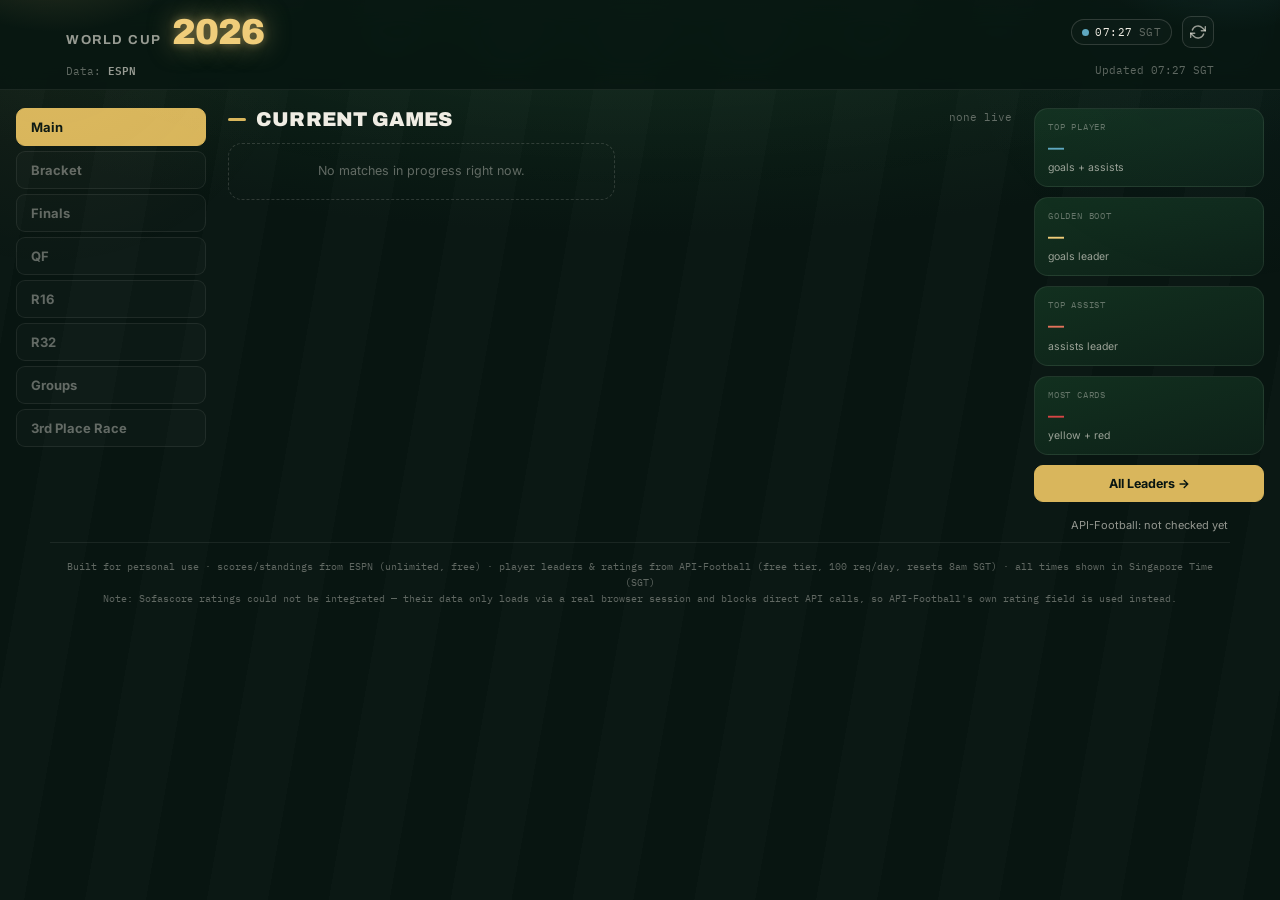
==== index.html @ 513092a1 "Add files via upload" ====
<!DOCTYPE html>
<html lang="en">
<head>
<meta charset="UTF-8">
<meta name="viewport" content="width=device-width, initial-scale=1.0, maximum-scale=1, viewport-fit=cover">
<title>World Cup 2026 — Live</title>
<meta name="mobile-web-app-capable" content="yes">
<meta name="apple-mobile-web-app-capable" content="yes">
<link rel="icon" href="data:image/svg+xml,%3Csvg xmlns='http://www.w3.org/2000/svg' viewBox='0 0 100 100'%3E%3Crect width='100' height='100' rx='18' fill='%230A1F16'/%3E%3Ctext x='50' y='62' font-size='44' text-anchor='middle' fill='%23D9B65C' font-family='Arial' font-weight='bold'%3E⚽%3C/text%3E%3C/svg%3E">
<meta name="apple-mobile-web-app-status-bar-style" content="black-translucent">
<meta name="apple-mobile-web-app-title" content="WC26">
<meta name="theme-color" content="#0A1F16">
<link rel="preconnect" href="https://fonts.googleapis.com">
<link rel="preconnect" href="https://fonts.gstatic.com" crossorigin>
<link href="https://fonts.googleapis.com/css2?family=Archivo:wght@600;700;800;900&family=Inter:wght@400;500;600;700&family=IBM+Plex+Mono:wght@400;500;600&display=swap" rel="stylesheet">
<style>
  :root{
    --pitch-0:#081511;
    --pitch-1:#0D2118;
    --pitch-2:#12301F;
    --pitch-3:#1B4029;
    --line: rgba(240,237,228,0.08);
    --line-strong: rgba(240,237,228,0.16);
    --paper:#F0EDE4;
    --paper-dim: rgba(240,237,228,0.62);
    --paper-faint: rgba(240,237,228,0.38);
    --gold:#D9B65C;
    --gold-bright:#F0CD7A;
    --gold-dim: rgba(217,182,92,0.16);
    --azure:#5FA8C0;
    --azure-dim: rgba(95,168,192,0.16);
    --coral:#E2725B;
    --coral-dim: rgba(226,114,91,0.16);
    --red-card:#D64545;
    --red-card-dim: rgba(214,69,69,0.16);
    --radius:14px;
    --radius-sm:9px;
    --mono: 'IBM Plex Mono', 'SF Mono', ui-monospace, Menlo, monospace;
    --disp: 'Archivo', 'Helvetica Neue', Arial, sans-serif;
    --body: 'Inter', -apple-system, 'SF Pro Text', Arial, sans-serif;
  }

  *{box-sizing:border-box;}
  html,body{margin:0;padding:0;}
  body{
    background: radial-gradient(ellipse 120% 60% at 50% -10%, var(--pitch-2), var(--pitch-0) 60%);
    color: var(--paper);
    font-family: var(--body);
    -webkit-font-smoothing: antialiased;
    padding-bottom: 48px;
    min-height: 100vh;
  }

  body::before{
    content:"";
    position:fixed; inset:0;
    background: repeating-linear-gradient(
      100deg,
      rgba(255,255,255,0.015) 0px,
      rgba(255,255,255,0.015) 60px,
      transparent 60px,
      transparent 120px
    );
    pointer-events:none;
    z-index:0;
  }

  /* Quiet echo of the header's floodlight signature — barely-there glow at
     the top corners, as if the whole page sits under the same stadium lights. */
  body::after{
    content:"";
    position:fixed; inset:0;
    background:
      radial-gradient(circle 360px at 4% 2%, rgba(240,205,122,0.05), transparent 70%),
      radial-gradient(circle 400px at 96% 1%, rgba(95,168,192,0.045), transparent 70%),
      radial-gradient(ellipse 900px 260px at 50% 0%, rgba(255,246,224,0.03), transparent 75%);
    pointer-events:none;
    z-index:0;
  }

  a{color:inherit; text-decoration:none;}

  /* ---------- Header ---------- */
  header{
    position: sticky; top:0; z-index:50;
    background: rgba(8,21,17,0.86);
    backdrop-filter: blur(14px) saturate(140%);
    -webkit-backdrop-filter: blur(14px) saturate(140%);
    border-bottom: 1px solid var(--line);
    overflow: hidden;
  }
  /* Signature moment: floodlights switching on behind the wordmark — three
     soft beams (warm gold, hot white, cool azure) breathing slowly, like a
     stadium lighting rig humming to life before kickoff. */
  header::before{
    content:"";
    position:absolute; inset:-70px -10% auto -10%;
    height:230px;
    background:
      radial-gradient(ellipse 220px 150px at 12% 0%, rgba(240,205,122,0.20), transparent 68%),
      radial-gradient(ellipse 280px 170px at 50% -15%, rgba(255,246,224,0.16), transparent 62%),
      radial-gradient(ellipse 220px 150px at 88% 0%, rgba(95,168,192,0.16), transparent 68%);
    pointer-events:none;
    z-index:0;
    animation: floodlightPulse 7s ease-in-out infinite;
  }
  @keyframes floodlightPulse{
    0%, 100%{ opacity:0.8; }
    50%{ opacity:1; }
  }
  @media (prefers-reduced-motion: reduce){
    header::before{ animation:none; }
  }
  .hdr-top{
    display:flex; align-items:center; justify-content:space-between;
    padding: 14px 16px 10px;
    max-width: 1180px; margin:0 auto;
    position:relative; z-index:1;
  }
  .brand{display:flex; align-items:baseline; gap:10px;}
  .brand .wc{
    font-family: var(--disp); font-weight:700; letter-spacing:1.5px;
    font-size:13px; color:var(--paper-dim); text-transform:uppercase;
  }
  .brand .yr{
    font-family: var(--disp); font-weight:900; font-size:36px;
    color: var(--gold-bright);
    letter-spacing: -1px;
    line-height:1;
    text-shadow: 0 0 26px rgba(240,205,122,0.5), 0 0 8px rgba(240,205,122,0.35);
  }
  @media (max-width:520px){
    .brand .yr{ font-size:28px; }
    .brand .wc{ font-size:11px; letter-spacing:1.2px; }
  }
  .hdr-right{display:flex; align-items:center; gap:10px;}
  .live-chip{
    display:flex; align-items:center; gap:6px;
    font-family: var(--mono); font-size:11px; letter-spacing:0.5px;
    color: var(--paper-dim);
    padding:5px 10px;
    border:1px solid var(--line-strong);
    border-radius:100px;
    background: rgba(255,255,255,0.02);
  }
  .pulse{
    width:7px; height:7px; border-radius:50%;
    background: var(--coral);
    box-shadow: 0 0 0 0 rgba(226,114,91,0.6);
    animation: pulse 2s infinite;
  }
  .pulse.idle{background: var(--azure); animation:none; box-shadow:none;}
  @keyframes pulse{
    0%{box-shadow:0 0 0 0 rgba(226,114,91,0.55);}
    70%{box-shadow:0 0 0 7px rgba(226,114,91,0);}
    100%{box-shadow:0 0 0 0 rgba(226,114,91,0);}
  }
  #clockTxt{color:var(--paper);}
  .iconbtn{
    width:32px; height:32px; border-radius:9px;
    border:1px solid var(--line-strong);
    background: rgba(255,255,255,0.02);
    display:flex; align-items:center; justify-content:center;
    cursor:pointer; color:var(--paper-dim);
    transition: background .15s, transform .15s, color .15s;
  }
  .iconbtn:hover{background: rgba(255,255,255,0.06); color:var(--paper);}
  .iconbtn:active{transform: scale(0.92);}
  .iconbtn svg{width:16px; height:16px;}
  .iconbtn.spinning svg{animation: spin 0.7s linear infinite;}
  @keyframes spin{ to{ transform: rotate(360deg);} }

  .hamburger-btn{ display:none; }

  nav.left-nav{
    display:none;
    flex-direction: column;
    gap: 5px;
    padding: 4px 16px 14px;
    max-width: 1180px; margin:0 auto;
  }
  nav.left-nav button{
    width:100%;
    text-align:left;
    font-family: var(--body); font-weight:700; font-size:13.5px;
    color: var(--paper-dim);
    background: rgba(255,255,255,0.02);
    border:1px solid var(--line);
    padding:11px 14px;
    border-radius: var(--radius-sm);
    cursor:pointer;
    transition: all .15s;
  }
  nav.left-nav button.active{
    color: var(--pitch-0);
    background: var(--gold);
    border-color: var(--gold);
  }
  nav.left-nav button:not(.active):hover{
    color:var(--paper); border-color: var(--line-strong); background: rgba(255,255,255,0.05);
  }
  @media (max-width: 900px){
    .hamburger-btn{ display:flex; }
    nav.left-nav.open{ display:flex; }
  }

  .updated-row{
    max-width:1180px; margin:0 auto;
    padding: 0 16px 10px;
    display:flex; justify-content:space-between; align-items:center;
    font-family: var(--mono); font-size:10.5px; color: var(--paper-faint);
    flex-wrap: wrap; gap:4px;
  }
  .updated-row .src-tag{
    color: var(--paper-faint);
  }
  .updated-row .src-tag b{ color: var(--paper-dim); font-weight:600; }

  .app-shell{
    display:grid;
    grid-template-columns: 190px 1fr 230px;
    gap: 22px;
    max-width: 1500px;
    margin: 0 auto;
    padding: 18px 16px 0;
    align-items: start;
  }
  .left-nav-desktop{
    grid-column: 1; grid-row: 1;
    position: sticky; top: 16px;
    display: flex; flex-direction: column; gap: 5px;
  }
  .left-nav-desktop button{
    text-align:left;
    font-family: var(--body); font-weight:700; font-size:13px;
    color: var(--paper-faint);
    background: rgba(255,255,255,0.02);
    border:1px solid var(--line);
    padding:10px 14px;
    border-radius: var(--radius-sm);
    cursor:pointer;
    transition: all .15s;
  }
  .left-nav-desktop button.active{
    color: var(--pitch-0);
    background: var(--gold);
    border-color: var(--gold);
  }
  .left-nav-desktop button:not(.active):hover{
    color:var(--paper); border-color: var(--line-strong); background: rgba(255,255,255,0.05);
  }
  .left-nav-desktop button:active{ transform: scale(0.97); }

  .right-sidebar{
    grid-column: 3; grid-row: 1;
    position: sticky; top: 16px;
    display: flex; flex-direction: column; gap: 10px;
  }
  .rs-card{
    background: linear-gradient(165deg, var(--pitch-2), var(--pitch-1));
    border:1px solid var(--line);
    border-radius: var(--radius);
    padding: 12px 13px;
    position:relative; overflow:hidden;
  }
  .rs-card .eyebrow{
    font-family: var(--mono); font-size:9px; letter-spacing:0.8px;
    color: var(--paper-faint); text-transform:uppercase;
    margin-bottom:6px; display:flex; align-items:center; justify-content:space-between;
  }
  .rs-card .big{
    font-family: var(--disp); font-weight:800; font-size:16px;
    line-height:1.2; letter-spacing:-0.2px;
    color: var(--paper);
    display:flex; align-items:center; gap:7px;
  }
  .rs-card .big img{ width:22px; height:22px; border-radius:50%; object-fit:cover; background:var(--pitch-3); flex:0 0 auto;}
  .rs-card .sub{ font-size:10.5px; color:var(--paper-dim); margin-top:4px; }
  .rs-card.accent-gold .big{color: var(--gold-bright);}
  .rs-card.accent-azure .big{color: var(--azure);}
  .rs-card.accent-coral .big{color: var(--coral);}
  .rs-card.accent-red .big{color: var(--red-card);}
  .rs-card.rs-countdown{
    background: linear-gradient(120deg, var(--gold-dim), rgba(217,182,92,0.04));
    border-color: rgba(217,182,92,0.35);
  }
  .rs-card.rs-countdown .eyebrow{ color: var(--gold-bright); }
  .rs-label{
    font-family: var(--disp); font-weight:700; font-size:13px;
    color: var(--paper); white-space:nowrap; overflow:hidden; text-overflow:ellipsis;
  }
  .rs-value{
    font-family: var(--mono); font-weight:600; font-size:14px;
    color: var(--gold-bright); margin-top:4px;
  }
  .rs-all-leaders-btn{
    font-family: var(--body); font-weight:700; font-size:12.5px;
    color: var(--pitch-0); background: var(--gold);
    border:1px solid var(--gold); border-radius: var(--radius-sm);
    padding:10px 13px; cursor:pointer; transition: all .15s;
  }
  .rs-all-leaders-btn:hover{ background: var(--gold-bright); }
  .rs-all-leaders-btn:active{ transform: scale(0.97); }

  .finals-group-label{
    font-family: var(--mono); font-size:10px; letter-spacing:0.8px;
    color: var(--paper-faint); text-transform:uppercase;
    margin: 16px 0 8px;
    grid-column: 1 / -1;
  }
  .finals-group-label:first-child{ margin-top:0; }

  main{
    grid-column: 2; grid-row: 1;
    position:relative; z-index:1;
    min-width: 0;
  }

  @media (max-width: 900px){
    .app-shell{
      grid-template-columns: 1fr;
      padding: 12px 14px 0;
      gap: 14px;
    }
    .left-nav-desktop{ display:none; }
    .right-sidebar{
      display: none; /* shown only on the Main page via the rule below */
      grid-column:1; grid-row:1;
      position: static;
      grid-template-columns: repeat(2, 1fr);
      gap: 10px;
    }
    body[data-active-page="current"] .right-sidebar{
      display: grid;
    }
    .rs-card.rs-countdown{ grid-column: 1 / -1; } /* countdown spans full width when present */
    .rs-all-leaders-btn{ grid-column: 1 / -1; }
    main{ grid-column:1; grid-row:2; }
  }



  /* ---------- Section heading ---------- */
  .section{ display:none; margin-bottom: 26px; }
  .section.active-section{ display:block; }

  /* ---------- Next Up (waiting-room) panel on the Main page ---------- */
  .nextup-panel{
    margin-top:20px; padding-top:18px; border-top:1px solid var(--line);
  }
  .nextup-head{
    font-family: var(--mono); font-size:10px; letter-spacing:0.8px;
    color: var(--paper-faint); text-transform:uppercase; margin-bottom:10px;
  }
  .nextup-teams{
    display:flex; align-items:center; justify-content:center; gap:18px;
    margin-bottom:16px; flex-wrap:wrap;
  }
  .nextup-team{ display:flex; align-items:center; gap:8px; }
  .nextup-team img{ width:32px; height:32px; object-fit:contain; }
  .nextup-team .nm{ font-family: var(--disp); font-weight:800; font-size:18px; color:var(--paper); }
  .nextup-vs{ font-family: var(--mono); color:var(--paper-faint); font-size:12px; }
  .nextup-when{ text-align:center; font-family: var(--mono); font-size:11.5px; color:var(--gold-bright); margin-bottom:16px; }
  .nextup-grid{ display:grid; grid-template-columns: repeat(2,1fr); gap:14px; }
  @media (max-width:640px){ .nextup-grid{ grid-template-columns:1fr; } }
  .nextup-col{
    background: linear-gradient(165deg, var(--pitch-2), var(--pitch-1));
    border:1px solid var(--line); border-radius: var(--radius);
    padding:14px 15px;
  }
  .nextup-col .col-title{ font-family: var(--disp); font-weight:800; font-size:14px; color:var(--paper); margin-bottom:8px; }
  .nextup-row{ display:flex; justify-content:space-between; gap:8px; font-size:12px; padding:4px 0; border-top:1px solid var(--line); }
  .nextup-row:first-of-type{ border-top:none; }
  .nextup-row .lbl{ color:var(--paper-faint); }
  .nextup-row .val{ color:var(--paper); font-weight:600; text-align:right; }
  .section-head{
    display:flex; align-items:baseline; justify-content:space-between;
    margin-bottom:13px; gap:10px;
  }
  .section-head h2{
    font-family: var(--disp); font-weight:900; font-size:20px;
    letter-spacing:0.2px; text-transform:uppercase;
    color:var(--paper); margin:0;
    display:flex; align-items:center; gap:10px;
  }
  .section-head h2 .dash{width:18px; height:3px; background:var(--gold); display:inline-block; border-radius:2px;}
  .section-head .meta{
    font-family: var(--mono); font-size:10.5px; color:var(--paper-faint);
    white-space:nowrap;
  }
  .proxy-note{
    font-family: var(--mono); font-size:9.5px; color: var(--paper-faint);
    margin: -4px 0 11px; font-style: italic;
  }

  .af-control-bar{
    display:flex; align-items:center; justify-content:space-between;
    gap:10px; flex-wrap:wrap;
    margin-bottom:8px;
  }
  .af-load-btn{
    display:flex; align-items:center; gap:7px;
    font-family: var(--body); font-weight:700; font-size:13px;
    color: var(--pitch-0);
    background: var(--gold);
    border: none;
    padding: 9px 16px;
    border-radius: 100px;
    cursor:pointer;
    transition: transform .15s, background .15s;
  }
  .af-load-btn:hover{ background: var(--gold-bright); }
  .af-load-btn:active{ transform: scale(0.96); }
  .af-load-btn:disabled{
    background: var(--pitch-3); color: var(--paper-faint); cursor: progress;
  }
  .af-load-btn.spinning svg{ animation: spin 0.8s linear infinite; }
  .af-quota{
    font-family: var(--mono); font-size:11px; color: var(--paper-dim);
    padding: 6px 12px;
    border: 1px solid var(--line-strong);
    border-radius: 100px;
    background: rgba(255,255,255,0.02);
  }
  .af-quota.low{ color: var(--coral); border-color: rgba(226,114,91,0.4); }
  .af-quota.ok{ color: var(--azure); }


  /* ---------- Match cards ---------- */
  .match-grid{
    display:grid; grid-template-columns: repeat(2,1fr);
    gap:10px;
  }
  .match-card{
    background: linear-gradient(165deg, var(--pitch-2), var(--pitch-1));
    border:1px solid var(--line);
    border-radius: var(--radius);
    padding: 12px 14px 11px;
    position:relative;
  }
  .match-card.is-live{
    border-color: rgba(226,114,91,0.45);
    box-shadow: 0 0 0 1px rgba(226,114,91,0.08), 0 8px 24px -12px rgba(226,114,91,0.25);
  }
  .match-top{
    display:flex; justify-content:space-between; align-items:center;
    margin-bottom:10px;
  }
  .match-tag{
    font-family: var(--mono); font-size:10px; letter-spacing:0.4px;
    color: var(--paper-faint);
  }
  .match-tag.live{
    color: var(--coral); font-weight:700;
    display:flex; align-items:center; gap:5px;
  }
  .match-tag.live::before{
    content:""; width:5px; height:5px; border-radius:50%; background:var(--coral);
    animation: pulse 1.6s infinite;
  }
  .match-group{ font-family:var(--mono); font-size:10px; color:var(--paper-faint); text-align:right;}

  /* ---------- Live match tabs: Lineups / Stats / Ratings ---------- */
  .live-tabs{
    margin-top:12px; padding-top:11px; border-top:1px solid var(--line);
  }
  .lt-tabbar{ display:flex; gap:6px; margin-bottom:10px; }
  .lt-tab{
    font-family: var(--body); font-weight:700; font-size:11.5px;
    color: var(--paper-faint);
    background: rgba(255,255,255,0.02);
    border:1px solid var(--line);
    padding:5px 12px;
    border-radius:100px;
    cursor:pointer;
    transition: all .15s;
  }
  .lt-tab.active{ color:var(--pitch-0); background:var(--gold); border-color:var(--gold); }
  .lt-tab:not(.active):hover{ color:var(--paper); border-color:var(--line-strong); }
  .lt-panel{ display:none; }
  .lt-panel.active{ display:block; }
  .lt-empty{ font-size:11px; color:var(--paper-faint); font-style:italic; padding:4px 0; }

  .lt-stat-row{ margin-bottom:9px; }
  .lt-stat-row .lt-stat-val{ font-family:var(--mono); font-weight:700; font-size:12px; color:var(--paper); }
  .lt-stat-row{ display:grid; grid-template-columns: 46px 1fr 46px; align-items:center; gap:8px; }
  .lt-stat-val.left{ text-align:right; }
  .lt-stat-val.right{ text-align:left; }
  .lt-stat-label{
    font-family: var(--mono); font-size:9.5px; letter-spacing:0.3px;
    color: var(--paper-faint); text-align:center; text-transform:uppercase;
    grid-column: 2; grid-row: 1;
  }
  .lt-stat-bar{
    grid-column: 1 / -1; grid-row: 2;
    height:4px; border-radius:2px; background: rgba(255,255,255,0.06);
    overflow:hidden; margin-top:4px;
  }
  .lt-stat-bar-fill{ height:100%; background: var(--gold); border-radius:2px; }

  .lt-lineups-grid{ display:grid; grid-template-columns: repeat(2,1fr); gap:14px; }
  @media (max-width:400px){ .lt-lineups-grid{ grid-template-columns:1fr; } }
  .lt-lineup-col{}
  .lt-formation{
    font-family: var(--mono); font-size:10px; color:var(--gold-bright);
    letter-spacing:0.4px; margin-bottom:6px;
  }
  .lt-player-row{
    display:flex; align-items:center; justify-content:space-between; gap:8px;
    font-size:11.5px; color:var(--paper-dim);
    padding:3px 0; border-top:1px solid var(--line);
  }
  .lt-player-row:first-of-type{ border-top:none; }
  .lt-num{ font-family:var(--mono); color:var(--paper-faint); flex:0 0 auto; margin-right:6px; }
  .lt-rating{ font-family:var(--mono); font-weight:700; color:var(--gold-bright); }

  .team-row{
    display:flex; align-items:center; justify-content:space-between;
    padding:4px 0;
  }
  .team-id{ display:flex; align-items:center; gap:8px; min-width:0;}
  .team-id img{ width:22px; height:22px; object-fit:contain; flex:0 0 auto;}
  .team-id .flag-fallback{
    width:22px; height:22px; border-radius:4px; flex:0 0 auto;
    background: var(--pitch-3);
    display:flex; align-items:center; justify-content:center;
    font-family:var(--mono); font-size:9px; color:var(--paper-faint);
  }
  .team-id .name{
    font-size:13.5px; font-weight:600; color:var(--paper);
    white-space:nowrap; overflow:hidden; text-overflow:ellipsis;
  }
  .team-row.winner .name{ color: var(--gold-bright); }
  .team-row.loser .name{ color: var(--paper-dim); }
  .score{
    font-family: var(--disp); font-weight:800; font-size:18px;
    color: var(--paper); min-width:22px; text-align:right;
  }
  .team-row.loser .score{ color:var(--paper-dim); }

  .pk-note{
    font-family: var(--mono); font-size: 10.5px; color: var(--gold-bright);
    margin-top: 4px; font-weight: 600;
  }

  .events-timeline{
    margin-top: 9px; padding-top: 8px;
    border-top: 1px solid var(--line);
    display: flex; flex-direction: column; gap: 5px;
  }
  .event-row{
    display: grid; grid-template-columns: 32px 18px 1fr;
    align-items: baseline; gap: 6px;
    font-size: 11.5px; color: var(--paper-dim);
  }
  .event-min{ font-family: var(--mono); font-size: 10.5px; color: var(--paper-faint); }
  .event-icon{ font-size: 12px; }
  .event-team{ display: none; } /* team name implied by player; kept in DOM for potential future grouping */
  .event-detail{ color: var(--paper); }
  .event-detail strong{ font-weight: 700; }
  .event-row.event-missed .event-detail strong{ color: var(--paper-dim); font-weight: 600; }
  .event-row.event-missed .event-detail{ font-style: italic; }

  .match-bottom{
    display:flex; justify-content:space-between; align-items:center;
    margin-top:9px; padding-top:8px;
    border-top:1px solid var(--line);
    font-family:var(--mono); font-size:10px; color:var(--paper-faint);
  }

  .empty-note{
    font-size:12.5px; color:var(--paper-faint);
    padding: 18px 14px; text-align:center;
    border:1px dashed var(--line-strong); border-radius:var(--radius);
    line-height:1.5;
  }
  .empty-note a{ color: var(--gold-bright); text-decoration: underline; }

  /* ---------- Group tables ---------- */
  .groups-grid{
    display:grid; grid-template-columns: repeat(3,1fr);
    gap:10px;
  }
  .group-card{
    background: linear-gradient(165deg, var(--pitch-2), var(--pitch-1));
    border:1px solid var(--line);
    border-radius: var(--radius);
    padding: 12px 13px;
  }
  .group-card .gname{
    font-family:var(--disp); font-weight:800; font-size:12px;
    letter-spacing:0.6px; color:var(--gold-bright);
    margin-bottom:8px; text-transform:uppercase;
  }
  table.gtable{ width:100%; border-collapse:collapse; font-size:11.5px;}
  table.gtable th{
    font-family:var(--mono); font-size:9px; color:var(--paper-faint);
    text-align:center; font-weight:500; padding-bottom:5px;
    text-transform:uppercase;
  }
  table.gtable th.team-h{ text-align:left;}
  table.gtable td{ padding:4px 2px; text-align:center; color:var(--paper-dim);}
  table.gtable td.team-c{
    text-align:left; color:var(--paper); font-weight:600;
    display:flex; align-items:center; gap:6px;
  }
  table.gtable td.team-c img{width:15px; height:15px; object-fit:contain;}
  table.gtable td.pts{ color:var(--paper); font-weight:700;}
  table.gtable tr.adv td.team-c{ box-shadow: inset 3px 0 0 var(--gold);}
  table.gtable tr.adv td.team-c{ padding-left:6px;}
  table.gtable tr.elim td.team-c .name-txt{ color:var(--paper-faint);}

  /* ---------- 3rd place race ---------- */
  .third-list{
    background: linear-gradient(165deg, var(--pitch-2), var(--pitch-1));
    border:1px solid var(--line); border-radius: var(--radius);
    overflow:hidden;
  }
  .third-row{
    display:grid; grid-template-columns: 26px 1fr 34px 28px 36px 40px 46px;
    align-items:center; gap:6px;
    padding:9px 14px;
    border-bottom:1px solid var(--line);
    font-size:12px;
  }
  .third-row:last-child{border-bottom:none;}
  .third-row.head{
    font-family:var(--mono); font-size:9.5px; color:var(--paper-faint);
    text-transform:uppercase; padding:8px 14px;
  }
  .third-row .rk{ font-family:var(--mono); color:var(--paper-faint); font-size:11px;}
  .third-row.qualify{ box-shadow: inset 3px 0 0 var(--gold); }
  .third-row .tname{ display:flex; align-items:center; gap:8px; color:var(--paper); font-weight:600; min-width:0;}
  .third-row .tname img{ width:18px; height:18px; object-fit:contain; flex:0 0 auto;}
  .third-row .num{ text-align:center; color:var(--paper-dim); font-family:var(--mono); font-size:11.5px;}
  .third-row .pts-c{ text-align:center; font-weight:800; color:var(--gold-bright); font-family:var(--disp);}

  /* ---------- R32 matchup grid ---------- */
  .r32-grid{ display:grid; grid-template-columns: repeat(2,1fr); gap:10px;}
  .r32-card{
    background: linear-gradient(165deg, var(--pitch-2), var(--pitch-1));
    border:1px solid var(--line);
    border-radius: var(--radius);
    padding: 12px 14px 11px;
  }
  .r32-card .r32-top{
    display:flex; justify-content:space-between; align-items:baseline;
    margin-bottom:9px;
  }
  .r32-card .match-no{ font-family:var(--mono); font-size:9.5px; color:var(--paper-faint); }
  .r32-card .r32-when{ font-family:var(--mono); font-size:10px; color:var(--paper-faint); text-align:right;}
  .r32-slot{
    display:flex; align-items:center; justify-content:space-between;
    padding:5px 0;
  }
  .r32-slot .team-id{ display:flex; align-items:center; gap:8px; min-width:0;}
  .r32-slot .team-id img{ width:20px; height:20px; object-fit:contain; flex:0 0 auto;}
  .r32-slot .name{
    font-size:13px; font-weight:600; color:var(--paper);
    white-space:nowrap; overflow:hidden; text-overflow:ellipsis;
  }
  .r32-slot .name.tbd{ color: var(--paper-faint); font-weight:500; font-style:italic; font-size:12px;}
  .r32-slot .score{ font-family:var(--disp); font-weight:800; font-size:16px; color:var(--paper);}
  .r32-vs{
    font-family:var(--mono); font-size:9px; color:var(--paper-faint);
    text-align:center; padding:2px 0;
  }
  .r32-card .r32-venue{
    margin-top:8px; padding-top:7px; border-top:1px solid var(--line);
    font-family:var(--mono); font-size:9.5px; color:var(--paper-faint);
  }
  .r32-card.is-live{ border-color: rgba(226,114,91,0.45); }
  .r32-card.is-done .name{ color: var(--paper-dim); }
  .r32-card.is-done .winner-row .name{ color: var(--gold-bright); }

  /* ---------- Click-to-expand (completed / upcoming fixtures) ---------- */
  .r32-card.has-details{ cursor:pointer; transition: border-color .15s; }
  .r32-card.has-details:hover{ border-color: var(--line-strong); }
  .expand-toggle-hint{
    margin-top:8px; padding-top:7px; border-top:1px solid var(--line);
    font-family: var(--mono); font-size:9.5px; color: var(--paper-faint);
    display:flex; align-items:center; justify-content:space-between;
  }
  .expand-toggle-hint .chevron{ transition: transform .2s; display:inline-block;}
  .r32-card.expanded .expand-toggle-hint .chevron{ transform: rotate(180deg);}
  .expand-panel{
    display:none;
    max-height:0; overflow:hidden;
  }
  .r32-card.expanded .expand-panel{ display:block; max-height:none;}

  /* ---------- Head-to-head ---------- */
  .h2h-panel{
    margin-top:12px; padding:12px 14px;
    background: linear-gradient(165deg, var(--pitch-2), var(--pitch-1));
    border:1px solid var(--line); border-radius: var(--radius-sm);
  }
  .h2h-title{
    font-family: var(--mono); font-size:9.5px; letter-spacing:0.8px;
    color: var(--gold-bright); text-transform:uppercase;
    margin-bottom:8px;
  }
  .h2h-summary{
    font-family: var(--mono); font-size:11.5px; color: var(--paper);
    margin-bottom:8px;
  }
  .h2h-summary .h2h-note{ color: var(--paper-faint); }
  .h2h-rows{ display:flex; flex-direction:column; gap:5px;}
  .h2h-row{
    display:flex; align-items:baseline; gap:14px;
    font-size:11.5px; color: var(--paper-dim);
  }
  .h2h-date{ font-family: var(--mono); color: var(--paper-faint); flex:0 0 auto;}
  .h2h-score{ color: var(--paper); }
  .h2h-empty{ font-size:11px; color: var(--paper-faint); font-style:italic;}

  /* ---------- Bracket tree ---------- */
  .bracket-scroll{
    display:flex; gap:22px; overflow-x:auto; padding-bottom:8px;
    scroll-snap-type: x proximity;
  }
  .bracket-col{
    flex: 0 0 200px; display:flex; flex-direction:column;
    justify-content: space-around; gap:14px;
    scroll-snap-align:start;
  }
  .bracket-col-final{ justify-content:center; }
  .bracket-col-label{
    font-family: var(--mono); font-size:9.5px; letter-spacing:0.6px;
    color: var(--paper-faint); text-transform:uppercase;
    text-align:center; margin-bottom:4px;
  }
  .bracket-match{
    background: linear-gradient(165deg, var(--pitch-2), var(--pitch-1));
    border:1px solid var(--line); border-radius: var(--radius-sm);
    padding:8px 10px;
  }
  .bracket-match.is-live{ border-color: rgba(226,114,91,0.45); }
  .bracket-match.is-done .bm-name{ color: var(--paper-dim); }
  .bm-meta{
    display:flex; justify-content:space-between;
    font-family: var(--mono); font-size:9px; color: var(--paper-faint);
    margin-bottom:5px;
  }
  .bm-slot{
    display:flex; align-items:center; gap:6px;
    padding:3px 0; min-width:0;
  }
  .bm-slot img{ width:16px; height:16px; object-fit:contain; flex:0 0 auto;}
  .bm-slot .flag-fallback{ width:16px; height:16px; font-size:8px;}
  .bm-name{
    font-size:12px; font-weight:600; color:var(--paper);
    white-space:nowrap; overflow:hidden; text-overflow:ellipsis; flex:1 1 auto; min-width:0;
  }
  .bm-slot.tbd .bm-name{ color:var(--paper-faint); font-style:italic; font-weight:500;}
  .bm-score{ font-family:var(--disp); font-weight:800; font-size:13px; color:var(--paper); flex:0 0 auto;}
  .bm-slot.bm-win .bm-name{ color: var(--gold-bright); }

  /* ---------- Bottom stat-leader lists (shared for boot/assists/etc) ---------- */
  .lead-list{
    background: linear-gradient(165deg, var(--pitch-2), var(--pitch-1));
    border:1px solid var(--line); border-radius: var(--radius);
    overflow:hidden;
  }
  .lead-row{
    display:grid; grid-template-columns: 28px 1fr 44px;
    align-items:center; gap:10px;
    padding:10px 14px;
    border-bottom:1px solid var(--line);
  }
  .lead-row:last-child{ border-bottom:none;}
  .lead-row.head{
    font-family:var(--mono); font-size:9.5px; color:var(--paper-faint);
    text-transform:uppercase; padding:8px 14px;
  }
  .lead-row .rk{ font-family:var(--mono); font-size:11px; color:var(--paper-faint);}
  .lead-row .pname{ display:flex; align-items:center; gap:9px; min-width:0;}
  .lead-row .pname img{ width:24px; height:24px; border-radius:50%; object-fit:cover; background:var(--pitch-3); flex:0 0 auto;}
  .lead-row .pinfo{ min-width:0;}
  .lead-row .pinfo .nm{ font-size:13px; font-weight:700; color:var(--paper); white-space:nowrap; overflow:hidden; text-overflow:ellipsis;}
  .lead-row .pinfo .ct{ font-size:10.5px; color:var(--paper-faint);}
  .lead-row .val{ text-align:center; font-family:var(--disp); font-weight:800; font-size:17px; color:var(--paper);}
  .lead-row.rank1 .val{ color:var(--gold-bright); font-size:19px;}

  /* spotlight card for single "Top Player"/"Best X" picks */
  .spotlight-card{
    background: linear-gradient(165deg, var(--pitch-2), var(--pitch-1));
    border:1px solid var(--line); border-radius: var(--radius);
    padding: 16px 18px;
    display:flex; align-items:center; gap:14px;
  }
  .spotlight-card img.avatar{
    width:48px; height:48px; border-radius:50%; object-fit:cover;
    background:var(--pitch-3); flex:0 0 auto; border:2px solid var(--gold);
  }
  .spotlight-card .info{ flex:1; min-width:0;}
  .spotlight-card .info .nm{ font-family:var(--disp); font-weight:800; font-size:16px; color:var(--paper);}
  .spotlight-card .info .ct{ font-size:11.5px; color:var(--paper-dim); margin-top:2px;}
  .spotlight-card .metric{ text-align:right; flex:0 0 auto;}
  .spotlight-card .metric .v{ font-family:var(--disp); font-weight:800; font-size:24px; color:var(--gold-bright); line-height:1;}
  .spotlight-card .metric .l{ font-family:var(--mono); font-size:9px; color:var(--paper-faint); text-transform:uppercase; margin-top:3px;}

  .bottom-grid{
    display:grid; grid-template-columns: repeat(2,1fr);
    gap:14px;
  }
  .bottom-grid .col-card h3{
    font-family:var(--disp); font-weight:800; font-size:12px;
    letter-spacing:0.6px; text-transform:uppercase; color:var(--paper-dim);
    margin:0 0 8px;
  }

  footer{
    max-width:1180px; margin: 10px auto 0; padding: 16px 16px 24px;
    text-align:center; font-family:var(--mono); font-size:10px; color: var(--paper-faint);
    border-top:1px solid var(--line);
    line-height: 1.6;
  }

  .skel{
    background: linear-gradient(90deg, var(--pitch-2) 25%, var(--pitch-3) 37%, var(--pitch-2) 63%);
    background-size: 400% 100%;
    animation: shimmer 1.6s infinite linear;
    border-radius:6px;
  }
  @keyframes shimmer{ 0%{background-position:100% 0;} 100%{background-position:0 0;} }

  /* ---------- Responsive ---------- */
  @media (max-width: 860px){
    .groups-grid{ grid-template-columns: repeat(2,1fr); }
  }
  @media (max-width: 680px){
    .stat-strip{ grid-template-columns: 1fr; }
    .match-grid{ grid-template-columns: 1fr; }
    .groups-grid{ grid-template-columns: 1fr 1fr; }
    .r32-grid{ grid-template-columns: 1fr; }
    .bottom-grid{ grid-template-columns: 1fr; }
    .third-row{ grid-template-columns: 20px 1fr 26px 22px 30px 32px 38px; font-size:10.5px; padding:8px 8px; gap:4px;}
    .lead-row{ padding:9px 10px; }
    .brand .wc{font-size:12px;}
    .brand .yr{font-size:18px;}
  }
  @media (max-width: 420px){
    .groups-grid{ grid-template-columns: 1fr; }
  }

  @media (prefers-reduced-motion: reduce){
    .pulse, .iconbtn.spinning svg, .skel{ animation: none !important;}
  }
</style>
</head>
<body>
<header>
  <div class="hdr-top">
    <div class="brand">
      <span class="wc">World Cup</span>
      <span class="yr">2026</span>
    </div>
    <div class="hdr-right">
      <div class="live-chip">
        <span class="pulse idle" id="livePulse"></span>
        <span id="clockTxt">--:--</span>
        <span style="color:var(--paper-faint)">SGT</span>
      </div>
      <button class="iconbtn" id="refreshBtn" title="Refresh now">
        <svg viewBox="0 0 24 24" fill="none" stroke="currentColor" stroke-width="2.2" stroke-linecap="round" stroke-linejoin="round"><polyline points="23 4 23 10 17 10"></polyline><polyline points="1 20 1 14 7 14"></polyline><path d="M3.51 9a9 9 0 0 1 14.85-3.36L23 10M1 14l4.64 4.36A9 9 0 0 0 20.49 15"></path></svg>
      </button>
      <button class="iconbtn hamburger-btn" id="hamburgerBtn" title="Menu" aria-label="Menu" aria-expanded="false">
        <svg viewBox="0 0 24 24" fill="none" stroke="currentColor" stroke-width="2.2" stroke-linecap="round" stroke-linejoin="round"><line x1="3" y1="6" x2="21" y2="6"></line><line x1="3" y1="12" x2="21" y2="12"></line><line x1="3" y1="18" x2="21" y2="18"></line></svg>
      </button>
    </div>
  </div>
  <nav class="left-nav" id="leftNav">
    <button data-target="current" class="active">Main</button>
    <button data-target="bracket">Bracket</button>
    <button data-target="finals">Finals</button>
    <button data-target="qf">QF</button>
    <button data-target="r16">R16</button>
    <button data-target="r32">R32</button>
    <button data-target="groups">Groups</button>
    <button data-target="third">3rd Place Race</button>
  </nav>
  <div class="updated-row">
    <span class="src-tag">Data: <b id="sourceTag">ESPN</b></span>
    <span id="updatedTxt">Updated — SGT</span>
  </div>
</header>

<div class="app-shell">
  <nav class="left-nav-desktop" id="leftNavDesktop">
    <button data-target="current" class="active">Main</button>
    <button data-target="bracket">Bracket</button>
    <button data-target="finals">Finals</button>
    <button data-target="qf">QF</button>
    <button data-target="r16">R16</button>
    <button data-target="r32">R32</button>
    <button data-target="groups">Groups</button>
    <button data-target="third">3rd Place Race</button>
  </nav>

  <aside class="right-sidebar" id="rightSidebar">
    <div class="rs-card rs-countdown" id="rsNextKickoff" style="display:none;">
      <span class="eyebrow">Next Kickoff</span>
      <div class="rs-label" id="countdownLabel">—</div>
      <div class="rs-value" id="countdownValue">—</div>
    </div>
    <div class="rs-card accent-azure">
      <span class="eyebrow">Top Player</span>
      <div class="big" id="statTopPlayer">—</div>
      <div class="sub" id="statTopPlayerSub">goals + assists</div>
    </div>
    <div class="rs-card accent-gold">
      <span class="eyebrow">Golden Boot</span>
      <div class="big" id="statGoldenBoot">—</div>
      <div class="sub" id="statGoldenBootSub">goals leader</div>
    </div>
    <div class="rs-card accent-coral">
      <span class="eyebrow">Top Assist</span>
      <div class="big" id="statTopAssist">—</div>
      <div class="sub" id="statTopAssistSub">assists leader</div>
    </div>
    <div class="rs-card accent-red">
      <span class="eyebrow">Most Cards</span>
      <div class="big" id="statMostCards">—</div>
      <div class="sub" id="statMostCardsSub">yellow + red</div>
    </div>
    <button class="rs-all-leaders-btn" data-target="leaders">All Leaders →</button>
    <div class="rs-quota-mini" id="afQuotaMini" style="text-align:center; font-size:11px; opacity:0.6; margin-top:6px;">—</div>
  </aside>

<main>

  <section class="section active-section" id="current">
    <div class="section-head">
      <h2><span class="dash"></span>Current Games</h2>
      <span class="meta" id="currentMeta">live now</span>
    </div>
    <div class="match-grid" id="currentGrid">
      <div class="skel" style="height:96px;"></div>
      <div class="skel" style="height:96px;"></div>
    </div>

    <div id="nextUpPanel"></div>
  </section>

  <section class="section" id="bracket">
    <div class="section-head">
      <h2><span class="dash"></span>Bracket</h2>
      <span class="meta">R16 → Final</span>
    </div>
    <p class="proxy-note">Round of 32 results feed the bracket below — scroll sideways on mobile.</p>
    <div class="bracket-scroll" id="bracketGrid">
      <div class="skel" style="height:220px;"></div>
    </div>
  </section>

  <section class="section" id="finals">
    <div class="section-head">
      <h2><span class="dash"></span>Finals</h2>
      <span class="meta">Semis · 3rd Place · Final</span>
    </div>
    <p class="proxy-note">Appears once teams have actually qualified — tap a finished match for details and head-to-head history.</p>
    <div class="r32-grid" id="finalsGrid">
      <div class="skel" style="height:108px;"></div>
    </div>
  </section>

  <section class="section" id="qf">
    <div class="section-head">
      <h2><span class="dash"></span>Quarterfinals</h2>
      <span class="meta">Jul 9 – Jul 11 · SGT</span>
    </div>
    <p class="proxy-note">Tap a finished match for the goal/card timeline and head-to-head history.</p>
    <div class="r32-grid" id="qfGrid">
      <div class="skel" style="height:108px;"></div>
      <div class="skel" style="height:108px;"></div>
      <div class="skel" style="height:108px;"></div>
      <div class="skel" style="height:108px;"></div>
    </div>
  </section>

  <section class="section" id="r16">
    <div class="section-head">
      <h2><span class="dash"></span>Round of 16</h2>
      <span class="meta">Jul 4 – Jul 7 · SGT</span>
    </div>
    <p class="proxy-note">Tap a finished match for the goal/card timeline and head-to-head history.</p>
    <div class="r32-grid" id="r16Grid">
      <div class="skel" style="height:108px;"></div>
      <div class="skel" style="height:108px;"></div>
      <div class="skel" style="height:108px;"></div>
      <div class="skel" style="height:108px;"></div>
    </div>
  </section>

  <section class="section" id="r32">
    <div class="section-head">
      <h2><span class="dash"></span>Round of 32</h2>
      <span class="meta" id="r32Meta">Jun 28 – Jul 4 · SGT</span>
    </div>
    <p class="proxy-note">Tap a finished match for the goal/card timeline and head-to-head history.</p>
    <div class="r32-grid" id="r32Grid">
      <div class="skel" style="height:108px;"></div>
      <div class="skel" style="height:108px;"></div>
      <div class="skel" style="height:108px;"></div>
      <div class="skel" style="height:108px;"></div>
    </div>
  </section>

  <section class="section" id="groups">
    <div class="section-head">
      <h2><span class="dash"></span>Group Tables</h2>
      <span class="meta">final · all 12 groups</span>
    </div>
    <p class="proxy-note">Group stage concluded June 28 — these tables are now final and won't change. Kept here for reference.</p>
    <div class="groups-grid" id="groupsGrid">
      <div class="skel" style="height:160px;"></div>
      <div class="skel" style="height:160px;"></div>
      <div class="skel" style="height:160px;"></div>
    </div>
  </section>

  <section class="section" id="third">
    <div class="section-head">
      <h2><span class="dash"></span>3rd Place Race</h2>
      <span class="meta">final · 8 qualified</span>
    </div>
    <p class="proxy-note">Final standings — the 8 qualifying third-place teams are now locked in and reflected in the Round of 32 matchups above.</p>
    <div class="third-list" id="thirdList">
      <div class="skel" style="height:240px;"></div>
    </div>
  </section>

  <section class="section" id="leaders">
    <div class="section-head">
      <h2><span class="dash"></span>Tournament Leaders</h2>
      <span class="meta">API-Football · goals · assists · ratings</span>
    </div>

    <div class="af-control-bar" id="afControlBar">
      <div class="af-quota" id="afQuota">
        <span id="afQuotaText">Loading...</span>
      </div>
    </div>
    <p class="proxy-note" id="afStatusNote">Auto-refreshing from API-Football (Pro plan).</p>

    <div class="bottom-grid" style="margin-bottom:14px; margin-top:14px;">
      <div class="col-card">
        <h3>Golden Boot Race <span style="color:var(--paper-faint); font-weight:500;">(top 5)</span></h3>
        <div class="lead-list" id="bootRaceList"><div class="skel" style="height:140px;"></div></div>
      </div>
      <div class="col-card">
        <h3>Assists <span style="color:var(--paper-faint); font-weight:500;">(top 5)</span></h3>
        <div class="lead-list" id="assistsList"><div class="skel" style="height:140px;"></div></div>
      </div>
    </div>

    <h3 style="font-family:var(--disp); font-weight:800; font-size:13px; letter-spacing:0.6px; text-transform:uppercase; color:var(--paper); margin: 18px 0 10px;">Team Stats <span style="color:var(--paper-faint); font-weight:500; text-transform:none; letter-spacing:0;">— from every completed match this tournament, group stage + knockouts</span></h3>
    <div class="bottom-grid" style="margin-bottom:14px;">
      <div class="col-card">
        <h3>Most Goals <span style="color:var(--paper-faint); font-weight:500;">(top 5)</span></h3>
        <div class="lead-list" id="teamGoalsList"><div class="skel" style="height:140px;"></div></div>
      </div>
      <div class="col-card">
        <h3>Most Clean Sheets <span style="color:var(--paper-faint); font-weight:500;">(top 5)</span></h3>
        <div class="lead-list" id="teamCleanSheetsList"><div class="skel" style="height:140px;"></div></div>
      </div>
    </div>
    <div class="bottom-grid" style="margin-bottom:14px;">
      <div class="col-card">
        <h3>Most Conceded <span style="color:var(--paper-faint); font-weight:500;">(top 5)</span></h3>
        <div class="lead-list" id="teamConcededList"><div class="skel" style="height:140px;"></div></div>
      </div>
      <div class="col-card">
        <h3>Most Cards <span style="color:var(--paper-faint); font-weight:500;">(top 5, team total)</span></h3>
        <div class="lead-list" id="teamCardsList"><div class="skel" style="height:140px;"></div></div>
      </div>
    </div>

    <div class="bottom-grid" style="margin-bottom:14px;">
      <div class="col-card">
        <h3>Most Cards (Player) <span style="color:var(--paper-faint); font-weight:500;">(top 5, yellow + red)</span></h3>
        <div class="lead-list" id="cardsRaceList"><div class="skel" style="height:140px;"></div></div>
      </div>
      <div class="col-card">
        <h3>Top Player <span style="color:var(--paper-faint); font-weight:500;">(G+A combined)</span></h3>
        <div class="spotlight-card" id="topPlayerSpotlight"><div class="skel" style="height:140px;"></div></div>
      </div>
    </div>

    <h3 style="font-family:var(--disp); font-weight:800; font-size:13px; letter-spacing:0.6px; text-transform:uppercase; color:var(--paper); margin: 18px 0 10px;">By Position <span style="color:var(--paper-faint); font-weight:500; text-transform:none; letter-spacing:0;">— ranked by API-Football rating, top 10 each</span></h3>
    <div class="bottom-grid" style="margin-bottom:14px;">
      <div class="col-card">
        <h3>Best Striker</h3>
        <div class="lead-list" id="bestStrikerList"><div class="skel" style="height:140px;"></div></div>
      </div>
      <div class="col-card">
        <h3>Best Midfielder</h3>
        <div class="lead-list" id="bestMidList"><div class="skel" style="height:140px;"></div></div>
      </div>
    </div>
    <div class="bottom-grid">
      <div class="col-card">
        <h3>Best Defender</h3>
        <div class="lead-list" id="bestDefList"><div class="skel" style="height:140px;"></div></div>
      </div>
      <div class="col-card">
        <h3>Best Goalkeeper</h3>
        <div class="lead-list" id="bestGkList"><div class="skel" style="height:140px;"></div></div>
      </div>
    </div>
    <p class="proxy-note">"Rating" is API-Football's own per-match performance rating, averaged across appearances — a different methodology from Sofascore's ratings (which can't be pulled into a live static dashboard; see note below). Not an official FIFA award.</p>
  </section>

</main>
</div>

<footer>
  Built for personal use · scores/standings from ESPN (unlimited, free) · player leaders &amp; ratings from API-Football (free tier, 100 req/day, resets 8am SGT) · all times shown in Singapore Time (SGT)<br>
  Note: Sofascore ratings could not be integrated — their data only loads via a real browser session and blocks direct API calls, so API-Football's own rating field is used instead.
</footer>

<script>
(function(){
  "use strict";

  // ---------------- Config ----------------
  const SGT_TZ = "Asia/Singapore";
  // No explicit dates= means ESPN defaults to a narrow "today" window, which hides
  // completed matches from earlier in the tournament. We instead request the full
  // range from tournament start through ~10 days ahead (covers R32) every time.
  function buildScoreboardUrl(){
    const start = "20260611"; // tournament opening match
    const end = "20260721";   // covers the Final (Jul 19) with a couple days' buffer
    return `https://site.api.espn.com/apis/site/v2/sports/soccer/fifa.world/scoreboard?dates=${start}-${end}&limit=500`;
  }
  const SCOREBOARD_URL = buildScoreboardUrl();
  const STANDINGS_URLS = [
    "https://site.web.api.espn.com/apis/v2/sports/soccer/fifa.world/standings",
    "https://site.api.espn.com/apis/v2/sports/soccer/fifa.world/standings"
  ];
  // Backup, free, no-key fixture/standings source (manually updated ~daily by maintainer,
  // used only if ESPN is unreachable). Not used for "live" minute-by-minute data.
  const BACKUP_GAMES_URL = "https://raw.githubusercontent.com/openfootball/worldcup.json/master/2026/worldcup.json";

  const REFRESH_MS = 30000;

  function $(id){ return document.getElementById(id); }

  // ---------------- Singapore time helpers ----------------
  function fmtClockSGT(d){
    return d.toLocaleTimeString("en-GB", {hour:'2-digit', minute:'2-digit', timeZone: SGT_TZ});
  }
  function fmtMatchTimeSGT(iso){
    const d = new Date(iso);
    return d.toLocaleString("en-GB", {
      weekday:'short', day:'numeric', month:'short',
      hour:'2-digit', minute:'2-digit', timeZone: SGT_TZ
    });
  }
  function fmtDateShortSGT(iso){
    const d = new Date(iso);
    return d.toLocaleDateString("en-GB", {month:'short', day:'numeric', timeZone: SGT_TZ});
  }
  function sgtDateKey(iso){
    // returns YYYY-MM-DD string in SGT, for "today" comparisons independent of device tz
    const d = new Date(iso);
    return d.toLocaleDateString("en-CA", {timeZone: SGT_TZ}); // en-CA gives YYYY-MM-DD
  }
  function todaySGTKey(){
    return new Date().toLocaleDateString("en-CA", {timeZone: SGT_TZ});
  }

  function escapeHtml(s){
    return String(s == null ? "" : s).replace(/[&<>"']/g, c => ({"&":"&amp;","<":"&lt;",">":"&gt;",'"':"&quot;","'":"&#39;"}[c]));
  }

  // ESPN and API-Football sometimes format the same country differently
  // (e.g. "South Korea" vs "Korea Republic", "USA" vs "United States").
  // Lowercasing + stripping common variants gives a reasonably reliable match key.
  function normalizeTeamName(name){
    if(!name) return "";
    let n = name.toLowerCase().trim();
    const aliasMap = {
      "korea republic": "south korea",
      "ivory coast": "cote d'ivoire",
      "usa": "united states",
      "bosnia and herzegovina": "bosnia-herzegovina",
    };
    return aliasMap[n] || n;
  }

  function teamLogo(team){
    if(!team) return null;
    return (team.logo) || (team.logos && team.logos[0] && team.logos[0].href) || null;
  }

  function teamImgHtml(team, size){
    const logo = teamLogo(team);
    const abbr = (team && (team.abbreviation || team.shortDisplayName || team.displayName || "")).slice(0,3).toUpperCase();
    if(logo){
      return `<img src="${logo}" alt="${escapeHtml(abbr)}" loading="lazy" onerror="this.style.display='none'; this.nextElementSibling && (this.nextElementSibling.style.display='flex')">`+
             `<span class="flag-fallback" style="display:none; width:${size}px; height:${size}px;">${escapeHtml(abbr)}</span>`;
    }
    return `<span class="flag-fallback" style="width:${size}px; height:${size}px;">${escapeHtml(abbr)}</span>`;
  }

  async function fetchJsonAny(urls){
    let lastErr;
    for(const u of urls){
      try{
        const res = await fetch(u, {cache:"no-store"});
        if(!res.ok) throw new Error("HTTP "+res.status);
        const json = await res.json();
        return {data: json, sourceUrl: u};
      }catch(e){ lastErr = e; }
    }
    throw lastErr || new Error("all endpoints failed");
  }

  // ============================================================
  // ROUND OF 32 — fixed FIFA slot map (Annex C structure), per
  // official schedule. group: A-L. slot: 1st | 2nd | 3rd-from-set.
  // 3rd-from-set is an array of candidate groups; the actual team
  // is resolved live from the 3rd-place race table once known.
  // Source: FIFA official knockout schedule + corroborated reporting.
  // ============================================================
  // ============================================================
  // ROUND OF 32 — fixed FIFA slot map (official knockout schedule).
  // group: A-L. slot: 1st | 2nd | 3rd-from-set (candidate groups whose
  // 3rd-place team could fill this slot, resolved once 8 qualifiers known).
  // Dates/venues verified against FIFA.com official fixture list.
  // ============================================================
  // ============================================================
  // ROUND OF 32 — fully verified against Wikipedia, Yahoo Sports,
  // CBS Sports, and ESPN (July 1 2026). Group slots confirmed against
  // FIFA's Annex C third-place combination table.
  // Third-place qualifiers: Groups B, D, E, F, I, J, K, L.
  // ============================================================
  const R32_FIXTURES = [
    { match: 73, dateSGT: "2026-06-29", venue: "Los Angeles, USA",      home: {group:"A", slot:"2nd"}, away: {group:"B", slot:"2nd"} },  // South Africa vs Canada
    { match: 74, dateSGT: "2026-06-30", venue: "Boston, USA",           home: {group:"E", slot:"1st"}, away: {group:"3rd", from:["D"]} }, // Germany vs Paraguay
    { match: 75, dateSGT: "2026-06-30", venue: "Monterrey, Mexico",     home: {group:"F", slot:"1st"}, away: {group:"C", slot:"2nd"} },  // Netherlands vs Morocco
    { match: 76, dateSGT: "2026-06-30", venue: "Houston, USA",          home: {group:"C", slot:"1st"}, away: {group:"F", slot:"2nd"} },  // Brazil vs Japan
    { match: 77, dateSGT: "2026-07-01", venue: "East Rutherford, USA",  home: {group:"I", slot:"1st"}, away: {group:"3rd", from:["F"]} }, // France vs Sweden
    { match: 78, dateSGT: "2026-07-01", venue: "Dallas, USA",           home: {group:"E", slot:"2nd"}, away: {group:"I", slot:"2nd"} },  // Ivory Coast vs Norway
    { match: 79, dateSGT: "2026-07-01", venue: "Mexico City, Mexico",   home: {group:"A", slot:"1st"}, away: {group:"3rd", from:["E"]} }, // Mexico vs Ecuador
    { match: 80, dateSGT: "2026-07-02", venue: "Atlanta, USA",          home: {group:"L", slot:"1st"}, away: {group:"3rd", from:["K"]} }, // England vs DR Congo
    { match: 81, dateSGT: "2026-07-02", venue: "Seattle, USA",          home: {group:"G", slot:"1st"}, away: {group:"3rd", from:["I"]} }, // Belgium vs Senegal
    { match: 82, dateSGT: "2026-07-02", venue: "Santa Clara, USA",      home: {group:"D", slot:"1st"}, away: {group:"3rd", from:["B"]} }, // USA vs Bosnia-Herzegovina
    { match: 83, dateSGT: "2026-07-03", venue: "Los Angeles, USA",      home: {group:"H", slot:"1st"}, away: {group:"J", slot:"2nd"} },  // Spain vs Austria
    { match: 84, dateSGT: "2026-07-03", venue: "Toronto, Canada",       home: {group:"K", slot:"2nd"}, away: {group:"L", slot:"2nd"} },  // Portugal vs Croatia
    { match: 85, dateSGT: "2026-07-04", venue: "Vancouver, Canada",     home: {group:"B", slot:"1st"}, away: {group:"3rd", from:["J"]} }, // Switzerland vs Algeria
    { match: 86, dateSGT: "2026-07-04", venue: "Dallas, USA",           home: {group:"D", slot:"2nd"}, away: {group:"G", slot:"2nd"} },  // Australia vs Egypt
    { match: 87, dateSGT: "2026-07-04", venue: "Miami Gardens, USA",    home: {group:"J", slot:"1st"}, away: {group:"H", slot:"2nd"} },  // Argentina vs Cabo Verde
    { match: 88, dateSGT: "2026-07-04", venue: "Kansas City, USA",      home: {group:"K", slot:"1st"}, away: {group:"3rd", from:["L"]} }, // Colombia vs Ghana
  ];

  // ============================================================
  // ROUND OF 16 — verified against Yahoo Sports/CBS Sports/Wikipedia.
  // Each slot resolved from winner of R32 feeder match.
  // Confirmed completed results: Canada (M73), Paraguay (M74),
  // Morocco (M75), Brazil (M76), France (M77), Norway (M78), Mexico (M79).
  // ============================================================
  const R16_FIXTURES = [
    { match: 89, dateSGT: "2026-07-05", venue: "Philadelphia, USA",     home: {r32: 74}, away: {r32: 77} }, // Paraguay vs France
    { match: 90, dateSGT: "2026-07-05", venue: "Houston, USA",          home: {r32: 73}, away: {r32: 75} }, // Canada vs Morocco
    { match: 91, dateSGT: "2026-07-06", venue: "East Rutherford, USA",  home: {r32: 76}, away: {r32: 78} }, // Brazil vs Norway
    { match: 92, dateSGT: "2026-07-06", venue: "Mexico City, Mexico",   home: {r32: 79}, away: {r32: 80} }, // Mexico vs England/Congo
    { match: 93, dateSGT: "2026-07-07", venue: "Dallas, USA",           home: {r32: 83}, away: {r32: 84} }, // Spain/Austria vs Portugal/Croatia
    { match: 94, dateSGT: "2026-07-07", venue: "Seattle, USA",          home: {r32: 81}, away: {r32: 82} }, // Belgium/Senegal vs USA/Bosnia
    { match: 95, dateSGT: "2026-07-08", venue: "Atlanta, USA",          home: {r32: 86}, away: {r32: 87} }, // Australia/Egypt vs Argentina/CaboVerde
    { match: 96, dateSGT: "2026-07-08", venue: "Vancouver, Canada",     home: {r32: 85}, away: {r32: 88} }, // Switzerland/Algeria vs Colombia/Ghana
  ];

  // ============================================================
  // QUARTERFINALS / SEMIFINALS / FINAL — official FIFA match
  // numbering (97-104), source: FIFA.com knockout schedule.
  // ============================================================
  const QF_FIXTURES = [
    { match: 97,  dateSGT: "2026-07-09", venue: "Boston, USA",        home: {r16: 89}, away: {r16: 90} },
    { match: 98,  dateSGT: "2026-07-10", venue: "Los Angeles, USA",   home: {r16: 93}, away: {r16: 94} },
    { match: 99,  dateSGT: "2026-07-11", venue: "Miami Gardens, USA", home: {r16: 91}, away: {r16: 92} },
    { match: 100, dateSGT: "2026-07-11", venue: "Kansas City, USA",   home: {r16: 95}, away: {r16: 96} },
  ];
  const SF_FIXTURES = [
    { match: 101, dateSGT: "2026-07-14", venue: "Dallas, USA",  home: {qf: 97}, away: {qf: 98} },
    { match: 102, dateSGT: "2026-07-15", venue: "Atlanta, USA", home: {qf: 99}, away: {qf: 100} },
  ];
  const THIRD_PLACE_FIXTURE = { match: 103, dateSGT: "2026-07-18", venue: "Miami Gardens, USA", homeLoserOf: {sf: 101}, awayLoserOf: {sf: 102} };
  const FINAL_FIXTURE = { match: 104, dateSGT: "2026-07-19", venue: "East Rutherford, USA", home: {sf: 101}, away: {sf: 102} };


  // Reads ESPN's own "details" array (already included in every scoreboard
  // response, no extra API call needed) to detect a penalty shootout and
  // tally the score per team. Returns {homeScore, awayScore} or null if
  // this match did not go to a shootout.
  function getShootoutScore(comp, homeTeamId, awayTeamId){
    const details = comp.details || [];
    const shootoutGoals = details.filter(d => d.shootout === true && d.scoringPlay);
    if(!shootoutGoals.length) return null;
    let homeScore = 0, awayScore = 0;
    shootoutGoals.forEach(g => {
      const teamId = g.team && g.team.id;
      if(teamId === homeTeamId) homeScore++;
      else if(teamId === awayTeamId) awayScore++;
    });
    return {homeScore, awayScore};
  }

  function renderEventsTimelineHtml(events){
    if(!events || !events.length) return "";
    // Sort chronologically, goals and cards only (skip subs to keep it focused on scoring)
    const relevant = events
      .filter(e => e.type === "Goal" || e.type === "Card")
      .sort((a,b)=> (a.time.elapsed - b.time.elapsed));
    if(!relevant.length) return "";

    const rows = relevant.map(e => {
      const minute = e.time.elapsed + (e.time.extra ? "+" + e.time.extra : "") + "'";
      const detail = e.detail || "";
      const isCard = e.type === "Card";
      const isMissedPenalty = e.type === "Goal" && detail === "Missed Penalty";
      const isOwnGoal = e.type === "Goal" && detail === "Own Goal";
      const isScoredGoal = e.type === "Goal" && !isMissedPenalty;
      const icon = isMissedPenalty ? "🚫" : isScoredGoal ? "⚽" : (detail.includes("Red") ? "🟥" : "🟨");
      const playerName = (e.player && e.player.name) || "Unknown";
      const assistName = (e.assist && e.assist.name) || null;
      let line = `<strong>${escapeHtml(playerName)}</strong>`;
      if(isMissedPenalty){
        line += ` <span style="color:var(--paper-faint);">missed penalty</span>`;
      } else if(isOwnGoal){
        line += ` <span style="color:var(--paper-faint);">(own goal)</span>`;
      } else if(isScoredGoal && detail === "Penalty"){
        line += ` <span style="color:var(--paper-faint);">(penalty)${assistName ? ", assist: " + escapeHtml(assistName) : ""}</span>`;
      } else if(isScoredGoal && assistName){
        line += ` <span style="color:var(--paper-faint);">(assist: ${escapeHtml(assistName)})</span>`;
      }
      if(isCard) line += ` <span style="color:var(--paper-faint);">${escapeHtml(detail)}</span>`;
      return `<div class="event-row${isMissedPenalty ? ' event-missed' : ''}">
        <span class="event-min">${escapeHtml(minute)}</span>
        <span class="event-icon">${icon}</span>
        <span class="event-team">${escapeHtml((e.team && e.team.name) || "")}</span>
        <span class="event-detail">${line}</span>
      </div>`;
    }).join("");

    return `<div class="events-timeline">${rows}</div>`;
  }

  function renderMatchCard(ev, eventsTimeline){
    const comp = ev.competitions && ev.competitions[0];
    if(!comp) return "";
    const state = comp.status && comp.status.type && comp.status.type.state; // pre | in | post
    const completed = comp.status && comp.status.type && comp.status.type.completed;
    const clock = (comp.status && comp.status.displayClock) || "";

    let home = (comp.competitors || []).find(c => c.homeAway === "home") || comp.competitors[0];
    let away = (comp.competitors || []).find(c => c.homeAway === "away") || comp.competitors[1];

    const homeScore = home ? (home.score ?? "0") : "0";
    const awayScore = away ? (away.score ?? "0") : "0";
    const homeWin = home && home.winner;
    const awayWin = away && away.winner;

    const groupNote = (comp.altGameNote || "").replace("FIFA World Cup, ", "").replace("FIFA World Cup", "Group Stage");
    const venue = (comp.venue && comp.venue.fullName) || "";

    let tagHtml = "";
    if(state === "in"){
      tagHtml = `<span class="match-tag live">LIVE · ${escapeHtml(clock)}</span>`;
    } else if(state === "post" || completed){
      tagHtml = `<span class="match-tag">FT</span>`;
    } else {
      tagHtml = `<span class="match-tag">${escapeHtml(fmtMatchTimeSGT(comp.date))} SGT</span>`;
    }

    const showScores = state === "in" || state === "post" || completed;

    // Penalty shootout detection: only relevant for completed knockout matches
    const shootout = (state === "post" || completed) && home && away
      ? getShootoutScore(comp, home.team.id, away.team.id)
      : null;
    let pkNote = "";
    if(shootout){
      const winnerName = shootout.homeScore > shootout.awayScore
        ? (home.team.shortDisplayName || home.team.displayName)
        : (away.team.shortDisplayName || away.team.displayName);
      const pkScoreStr = shootout.homeScore > shootout.awayScore
        ? `${shootout.homeScore}-${shootout.awayScore}`
        : `${shootout.awayScore}-${shootout.homeScore}`;
      pkNote = `<div class="pk-note">${escapeHtml(winnerName)} won ${pkScoreStr} on penalties</div>`;
    }

    function row(team, score, isWin, otherIsWin){
      const cls = "team-row" + (showScores && isWin ? " winner" : "") + (showScores && otherIsWin && !isWin ? " loser" : "");
      return `<div class="${cls}">
        <div class="team-id">${teamImgHtml(team && team.team, 22)}<span class="name">${escapeHtml(team && team.team && (team.team.shortDisplayName || team.team.displayName) || "TBD")}</span></div>
        <div class="score">${showScores ? escapeHtml(String(score)) : ""}</div>
      </div>`;
    }

    const liveClass = state === "in" ? " is-live" : "";
    const timelineHtml = (state === "in" || state === "post") ? renderEventsTimelineHtml(eventsTimeline) : "";

    const liveTabsHtml = state === "in" ? `
      <div class="live-tabs" data-espn-id="${escapeHtml(String(ev.id))}">
        <div class="lt-tabbar">
          <button class="lt-tab active" data-tab="stats">Stats</button>
          <button class="lt-tab" data-tab="lineups">Lineups</button>
          <button class="lt-tab" data-tab="ratings">Ratings</button>
        </div>
        <div class="lt-panel active" data-panel="stats"><div class="lt-empty">Loading stats…</div></div>
        <div class="lt-panel" data-panel="lineups"><div class="lt-empty">Loading lineups…</div></div>
        <div class="lt-panel" data-panel="ratings"><div class="lt-empty">Loading ratings…</div></div>
      </div>` : "";

    return `<div class="match-card${liveClass}">
      <div class="match-top">
        ${tagHtml}
        <span class="match-group">${escapeHtml(groupNote)}</span>
      </div>
      ${row(home, homeScore, homeWin, awayWin)}
      ${row(away, awayScore, awayWin, homeWin)}
      ${pkNote}
      ${timelineHtml}
      ${liveTabsHtml}
      <div class="match-bottom">
        <span>${escapeHtml(venue)}</span>
        <span>${state === "pre" ? escapeHtml(fmtDateShortSGT(comp.date)) : ""}</span>
      </div>
    </div>`;
  }

  function emptyNote(html){
    return `<div class="empty-note">${html}</div>`;
  }

  // ---------------- Render: groups ----------------
  function statVal(entry, name){
    const s = (entry.stats || []).find(x => x.name === name);
    return s ? s.displayValue : "0";
  }
  function statNum(entry, name){
    const s = (entry.stats || []).find(x => x.name === name);
    return s ? Number(s.value) : 0;
  }

  function renderGroupCard(group){
    const entries = (group.standings && group.standings.entries) || [];
    const rows = entries
      .slice()
      .sort((a,b) => statNum(a,'rank') - statNum(b,'rank'))
      .map(e => {
        const desc = (e.note && e.note.description) || "";
        const advancing = /advance/i.test(desc);
        const eliminated = /eliminat/i.test(desc);
        const rowCls = advancing ? "adv" : (eliminated ? "elim" : "");
        const team = e.team || {};
        const logo = (team.logos && team.logos[0] && team.logos[0].href) || team.logo;
        const abbr = team.abbreviation || (team.shortDisplayName||"").slice(0,3).toUpperCase();
        const imgHtml = logo
          ? `<img src="${logo}" alt="${escapeHtml(abbr)}" loading="lazy" onerror="this.style.display='none'">`
          : "";
        return `<tr class="${rowCls}">
          <td class="team-c">${imgHtml}<span class="name-txt">${escapeHtml(team.shortDisplayName || team.displayName || "—")}</span></td>
          <td>${statVal(e,'gamesPlayed')}</td>
          <td>${statVal(e,'wins')}</td>
          <td>${statVal(e,'ties')}</td>
          <td>${statVal(e,'losses')}</td>
          <td>${statVal(e,'pointDifferential')}</td>
          <td class="pts">${statVal(e,'points')}</td>
        </tr>`;
      }).join("");

    return `<div class="group-card">
      <div class="gname">${escapeHtml(group.name || group.abbreviation || "Group")}</div>
      <table class="gtable">
        <thead><tr>
          <th class="team-h">Team</th><th>P</th><th>W</th><th>D</th><th>L</th><th>GD</th><th>Pts</th>
        </tr></thead>
        <tbody>${rows || ""}</tbody>
      </table>
    </div>`;
  }

  // groupKeyToLetter: ESPN's group.name is like "Group A" -> "A"
  function groupLetter(group){
    const m = (group.name || group.abbreviation || "").match(/Group\s+([A-L])/i);
    return m ? m[1].toUpperCase() : null;
  }

  // Build a lookup: letter -> {first, second, third, complete, entries}
  // IMPORTANT: first/second/third are only returned once the group has actually
  // finished (every team has played all 3 group matches). Before that, standings
  // are provisional and showing them as "confirmed" R32 opponents would be wrong —
  // so we deliberately return nulls (rendered as TBD) until the group is done.
  function buildGroupLookup(groups){
    const lookup = {};
    groups.forEach(g => {
      const letter = groupLetter(g);
      if(!letter) return;
      const entries = ((g.standings && g.standings.entries) || []).slice().sort((a,b)=> statNum(a,'rank') - statNum(b,'rank'));
      // A group of 4 is complete once every team has played 3 matches.
      const complete = entries.length === 4 && entries.every(e => statNum(e,'gamesPlayed') >= 3);
      lookup[letter] = {
        first: complete ? (entries[0] || null) : null,
        second: complete ? (entries[1] || null) : null,
        third: complete ? (entries[2] || null) : null,
        complete,
        entries
      };
    });
    return lookup;
  }

  // ---------------- Render: 3rd place race ----------------
  function compute3rdPlaceRanking(groups){
    const thirds = [];
    groups.forEach(g => {
      const letter = groupLetter(g);
      const entries = (g.standings && g.standings.entries) || [];
      const sorted = entries.slice().sort((a,b)=> statNum(a,'rank') - statNum(b,'rank'));
      const third = sorted[2];
      const complete = entries.length === 4 && entries.every(e => statNum(e,'gamesPlayed') >= 3);
      if(third){
        thirds.push({
          groupLetter: letter,
          group: g.abbreviation || g.name,
          team: third.team,
          pts: statNum(third,'points'),
          gd: statNum(third,'pointDifferential'),
          gf: statNum(third,'pointsFor'),
          gp: statNum(third,'gamesPlayed'),
          groupComplete: complete
        });
      }
    });
    thirds.sort((a,b)=> (b.pts - a.pts) || (b.gd - a.gd) || (b.gf - a.gf));
    return thirds;
  }

  function render3rdPlaceRace(thirds){
    const head = `<div class="third-row head">
      <span>#</span><span>Team</span><span>Grp</span><span>P</span><span>Pts</span><span>GD</span><span>GF</span>
    </div>`;

    const rows = thirds.map((t, i) => {
      const qualify = (i < 8 && t.groupComplete) ? " qualify" : "";
      const team = t.team || {};
      const logo = (team.logos && team.logos[0] && team.logos[0].href) || team.logo;
      const abbr = team.abbreviation || (team.shortDisplayName||"").slice(0,3).toUpperCase();
      const imgHtml = logo ? `<img src="${logo}" alt="" loading="lazy" onerror="this.style.display='none'">` : "";
      return `<div class="third-row${qualify}">
        <span class="rk">${i+1}</span>
        <span class="tname">${imgHtml}<span>${escapeHtml(team.shortDisplayName || team.displayName || "—")}</span></span>
        <span class="num">${escapeHtml(t.group)}</span>
        <span class="num">${t.gp}</span>
        <span class="pts-c">${t.pts}</span>
        <span class="num">${t.gd > 0 ? "+"+t.gd : t.gd}</span>
        <span class="num">${t.gf}</span>
      </div>`;
    }).join("");

    return head + (rows || emptyNote("No standings data yet."));
  }

  // ---------------- Render: Round of 32 ----------------
  function resolveSlotTeam(slotSpec, groupLookup, qualifiedThirdLetters){
    if(!slotSpec) return null;
    if(slotSpec.slot === "1st") return groupLookup[slotSpec.group] && groupLookup[slotSpec.group].first;
    if(slotSpec.slot === "2nd") return groupLookup[slotSpec.group] && groupLookup[slotSpec.group].second;
    if(slotSpec.group === "3rd"){
      // find which of the candidate groups' 3rd-place team is in the qualified top-8 thirds list
      const candidate = slotSpec.from.find(letter => qualifiedThirdLetters.has(letter));
      if(candidate) return groupLookup[candidate] && groupLookup[candidate].third;
      return null; // not yet determined
    }
    return null;
  }

  // ============================================================
  // Click-to-expand (completed / upcoming fixtures) + Head-to-Head
  // ============================================================
  const expandedMatches = new Set(); // persists across 30s re-renders
  let r32TeamsByMatch = {};          // match number -> {home, away} team objects, for click-expand
  let r16TeamsByMatch = {};
  let qfTeamsByMatch = {};
  let finalsTeamsByMatch = {};
  const afTeamIdCache = {};          // normalized team name -> API-Football team id
  const h2hCache = {};               // "id1-id2" (sorted) -> {homeWins, awayWins, draws, rows}

  async function resolveAfTeamId(teamName){
    if(!teamName) return null;
    const key = normalizeTeamName(teamName);
    if(afTeamIdCache[key] !== undefined) return afTeamIdCache[key];
    try{
      const resp = await afFetch(`/teams?search=${encodeURIComponent(teamName)}`);
      updateQuotaDisplay();
      const match = (resp.response || [])[0];
      const id = (match && match.team && match.team.id) || null;
      afTeamIdCache[key] = id;
      return id;
    }catch(e){
      console.error("team id lookup failed for", teamName, e);
      afTeamIdCache[key] = null;
      return null;
    }
  }

  async function loadHeadToHead(homeTeam, awayTeam){
    const homeName = homeTeam.shortDisplayName || homeTeam.displayName;
    const awayName = awayTeam.shortDisplayName || awayTeam.displayName;
    const [homeId, awayId] = await Promise.all([resolveAfTeamId(homeName), resolveAfTeamId(awayName)]);
    if(!homeId || !awayId) return null;
    const cacheKey = [homeId, awayId].sort((a,b)=>a-b).join("-");
    if(h2hCache[cacheKey]) return h2hCache[cacheKey];
    try{
      const resp = await afFetch(`/fixtures/headtohead?h2h=${homeId}-${awayId}&last=5`);
      updateQuotaDisplay();
      const fixtures = resp.response || [];
      let homeWins = 0, awayWins = 0, draws = 0;
      const rows = fixtures.map(fx => {
        const h = fx.teams.home, a = fx.teams.away;
        const hs = fx.goals.home, as = fx.goals.away;
        if(hs == null || as == null){ /* no-op, unplayed edge case */ }
        else if(hs === as){ draws++; }
        else{
          const homeTeamWon = (h.id === homeId && hs > as) || (a.id === homeId && as > hs);
          if(homeTeamWon) homeWins++; else awayWins++;
        }
        return {date: fx.fixture.date, homeName: h.name, awayName: a.name, hs, as};
      });
      const result = {homeWins, awayWins, draws, rows};
      h2hCache[cacheKey] = result;
      return result;
    }catch(e){
      console.error("h2h fetch failed", e);
      return null;
    }
  }

  function renderH2HHtml(h2h, homeName, awayName){
    if(!h2h) return `<div class="h2h-panel"><div class="h2h-title">Head-to-Head</div><span class="h2h-empty">Data unavailable.</span></div>`;
    if(!h2h.rows.length) return `<div class="h2h-panel"><div class="h2h-title">Head-to-Head</div><span class="h2h-empty">No previous meetings on record.</span></div>`;
    const rowsHtml = h2h.rows.map(r => {
      const d = new Date(r.date).toLocaleDateString("en-GB",{day:'numeric',month:'short',year:'numeric'});
      return `<div class="h2h-row"><span class="h2h-date">${escapeHtml(d)}</span><span class="h2h-score">${escapeHtml(r.homeName)} ${escapeHtml(String(r.hs))}-${escapeHtml(String(r.as))} ${escapeHtml(r.awayName)}</span></div>`;
    }).join("");
    return `<div class="h2h-panel">
      <div class="h2h-title">Head-to-Head</div>
      <div class="h2h-summary">${escapeHtml(homeName)} ${h2h.homeWins}W &middot; ${h2h.draws}D &middot; ${h2h.awayWins}W ${escapeHtml(awayName)} <span class="h2h-note">(last ${h2h.rows.length} meetings)</span></div>
      <div class="h2h-rows">${rowsHtml}</div>
    </div>`;
  }

  async function toggleExpandCard(card, matchKey, homeTeam, awayTeam){
    card.classList.toggle("expanded");
    if(!card.classList.contains("expanded")){
      expandedMatches.delete(matchKey);
      return;
    }
    expandedMatches.add(matchKey);
    const slot = card.querySelector(".h2h-slot");
    if(slot && !slot.dataset.loaded && homeTeam && awayTeam){
      slot.dataset.loaded = "loading";
      slot.innerHTML = `<div class="h2h-panel"><span class="h2h-empty">Loading head-to-head…</span></div>`;
      const result = await loadHeadToHead(homeTeam, awayTeam);
      slot.dataset.loaded = "yes";
      slot.innerHTML = renderH2HHtml(result, homeTeam.shortDisplayName || homeTeam.displayName, awayTeam.shortDisplayName || awayTeam.displayName);
    }
  }

  // Wires a single delegated click listener per grid (idempotent) and re-applies
  // the "expanded" class to any card the user previously opened, since grids are
  // fully re-rendered (innerHTML replaced) on every 30s refresh.
  function wireExpandableCards(gridEl, getTeamsByMatch){
    if(!gridEl) return;
    gridEl.querySelectorAll(".r32-card.has-details[data-match]").forEach(card => {
      if(expandedMatches.has(card.dataset.match)) card.classList.add("expanded");
    });
    if(gridEl._expandWired) return;
    gridEl._expandWired = true;
    gridEl.addEventListener("click", (e) => {
      if(e.target.closest("a")) return;
      const card = e.target.closest(".r32-card.has-details[data-match]");
      if(!card || !gridEl.contains(card)) return;
      const teams = getTeamsByMatch()[card.dataset.match] || {};
      toggleExpandCard(card, card.dataset.match, teams.home, teams.away);
    });
  }

  // renderR32Card now receives the already-resolved real teams (from ESPN data
  // or group standings), plus the ESPN event if available. Much simpler.
  function renderR32Card(fix, homeTeam, awayTeam, espnEvent, espnR32ByPair, liveEventsByPair){
    const dateStr = new Date(fix.dateSGT+"T00:00:00+08:00")
      .toLocaleDateString("en-GB",{day:'numeric',month:'short',timeZone:SGT_TZ});

    let stateClass = "";
    let whenHtml = `<span class="r32-when">${escapeHtml(dateStr)} SGT</span>`;
    let homeScoreHtml = "", awayScoreHtml = "";
    let homeRowCls = "", awayRowCls = "";
    let timelineHtml = "";
    let pkNote = "";
    let matchState = null;

    if(espnEvent){
      const comp = espnEvent.competitions[0];
      const state = comp.status.type.state;
      matchState = state;
      // Match competitors to home/away by team ID if we have real teams, otherwise positionally
      const homeC = homeTeam
        ? ((comp.competitors||[]).find(c=>c.team.id===homeTeam.id) || (comp.competitors||[])[0])
        : (comp.competitors||[])[0];
      const awayC = awayTeam
        ? ((comp.competitors||[]).find(c=>c.team.id===awayTeam.id) || (comp.competitors||[])[1])
        : (comp.competitors||[])[1];

      if(state === "in"){
        stateClass = " is-live";
        whenHtml = `<span class="r32-when" style="color:var(--coral);font-weight:700;">LIVE · ${escapeHtml(comp.status.displayClock||"")}</span>`;
        homeScoreHtml = `<span class="score">${escapeHtml(homeC?homeC.score:"0")}</span>`;
        awayScoreHtml = `<span class="score">${escapeHtml(awayC?awayC.score:"0")}</span>`;
      } else if(state === "post"){
        stateClass = " is-done";
        whenHtml = `<span class="r32-when">FT</span>`;
        homeScoreHtml = `<span class="score">${escapeHtml(homeC?homeC.score:"0")}</span>`;
        awayScoreHtml = `<span class="score">${escapeHtml(awayC?awayC.score:"0")}</span>`;
        if(homeC&&homeC.winner) homeRowCls = " winner-row";
        if(awayC&&awayC.winner) awayRowCls = " winner-row";

        if(homeC && awayC && homeTeam && awayTeam){
          const shootout = getShootoutScore(comp, homeC.team.id, awayC.team.id);
          if(shootout){
            const winnerName = shootout.homeScore > shootout.awayScore
              ? (homeTeam.shortDisplayName || homeTeam.displayName)
              : (awayTeam.shortDisplayName || awayTeam.displayName);
            const pkScoreStr = shootout.homeScore > shootout.awayScore
              ? `${shootout.homeScore}-${shootout.awayScore}`
              : `${shootout.awayScore}-${shootout.homeScore}`;
            pkNote = `<div class="pk-note">${escapeHtml(winnerName)} won ${pkScoreStr} on penalties</div>`;
          }
        }
      } else {
        whenHtml = `<span class="r32-when">${escapeHtml(fmtMatchTimeSGT(comp.date))} SGT</span>`;
      }

      if((state==="in"||state==="post") && liveEventsByPair && homeTeam && awayTeam){
        const n1 = normalizeTeamName(homeTeam.shortDisplayName||homeTeam.displayName);
        const n2 = normalizeTeamName(awayTeam.shortDisplayName||awayTeam.displayName);
        timelineHtml = renderEventsTimelineHtml(
          liveEventsByPair[n1+"|"+n2] || liveEventsByPair[n2+"|"+n1] || null
        );
      }
    }

    function teamSlotHtml(team, scoreHtml, rowCls){
      if(team) return `<div class="r32-slot${rowCls}">
        <div class="team-id">${teamImgHtml(team,20)}<span class="name">${escapeHtml(team.shortDisplayName||team.displayName)}</span></div>
        ${scoreHtml}
      </div>`;
      return `<div class="r32-slot">
        <div class="team-id"><span class="flag-fallback" style="width:20px;height:20px;">?</span><span class="name tbd">TBD</span></div>
      </div>`;
    }

    // Completed or upcoming (with both teams known) fixtures get a tap-to-expand
    // panel: scorer/card timeline (if any) + head-to-head, fetched lazily on first tap.
    const hasDetails = Boolean(homeTeam && awayTeam) && (matchState === "post" || matchState === "pre");
    let expandBlock = "";
    if(hasDetails){
      const innerTimeline = matchState === "post"
        ? (pkNote + (timelineHtml || `<div class="h2h-empty" style="margin-top:6px;">No goal/card detail available for this match.</div>`))
        : "";
      expandBlock = `
        <div class="expand-toggle-hint"><span>${matchState === "post" ? "Tap for match details" : "Tap for head-to-head"}</span><span class="chevron">▾</span></div>
        <div class="expand-panel">
          ${innerTimeline}
          <div class="h2h-slot"></div>
        </div>`;
    }

    return `<div class="r32-card${stateClass}${hasDetails ? " has-details" : ""}"${hasDetails ? ` data-match="${fix.match}"` : ""}>
      <div class="r32-top">
        <span class="match-no">Match ${fix.match}</span>
        ${whenHtml}
      </div>
      ${teamSlotHtml(homeTeam, homeScoreHtml, homeRowCls)}
      <div class="r32-vs">vs</div>
      ${teamSlotHtml(awayTeam, awayScoreHtml, awayRowCls)}
      ${matchState === "in" ? (pkNote + timelineHtml) : ""}
      ${expandBlock}
      <div class="r32-venue">${escapeHtml(fix.venue)}</div>
    </div>`;
  }

  function renderR32Section(groups, scoreboardEvents, liveEventsByPair){
    const groupLookup = buildGroupLookup(groups);
    const thirds = compute3rdPlaceRanking(groups);
    const allGroupsComplete = groups.length === 12 && Object.values(groupLookup).every(g => g.complete);
    const qualifiedThirdLetters = allGroupsComplete
      ? new Set(thirds.slice(0,8).map(t => t.groupLetter))
      : new Set();

    // PRIMARY: Build lookup of ALL R32 events from ESPN (completed, live, or scheduled)
    // keyed by normalised team-name pair. This is the most reliable source for who
    // actually played whom — far better than our group-standings projection.
    const espnR32ByPair = {};
    const espnR32ByDate = {}; // backup: keyed by date string (YYYY-MM-DD in SGT)
    (scoreboardEvents||[]).forEach(ev => {
      const comp = ev.competitions && ev.competitions[0];
      if(!comp) return;
      const note = comp.altGameNote || "";
      if(!/round of 32/i.test(note)) return;
      const comps = comp.competitors || [];
      if(comps.length !== 2) return;
      const n1 = normalizeTeamName(comps[0].team.shortDisplayName || comps[0].team.displayName);
      const n2 = normalizeTeamName(comps[1].team.shortDisplayName || comps[1].team.displayName);
      espnR32ByPair[n1+"|"+n2] = ev;
      espnR32ByPair[n2+"|"+n1] = ev;
      // also index by date for fallback matching
      const dateSGT = sgtDateKey(comp.date);
      if(!espnR32ByDate[dateSGT]) espnR32ByDate[dateSGT] = [];
      espnR32ByDate[dateSGT].push(ev);
    });

    if(!groups.length && Object.keys(espnR32ByPair).length === 0){
      return emptyNote("Round of 32 data loading...");
    }

    return R32_FIXTURES.map(fix => {
      // Try ESPN data first for any match that ESPN has published
      // (completed, live, or even just scheduled with real teams)
      const homeEntry = resolveSlotTeam(fix.home, groupLookup, qualifiedThirdLetters);
      const awayEntry = resolveSlotTeam(fix.away, groupLookup, qualifiedThirdLetters);
      const homeTeam = homeEntry ? homeEntry.team : null;
      const awayTeam = awayEntry ? awayEntry.team : null;

      // Look up by resolved team names if we have them
      let espnEvent = null;
      if(homeTeam && awayTeam){
        const n1 = normalizeTeamName(homeTeam.shortDisplayName || homeTeam.displayName);
        const n2 = normalizeTeamName(awayTeam.shortDisplayName || awayTeam.displayName);
        espnEvent = espnR32ByPair[n1+"|"+n2] || null;
      }
      // Fallback: find by date — if only one R32 match on this date, use it
      if(!espnEvent){
        const dateBucket = espnR32ByDate[fix.dateSGT] || [];
        if(dateBucket.length === 1) espnEvent = dateBucket[0];
      }

      // If ESPN has this event (with real teams), extract the real competitors from it
      let realHomeTeam = homeTeam, realAwayTeam = awayTeam;
      if(espnEvent){
        const comp = espnEvent.competitions[0];
        const comps = comp.competitors || [];
        if(comps.length === 2){
          // Use ESPN's actual teams (overrides group-standings projection)
          const h = comps.find(c => c.homeAway === "home") || comps[0];
          const a = comps.find(c => c.homeAway === "away") || comps[1];
          realHomeTeam = h.team;
          realAwayTeam = a.team;
        }
      }

      r32TeamsByMatch[fix.match] = {home: realHomeTeam, away: realAwayTeam};
      return renderR32Card(fix, realHomeTeam, realAwayTeam, espnEvent, espnR32ByPair, liveEventsByPair);
    }).join("");
  }


  // ---------------- Leaders: goals / assists ----------------
  function parseLeadersList(leadersRoot, categoryRegex){
    let list = [];
    try{
      if(leadersRoot && Array.isArray(leadersRoot.leaders)){
        const cat = leadersRoot.leaders.find(c => categoryRegex.test(c.name || c.displayName || c.shortDisplayName || ""));
        if(cat && Array.isArray(cat.leaders)){
          list = cat.leaders.map(l => ({
            name: (l.athlete && (l.athlete.displayName || l.athlete.shortName)) || l.displayName || "Unknown",
            team: l.team && (l.team.shortDisplayName || l.team.displayName),
            value: Number(l.value ?? l.displayValue ?? 0),
            headshot: l.athlete && l.athlete.headshot && l.athlete.headshot.href
          }));
        }
      }
      if(!list.length && leadersRoot && Array.isArray(leadersRoot.categories)){
        const cat = leadersRoot.categories.find(c => categoryRegex.test(c.name || c.displayName || ""));
        if(cat && Array.isArray(cat.leaders)){
          list = cat.leaders.map(l => ({
            name: (l.athlete && (l.athlete.displayName || l.athlete.shortName)) || "Unknown",
            team: l.team && (l.team.shortDisplayName || l.team.displayName),
            value: Number(l.value ?? l.displayValue ?? 0),
            headshot: l.athlete && l.athlete.headshot && l.athlete.headshot.href
          }));
        }
      }
    }catch(e){ console.error("leaders parse failed", e); }
    return list;
  }

  function renderLeadList(list, emptyHtml){
    if(!list || !list.length) return emptyNote(emptyHtml);
    const head = `<div class="lead-row head"><span>#</span><span>Player</span><span>Val</span></div>`;
    const rows = list.slice(0,5).map((p,i)=>{
      const rankCls = i===0 ? " rank1" : "";
      return `<div class="lead-row${rankCls}">
        <span class="rk">${i+1}</span>
        <span class="pname">
          <img src="${p.headshot || ''}" alt="" loading="lazy" onerror="this.style.opacity=0">
          <span class="pinfo"><div class="nm">${escapeHtml(p.name)}</div><div class="ct">${escapeHtml(p.team || "")}</div></span>
        </span>
        <span class="val">${p.value}</span>
      </div>`;
    }).join("");
    return head + rows;
  }

  function renderSpotlight(player, metricLabel, emptyHtml){
    if(!player){
      return emptyNote(emptyHtml);
    }
    return `
      <img class="avatar" src="${player.headshot || ''}" alt="" onerror="this.style.opacity=0">
      <div class="info">
        <div class="nm">${escapeHtml(player.name)}</div>
        <div class="ct">${escapeHtml(player.team || "")}</div>
      </div>
      <div class="metric">
        <div class="v">${player.value}</div>
        <div class="l">${escapeHtml(metricLabel)}</div>
      </div>
    `;
  }

  function renderTeamSpotlight(teamInfo, metricLabel, emptyHtml){
    if(!teamInfo){
      return emptyNote(emptyHtml);
    }
    const logo = teamLogo(teamInfo.team);
    return `
      <img class="avatar" src="${logo || ''}" alt="" onerror="this.style.opacity=0" style="border-color:var(--azure); object-fit:contain; padding:6px; background:var(--pitch-3);">
      <div class="info">
        <div class="nm">${escapeHtml(teamInfo.team.shortDisplayName || teamInfo.team.displayName)}</div>
        <div class="ct">Team defensive record</div>
      </div>
      <div class="metric">
        <div class="v">${teamInfo.value}</div>
        <div class="l">${escapeHtml(metricLabel)}</div>
      </div>
    `;
  }

  // ---------------- Main loader ----------------
  let isLoading = false;

  async function loadAll(){
    if(isLoading) return;
    isLoading = true;
    const btn = $("refreshBtn");
    btn.classList.add("spinning");

    try{
      let scoreboard = null, standings = null, sourceLabel = "ESPN";
      try{
        const sb = await fetchJsonAny([SCOREBOARD_URL]);
        scoreboard = sb.data;
      }catch(e){ console.error("scoreboard failed", e); }

      try{
        const st = await fetchJsonAny(STANDINGS_URLS);
        standings = st.data;
      }catch(e){ console.error("standings failed", e); }

      // Backup path: if BOTH primary calls failed, try the openfootball backup
      // (static daily snapshot — clearly relabeled in the UI when used).
      if(!scoreboard && !standings){
        try{
          const bk = await fetchJsonAny([BACKUP_GAMES_URL]);
          sourceLabel = "openfootball (backup)";
          // openfootball shape differs entirely; we don't attempt full remapping here,
          // we simply surface that we're in backup mode so the person isn't misled.
        }catch(e){ console.error("backup also failed", e); }
      }

      // Fetch API-Football fixture events for both live matches and recently
      // finished ones (so completed Round of 16/32 cards keep their scorer/card
      // timeline). Finished-match events are cached, so this stays cheap on
      // every 30s refresh — only genuinely new fixtures cost a call.
      await loadLiveEvents();

      renderScoreboardSections(scoreboard, liveEventsByTeamPair);
      renderNextUpPanel(scoreboard);
      renderTeamGoalStats(scoreboard);
      const groups = renderStandingsSections(standings);
      renderR32(groups, scoreboard, liveEventsByTeamPair);
      const r32WinnerLookup = renderR16(scoreboard, groups, liveEventsByTeamPair);
      const r16WinnerLookup = computeR16WinnerLookup(scoreboard, r32WinnerLookup);
      renderQF(scoreboard, r16WinnerLookup, liveEventsByTeamPair);
      renderFinals(scoreboard, r16WinnerLookup, liveEventsByTeamPair);
      renderBracket(scoreboard, r32WinnerLookup);
      updateNextMatch(scoreboard);

      $("sourceTag").textContent = sourceLabel;
      const nowSGT = new Date();
      $("updatedTxt").textContent = "Updated " + fmtClockSGT(nowSGT) + " SGT";
      $("clockTxt").textContent = fmtClockSGT(nowSGT);
      $("livePulse").classList.toggle("idle", !hasLiveGame(scoreboard));
    } catch(err){
      console.error(err);
    } finally {
      isLoading = false;
      setTimeout(()=> btn.classList.remove("spinning"), 400);
    }
  }

  // Team-level goals/clean-sheets, computed entirely from the ESPN scoreboard
  // data we already fetch (group stage + every knockout round) — no extra
  // API-Football calls needed.
  function computeTeamGoalStats(scoreboard){
    const events = (scoreboard && scoreboard.events) || [];
    const tally = {};
    events.forEach(ev => {
      const comp = ev.competitions && ev.competitions[0];
      if(!comp) return;
      const state = comp.status && comp.status.type && comp.status.type.state;
      if(state !== "post") return;
      const comps = comp.competitors || [];
      if(comps.length !== 2) return;
      const [c1, c2] = comps;
      [[c1,c2],[c2,c1]].forEach(([me, opp]) => {
        const team = me.team;
        if(!team) return;
        const id = team.id;
        if(!tally[id]){
          const logo = (team.logos && team.logos[0] && team.logos[0].href) || team.logo;
          tally[id] = {name: team.shortDisplayName || team.displayName, logo, gf:0, ga:0, played:0, cleanSheets:0};
        }
        const gf = Number(me.score) || 0;
        const ga = Number(opp.score) || 0;
        tally[id].gf += gf;
        tally[id].ga += ga;
        tally[id].played += 1;
        if(ga === 0) tally[id].cleanSheets += 1;
      });
    });
    return Object.values(tally);
  }

  function renderTeamGoalStats(scoreboard){
    const teams = computeTeamGoalStats(scoreboard);

    const byGoals = teams.slice().sort((a,b) => b.gf - a.gf);
    $("teamGoalsList").innerHTML = renderAfTeamLeadList(
      byGoals.map(t => ({name: t.name, photo: t.logo, value: `${t.gf} (${t.played} pl)`})),
      "Goals",
      "No completed matches yet."
    );

    const byCleanSheets = teams.slice().sort((a,b) => b.cleanSheets - a.cleanSheets);
    $("teamCleanSheetsList").innerHTML = renderAfTeamLeadList(
      byCleanSheets.map(t => ({name: t.name, photo: t.logo, value: `${t.cleanSheets} (${t.played} pl)`})),
      "Clean Sheets",
      "No completed matches yet."
    );

    const byConceded = teams.slice().sort((a,b) => b.ga - a.ga);
    $("teamConcededList").innerHTML = renderAfTeamLeadList(
      byConceded.map(t => ({name: t.name, photo: t.logo, value: `${t.ga} (${t.played} pl)`})),
      "Conceded",
      "No completed matches yet."
    );
  }

  function hasLiveGame(scoreboard){
    if(!scoreboard || !scoreboard.events) return false;
    return scoreboard.events.some(ev => {
      const comp = ev.competitions && ev.competitions[0];
      return comp && comp.status && comp.status.type && comp.status.type.state === "in";
    });
  }

  function renderScoreboardSections(scoreboard, liveEventsByTeamPair){
    const events = (scoreboard && scoreboard.events) || [];
    const withComp = events.filter(e => e.competitions && e.competitions[0]);

    const live = withComp.filter(e => e.competitions[0].status.type.state === "in");

    function eventsForMatch(ev){
      if(!liveEventsByTeamPair) return null;
      const comp = ev.competitions[0];
      const names = (comp.competitors||[]).map(c => normalizeTeamName(c.team.shortDisplayName || c.team.displayName));
      if(names.length !== 2) return null;
      return liveEventsByTeamPair[names[0]+"|"+names[1]] || liveEventsByTeamPair[names[1]+"|"+names[0]] || null;
    }

    $("currentGrid").innerHTML = live.length
      ? live.map(ev => renderMatchCard(ev, eventsForMatch(ev))).join("")
      : emptyNote("No matches in progress right now.");
    $("currentMeta").textContent = live.length ? live.length + " live" : "none live";

    wireLiveTabs();
    live.forEach(ev => {
      const comp = ev.competitions[0];
      const home = (comp.competitors||[]).find(c => c.homeAway === "home");
      const away = (comp.competitors||[]).find(c => c.homeAway === "away");
      if(!home || !away) return;
      const n1 = normalizeTeamName(home.team.shortDisplayName || home.team.displayName);
      const n2 = normalizeTeamName(away.team.shortDisplayName || away.team.displayName);
      const fixtureId = liveFixtureIdByPair[n1+"|"+n2] || liveFixtureIdByPair[n2+"|"+n1] || null;
      if(fixtureId){
        populateLiveTabs(ev.id, fixtureId, home.team, away.team);
      } else {
        // No fixture match found — either API-Football data hasn't come through
        // yet this refresh, or the underlying fetch failed. Either way, don't
        // leave the tabs stuck on their initial "Loading..." placeholder;
        // say so plainly and let the next 30s refresh retry.
        showLiveTabsUnavailable(ev.id);
      }
    });
  }

  function showLiveTabsUnavailable(espnId){
    const container = document.querySelector(`.live-tabs[data-espn-id="${espnId}"]`);
    if(!container) return;
    const msg = `<div class="lt-empty">Live stats unavailable right now — retrying on next refresh.</div>`;
    container.querySelectorAll(".lt-panel").forEach(p => { p.innerHTML = msg; });
  }

  // Tab-switching is wired fresh each render since currentGrid.innerHTML is
  // fully replaced every 30s refresh (cheap — just click handlers, no data).
  function wireLiveTabs(){
    document.querySelectorAll(".live-tabs").forEach(container => {
      container.querySelectorAll(".lt-tab").forEach(btn => {
        btn.addEventListener("click", () => {
          container.querySelectorAll(".lt-tab").forEach(b => b.classList.toggle("active", b === btn));
          const tab = btn.dataset.tab;
          container.querySelectorAll(".lt-panel").forEach(p => p.classList.toggle("active", p.dataset.panel === tab));
        });
      });
    });
  }

  async function populateLiveTabs(espnId, fixtureId, homeTeam, awayTeam){
    const container = document.querySelector(`.live-tabs[data-espn-id="${espnId}"]`);
    if(!container) return;

    const homeAfId = await resolveAfTeamId(homeTeam.shortDisplayName || homeTeam.displayName);
    const awayAfId = await resolveAfTeamId(awayTeam.shortDisplayName || awayTeam.displayName);

    const setPanel = (name, html) => {
      const panel = container.querySelector(`[data-panel="${name}"]`);
      if(panel) panel.innerHTML = html;
    };

    try{
      const resp = await afFetch(`/fixtures/statistics?fixture=${fixtureId}`);
      updateQuotaDisplay();
      setPanel("stats", renderStatsHtml(resp.response || [], homeAfId, awayAfId));
    }catch(e){
      console.error("stats fetch failed", e);
      setPanel("stats", `<div class="lt-empty">Stats unavailable right now.</div>`);
    }

    try{
      const resp = await afFetch(`/fixtures/lineups?fixture=${fixtureId}`);
      updateQuotaDisplay();
      setPanel("lineups", renderLineupsHtml(resp.response || [], homeAfId, awayAfId));
    }catch(e){
      console.error("lineups fetch failed", e);
      setPanel("lineups", `<div class="lt-empty">Lineups unavailable right now.</div>`);
    }

    try{
      const resp = await afFetch(`/fixtures/players?fixture=${fixtureId}`);
      updateQuotaDisplay();
      setPanel("ratings", renderRatingsHtml(resp.response || [], homeAfId, awayAfId));
    }catch(e){
      console.error("ratings fetch failed", e);
      setPanel("ratings", `<div class="lt-empty">Ratings unavailable right now.</div>`);
    }
  }

  function renderStatsHtml(statsArr, homeAfId, awayAfId){
    if(!statsArr || statsArr.length < 2) return `<div class="lt-empty">Stats not published yet.</div>`;
    const homeStats = statsArr.find(s => s.team && s.team.id === homeAfId) || statsArr[0];
    const awayStats = statsArr.find(s => s.team && s.team.id === awayAfId) || statsArr[1];
    function getVal(block, type){
      const found = (block.statistics || []).find(s => s.type === type);
      return found ? found.value : null;
    }
    const wanted = ["Ball Possession", "Total Shots", "Shots on Goal", "Corner Kicks", "Fouls", "Passes %"];
    const rows = wanted.map(type => {
      let hv = getVal(homeStats, type);
      let av = getVal(awayStats, type);
      if(hv == null && av == null) return "";
      hv = hv == null ? 0 : hv;
      av = av == null ? 0 : av;
      const hNum = parseFloat(String(hv).replace("%","")) || 0;
      const aNum = parseFloat(String(av).replace("%","")) || 0;
      const total = (hNum + aNum) || 1;
      const hPct = Math.round(hNum / total * 100);
      return `<div class="lt-stat-row">
        <span class="lt-stat-val left">${escapeHtml(String(hv))}</span>
        <span class="lt-stat-label">${escapeHtml(type)}</span>
        <span class="lt-stat-val right">${escapeHtml(String(av))}</span>
        <div class="lt-stat-bar"><div class="lt-stat-bar-fill" style="width:${hPct}%;"></div></div>
      </div>`;
    }).filter(Boolean).join("");
    return rows || `<div class="lt-empty">Stats not published yet.</div>`;
  }

  function renderLineupsHtml(lineupsArr, homeAfId, awayAfId){
    if(!lineupsArr || lineupsArr.length < 2){
      return `<div class="lt-empty">Lineups not published yet — usually posted 20-40 min before kickoff.</div>`;
    }
    const homeL = lineupsArr.find(l => l.team && l.team.id === homeAfId) || lineupsArr[0];
    const awayL = lineupsArr.find(l => l.team && l.team.id === awayAfId) || lineupsArr[1];
    function col(lineup){
      if(!lineup) return "";
      const xi = (lineup.startXI || []).map(p => p.player).filter(Boolean);
      const rows = xi.map(p => `<div class="lt-player-row"><span class="lt-num">${escapeHtml(String(p.number || ""))}</span><span>${escapeHtml(p.name || "")}</span></div>`).join("");
      return `<div class="lt-lineup-col">
        <div class="lt-formation">${escapeHtml(lineup.formation || "—")}</div>
        ${rows || '<div class="lt-empty">No XI listed.</div>'}
      </div>`;
    }
    return `<div class="lt-lineups-grid">${col(homeL)}${col(awayL)}</div>`;
  }

  function renderRatingsHtml(playersArr, homeAfId, awayAfId){
    if(!playersArr || playersArr.length < 2) return `<div class="lt-empty">Ratings not available yet.</div>`;
    function col(block){
      if(!block) return `<div class="lt-lineup-col"><div class="lt-empty">No ratings yet.</div></div>`;
      const list = (block.players || [])
        .map(p => {
          const stat = p.statistics && p.statistics[0];
          const rating = stat && stat.games && stat.games.rating ? parseFloat(stat.games.rating) : null;
          const minutes = stat && stat.games && stat.games.minutes;
          return {name: p.player.name, rating, minutes};
        })
        .filter(p => p.rating && p.minutes)
        .sort((a,b) => b.rating - a.rating);
      const rows = list.slice(0,6).map(p => `<div class="lt-player-row"><span>${escapeHtml(p.name)}</span><span class="lt-rating">${p.rating.toFixed(1)}</span></div>`).join("");
      return `<div class="lt-lineup-col">${rows || '<div class="lt-empty">No ratings yet.</div>'}</div>`;
    }
    const homeBlock = playersArr.find(b => b.team && b.team.id === homeAfId) || playersArr[0];
    const awayBlock = playersArr.find(b => b.team && b.team.id === awayAfId) || playersArr[1];
    return `<div class="lt-lineups-grid">${col(homeBlock)}${col(awayBlock)}</div>`;
  }

  function renderStandingsSections(standingsRoot){
    const groups = (standingsRoot && standingsRoot.children) || [];
    if(!groups.length){
      $("groupsGrid").innerHTML = emptyNote("Group standings aren't available yet.");
      $("thirdList").innerHTML = emptyNote("Standings will populate once group matches are played.");
      return [];
    }
    $("groupsGrid").innerHTML = groups.map(renderGroupCard).join("");
    const thirds = compute3rdPlaceRanking(groups);
    $("thirdList").innerHTML = render3rdPlaceRace(thirds);
    return groups;
  }

  function renderR32(groups, scoreboard, liveEventsByPair){
    const events = (scoreboard && scoreboard.events) || [];
    r32TeamsByMatch = {};
    $("r32Grid").innerHTML = renderR32Section(groups, events, liveEventsByPair);
    wireExpandableCards($("r32Grid"), () => r32TeamsByMatch);
  }

  // ---------------- Render: Round of 16 ----------------
  // Build a lookup: R32 match number -> winning team (null if not yet played)
  function buildR32WinnerLookup(scoreboardEvents, groups){
    const lookup = {}; // matchNumber -> {team, id}

    // First try to read winners from ESPN's scoreboard events tagged Round of 32
    (scoreboardEvents||[]).forEach(ev => {
      const comp = ev.competitions && ev.competitions[0];
      if(!comp) return;
      const note = comp.altGameNote || "";
      if(!/round of 32/i.test(note)) return;
      const state = comp.status && comp.status.type && comp.status.type.state;
      if(state !== "post") return; // only completed matches have a winner
      const winner = (comp.competitors||[]).find(c => c.winner);
      if(!winner) return;
      // Match number is sometimes in the altGameNote or name; we match by team names
      // against our R32_FIXTURES to find which match number this corresponds to
      const teams = (comp.competitors||[]).map(c => (c.team.shortDisplayName || c.team.displayName || "").toLowerCase());
      R32_FIXTURES.forEach(fix => {
        if(lookup[fix.match]) return; // already resolved
        // Resolve the expected home/away team names from group standings
        const groupLookup = buildGroupLookup(groups);
        const thirds = compute3rdPlaceRanking(groups);
        const allComplete = groups.length === 12 && Object.values(groupLookup).every(g => g.complete);
        const qualifiedThirds = allComplete ? new Set(thirds.slice(0,8).map(t=>t.groupLetter)) : new Set();
        const homeEntry = resolveSlotTeam(fix.home, groupLookup, qualifiedThirds);
        const awayEntry = resolveSlotTeam(fix.away, groupLookup, qualifiedThirds);
        const homeName = homeEntry ? (homeEntry.team.shortDisplayName || homeEntry.team.displayName || "").toLowerCase() : null;
        const awayName = awayEntry ? (awayEntry.team.shortDisplayName || awayEntry.team.displayName || "").toLowerCase() : null;
        if(homeName && awayName &&
           teams.some(t => t.includes(homeName.slice(0,5)) || homeName.includes(t.slice(0,5))) &&
           teams.some(t => t.includes(awayName.slice(0,5)) || awayName.includes(t.slice(0,5)))){
          lookup[fix.match] = winner.team;
        }
      });
    });
    return lookup;
  }

  // ---------------- Bracket: winner chains for QF / SF / Final ----------------
  // Once we have R32 winners, resolving R16/QF/SF winners is just matching ESPN's
  // team IDs directly — no more fuzzy name matching needed.
  function buildWinnerLookupByIds(scoreboardEvents, roundRegex, feederFixtures, feederLookup, feederKey){
    const lookup = {};
    (scoreboardEvents||[]).forEach(ev => {
      const comp = ev.competitions && ev.competitions[0];
      if(!comp) return;
      const note = comp.altGameNote || "";
      if(!roundRegex.test(note)) return;
      const state = comp.status && comp.status.type && comp.status.type.state;
      if(state !== "post") return;
      const winner = (comp.competitors||[]).find(c => c.winner);
      if(!winner) return;
      const compTeamIds = (comp.competitors||[]).map(c => c.team.id);
      feederFixtures.forEach(fix => {
        if(lookup[fix.match]) return;
        const homeTeam = feederLookup[fix.home[feederKey]];
        const awayTeam = feederLookup[fix.away[feederKey]];
        if(!homeTeam || !awayTeam) return;
        if(compTeamIds.includes(homeTeam.id) && compTeamIds.includes(awayTeam.id)){
          lookup[fix.match] = winner.team;
        }
      });
    });
    return lookup;
  }

  // Same matching logic as buildWinnerLookupByIds, but returns the losing team —
  // used to resolve the 3rd place playoff (fed by the two SF losers).
  function buildLoserLookupByIds(scoreboardEvents, roundRegex, feederFixtures, feederLookup, feederKey){
    const lookup = {};
    (scoreboardEvents||[]).forEach(ev => {
      const comp = ev.competitions && ev.competitions[0];
      if(!comp) return;
      const note = comp.altGameNote || "";
      if(!roundRegex.test(note)) return;
      const state = comp.status && comp.status.type && comp.status.type.state;
      if(state !== "post") return;
      const loser = (comp.competitors||[]).find(c => c.winner === false);
      if(!loser) return;
      const compTeamIds = (comp.competitors||[]).map(c => c.team.id);
      feederFixtures.forEach(fix => {
        if(lookup[fix.match]) return;
        const homeTeam = feederLookup[fix.home[feederKey]];
        const awayTeam = feederLookup[fix.away[feederKey]];
        if(!homeTeam || !awayTeam) return;
        if(compTeamIds.includes(homeTeam.id) && compTeamIds.includes(awayTeam.id)){
          lookup[fix.match] = loser.team;
        }
      });
    });
    return lookup;
  }

  function findEspnEventForTeams(scoreboardEvents, homeTeam, awayTeam, roundRegex){
    if(!homeTeam || !awayTeam) return null;
    return (scoreboardEvents||[]).find(ev => {
      const comp = ev.competitions && ev.competitions[0];
      if(!comp) return false;
      if(roundRegex && !roundRegex.test(comp.altGameNote || "")) return false;
      const ids = (comp.competitors||[]).map(c => c.team.id);
      return ids.includes(homeTeam.id) && ids.includes(awayTeam.id);
    }) || null;
  }

  function renderBracketNode(fix, homeTeam, awayTeam, espnEvent, feederHomeLabel, feederAwayLabel){
    let stateClass = "", scoreHome = "", scoreAway = "";
    let homeWin = false, awayWin = false;
    let whenTxt = new Date(fix.dateSGT+"T00:00:00+08:00").toLocaleDateString("en-GB",{day:'numeric',month:'short',timeZone:SGT_TZ});

    if(espnEvent){
      const comp = espnEvent.competitions[0];
      const state = comp.status.type.state;
      const homeC = (comp.competitors||[]).find(c=>c.team.id===homeTeam.id);
      const awayC = (comp.competitors||[]).find(c=>c.team.id===awayTeam.id);
      if(state === "in"){
        stateClass = " is-live";
        whenTxt = "LIVE " + (comp.status.displayClock || "");
        scoreHome = homeC ? homeC.score : "0";
        scoreAway = awayC ? awayC.score : "0";
      } else if(state === "post"){
        stateClass = " is-done";
        whenTxt = "FT";
        scoreHome = homeC ? homeC.score : "0";
        scoreAway = awayC ? awayC.score : "0";
        homeWin = Boolean(homeC && homeC.winner);
        awayWin = Boolean(awayC && awayC.winner);
      } else {
        whenTxt = fmtMatchTimeSGT(comp.date);
      }
    }

    function bmSlot(team, score, isWin, feederLabel){
      if(!team) return `<div class="bm-slot tbd"><span class="flag-fallback" style="width:16px;height:16px;">?</span><span class="bm-name">${escapeHtml(feederLabel || "TBD")}</span></div>`;
      return `<div class="bm-slot${isWin ? " bm-win" : ""}">${teamImgHtml(team,16)}<span class="bm-name">${escapeHtml(team.shortDisplayName||team.displayName)}</span>${score !== "" ? `<span class="bm-score">${escapeHtml(String(score))}</span>` : ""}</div>`;
    }

    return `<div class="bracket-match${stateClass}">
      <div class="bm-meta"><span>M${fix.match}</span><span>${escapeHtml(whenTxt)}</span></div>
      ${bmSlot(homeTeam, scoreHome, homeWin, feederHomeLabel)}
      ${bmSlot(awayTeam, scoreAway, awayWin, feederAwayLabel)}
    </div>`;
  }

  function renderBracketSection(scoreboard, r32WinnerLookup){
    const events = (scoreboard && scoreboard.events) || [];
    const r16WinnerLookup = buildWinnerLookupByIds(events, /round of 16/i, R16_FIXTURES, r32WinnerLookup, "r32");
    const qfWinnerLookup = buildWinnerLookupByIds(events, /quarter-?final/i, QF_FIXTURES, r16WinnerLookup, "r16");
    const sfWinnerLookup = buildWinnerLookupByIds(events, /\bsemi-?final\b/i, SF_FIXTURES, qfWinnerLookup, "qf");

    const r16Col = R16_FIXTURES.map(fix => {
      const homeTeam = r32WinnerLookup[fix.home.r32] || null;
      const awayTeam = r32WinnerLookup[fix.away.r32] || null;
      const espnEvent = findEspnEventForTeams(events, homeTeam, awayTeam, /round of 16/i);
      return renderBracketNode(fix, homeTeam, awayTeam, espnEvent, `Winner M${fix.home.r32}`, `Winner M${fix.away.r32}`);
    }).join("");

    const qfCol = QF_FIXTURES.map(fix => {
      const homeTeam = r16WinnerLookup[fix.home.r16] || null;
      const awayTeam = r16WinnerLookup[fix.away.r16] || null;
      const espnEvent = findEspnEventForTeams(events, homeTeam, awayTeam, /quarter-?final/i);
      return renderBracketNode(fix, homeTeam, awayTeam, espnEvent, `Winner M${fix.home.r16}`, `Winner M${fix.away.r16}`);
    }).join("");

    const sfCol = SF_FIXTURES.map(fix => {
      const homeTeam = qfWinnerLookup[fix.home.qf] || null;
      const awayTeam = qfWinnerLookup[fix.away.qf] || null;
      const espnEvent = findEspnEventForTeams(events, homeTeam, awayTeam, /\bsemi-?final\b/i);
      return renderBracketNode(fix, homeTeam, awayTeam, espnEvent, `Winner M${fix.home.qf}`, `Winner M${fix.away.qf}`);
    }).join("");

    const finalHome = sfWinnerLookup[FINAL_FIXTURE.home.sf] || null;
    const finalAway = sfWinnerLookup[FINAL_FIXTURE.away.sf] || null;
    const finalEspnEvent = findEspnEventForTeams(events, finalHome, finalAway, /\bfinal\b/i);
    const finalCol = renderBracketNode(FINAL_FIXTURE, finalHome, finalAway, finalEspnEvent, `Winner M${FINAL_FIXTURE.home.sf}`, `Winner M${FINAL_FIXTURE.away.sf}`);

    return `
      <div class="bracket-col"><div class="bracket-col-label">Round of 16</div>${r16Col}</div>
      <div class="bracket-col"><div class="bracket-col-label">Quarterfinals</div>${qfCol}</div>
      <div class="bracket-col"><div class="bracket-col-label">Semifinals</div>${sfCol}</div>
      <div class="bracket-col bracket-col-final"><div class="bracket-col-label">Final</div>${finalCol}</div>`;
  }

  function renderBracket(scoreboard, r32WinnerLookup){
    $("bracketGrid").innerHTML = renderBracketSection(scoreboard, r32WinnerLookup);
  }

  // Finals section: Semifinals + 3rd Place Playoff + Final, using the same
  // knockout card component as QF/R16. Only shows a fixture once both teams
  // are actually known (per Amir's request — no TBD clutter here).
  function renderFinalsSection(scoreboard, r16WinnerLookup, liveEventsByPair){
    const events = (scoreboard && scoreboard.events) || [];
    const qfWinnerLookup = buildWinnerLookupByIds(events, /quarter-?final/i, QF_FIXTURES, r16WinnerLookup, "r16");
    const sfWinnerLookup = buildWinnerLookupByIds(events, /\bsemi-?final\b/i, SF_FIXTURES, qfWinnerLookup, "qf");
    const sfLoserLookup  = buildLoserLookupByIds(events, /\bsemi-?final\b/i, SF_FIXTURES, qfWinnerLookup, "qf");

    finalsTeamsByMatch = {};
    const blocks = [];

    const sfCards = SF_FIXTURES.map(fix => {
      const homeTeam = qfWinnerLookup[fix.home.qf] || null;
      const awayTeam = qfWinnerLookup[fix.away.qf] || null;
      if(!homeTeam || !awayTeam) return null;
      finalsTeamsByMatch[fix.match] = {home: homeTeam, away: awayTeam};
      const espnEvent = findEspnEventForTeams(events, homeTeam, awayTeam, /\bsemi-?final\b/i);
      return renderKnockoutCard(fix, homeTeam, awayTeam, espnEvent, liveEventsByPair, "TBD", "TBD");
    }).filter(Boolean);
    if(sfCards.length){
      blocks.push(`<div class="finals-group-label">Semifinals</div>${sfCards.join("")}`);
    }

    const thirdHome = sfLoserLookup[THIRD_PLACE_FIXTURE.homeLoserOf.sf] || null;
    const thirdAway = sfLoserLookup[THIRD_PLACE_FIXTURE.awayLoserOf.sf] || null;
    if(thirdHome && thirdAway){
      finalsTeamsByMatch[THIRD_PLACE_FIXTURE.match] = {home: thirdHome, away: thirdAway};
      const espnEvent = findEspnEventForTeams(events, thirdHome, thirdAway, /third.place|3rd.place|bronze/i);
      blocks.push(`<div class="finals-group-label">3rd Place Playoff</div>${renderKnockoutCard(THIRD_PLACE_FIXTURE, thirdHome, thirdAway, espnEvent, liveEventsByPair, "TBD", "TBD")}`);
    }

    const finalHome = sfWinnerLookup[FINAL_FIXTURE.home.sf] || null;
    const finalAway = sfWinnerLookup[FINAL_FIXTURE.away.sf] || null;
    if(finalHome && finalAway){
      finalsTeamsByMatch[FINAL_FIXTURE.match] = {home: finalHome, away: finalAway};
      const espnEvent = findEspnEventForTeams(events, finalHome, finalAway, /\bfinal\b/i);
      blocks.push(`<div class="finals-group-label">Final</div>${renderKnockoutCard(FINAL_FIXTURE, finalHome, finalAway, espnEvent, liveEventsByPair, "TBD", "TBD")}`);
    }

    if(!blocks.length){
      return `<p class="proxy-note">Semifinalists aren't confirmed yet — this section fills in automatically once the Quarterfinals conclude.</p>`;
    }
    return blocks.join("");
  }

  function renderFinals(scoreboard, r16WinnerLookup, liveEventsByPair){
    $("finalsGrid").innerHTML = renderFinalsSection(scoreboard, r16WinnerLookup, liveEventsByPair);
    wireExpandableCards($("finalsGrid"), () => finalsTeamsByMatch);
  }

  // Generic knockout-stage card renderer — used by both Round of 16 and
  // Quarterfinals (and could extend to Semis later). Takes already-resolved
  // home/away teams (or null if not yet decided) plus feeder labels for TBD slots.
  function renderKnockoutCard(fix, homeTeam, awayTeam, liveEvent, liveEventsByPair, homeFeederLabel, awayFeederLabel){
    const dateStr = new Date(fix.dateSGT+"T00:00:00+08:00")
      .toLocaleDateString("en-GB",{day:"numeric",month:"short",timeZone:SGT_TZ});

    let stateClass = "", whenHtml = `<span class="r32-when">${escapeHtml(dateStr)} SGT</span>`;
    let homeScoreHtml = "", awayScoreHtml = "", homeRowCls = "", awayRowCls = "", timelineHtml = "", pkNote = "";
    let matchState = null;

    if(liveEvent){
      const comp = liveEvent.competitions[0];
      const state = comp.status.type.state;
      matchState = state;
      const homeC = (comp.competitors||[]).find(c=>c.team.id===homeTeam.id);
      const awayC = (comp.competitors||[]).find(c=>c.team.id===awayTeam.id);
      if(state === "in"){
        stateClass = " is-live";
        whenHtml = `<span class="r32-when" style="color:var(--coral);font-weight:700;">LIVE · ${escapeHtml(comp.status.displayClock||"")}</span>`;
        homeScoreHtml = `<span class="score">${escapeHtml(homeC?homeC.score:"0")}</span>`;
        awayScoreHtml = `<span class="score">${escapeHtml(awayC?awayC.score:"0")}</span>`;
      } else if(state === "post"){
        stateClass = " is-done";
        whenHtml = `<span class="r32-when">FT</span>`;
        homeScoreHtml = `<span class="score">${escapeHtml(homeC?homeC.score:"0")}</span>`;
        awayScoreHtml = `<span class="score">${escapeHtml(awayC?awayC.score:"0")}</span>`;
        if(homeC&&homeC.winner) homeRowCls = " winner-row";
        if(awayC&&awayC.winner) awayRowCls = " winner-row";

        if(homeC && awayC){
          const shootout = getShootoutScore(comp, homeC.team.id, awayC.team.id);
          if(shootout){
            const winnerName = shootout.homeScore > shootout.awayScore
              ? (homeTeam.shortDisplayName || homeTeam.displayName)
              : (awayTeam.shortDisplayName || awayTeam.displayName);
            const pkScoreStr = shootout.homeScore > shootout.awayScore
              ? `${shootout.homeScore}-${shootout.awayScore}`
              : `${shootout.awayScore}-${shootout.homeScore}`;
            pkNote = `<div class="pk-note">${escapeHtml(winnerName)} won ${pkScoreStr} on penalties</div>`;
          }
        }
      } else {
        whenHtml = `<span class="r32-when">${escapeHtml(fmtMatchTimeSGT(comp.date))} SGT</span>`;
      }
      if((state==="in"||state==="post") && liveEventsByPair && homeTeam && awayTeam){
        const n1 = normalizeTeamName(homeTeam.shortDisplayName||homeTeam.displayName);
        const n2 = normalizeTeamName(awayTeam.shortDisplayName||awayTeam.displayName);
        const evList = liveEventsByPair[n1+"|"+n2] || liveEventsByPair[n2+"|"+n1] || null;
        timelineHtml = renderEventsTimelineHtml(evList);
      }
    }

    function slot(team, scoreHtml, rowCls){
      return `<div class="r32-slot${rowCls}">
        <div class="team-id">${teamImgHtml(team,20)}<span class="name">${escapeHtml(team.shortDisplayName||team.displayName)}</span></div>
        ${scoreHtml}
      </div>`;
    }
    function slotTBD(feederLabel){
      return `<div class="r32-slot">
        <div class="team-id"><span class="flag-fallback" style="width:20px;height:20px;">?</span><span class="name tbd">${escapeHtml(feederLabel)}</span></div>
      </div>`;
    }

    const homeHtml = homeTeam ? slot(homeTeam, homeScoreHtml, homeRowCls) : slotTBD(homeFeederLabel);
    const awayHtml = awayTeam ? slot(awayTeam, awayScoreHtml, awayRowCls) : slotTBD(awayFeederLabel);

    const hasDetails = Boolean(homeTeam && awayTeam) && (matchState === "post" || matchState === "pre");
    let expandBlock = "";
    if(hasDetails){
      const innerTimeline = matchState === "post"
        ? (pkNote + (timelineHtml || `<div class="h2h-empty" style="margin-top:6px;">No goal/card detail available for this match.</div>`))
        : "";
      expandBlock = `
        <div class="expand-toggle-hint"><span>${matchState === "post" ? "Tap for match details" : "Tap for head-to-head"}</span><span class="chevron">▾</span></div>
        <div class="expand-panel">
          ${innerTimeline}
          <div class="h2h-slot"></div>
        </div>`;
    }

    return `<div class="r32-card${stateClass}${hasDetails ? " has-details" : ""}"${hasDetails ? ` data-match="${fix.match}"` : ""}>
      <div class="r32-top">
        <span class="match-no">Match ${fix.match}</span>
        ${whenHtml}
      </div>
      ${homeHtml}
      <div class="r32-vs">vs</div>
      ${awayHtml}
      ${matchState === "in" ? (pkNote + timelineHtml) : ""}
      ${expandBlock}
      <div class="r32-venue">${escapeHtml(fix.venue)}</div>
    </div>`;
  }

  function renderR16Card(fix, r32WinnerLookup, espnR16Events, liveEventsByPair){
    const homeTeam = r32WinnerLookup[fix.home.r32] || null;
    const awayTeam = r32WinnerLookup[fix.away.r32] || null;

    let liveEvent = null;
    if(homeTeam && awayTeam && espnR16Events){
      const key1 = homeTeam.id+"_"+awayTeam.id;
      const key2 = awayTeam.id+"_"+homeTeam.id;
      liveEvent = espnR16Events[key1] || espnR16Events[key2] || null;
    }

    return renderKnockoutCard(fix, homeTeam, awayTeam, liveEvent, liveEventsByPair, `Winner M${fix.home.r32}`, `Winner M${fix.away.r32}`);
  }

  function renderQFCard(fix, r16WinnerLookup, espnQFEvents, liveEventsByPair){
    const homeTeam = r16WinnerLookup[fix.home.r16] || null;
    const awayTeam = r16WinnerLookup[fix.away.r16] || null;

    let liveEvent = null;
    if(homeTeam && awayTeam && espnQFEvents){
      const key1 = homeTeam.id+"_"+awayTeam.id;
      const key2 = awayTeam.id+"_"+homeTeam.id;
      liveEvent = espnQFEvents[key1] || espnQFEvents[key2] || null;
    }

    return renderKnockoutCard(fix, homeTeam, awayTeam, liveEvent, liveEventsByPair, `Winner M${fix.home.r16}`, `Winner M${fix.away.r16}`);
  }

  function renderR16Section(scoreboardEvents, r32WinnerLookup, liveEventsByPair){
    // Build ESPN R16 events lookup by team ID pair
    const espnR16Events = {};
    (scoreboardEvents||[]).forEach(ev => {
      const comp = ev.competitions && ev.competitions[0];
      if(!comp) return;
      const note = comp.altGameNote || "";
      if(!/round of 16/i.test(note)) return;
      const teams = (comp.competitors||[]).map(c=>c.team.id);
      if(teams.length===2){
        espnR16Events[teams[0]+"_"+teams[1]] = ev;
        espnR16Events[teams[1]+"_"+teams[0]] = ev;
      }
    });
    return R16_FIXTURES.map(fix => {
      r16TeamsByMatch[fix.match] = {home: r32WinnerLookup[fix.home.r32] || null, away: r32WinnerLookup[fix.away.r32] || null};
      return renderR16Card(fix, r32WinnerLookup, espnR16Events, liveEventsByPair);
    }).join("");
  }

  function renderQFSection(scoreboardEvents, r16WinnerLookup, liveEventsByPair){
    const espnQFEvents = {};
    (scoreboardEvents||[]).forEach(ev => {
      const comp = ev.competitions && ev.competitions[0];
      if(!comp) return;
      const note = comp.altGameNote || "";
      if(!/quarter-?final/i.test(note)) return;
      const teams = (comp.competitors||[]).map(c=>c.team.id);
      if(teams.length===2){
        espnQFEvents[teams[0]+"_"+teams[1]] = ev;
        espnQFEvents[teams[1]+"_"+teams[0]] = ev;
      }
    });
    return QF_FIXTURES.map(fix => {
      qfTeamsByMatch[fix.match] = {home: r16WinnerLookup[fix.home.r16] || null, away: r16WinnerLookup[fix.away.r16] || null};
      return renderQFCard(fix, r16WinnerLookup, espnQFEvents, liveEventsByPair);
    }).join("");
  }

  function renderR16(scoreboard, groups, liveEventsByPair){
    const events = (scoreboard && scoreboard.events) || [];
    const r32WinnerLookup = buildR32WinnerLookup(events, groups);
    r16TeamsByMatch = {};
    $("r16Grid").innerHTML = renderR16Section(events, r32WinnerLookup, liveEventsByPair);
    wireExpandableCards($("r16Grid"), () => r16TeamsByMatch);
    return r32WinnerLookup;
  }

  function computeR16WinnerLookup(scoreboard, r32WinnerLookup){
    const events = (scoreboard && scoreboard.events) || [];
    return buildWinnerLookupByIds(events, /round of 16/i, R16_FIXTURES, r32WinnerLookup, "r32");
  }

  function renderQF(scoreboard, r16WinnerLookup, liveEventsByPair){
    const events = (scoreboard && scoreboard.events) || [];
    qfTeamsByMatch = {};
    $("qfGrid").innerHTML = renderQFSection(events, r16WinnerLookup, liveEventsByPair);
    wireExpandableCards($("qfGrid"), () => qfTeamsByMatch);
  }



  // resets 00:00 UTC = 08:00 SGT). Manual-trigger only; never auto-polled.
  // SECURITY: the API-Football key lives server-side in a Cloudflare Worker,
  // never in this file. Set AF_PROXY_URL to your deployed Worker's URL below.
  // ============================================================
  const AF_PROXY_URL = "https://wc2026-proxy.ahmadaliviper.workers.dev";
  const WC_LEAGUE_ID = 1;

  // Simple World Cup history blurbs — kept intentionally brief, only for
  // teams that have actually reached the Quarterfinals (per Amir's request:
  // no need for all 48, just the last 8, kept simple not elaborate).
  // Key = normalizeTeamName() output.
  const TEAM_RECORDS = {
    "france": "2× World Cup champions (1998, 2018) · 2022: Runner-up",
    "morocco": "2022: 4th place — first African nation to reach the semifinals",
    "spain": "1× champion (2010) · 2022: Round of 16",
    "belgium": "Best finish: 3rd place (2018) · 2022: Group stage",
    "argentina": "3× champions (1978, 1986, 2022) · 2022: Champions (defending)",
    "norway": "Returning after missing since 1998 · 1998: Round of 16",
    "england": "1× champion (1966) · 2022: Quarterfinals",
    "switzerland": "Regular knockout side, best: QF 1954 (as hosts) · 2022: Round of 16",
  };
  const WC_SEASON = 2026;

  let afQuotaRemaining = null; // updated from response headers after each call

  async function afFetch(path){
    const res = await fetch(AF_PROXY_URL + "?path=" + encodeURIComponent(path), {
      cache: "no-store"
    });
    // Worker forwards API-Football's rate-limit header through unchanged
    const remaining = res.headers.get("x-ratelimit-requests-remaining");
    if(remaining){ afQuotaRemaining = Number(remaining); }
    if(!res.ok){
      if(res.status === 429) throw new Error("Daily quota exceeded (429). Resets 8am SGT.");
      if(res.status === 403) throw new Error("Proxy rejected request — check AF_PROXY_URL / Worker CORS origin.");
      throw new Error("API-Football HTTP " + res.status);
    }
    const json = await res.json();
    if(json.errors && Object.keys(json.errors).length){
      throw new Error("API-Football error: " + JSON.stringify(json.errors));
    }
    return json;
  }

  function updateQuotaDisplay(){
    const el = $("afQuota");
    const txt = $("afQuotaText");
    const mini = $("afQuotaMini");
    if(afQuotaRemaining == null){
      txt.textContent = "Quota not checked yet";
      el.className = "af-quota";
      if(mini) mini.textContent = "API-Football: not checked yet";
    } else {
      txt.textContent = afQuotaRemaining + " / 100 requests left today";
      el.className = "af-quota" + (afQuotaRemaining < 20 ? " low" : afQuotaRemaining < 50 ? " ok" : "");
      if(mini) mini.textContent = "API-Football: " + afQuotaRemaining + "/100 left today" + (afQuotaRemaining === 0 ? " ⚠️" : "");
    }
  }

  function afPlayerCountryFlag(player){
    // API-Football doesn't give a flag URL directly on /players for international
    // duty, but team.logo on the statistics block is the national team crest.
    return null;
  }

  function renderAfTeamLeadList(list, valueLabel, emptyHtml){
    if(!list || !list.length) return emptyNote(emptyHtml);
    const head = `<div class="lead-row head"><span>#</span><span>Team</span><span>${escapeHtml(valueLabel)}</span></div>`;
    const rows = list.slice(0,5).map((t,i)=>{
      const rankCls = i===0 ? " rank1" : "";
      return `<div class="lead-row${rankCls}">
        <span class="rk">${i+1}</span>
        <span class="pname">
          <img src="${t.photo || ''}" alt="" loading="lazy" onerror="this.style.opacity=0">
          <span class="pinfo"><div class="nm">${escapeHtml(t.name)}</div></span>
        </span>
        <span class="val">${t.value}</span>
      </div>`;
    }).join("");
    return head + rows;
  }

  function renderAfLeadList(list, valueLabel, emptyHtml){
    if(!list || !list.length) return emptyNote(emptyHtml);
    const head = `<div class="lead-row head"><span>#</span><span>Player</span><span>${escapeHtml(valueLabel)}</span></div>`;
    const rows = list.slice(0,5).map((p,i)=>{
      const rankCls = i===0 ? " rank1" : "";
      return `<div class="lead-row${rankCls}">
        <span class="rk">${i+1}</span>
        <span class="pname">
          <img src="${p.photo || ''}" alt="" loading="lazy" onerror="this.style.opacity=0">
          <span class="pinfo"><div class="nm">${escapeHtml(p.name)}</div><div class="ct">${escapeHtml(p.team || "")}</div></span>
        </span>
        <span class="val">${p.value}</span>
      </div>`;
    }).join("");
    return head + rows;
  }

  function renderAfPositionList(list, emptyHtml){
    if(!list || !list.length) return emptyNote(emptyHtml);
    const head = `<div class="lead-row head"><span>#</span><span>Player</span><span>Rtg</span></div>`;
    const rows = list.slice(0,10).map((p,i)=>{
      const rankCls = i===0 ? " rank1" : "";
      return `<div class="lead-row${rankCls}">
        <span class="rk">${i+1}</span>
        <span class="pname">
          <img src="${p.photo || ''}" alt="" loading="lazy" onerror="this.style.opacity=0">
          <span class="pinfo"><div class="nm">${escapeHtml(p.name)}</div><div class="ct">${escapeHtml(p.country || "")}</div></span>
        </span>
        <span class="val">${p.rating.toFixed(2)}</span>
      </div>`;
    }).join("");
    return head + rows;
  }

  // ============================================================
  // LIVE EVENTS (goals/cards) for Current Games cards.
  // Fetches live World Cup fixtures from API-Football, then events for
  // each, keyed by normalized team-name pair so ESPN's match cards (which
  // use a different ID system) can look up the right timeline.
  // Cheap: 1 call for live fixtures + 1 call per live match for events —
  // at most a handful of calls even when several games are live at once.
  // ============================================================
  let liveEventsByTeamPair = {};
  // Fixture IDs for currently-live matches, keyed by team-pair — reused by the
  // Lineups/Stats/Ratings tabs so they don't need a separate "which fixture"
  // lookup call.
  let liveFixtureIdByPair = {};
  // Finished-match events never change once the final whistle blows, so we cache
  // them by team-pair across refreshes instead of re-fetching every 30s.
  const finishedEventsCache = {};

  async function loadLiveEvents(){
    try{
      const liveResp = await afFetch(`/fixtures?league=${WC_LEAGUE_ID}&season=${WC_SEASON}&status=1H-HT-2H-ET-P-BT-LIVE`);
      updateQuotaDisplay();
      const liveFixtures = liveResp.response || [];

      const newFixtureIdLookup = {};
      liveFixtures.forEach(fx => {
        const homeName = normalizeTeamName(fx.teams && fx.teams.home && fx.teams.home.name);
        const awayName = normalizeTeamName(fx.teams && fx.teams.away && fx.teams.away.name);
        const fixtureId = fx.fixture && fx.fixture.id;
        if(!homeName || !awayName || !fixtureId) return;
        newFixtureIdLookup[homeName+"|"+awayName] = fixtureId;
      });
      liveFixtureIdByPair = newFixtureIdLookup;

      // Also pull recently finished matches (last 4 days) so completed R16/R32
      // cards keep their scorer/card timeline after full time.
      let finishedFixtures = [];
      try{
        const toD = new Date();
        const fromD = new Date(); fromD.setDate(fromD.getDate() - 4);
        const fmt = d => d.toISOString().slice(0,10);
        const finResp = await afFetch(`/fixtures?league=${WC_LEAGUE_ID}&season=${WC_SEASON}&status=FT-AET-PEN&from=${fmt(fromD)}&to=${fmt(toD)}`);
        updateQuotaDisplay();
        finishedFixtures = finResp.response || [];
      }catch(e){
        console.error("Failed to fetch recently finished fixtures", e);
      }

      const newLookup = {...finishedEventsCache};

      // Fetch events for each live fixture every time (score/minute changes).
      // For finished fixtures, only fetch if not already cached.
      const toFetch = [...liveFixtures];
      finishedFixtures.forEach(fx => {
        const homeName = normalizeTeamName(fx.teams && fx.teams.home && fx.teams.home.name);
        const awayName = normalizeTeamName(fx.teams && fx.teams.away && fx.teams.away.name);
        if(!homeName || !awayName) return;
        if(!finishedEventsCache[homeName+"|"+awayName]) toFetch.push(fx);
      });

      for(const fx of toFetch){
        const fixtureId = fx.fixture && fx.fixture.id;
        if(!fixtureId) continue;
        const homeName = normalizeTeamName(fx.teams && fx.teams.home && fx.teams.home.name);
        const awayName = normalizeTeamName(fx.teams && fx.teams.away && fx.teams.away.name);
        if(!homeName || !awayName) continue;

        try{
          const evResp = await afFetch(`/fixtures/events?fixture=${fixtureId}`);
          updateQuotaDisplay();
          const key = homeName+"|"+awayName;
          const eventsList = evResp.response || [];
          newLookup[key] = eventsList;
          const isFinished = fx.fixture && fx.fixture.status && ["FT","AET","PEN"].includes(fx.fixture.status.short);
          if(isFinished) finishedEventsCache[key] = eventsList;
        }catch(e){
          console.error("Failed to fetch events for fixture", fixtureId, e);
        }
      }
      liveEventsByTeamPair = newLookup;
    }catch(err){
      console.error("loadLiveEvents failed", err);
      // Leave liveEventsByTeamPair as-is (likely empty) — match cards simply
      // won't show a timeline, which is a safe, non-breaking fallback.
    }
  }



  let isAfLoading = false;

  async function loadApiFootballRankings(){
    if(isAfLoading) return; // avoid overlapping auto-refresh calls
    isAfLoading = true;
    const statusNote = $("afStatusNote");
    statusNote.textContent = "Fetching top scorers and assists...";

    try{
      // ---- Cheap calls first: top scorers, assists, and cards (1 request each) ----
      const [scorersResp, assistsResp, yellowResp, redResp] = await Promise.all([
        afFetch(`/players/topscorers?league=${WC_LEAGUE_ID}&season=${WC_SEASON}`),
        afFetch(`/players/topassists?league=${WC_LEAGUE_ID}&season=${WC_SEASON}`),
        afFetch(`/players/topyellowcards?league=${WC_LEAGUE_ID}&season=${WC_SEASON}`),
        afFetch(`/players/topredcards?league=${WC_LEAGUE_ID}&season=${WC_SEASON}`)
      ]);
      updateQuotaDisplay();

      const goalsList = (scorersResp.response || []).map(p => ({
        name: p.player.name,
        team: p.statistics && p.statistics[0] && p.statistics[0].team && p.statistics[0].team.name,
        photo: p.player.photo,
        value: (p.statistics && p.statistics[0] && p.statistics[0].goals && p.statistics[0].goals.total) || 0
      }));
      const assistsList = (assistsResp.response || []).map(p => ({
        name: p.player.name,
        team: p.statistics && p.statistics[0] && p.statistics[0].team && p.statistics[0].team.name,
        photo: p.player.photo,
        value: (p.statistics && p.statistics[0] && p.statistics[0].goals && p.statistics[0].goals.assists) || 0
      }));

      $("bootRaceList").innerHTML = renderAfLeadList(goalsList, "Goals", `No scorer data returned yet. <a href="https://www.espn.com/soccer/stats/_/league/fifa.world" target="_blank" rel="noopener">Check ESPN →</a>`);
      $("assistsList").innerHTML = renderAfLeadList(assistsList, "Assists", `No assist data returned yet. <a href="https://www.espn.com/soccer/stats/_/league/fifa.world" target="_blank" rel="noopener">Check ESPN →</a>`);

      // Top stat-strip cards (Golden Boot, Top Player, Top Assist)
      const bootLeader = goalsList[0] || null;
      if(bootLeader){
        $("statGoldenBoot").innerHTML = `<img src="${bootLeader.photo||''}" onerror="this.style.display='none'">${escapeHtml(bootLeader.name)}`;
        $("statGoldenBootSub").textContent = `${bootLeader.value} goals — ${bootLeader.team||""}`;
      }

      const assistLeaderTop = assistsList[0] || null;
      if(assistLeaderTop){
        $("statTopAssist").innerHTML = `<img src="${assistLeaderTop.photo||''}" onerror="this.style.display='none'">${escapeHtml(assistLeaderTop.name)}`;
        $("statTopAssistSub").textContent = `${assistLeaderTop.value} assists — ${assistLeaderTop.team||""}`;
      }

      // Most Cards = yellow + red combined, weighting a red card as 2 (roughly
      // matches how disciplinary records are usually read: a red is "worse"
      // than a yellow, not just a different tally).
      const cardTotals = {};
      (yellowResp.response || []).forEach(p => {
        const key = p.player.id;
        cardTotals[key] = cardTotals[key] || {name: p.player.name, team: p.statistics && p.statistics[0] && p.statistics[0].team && p.statistics[0].team.name, photo: p.player.photo, yellow: 0, red: 0};
        cardTotals[key].yellow = (p.statistics && p.statistics[0] && p.statistics[0].cards && p.statistics[0].cards.yellow) || 0;
      });
      (redResp.response || []).forEach(p => {
        const key = p.player.id;
        cardTotals[key] = cardTotals[key] || {name: p.player.name, team: p.statistics && p.statistics[0] && p.statistics[0].team && p.statistics[0].team.name, photo: p.player.photo, yellow: 0, red: 0};
        cardTotals[key].red = (p.statistics && p.statistics[0] && p.statistics[0].cards && p.statistics[0].cards.red) || 0;
      });
      const cardsRanked = Object.values(cardTotals)
        .map(p => ({...p, value: p.yellow + p.red * 2, label: `${p.yellow}🟨${p.red ? " " + p.red + "🟥" : ""}`}))
        .sort((a,b) => b.value - a.value);

      $("cardsRaceList").innerHTML = renderAfLeadList(
        cardsRanked.map(p => ({name: p.name, team: p.team, photo: p.photo, value: p.label})),
        "Cards",
        `No card data returned yet.`
      );

      // Sidebar widget shows the TEAM with the most cards, not an individual
      // player — aggregate the same yellow/red responses by team instead.
      const teamCardTotals = {};
      (yellowResp.response || []).forEach(p => {
        const team = p.statistics && p.statistics[0] && p.statistics[0].team;
        if(!team) return;
        const key = team.id;
        teamCardTotals[key] = teamCardTotals[key] || {name: team.name, logo: team.logo, yellow: 0, red: 0};
        teamCardTotals[key].yellow += (p.statistics[0].cards && p.statistics[0].cards.yellow) || 0;
      });
      (redResp.response || []).forEach(p => {
        const team = p.statistics && p.statistics[0] && p.statistics[0].team;
        if(!team) return;
        const key = team.id;
        teamCardTotals[key] = teamCardTotals[key] || {name: team.name, logo: team.logo, yellow: 0, red: 0};
        teamCardTotals[key].red += (p.statistics[0].cards && p.statistics[0].cards.red) || 0;
      });
      const teamCardsRanked = Object.values(teamCardTotals)
        .map(t => ({...t, value: t.yellow + t.red * 2}))
        .sort((a,b) => b.value - a.value);
      $("teamCardsList").innerHTML = renderAfTeamLeadList(
        teamCardsRanked.map(t => ({name: t.name, photo: t.logo, value: `${t.yellow}🟨${t.red ? " " + t.red + "🟥" : ""}`})),
        "Cards",
        "No card data returned yet."
      );
      const teamCardsLeader = teamCardsRanked[0] || null;
      if(teamCardsLeader){
        $("statMostCards").innerHTML = `<img src="${teamCardsLeader.logo||''}" onerror="this.style.display='none'">${escapeHtml(teamCardsLeader.name)}`;
        $("statMostCardsSub").textContent = `${teamCardsLeader.yellow}🟨 ${teamCardsLeader.red}🟥 combined`;
      }

      // Top Player = combined G+A across the two lists we already have
      const combined = {};
      goalsList.forEach(p => { combined[p.name] = combined[p.name] || {name:p.name, team:p.team, photo:p.photo, g:0, a:0}; combined[p.name].g = p.value; });
      assistsList.forEach(p => { combined[p.name] = combined[p.name] || {name:p.name, team:p.team, photo:p.photo, g:0, a:0}; combined[p.name].a = p.value; });
      const topPlayerRanked = Object.values(combined).map(p => ({...p, value: p.g + p.a})).sort((a,b)=> b.value - a.value);
      const topPlayer = topPlayerRanked[0] || null;

      $("topPlayerSpotlight").innerHTML = renderSpotlight(
        topPlayer ? {name: topPlayer.name, team: topPlayer.team, headshot: topPlayer.photo, value: `${topPlayer.g}G ${topPlayer.a}A`} : null,
        "Goals + Assists",
        `Not enough combined data yet.`
      );
      if(topPlayer){
        $("statTopPlayer").innerHTML = `<img src="${topPlayer.photo||''}" onerror="this.style.display='none'">${escapeHtml(topPlayer.name)}`;
        $("statTopPlayerSub").textContent = `${topPlayer.g}G + ${topPlayer.a}A — ${topPlayer.team||""}`;
      }

      // ---- Expensive part: page through /players to build position rankings ----
      statusNote.textContent = "Paging through player stats for position rankings (this is the expensive part)...";
      const byPosition = { Attacker: [], Midfielder: [], Defender: [], Goalkeeper: [] };

      let page = 1, totalPages = 1;
      do {
        const resp = await afFetch(`/players?league=${WC_LEAGUE_ID}&season=${WC_SEASON}&page=${page}`);
        updateQuotaDisplay();
        totalPages = (resp.paging && resp.paging.total) || 1;

        (resp.response || []).forEach(entry => {
          const stats = entry.statistics && entry.statistics[0];
          if(!stats || !stats.games) return;
          const pos = stats.games.position;
          const rating = stats.games.rating ? Number(stats.games.rating) : null;
          if(!pos || rating == null || !byPosition[pos]) return;
          byPosition[pos].push({
            name: entry.player.name,
            country: stats.team && stats.team.name,
            photo: entry.player.photo,
            rating: rating
          });
        });

        page++;
        // Safety valve: never exceed remaining quota mid-loop
        if(afQuotaRemaining != null && afQuotaRemaining < 5){
          statusNote.textContent = "Stopped early — quota running low. Rankings may be incomplete.";
          break;
        }
      } while(page <= totalPages);

      function topNByRating(arr, n){
        return arr.slice().sort((a,b)=> b.rating - a.rating).slice(0,n);
      }

      $("bestStrikerList").innerHTML = renderAfPositionList(topNByRating(byPosition.Attacker, 10), "No attacker rating data found in the players returned so far.");
      $("bestMidList").innerHTML = renderAfPositionList(topNByRating(byPosition.Midfielder, 10), "No midfielder rating data found in the players returned so far.");
      $("bestDefList").innerHTML = renderAfPositionList(topNByRating(byPosition.Defender, 10), "No defender rating data found in the players returned so far.");
      $("bestGkList").innerHTML = renderAfPositionList(topNByRating(byPosition.Goalkeeper, 10), "No goalkeeper rating data found in the players returned so far.");

      statusNote.textContent = `Loaded. Checked ${page-1} page(s) of players. ` + (afQuotaRemaining != null ? `${afQuotaRemaining} requests left today.` : "");

    } catch(err){
      console.error("API-Football load failed", err);
      statusNote.textContent = "Couldn't load rankings: " + err.message;
    } finally {
      isAfLoading = false;
      updateQuotaDisplay();
    }
  }

  // Auto-load on page open, then refresh on a slower timer (Pro plan has 7,500
  // req/day headroom, but position-rating pagination is still the priciest call
  // here, so we don't refresh as aggressively as the ESPN-powered sections).
  const AF_REFRESH_MS = 5 * 60 * 1000; // every 5 minutes
  loadApiFootballRankings();
  setInterval(loadApiFootballRankings, AF_REFRESH_MS);


  // ---------------- Nav / page switching ----------------
  // Only one .section is ever visible at a time (true page-switch, not a long
  // scrolling page). Two duplicate nav-button sets exist (mobile pill bar
  // #leftNav, desktop sidebar #leftNavDesktop) sharing the same ordered list
  // of data-targets — matched by data-target string, not array index, so both
  // sets stay in sync regardless of which one the person tapped.
  const navBtns = Array.from(document.querySelectorAll("#leftNav button, #leftNavDesktop button"));
  const allSections = Array.from(document.querySelectorAll("main .section"));

  function showSection(id){
    allSections.forEach(sec => sec.classList.toggle("active-section", sec.id === id));
    navBtns.forEach(b => b.classList.toggle("active", b.dataset.target === id));
    document.body.dataset.activePage = id;
    closeMobileMenu();
    window.scrollTo({top: 0, behavior: "instant"});
  }

  function closeMobileMenu(){
    $("leftNav").classList.remove("open");
    $("hamburgerBtn").setAttribute("aria-expanded", "false");
  }

  $("hamburgerBtn").addEventListener("click", ()=>{
    const isOpen = $("leftNav").classList.toggle("open");
    $("hamburgerBtn").setAttribute("aria-expanded", isOpen ? "true" : "false");
  });

  navBtns.forEach(btn=>{
    btn.addEventListener("click", ()=> showSection(btn.dataset.target));
  });

  // "All Leaders" shortcut in the right sidebar — same page-switch, just not
  // part of the left nav's own highlighted set.
  document.querySelectorAll(".rs-all-leaders-btn").forEach(btn=>{
    btn.addEventListener("click", ()=> showSection(btn.dataset.target));
  });

  showSection("current"); // Main is the default landing page

  // ---------------- Countdown to next kickoff ----------------
  let nextMatchTargetMs = null;

  function findNextMatch(scoreboard){
    const events = (scoreboard && scoreboard.events) || [];
    const now = Date.now();
    const upcoming = events
      .map(ev => ev.competitions && ev.competitions[0])
      .filter(comp => comp && comp.status && comp.status.type && comp.status.type.state === "pre")
      .map(comp => ({comp, ms: new Date(comp.date).getTime()}))
      .filter(x => x.ms > now)
      .sort((a,b) => a.ms - b.ms);
    return upcoming[0] || null;
  }

  function updateNextMatch(scoreboard){
    const next = findNextMatch(scoreboard);
    if(!next){
      nextMatchTargetMs = null;
      $("rsNextKickoff").style.display = "none";
      return;
    }
    const comps = next.comp.competitors || [];
    const h = comps.find(c => c.homeAway === "home");
    const a = comps.find(c => c.homeAway === "away");
    const homeName = (h && h.team && (h.team.shortDisplayName || h.team.displayName)) || "TBD";
    const awayName = (a && a.team && (a.team.shortDisplayName || a.team.displayName)) || "TBD";
    nextMatchTargetMs = next.ms;
    $("rsNextKickoff").style.display = "";
    $("countdownLabel").textContent = `${homeName} vs ${awayName}`;
    tickCountdown();
  }

  // "Waiting room" panel shown on the Main page when no match is currently
  // live — gives something to read (teams, kickoff time, manager, H2H) while
  // anticipating the next game. Expected formation / tournament top player /
  // historical record are flagged as coming in a follow-up pass.
  const managerCache = {}; // API-Football team id -> coach name (persists across refreshes)
  const formationCache = {}; // API-Football team id -> formation string (or null)
  const teamTopPlayerCache = {}; // API-Football team id -> {name, photo, rating} (or null)

  // Expected Formation: looks at the team's most recent completed fixture and
  // reads the formation actually used. Kept to 1 fixture (not an average of
  // several) to stay light on API calls — labelled "most recent match" rather
  // than a multi-match prediction.
  async function loadExpectedFormation(afTeamId){
    if(formationCache[afTeamId] !== undefined) return formationCache[afTeamId];
    try{
      const fixturesResp = await afFetch(`/fixtures?team=${afTeamId}&league=${WC_LEAGUE_ID}&season=${WC_SEASON}&status=FT-AET-PEN&last=1`);
      updateQuotaDisplay();
      const fx = (fixturesResp.response || [])[0];
      const fixtureId = fx && fx.fixture && fx.fixture.id;
      if(!fixtureId){ formationCache[afTeamId] = null; return null; }

      const lineupResp = await afFetch(`/fixtures/lineups?fixture=${fixtureId}`);
      updateQuotaDisplay();
      const teamLineup = (lineupResp.response || []).find(l => l.team && l.team.id === afTeamId);
      const formation = (teamLineup && teamLineup.formation) || null;
      formationCache[afTeamId] = formation;
      return formation;
    }catch(e){
      console.error("formation lookup failed for team", afTeamId, e);
      formationCache[afTeamId] = null;
      return null;
    }
  }

  // Tournament Top Player (WC26 only): pages through the team's WC26 squad
  // stats and picks the highest-rated player (min. 1 appearance with a rating).
  async function loadTeamTopPlayer(afTeamId){
    if(teamTopPlayerCache[afTeamId] !== undefined) return teamTopPlayerCache[afTeamId];
    try{
      let page = 1, totalPages = 1;
      const candidates = [];
      do{
        const resp = await afFetch(`/players?league=${WC_LEAGUE_ID}&season=${WC_SEASON}&team=${afTeamId}&page=${page}`);
        updateQuotaDisplay();
        (resp.response || []).forEach(p => {
          const stat = p.statistics && p.statistics[0];
          const rating = stat && stat.games && parseFloat(stat.games.rating);
          const apps = stat && stat.games && stat.games.appearences;
          if(rating && apps >= 1){
            candidates.push({name: p.player.name, photo: p.player.photo, rating});
          }
        });
        totalPages = (resp.paging && resp.paging.total) || 1;
        page++;
      } while(page <= totalPages && page <= 3); // hard cap at 3 pages to bound API cost

      candidates.sort((a,b) => b.rating - a.rating);
      const top = candidates[0] || null;
      teamTopPlayerCache[afTeamId] = top;
      return top;
    }catch(e){
      console.error("team top player lookup failed for team", afTeamId, e);
      teamTopPlayerCache[afTeamId] = null;
      return null;
    }
  }

  async function renderNextUpPanel(scoreboard){
    const panel = $("nextUpPanel");
    const next = findNextMatch(scoreboard);
    if(!next){ panel.innerHTML = ""; return; }

    const comp = next.comp;
    const comps = comp.competitors || [];
    const h = comps.find(c => c.homeAway === "home");
    const a = comps.find(c => c.homeAway === "away");
    const homeTeam = h && h.team;
    const awayTeam = a && a.team;
    if(!homeTeam || !awayTeam){ panel.innerHTML = ""; return; }

    const whenStr = `${new Date(comp.date).toLocaleDateString("en-GB",{day:"numeric",month:"short",timeZone:SGT_TZ})}, ${fmtMatchTimeSGT(comp.date)} SGT`;
    const homeName = homeTeam.shortDisplayName || homeTeam.displayName;
    const awayName = awayTeam.shortDisplayName || awayTeam.displayName;

    function colHtml(name){
      const recordText = TEAM_RECORDS[normalizeTeamName(name)] || "Not added yet";
      return `
        <div class="col-title">${escapeHtml(name)}</div>
        <div class="nextup-row" data-row="manager"><span class="lbl">Manager</span><span class="val">Loading…</span></div>
        <div class="nextup-row" data-row="formation"><span class="lbl">Exp. Formation</span><span class="val">Loading…</span></div>
        <div class="nextup-row" data-row="topplayer"><span class="lbl">Top Player (WC26)</span><span class="val">Loading…</span></div>
        <div class="nextup-row" data-row="record"><span class="lbl">Record</span><span class="val">${escapeHtml(recordText)}</span></div>`;
    }

    panel.innerHTML = `
      <div class="nextup-panel">
        <div class="nextup-head">Next Up</div>
        <div class="nextup-teams">
          <div class="nextup-team">${teamImgHtml(homeTeam,32)}<span class="nm">${escapeHtml(homeName)}</span></div>
          <span class="nextup-vs">vs</span>
          <div class="nextup-team">${teamImgHtml(awayTeam,32)}<span class="nm">${escapeHtml(awayName)}</span></div>
        </div>
        <div class="nextup-when">${escapeHtml(whenStr)}</div>
        <div class="nextup-grid">
          <div class="nextup-col" id="nextUpHomeCol">${colHtml(homeName)}</div>
          <div class="nextup-col" id="nextUpAwayCol">${colHtml(awayName)}</div>
        </div>
        <div id="nextUpH2H" style="margin-top:14px;"></div>
        <p class="proxy-note" style="margin-top:12px;">Expected Formation is based on the team's most recent completed match. Record is a simple summary, not exhaustive — only covers teams currently in the Quarterfinals.</p>
      </div>`;

    // Manager, Formation, and Top Player — cheap, cached per API-Football team
    // id, so this only costs real API calls the first time each team appears.
    [{team: homeTeam, colId: "nextUpHomeCol"}, {team: awayTeam, colId: "nextUpAwayCol"}].forEach(async ({team, colId}) => {
      const col = document.getElementById(colId);
      const setVal = (row, text) => {
        const el = col && col.querySelector(`[data-row="${row}"] .val`);
        if(el) el.textContent = text;
      };
      let afId = null;
      try{
        afId = await resolveAfTeamId(team.shortDisplayName || team.displayName);
        if(!afId) throw new Error("no API-Football team id resolved");
      }catch(e){
        console.error("team id resolve failed for", team && team.displayName, e);
        setVal("manager", "Unavailable");
        setVal("formation", "Unavailable");
        setVal("topplayer", "Unavailable");
        return;
      }

      // Manager
      try{
        if(managerCache[afId] !== undefined){
          setVal("manager", managerCache[afId] || "Unavailable");
        } else {
          const resp = await afFetch(`/coachs?team=${afId}`);
          updateQuotaDisplay();
          const coach = (resp.response || [])[0];
          const name = (coach && coach.name) || null;
          managerCache[afId] = name;
          setVal("manager", name || "Unavailable");
        }
      }catch(e){
        console.error("manager lookup failed for", team && team.displayName, e);
        setVal("manager", "Unavailable");
      }

      // Expected Formation
      try{
        const formation = await loadExpectedFormation(afId);
        setVal("formation", formation ? `${formation} (last match)` : "Not available yet");
      }catch(e){
        setVal("formation", "Unavailable");
      }

      // Top Player (WC26)
      try{
        const top = await loadTeamTopPlayer(afId);
        setVal("topplayer", top ? `${top.name} (${top.rating.toFixed(1)} rtg)` : "Not enough data yet");
      }catch(e){
        setVal("topplayer", "Unavailable");
      }
    });

    // Head-to-head — reuses the same cache/renderer as the match-card expand panels.
    const h2hSlot = $("nextUpH2H");
    h2hSlot.innerHTML = `<div class="h2h-panel"><span class="h2h-empty">Loading head-to-head…</span></div>`;
    const h2hResult = await loadHeadToHead(homeTeam, awayTeam);
    h2hSlot.innerHTML = renderH2HHtml(h2hResult, homeName, awayName);
  }

  function tickCountdown(){
    if(nextMatchTargetMs == null) return;
    const diff = nextMatchTargetMs - Date.now();
    if(diff <= 0){
      $("countdownValue").textContent = "Kicking off…";
      return;
    }
    const totalSec = Math.floor(diff/1000);
    const days = Math.floor(totalSec/86400);
    const hrs = Math.floor((totalSec%86400)/3600);
    const mins = Math.floor((totalSec%3600)/60);
    const secs = totalSec%60;
    const parts = [];
    if(days > 0) parts.push(days+"d");
    parts.push(String(hrs).padStart(2,"0")+"h", String(mins).padStart(2,"0")+"m", String(secs).padStart(2,"0")+"s");
    $("countdownValue").textContent = parts.join(" ");
  }
  setInterval(tickCountdown, 1000);

  // ---------------- Clock (SGT) ----------------
  function tickClock(){
    $("clockTxt").textContent = fmtClockSGT(new Date());
  }
  setInterval(tickClock, 1000);
  tickClock();

  // ---------------- Refresh wiring ----------------
  $("refreshBtn").addEventListener("click", loadAll);
  loadAll();
  setInterval(loadAll, REFRESH_MS);

  document.addEventListener("visibilitychange", ()=>{
    if(document.visibilityState === "visible") loadAll();
  });

})();

</script>

</body>
</html>
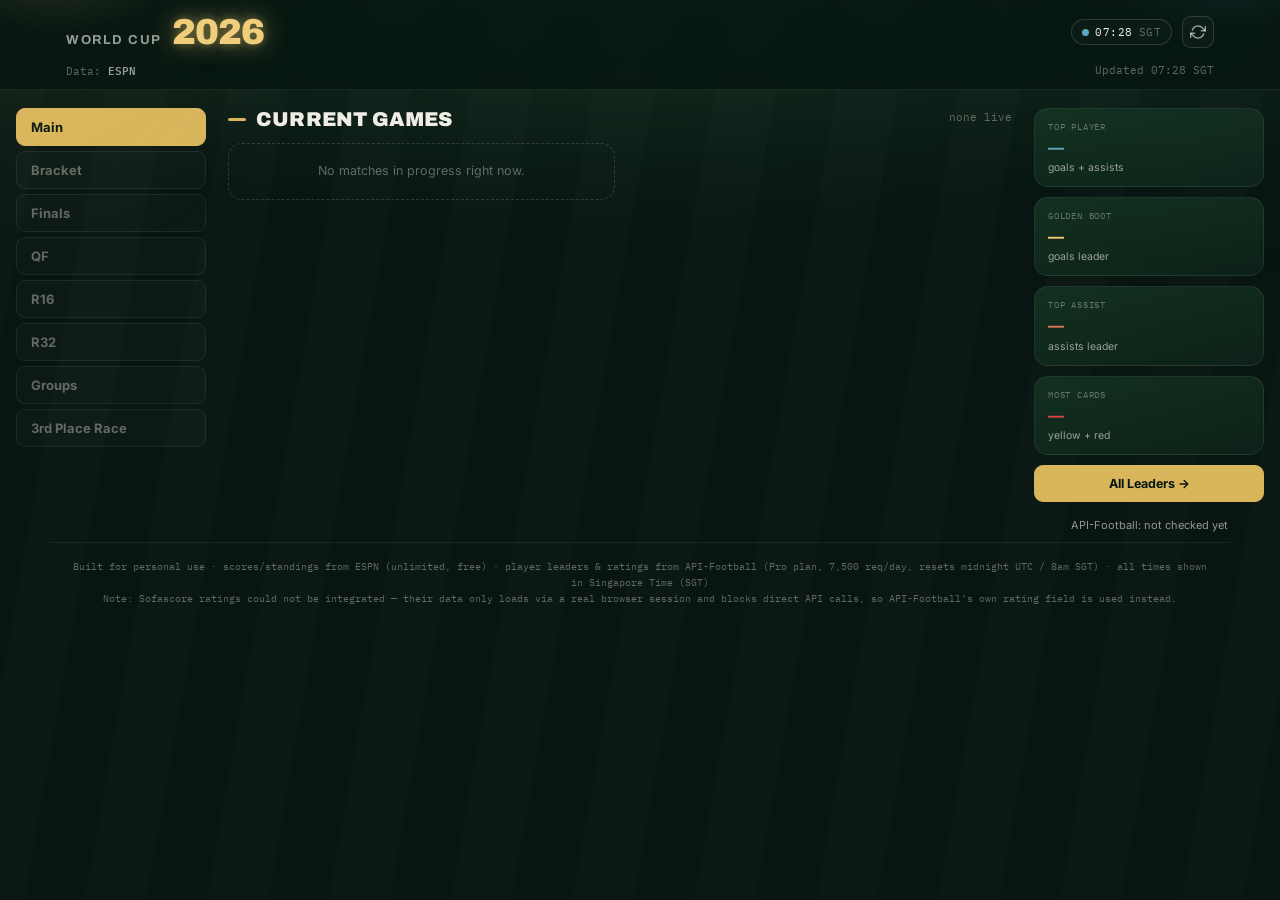
==== commit d21c6dac: "Add files via upload" ====
--- a/index.html
+++ b/index.html
@@ -1116,7 +1116,7 @@
 </div>
 
 <footer>
-  Built for personal use · scores/standings from ESPN (unlimited, free) · player leaders &amp; ratings from API-Football (free tier, 100 req/day, resets 8am SGT) · all times shown in Singapore Time (SGT)<br>
+  Built for personal use · scores/standings from ESPN (unlimited, free) · player leaders &amp; ratings from API-Football (Pro plan, 7,500 req/day, resets midnight UTC / 8am SGT) · all times shown in Singapore Time (SGT)<br>
   Note: Sofascore ratings could not be integrated — their data only loads via a real browser session and blocks direct API calls, so API-Football's own rating field is used instead.
 </footer>
 
@@ -2717,16 +2717,19 @@
   const WC_SEASON = 2026;
 
   let afQuotaRemaining = null; // updated from response headers after each call
+  let afQuotaLimit = null;     // real daily cap for your plan (was wrongly hardcoded to 100)
 
   async function afFetch(path){
     const res = await fetch(AF_PROXY_URL + "?path=" + encodeURIComponent(path), {
       cache: "no-store"
     });
-    // Worker forwards API-Football's rate-limit header through unchanged
+    // Worker forwards API-Football's rate-limit headers through unchanged
     const remaining = res.headers.get("x-ratelimit-requests-remaining");
+    const limit = res.headers.get("x-ratelimit-requests-limit");
     if(remaining){ afQuotaRemaining = Number(remaining); }
+    if(limit){ afQuotaLimit = Number(limit); }
     if(!res.ok){
-      if(res.status === 429) throw new Error("Daily quota exceeded (429). Resets 8am SGT.");
+      if(res.status === 429) throw new Error("Daily quota exceeded (429). Resets midnight UTC / 8am SGT.");
       if(res.status === 403) throw new Error("Proxy rejected request — check AF_PROXY_URL / Worker CORS origin.");
       throw new Error("API-Football HTTP " + res.status);
     }
@@ -2746,9 +2749,12 @@
       el.className = "af-quota";
       if(mini) mini.textContent = "API-Football: not checked yet";
     } else {
-      txt.textContent = afQuotaRemaining + " / 100 requests left today";
-      el.className = "af-quota" + (afQuotaRemaining < 20 ? " low" : afQuotaRemaining < 50 ? " ok" : "");
-      if(mini) mini.textContent = "API-Football: " + afQuotaRemaining + "/100 left today" + (afQuotaRemaining === 0 ? " ⚠️" : "");
+      const limitLabel = afQuotaLimit != null ? afQuotaLimit : "?";
+      const pctLeft = afQuotaLimit ? (afQuotaRemaining / afQuotaLimit) : 1;
+      const level = pctLeft < 0.05 ? " low" : pctLeft < 0.15 ? " ok" : "";
+      txt.textContent = afQuotaRemaining + " / " + limitLabel + " requests left today";
+      el.className = "af-quota" + level;
+      if(mini) mini.textContent = "API-Football: " + afQuotaRemaining + "/" + limitLabel + " left today" + (afQuotaRemaining === 0 ? " ⚠️" : "");
     }
   }
 
@@ -3041,8 +3047,9 @@
         });
 
         page++;
-        // Safety valve: never exceed remaining quota mid-loop
-        if(afQuotaRemaining != null && afQuotaRemaining < 5){
+        // Safety valve: never exceed remaining quota mid-loop (stop with a
+        // buffer once under 2% of the daily cap remains — scales with plan size)
+        if(afQuotaRemaining != null && afQuotaLimit != null && afQuotaRemaining < afQuotaLimit * 0.02){
           statusNote.textContent = "Stopped early — quota running low. Rankings may be incomplete.";
           break;
         }
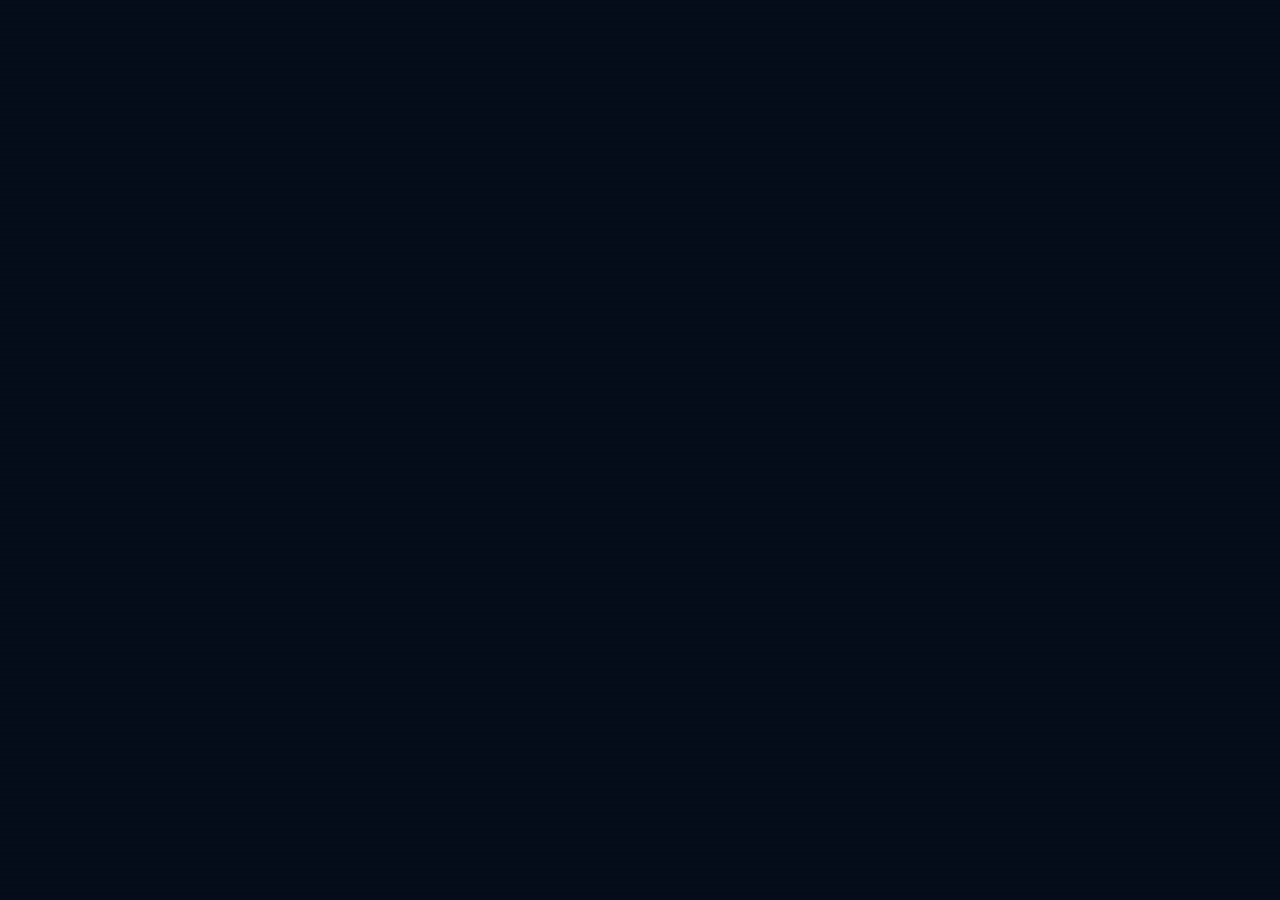
==== commit 918080f4: "Add files via upload" ====
--- a/index.html
+++ b/index.html
@@ -1,3370 +1,64 @@
 <!DOCTYPE html>
 <html lang="en">
 <head>
-<meta charset="UTF-8">
-<meta name="viewport" content="width=device-width, initial-scale=1.0, maximum-scale=1, viewport-fit=cover">
-<title>World Cup 2026 — Live</title>
-<meta name="mobile-web-app-capable" content="yes">
-<meta name="apple-mobile-web-app-capable" content="yes">
-<link rel="icon" href="data:image/svg+xml,%3Csvg xmlns='http://www.w3.org/2000/svg' viewBox='0 0 100 100'%3E%3Crect width='100' height='100' rx='18' fill='%230A1F16'/%3E%3Ctext x='50' y='62' font-size='44' text-anchor='middle' fill='%23D9B65C' font-family='Arial' font-weight='bold'%3E⚽%3C/text%3E%3C/svg%3E">
-<meta name="apple-mobile-web-app-status-bar-style" content="black-translucent">
-<meta name="apple-mobile-web-app-title" content="WC26">
-<meta name="theme-color" content="#0A1F16">
-<link rel="preconnect" href="https://fonts.googleapis.com">
-<link rel="preconnect" href="https://fonts.gstatic.com" crossorigin>
-<link href="https://fonts.googleapis.com/css2?family=Archivo:wght@600;700;800;900&family=Inter:wght@400;500;600;700&family=IBM+Plex+Mono:wght@400;500;600&display=swap" rel="stylesheet">
+<meta charset="UTF-8"/>
+<meta name="viewport" content="width=device-width, initial-scale=1.0"/>
+<title>THFC Dashboard</title>
+<meta name="description" content="Tottenham Hotspur fan dashboard — live squad, injuries, fixtures, transfers and news."/>
+<meta name="theme-color" content="#050D1A"/>
+<link rel="manifest" href="manifest.json"/>
+<link rel="icon" href="data:image/svg+xml,%3Csvg xmlns='http://www.w3.org/2000/svg' viewBox='0 0 100 100'%3E%3Crect width='100' height='100' rx='18' fill='%23132257'/%3E%3Ctext x='50' y='68' font-size='60' text-anchor='middle' fill='%23CAAB4A' font-family='sans-serif' font-weight='900'%3ES%3C/text%3E%3C/svg%3E"/>
+<link rel="apple-touch-icon" href="data:image/svg+xml,%3Csvg xmlns='http://www.w3.org/2000/svg' viewBox='0 0 100 100'%3E%3Crect width='100' height='100' rx='18' fill='%23132257'/%3E%3Ctext x='50' y='68' font-size='60' text-anchor='middle' fill='%23CAAB4A' font-family='sans-serif' font-weight='900'%3ES%3C/text%3E%3C/svg%3E"/>
+<meta name="apple-mobile-web-app-capable" content="yes"/>
+<meta name="apple-mobile-web-app-status-bar-style" content="black-translucent"/>
+<meta name="apple-mobile-web-app-title" content="THFC"/>
+<!-- React/ReactDOM loaded as UMD builds from CDN. The app bundle itself
+     (below) is precompiled ahead of time by build.js via esbuild — no
+     Babel-in-browser, no runtime JSX parsing, minified. -->
+<script src="https://cdnjs.cloudflare.com/ajax/libs/react/18.2.0/umd/react.production.min.js"></script>
+<script src="https://cdnjs.cloudflare.com/ajax/libs/react-dom/18.2.0/umd/react-dom.production.min.js"></script>
 <style>
-  :root{
-    --pitch-0:#081511;
-    --pitch-1:#0D2118;
-    --pitch-2:#12301F;
-    --pitch-3:#1B4029;
-    --line: rgba(240,237,228,0.08);
-    --line-strong: rgba(240,237,228,0.16);
-    --paper:#F0EDE4;
-    --paper-dim: rgba(240,237,228,0.62);
-    --paper-faint: rgba(240,237,228,0.38);
-    --gold:#D9B65C;
-    --gold-bright:#F0CD7A;
-    --gold-dim: rgba(217,182,92,0.16);
-    --azure:#5FA8C0;
-    --azure-dim: rgba(95,168,192,0.16);
-    --coral:#E2725B;
-    --coral-dim: rgba(226,114,91,0.16);
-    --red-card:#D64545;
-    --red-card-dim: rgba(214,69,69,0.16);
-    --radius:14px;
-    --radius-sm:9px;
-    --mono: 'IBM Plex Mono', 'SF Mono', ui-monospace, Menlo, monospace;
-    --disp: 'Archivo', 'Helvetica Neue', Arial, sans-serif;
-    --body: 'Inter', -apple-system, 'SF Pro Text', Arial, sans-serif;
-  }
-
-  *{box-sizing:border-box;}
-  html,body{margin:0;padding:0;}
-  body{
-    background: radial-gradient(ellipse 120% 60% at 50% -10%, var(--pitch-2), var(--pitch-0) 60%);
-    color: var(--paper);
-    font-family: var(--body);
-    -webkit-font-smoothing: antialiased;
-    padding-bottom: 48px;
-    min-height: 100vh;
-  }
-
-  body::before{
-    content:"";
-    position:fixed; inset:0;
-    background: repeating-linear-gradient(
-      100deg,
-      rgba(255,255,255,0.015) 0px,
-      rgba(255,255,255,0.015) 60px,
-      transparent 60px,
-      transparent 120px
-    );
-    pointer-events:none;
-    z-index:0;
-  }
-
-  /* Quiet echo of the header's floodlight signature — barely-there glow at
-     the top corners, as if the whole page sits under the same stadium lights. */
-  body::after{
-    content:"";
-    position:fixed; inset:0;
-    background:
-      radial-gradient(circle 360px at 4% 2%, rgba(240,205,122,0.05), transparent 70%),
-      radial-gradient(circle 400px at 96% 1%, rgba(95,168,192,0.045), transparent 70%),
-      radial-gradient(ellipse 900px 260px at 50% 0%, rgba(255,246,224,0.03), transparent 75%);
-    pointer-events:none;
-    z-index:0;
-  }
-
-  a{color:inherit; text-decoration:none;}
-
-  /* ---------- Header ---------- */
-  header{
-    position: sticky; top:0; z-index:50;
-    background: rgba(8,21,17,0.86);
-    backdrop-filter: blur(14px) saturate(140%);
-    -webkit-backdrop-filter: blur(14px) saturate(140%);
-    border-bottom: 1px solid var(--line);
-    overflow: hidden;
-  }
-  /* Signature moment: floodlights switching on behind the wordmark — three
-     soft beams (warm gold, hot white, cool azure) breathing slowly, like a
-     stadium lighting rig humming to life before kickoff. */
-  header::before{
-    content:"";
-    position:absolute; inset:-70px -10% auto -10%;
-    height:230px;
-    background:
-      radial-gradient(ellipse 220px 150px at 12% 0%, rgba(240,205,122,0.20), transparent 68%),
-      radial-gradient(ellipse 280px 170px at 50% -15%, rgba(255,246,224,0.16), transparent 62%),
-      radial-gradient(ellipse 220px 150px at 88% 0%, rgba(95,168,192,0.16), transparent 68%);
-    pointer-events:none;
-    z-index:0;
-    animation: floodlightPulse 7s ease-in-out infinite;
-  }
-  @keyframes floodlightPulse{
-    0%, 100%{ opacity:0.8; }
-    50%{ opacity:1; }
-  }
-  @media (prefers-reduced-motion: reduce){
-    header::before{ animation:none; }
-  }
-  .hdr-top{
-    display:flex; align-items:center; justify-content:space-between;
-    padding: 14px 16px 10px;
-    max-width: 1180px; margin:0 auto;
-    position:relative; z-index:1;
-  }
-  .brand{display:flex; align-items:baseline; gap:10px;}
-  .brand .wc{
-    font-family: var(--disp); font-weight:700; letter-spacing:1.5px;
-    font-size:13px; color:var(--paper-dim); text-transform:uppercase;
-  }
-  .brand .yr{
-    font-family: var(--disp); font-weight:900; font-size:36px;
-    color: var(--gold-bright);
-    letter-spacing: -1px;
-    line-height:1;
-    text-shadow: 0 0 26px rgba(240,205,122,0.5), 0 0 8px rgba(240,205,122,0.35);
-  }
-  @media (max-width:520px){
-    .brand .yr{ font-size:28px; }
-    .brand .wc{ font-size:11px; letter-spacing:1.2px; }
-  }
-  .hdr-right{display:flex; align-items:center; gap:10px;}
-  .live-chip{
-    display:flex; align-items:center; gap:6px;
-    font-family: var(--mono); font-size:11px; letter-spacing:0.5px;
-    color: var(--paper-dim);
-    padding:5px 10px;
-    border:1px solid var(--line-strong);
-    border-radius:100px;
-    background: rgba(255,255,255,0.02);
-  }
-  .pulse{
-    width:7px; height:7px; border-radius:50%;
-    background: var(--coral);
-    box-shadow: 0 0 0 0 rgba(226,114,91,0.6);
-    animation: pulse 2s infinite;
-  }
-  .pulse.idle{background: var(--azure); animation:none; box-shadow:none;}
-  @keyframes pulse{
-    0%{box-shadow:0 0 0 0 rgba(226,114,91,0.55);}
-    70%{box-shadow:0 0 0 7px rgba(226,114,91,0);}
-    100%{box-shadow:0 0 0 0 rgba(226,114,91,0);}
-  }
-  #clockTxt{color:var(--paper);}
-  .iconbtn{
-    width:32px; height:32px; border-radius:9px;
-    border:1px solid var(--line-strong);
-    background: rgba(255,255,255,0.02);
-    display:flex; align-items:center; justify-content:center;
-    cursor:pointer; color:var(--paper-dim);
-    transition: background .15s, transform .15s, color .15s;
-  }
-  .iconbtn:hover{background: rgba(255,255,255,0.06); color:var(--paper);}
-  .iconbtn:active{transform: scale(0.92);}
-  .iconbtn svg{width:16px; height:16px;}
-  .iconbtn.spinning svg{animation: spin 0.7s linear infinite;}
-  @keyframes spin{ to{ transform: rotate(360deg);} }
-
-  .hamburger-btn{ display:none; }
-
-  nav.left-nav{
-    display:none;
-    flex-direction: column;
-    gap: 5px;
-    padding: 4px 16px 14px;
-    max-width: 1180px; margin:0 auto;
-  }
-  nav.left-nav button{
-    width:100%;
-    text-align:left;
-    font-family: var(--body); font-weight:700; font-size:13.5px;
-    color: var(--paper-dim);
-    background: rgba(255,255,255,0.02);
-    border:1px solid var(--line);
-    padding:11px 14px;
-    border-radius: var(--radius-sm);
-    cursor:pointer;
-    transition: all .15s;
-  }
-  nav.left-nav button.active{
-    color: var(--pitch-0);
-    background: var(--gold);
-    border-color: var(--gold);
-  }
-  nav.left-nav button:not(.active):hover{
-    color:var(--paper); border-color: var(--line-strong); background: rgba(255,255,255,0.05);
-  }
-  @media (max-width: 900px){
-    .hamburger-btn{ display:flex; }
-    nav.left-nav.open{ display:flex; }
-  }
-
-  .updated-row{
-    max-width:1180px; margin:0 auto;
-    padding: 0 16px 10px;
-    display:flex; justify-content:space-between; align-items:center;
-    font-family: var(--mono); font-size:10.5px; color: var(--paper-faint);
-    flex-wrap: wrap; gap:4px;
-  }
-  .updated-row .src-tag{
-    color: var(--paper-faint);
-  }
-  .updated-row .src-tag b{ color: var(--paper-dim); font-weight:600; }
-
-  .app-shell{
-    display:grid;
-    grid-template-columns: 190px 1fr 230px;
-    gap: 22px;
-    max-width: 1500px;
-    margin: 0 auto;
-    padding: 18px 16px 0;
-    align-items: start;
-  }
-  .left-nav-desktop{
-    grid-column: 1; grid-row: 1;
-    position: sticky; top: 16px;
-    display: flex; flex-direction: column; gap: 5px;
-  }
-  .left-nav-desktop button{
-    text-align:left;
-    font-family: var(--body); font-weight:700; font-size:13px;
-    color: var(--paper-faint);
-    background: rgba(255,255,255,0.02);
-    border:1px solid var(--line);
-    padding:10px 14px;
-    border-radius: var(--radius-sm);
-    cursor:pointer;
-    transition: all .15s;
-  }
-  .left-nav-desktop button.active{
-    color: var(--pitch-0);
-    background: var(--gold);
-    border-color: var(--gold);
-  }
-  .left-nav-desktop button:not(.active):hover{
-    color:var(--paper); border-color: var(--line-strong); background: rgba(255,255,255,0.05);
-  }
-  .left-nav-desktop button:active{ transform: scale(0.97); }
-
-  .right-sidebar{
-    grid-column: 3; grid-row: 1;
-    position: sticky; top: 16px;
-    display: flex; flex-direction: column; gap: 10px;
-  }
-  .rs-card{
-    background: linear-gradient(165deg, var(--pitch-2), var(--pitch-1));
-    border:1px solid var(--line);
-    border-radius: var(--radius);
-    padding: 12px 13px;
-    position:relative; overflow:hidden;
-  }
-  .rs-card .eyebrow{
-    font-family: var(--mono); font-size:9px; letter-spacing:0.8px;
-    color: var(--paper-faint); text-transform:uppercase;
-    margin-bottom:6px; display:flex; align-items:center; justify-content:space-between;
-  }
-  .rs-card .big{
-    font-family: var(--disp); font-weight:800; font-size:16px;
-    line-height:1.2; letter-spacing:-0.2px;
-    color: var(--paper);
-    display:flex; align-items:center; gap:7px;
-  }
-  .rs-card .big img{ width:22px; height:22px; border-radius:50%; object-fit:cover; background:var(--pitch-3); flex:0 0 auto;}
-  .rs-card .sub{ font-size:10.5px; color:var(--paper-dim); margin-top:4px; }
-  .rs-card.accent-gold .big{color: var(--gold-bright);}
-  .rs-card.accent-azure .big{color: var(--azure);}
-  .rs-card.accent-coral .big{color: var(--coral);}
-  .rs-card.accent-red .big{color: var(--red-card);}
-  .rs-card.rs-countdown{
-    background: linear-gradient(120deg, var(--gold-dim), rgba(217,182,92,0.04));
-    border-color: rgba(217,182,92,0.35);
-  }
-  .rs-card.rs-countdown .eyebrow{ color: var(--gold-bright); }
-  .rs-label{
-    font-family: var(--disp); font-weight:700; font-size:13px;
-    color: var(--paper); white-space:nowrap; overflow:hidden; text-overflow:ellipsis;
-  }
-  .rs-value{
-    font-family: var(--mono); font-weight:600; font-size:14px;
-    color: var(--gold-bright); margin-top:4px;
-  }
-  .rs-all-leaders-btn{
-    font-family: var(--body); font-weight:700; font-size:12.5px;
-    color: var(--pitch-0); background: var(--gold);
-    border:1px solid var(--gold); border-radius: var(--radius-sm);
-    padding:10px 13px; cursor:pointer; transition: all .15s;
-  }
-  .rs-all-leaders-btn:hover{ background: var(--gold-bright); }
-  .rs-all-leaders-btn:active{ transform: scale(0.97); }
-
-  .finals-group-label{
-    font-family: var(--mono); font-size:10px; letter-spacing:0.8px;
-    color: var(--paper-faint); text-transform:uppercase;
-    margin: 16px 0 8px;
-    grid-column: 1 / -1;
-  }
-  .finals-group-label:first-child{ margin-top:0; }
-
-  main{
-    grid-column: 2; grid-row: 1;
-    position:relative; z-index:1;
-    min-width: 0;
-  }
-
-  @media (max-width: 900px){
-    .app-shell{
-      grid-template-columns: 1fr;
-      padding: 12px 14px 0;
-      gap: 14px;
-    }
-    .left-nav-desktop{ display:none; }
-    .right-sidebar{
-      display: none; /* shown only on the Main page via the rule below */
-      grid-column:1; grid-row:1;
-      position: static;
-      grid-template-columns: repeat(2, 1fr);
-      gap: 10px;
-    }
-    body[data-active-page="current"] .right-sidebar{
-      display: grid;
-    }
-    .rs-card.rs-countdown{ grid-column: 1 / -1; } /* countdown spans full width when present */
-    .rs-all-leaders-btn{ grid-column: 1 / -1; }
-    main{ grid-column:1; grid-row:2; }
-  }
-
-
-
-  /* ---------- Section heading ---------- */
-  .section{ display:none; margin-bottom: 26px; }
-  .section.active-section{ display:block; }
-
-  /* ---------- Next Up (waiting-room) panel on the Main page ---------- */
-  .nextup-panel{
-    margin-top:20px; padding-top:18px; border-top:1px solid var(--line);
-  }
-  .nextup-head{
-    font-family: var(--mono); font-size:10px; letter-spacing:0.8px;
-    color: var(--paper-faint); text-transform:uppercase; margin-bottom:10px;
-  }
-  .nextup-teams{
-    display:flex; align-items:center; justify-content:center; gap:18px;
-    margin-bottom:16px; flex-wrap:wrap;
-  }
-  .nextup-team{ display:flex; align-items:center; gap:8px; }
-  .nextup-team img{ width:32px; height:32px; object-fit:contain; }
-  .nextup-team .nm{ font-family: var(--disp); font-weight:800; font-size:18px; color:var(--paper); }
-  .nextup-vs{ font-family: var(--mono); color:var(--paper-faint); font-size:12px; }
-  .nextup-when{ text-align:center; font-family: var(--mono); font-size:11.5px; color:var(--gold-bright); margin-bottom:16px; }
-  .nextup-grid{ display:grid; grid-template-columns: repeat(2,1fr); gap:14px; }
-  @media (max-width:640px){ .nextup-grid{ grid-template-columns:1fr; } }
-  .nextup-col{
-    background: linear-gradient(165deg, var(--pitch-2), var(--pitch-1));
-    border:1px solid var(--line); border-radius: var(--radius);
-    padding:14px 15px;
-  }
-  .nextup-col .col-title{ font-family: var(--disp); font-weight:800; font-size:14px; color:var(--paper); margin-bottom:8px; }
-  .nextup-row{ display:flex; justify-content:space-between; gap:8px; font-size:12px; padding:4px 0; border-top:1px solid var(--line); }
-  .nextup-row:first-of-type{ border-top:none; }
-  .nextup-row .lbl{ color:var(--paper-faint); }
-  .nextup-row .val{ color:var(--paper); font-weight:600; text-align:right; }
-  .section-head{
-    display:flex; align-items:baseline; justify-content:space-between;
-    margin-bottom:13px; gap:10px;
-  }
-  .section-head h2{
-    font-family: var(--disp); font-weight:900; font-size:20px;
-    letter-spacing:0.2px; text-transform:uppercase;
-    color:var(--paper); margin:0;
-    display:flex; align-items:center; gap:10px;
-  }
-  .section-head h2 .dash{width:18px; height:3px; background:var(--gold); display:inline-block; border-radius:2px;}
-  .section-head .meta{
-    font-family: var(--mono); font-size:10.5px; color:var(--paper-faint);
-    white-space:nowrap;
-  }
-  .proxy-note{
-    font-family: var(--mono); font-size:9.5px; color: var(--paper-faint);
-    margin: -4px 0 11px; font-style: italic;
-  }
-
-  .af-control-bar{
-    display:flex; align-items:center; justify-content:space-between;
-    gap:10px; flex-wrap:wrap;
-    margin-bottom:8px;
-  }
-  .af-load-btn{
-    display:flex; align-items:center; gap:7px;
-    font-family: var(--body); font-weight:700; font-size:13px;
-    color: var(--pitch-0);
-    background: var(--gold);
-    border: none;
-    padding: 9px 16px;
-    border-radius: 100px;
-    cursor:pointer;
-    transition: transform .15s, background .15s;
-  }
-  .af-load-btn:hover{ background: var(--gold-bright); }
-  .af-load-btn:active{ transform: scale(0.96); }
-  .af-load-btn:disabled{
-    background: var(--pitch-3); color: var(--paper-faint); cursor: progress;
-  }
-  .af-load-btn.spinning svg{ animation: spin 0.8s linear infinite; }
-  .af-quota{
-    font-family: var(--mono); font-size:11px; color: var(--paper-dim);
-    padding: 6px 12px;
-    border: 1px solid var(--line-strong);
-    border-radius: 100px;
-    background: rgba(255,255,255,0.02);
-  }
-  .af-quota.low{ color: var(--coral); border-color: rgba(226,114,91,0.4); }
-  .af-quota.ok{ color: var(--azure); }
-
-
-  /* ---------- Match cards ---------- */
-  .match-grid{
-    display:grid; grid-template-columns: repeat(2,1fr);
-    gap:10px;
-  }
-  .match-card{
-    background: linear-gradient(165deg, var(--pitch-2), var(--pitch-1));
-    border:1px solid var(--line);
-    border-radius: var(--radius);
-    padding: 12px 14px 11px;
-    position:relative;
-  }
-  .match-card.is-live{
-    border-color: rgba(226,114,91,0.45);
-    box-shadow: 0 0 0 1px rgba(226,114,91,0.08), 0 8px 24px -12px rgba(226,114,91,0.25);
-  }
-  .match-top{
-    display:flex; justify-content:space-between; align-items:center;
-    margin-bottom:10px;
-  }
-  .match-tag{
-    font-family: var(--mono); font-size:10px; letter-spacing:0.4px;
-    color: var(--paper-faint);
-  }
-  .match-tag.live{
-    color: var(--coral); font-weight:700;
-    display:flex; align-items:center; gap:5px;
-  }
-  .match-tag.live::before{
-    content:""; width:5px; height:5px; border-radius:50%; background:var(--coral);
-    animation: pulse 1.6s infinite;
-  }
-  .match-group{ font-family:var(--mono); font-size:10px; color:var(--paper-faint); text-align:right;}
-
-  /* ---------- Live match tabs: Lineups / Stats / Ratings ---------- */
-  .live-tabs{
-    margin-top:12px; padding-top:11px; border-top:1px solid var(--line);
-  }
-  .lt-tabbar{ display:flex; gap:6px; margin-bottom:10px; }
-  .lt-tab{
-    font-family: var(--body); font-weight:700; font-size:11.5px;
-    color: var(--paper-faint);
-    background: rgba(255,255,255,0.02);
-    border:1px solid var(--line);
-    padding:5px 12px;
-    border-radius:100px;
-    cursor:pointer;
-    transition: all .15s;
-  }
-  .lt-tab.active{ color:var(--pitch-0); background:var(--gold); border-color:var(--gold); }
-  .lt-tab:not(.active):hover{ color:var(--paper); border-color:var(--line-strong); }
-  .lt-panel{ display:none; }
-  .lt-panel.active{ display:block; }
-  .lt-empty{ font-size:11px; color:var(--paper-faint); font-style:italic; padding:4px 0; }
-
-  .lt-stat-row{ margin-bottom:9px; }
-  .lt-stat-row .lt-stat-val{ font-family:var(--mono); font-weight:700; font-size:12px; color:var(--paper); }
-  .lt-stat-row{ display:grid; grid-template-columns: 46px 1fr 46px; align-items:center; gap:8px; }
-  .lt-stat-val.left{ text-align:right; }
-  .lt-stat-val.right{ text-align:left; }
-  .lt-stat-label{
-    font-family: var(--mono); font-size:9.5px; letter-spacing:0.3px;
-    color: var(--paper-faint); text-align:center; text-transform:uppercase;
-    grid-column: 2; grid-row: 1;
-  }
-  .lt-stat-bar{
-    grid-column: 1 / -1; grid-row: 2;
-    height:4px; border-radius:2px; background: rgba(255,255,255,0.06);
-    overflow:hidden; margin-top:4px;
-  }
-  .lt-stat-bar-fill{ height:100%; background: var(--gold); border-radius:2px; }
-
-  .lt-lineups-grid{ display:grid; grid-template-columns: repeat(2,1fr); gap:14px; }
-  @media (max-width:400px){ .lt-lineups-grid{ grid-template-columns:1fr; } }
-  .lt-lineup-col{}
-  .lt-formation{
-    font-family: var(--mono); font-size:10px; color:var(--gold-bright);
-    letter-spacing:0.4px; margin-bottom:6px;
-  }
-  .lt-player-row{
-    display:flex; align-items:center; justify-content:space-between; gap:8px;
-    font-size:11.5px; color:var(--paper-dim);
-    padding:3px 0; border-top:1px solid var(--line);
-  }
-  .lt-player-row:first-of-type{ border-top:none; }
-  .lt-num{ font-family:var(--mono); color:var(--paper-faint); flex:0 0 auto; margin-right:6px; }
-  .lt-rating{ font-family:var(--mono); font-weight:700; color:var(--gold-bright); }
-
-  .team-row{
-    display:flex; align-items:center; justify-content:space-between;
-    padding:4px 0;
-  }
-  .team-id{ display:flex; align-items:center; gap:8px; min-width:0;}
-  .team-id img{ width:22px; height:22px; object-fit:contain; flex:0 0 auto;}
-  .team-id .flag-fallback{
-    width:22px; height:22px; border-radius:4px; flex:0 0 auto;
-    background: var(--pitch-3);
-    display:flex; align-items:center; justify-content:center;
-    font-family:var(--mono); font-size:9px; color:var(--paper-faint);
-  }
-  .team-id .name{
-    font-size:13.5px; font-weight:600; color:var(--paper);
-    white-space:nowrap; overflow:hidden; text-overflow:ellipsis;
-  }
-  .team-row.winner .name{ color: var(--gold-bright); }
-  .team-row.loser .name{ color: var(--paper-dim); }
-  .score{
-    font-family: var(--disp); font-weight:800; font-size:18px;
-    color: var(--paper); min-width:22px; text-align:right;
-  }
-  .team-row.loser .score{ color:var(--paper-dim); }
-
-  .pk-note{
-    font-family: var(--mono); font-size: 10.5px; color: var(--gold-bright);
-    margin-top: 4px; font-weight: 600;
-  }
-
-  .events-timeline{
-    margin-top: 9px; padding-top: 8px;
-    border-top: 1px solid var(--line);
-    display: flex; flex-direction: column; gap: 5px;
-  }
-  .event-row{
-    display: grid; grid-template-columns: 32px 18px 1fr;
-    align-items: baseline; gap: 6px;
-    font-size: 11.5px; color: var(--paper-dim);
-  }
-  .event-min{ font-family: var(--mono); font-size: 10.5px; color: var(--paper-faint); }
-  .event-icon{ font-size: 12px; }
-  .event-team{ display: none; } /* team name implied by player; kept in DOM for potential future grouping */
-  .event-detail{ color: var(--paper); }
-  .event-detail strong{ font-weight: 700; }
-  .event-row.event-missed .event-detail strong{ color: var(--paper-dim); font-weight: 600; }
-  .event-row.event-missed .event-detail{ font-style: italic; }
-
-  .match-bottom{
-    display:flex; justify-content:space-between; align-items:center;
-    margin-top:9px; padding-top:8px;
-    border-top:1px solid var(--line);
-    font-family:var(--mono); font-size:10px; color:var(--paper-faint);
-  }
-
-  .empty-note{
-    font-size:12.5px; color:var(--paper-faint);
-    padding: 18px 14px; text-align:center;
-    border:1px dashed var(--line-strong); border-radius:var(--radius);
-    line-height:1.5;
-  }
-  .empty-note a{ color: var(--gold-bright); text-decoration: underline; }
-
-  /* ---------- Group tables ---------- */
-  .groups-grid{
-    display:grid; grid-template-columns: repeat(3,1fr);
-    gap:10px;
-  }
-  .group-card{
-    background: linear-gradient(165deg, var(--pitch-2), var(--pitch-1));
-    border:1px solid var(--line);
-    border-radius: var(--radius);
-    padding: 12px 13px;
-  }
-  .group-card .gname{
-    font-family:var(--disp); font-weight:800; font-size:12px;
-    letter-spacing:0.6px; color:var(--gold-bright);
-    margin-bottom:8px; text-transform:uppercase;
-  }
-  table.gtable{ width:100%; border-collapse:collapse; font-size:11.5px;}
-  table.gtable th{
-    font-family:var(--mono); font-size:9px; color:var(--paper-faint);
-    text-align:center; font-weight:500; padding-bottom:5px;
-    text-transform:uppercase;
-  }
-  table.gtable th.team-h{ text-align:left;}
-  table.gtable td{ padding:4px 2px; text-align:center; color:var(--paper-dim);}
-  table.gtable td.team-c{
-    text-align:left; color:var(--paper); font-weight:600;
-    display:flex; align-items:center; gap:6px;
-  }
-  table.gtable td.team-c img{width:15px; height:15px; object-fit:contain;}
-  table.gtable td.pts{ color:var(--paper); font-weight:700;}
-  table.gtable tr.adv td.team-c{ box-shadow: inset 3px 0 0 var(--gold);}
-  table.gtable tr.adv td.team-c{ padding-left:6px;}
-  table.gtable tr.elim td.team-c .name-txt{ color:var(--paper-faint);}
-
-  /* ---------- 3rd place race ---------- */
-  .third-list{
-    background: linear-gradient(165deg, var(--pitch-2), var(--pitch-1));
-    border:1px solid var(--line); border-radius: var(--radius);
-    overflow:hidden;
-  }
-  .third-row{
-    display:grid; grid-template-columns: 26px 1fr 34px 28px 36px 40px 46px;
-    align-items:center; gap:6px;
-    padding:9px 14px;
-    border-bottom:1px solid var(--line);
-    font-size:12px;
-  }
-  .third-row:last-child{border-bottom:none;}
-  .third-row.head{
-    font-family:var(--mono); font-size:9.5px; color:var(--paper-faint);
-    text-transform:uppercase; padding:8px 14px;
-  }
-  .third-row .rk{ font-family:var(--mono); color:var(--paper-faint); font-size:11px;}
-  .third-row.qualify{ box-shadow: inset 3px 0 0 var(--gold); }
-  .third-row .tname{ display:flex; align-items:center; gap:8px; color:var(--paper); font-weight:600; min-width:0;}
-  .third-row .tname img{ width:18px; height:18px; object-fit:contain; flex:0 0 auto;}
-  .third-row .num{ text-align:center; color:var(--paper-dim); font-family:var(--mono); font-size:11.5px;}
-  .third-row .pts-c{ text-align:center; font-weight:800; color:var(--gold-bright); font-family:var(--disp);}
-
-  /* ---------- R32 matchup grid ---------- */
-  .r32-grid{ display:grid; grid-template-columns: repeat(2,1fr); gap:10px;}
-  .r32-card{
-    background: linear-gradient(165deg, var(--pitch-2), var(--pitch-1));
-    border:1px solid var(--line);
-    border-radius: var(--radius);
-    padding: 12px 14px 11px;
-  }
-  .r32-card .r32-top{
-    display:flex; justify-content:space-between; align-items:baseline;
-    margin-bottom:9px;
-  }
-  .r32-card .match-no{ font-family:var(--mono); font-size:9.5px; color:var(--paper-faint); }
-  .r32-card .r32-when{ font-family:var(--mono); font-size:10px; color:var(--paper-faint); text-align:right;}
-  .r32-slot{
-    display:flex; align-items:center; justify-content:space-between;
-    padding:5px 0;
-  }
-  .r32-slot .team-id{ display:flex; align-items:center; gap:8px; min-width:0;}
-  .r32-slot .team-id img{ width:20px; height:20px; object-fit:contain; flex:0 0 auto;}
-  .r32-slot .name{
-    font-size:13px; font-weight:600; color:var(--paper);
-    white-space:nowrap; overflow:hidden; text-overflow:ellipsis;
-  }
-  .r32-slot .name.tbd{ color: var(--paper-faint); font-weight:500; font-style:italic; font-size:12px;}
-  .r32-slot .score{ font-family:var(--disp); font-weight:800; font-size:16px; color:var(--paper);}
-  .r32-vs{
-    font-family:var(--mono); font-size:9px; color:var(--paper-faint);
-    text-align:center; padding:2px 0;
-  }
-  .r32-card .r32-venue{
-    margin-top:8px; padding-top:7px; border-top:1px solid var(--line);
-    font-family:var(--mono); font-size:9.5px; color:var(--paper-faint);
-  }
-  .r32-card.is-live{ border-color: rgba(226,114,91,0.45); }
-  .r32-card.is-done .name{ color: var(--paper-dim); }
-  .r32-card.is-done .winner-row .name{ color: var(--gold-bright); }
-
-  /* ---------- Click-to-expand (completed / upcoming fixtures) ---------- */
-  .r32-card.has-details{ cursor:pointer; transition: border-color .15s; }
-  .r32-card.has-details:hover{ border-color: var(--line-strong); }
-  .expand-toggle-hint{
-    margin-top:8px; padding-top:7px; border-top:1px solid var(--line);
-    font-family: var(--mono); font-size:9.5px; color: var(--paper-faint);
-    display:flex; align-items:center; justify-content:space-between;
-  }
-  .expand-toggle-hint .chevron{ transition: transform .2s; display:inline-block;}
-  .r32-card.expanded .expand-toggle-hint .chevron{ transform: rotate(180deg);}
-  .expand-panel{
-    display:none;
-    max-height:0; overflow:hidden;
-  }
-  .r32-card.expanded .expand-panel{ display:block; max-height:none;}
-
-  /* ---------- Head-to-head ---------- */
-  .h2h-panel{
-    margin-top:12px; padding:12px 14px;
-    background: linear-gradient(165deg, var(--pitch-2), var(--pitch-1));
-    border:1px solid var(--line); border-radius: var(--radius-sm);
-  }
-  .h2h-title{
-    font-family: var(--mono); font-size:9.5px; letter-spacing:0.8px;
-    color: var(--gold-bright); text-transform:uppercase;
-    margin-bottom:8px;
-  }
-  .h2h-summary{
-    font-family: var(--mono); font-size:11.5px; color: var(--paper);
-    margin-bottom:8px;
-  }
-  .h2h-summary .h2h-note{ color: var(--paper-faint); }
-  .h2h-rows{ display:flex; flex-direction:column; gap:5px;}
-  .h2h-row{
-    display:flex; align-items:baseline; gap:14px;
-    font-size:11.5px; color: var(--paper-dim);
-  }
-  .h2h-date{ font-family: var(--mono); color: var(--paper-faint); flex:0 0 auto;}
-  .h2h-score{ color: var(--paper); }
-  .h2h-empty{ font-size:11px; color: var(--paper-faint); font-style:italic;}
-
-  /* ---------- Bracket tree ---------- */
-  .bracket-scroll{
-    display:flex; gap:22px; overflow-x:auto; padding-bottom:8px;
-    scroll-snap-type: x proximity;
-  }
-  .bracket-col{
-    flex: 0 0 200px; display:flex; flex-direction:column;
-    justify-content: space-around; gap:14px;
-    scroll-snap-align:start;
-  }
-  .bracket-col-final{ justify-content:center; }
-  .bracket-col-label{
-    font-family: var(--mono); font-size:9.5px; letter-spacing:0.6px;
-    color: var(--paper-faint); text-transform:uppercase;
-    text-align:center; margin-bottom:4px;
-  }
-  .bracket-match{
-    background: linear-gradient(165deg, var(--pitch-2), var(--pitch-1));
-    border:1px solid var(--line); border-radius: var(--radius-sm);
-    padding:8px 10px;
-  }
-  .bracket-match.is-live{ border-color: rgba(226,114,91,0.45); }
-  .bracket-match.is-done .bm-name{ color: var(--paper-dim); }
-  .bm-meta{
-    display:flex; justify-content:space-between;
-    font-family: var(--mono); font-size:9px; color: var(--paper-faint);
-    margin-bottom:5px;
-  }
-  .bm-slot{
-    display:flex; align-items:center; gap:6px;
-    padding:3px 0; min-width:0;
-  }
-  .bm-slot img{ width:16px; height:16px; object-fit:contain; flex:0 0 auto;}
-  .bm-slot .flag-fallback{ width:16px; height:16px; font-size:8px;}
-  .bm-name{
-    font-size:12px; font-weight:600; color:var(--paper);
-    white-space:nowrap; overflow:hidden; text-overflow:ellipsis; flex:1 1 auto; min-width:0;
-  }
-  .bm-slot.tbd .bm-name{ color:var(--paper-faint); font-style:italic; font-weight:500;}
-  .bm-score{ font-family:var(--disp); font-weight:800; font-size:13px; color:var(--paper); flex:0 0 auto;}
-  .bm-slot.bm-win .bm-name{ color: var(--gold-bright); }
-
-  /* ---------- Bottom stat-leader lists (shared for boot/assists/etc) ---------- */
-  .lead-list{
-    background: linear-gradient(165deg, var(--pitch-2), var(--pitch-1));
-    border:1px solid var(--line); border-radius: var(--radius);
-    overflow:hidden;
-  }
-  .lead-row{
-    display:grid; grid-template-columns: 28px 1fr 44px;
-    align-items:center; gap:10px;
-    padding:10px 14px;
-    border-bottom:1px solid var(--line);
-  }
-  .lead-row:last-child{ border-bottom:none;}
-  .lead-row.head{
-    font-family:var(--mono); font-size:9.5px; color:var(--paper-faint);
-    text-transform:uppercase; padding:8px 14px;
-  }
-  .lead-row .rk{ font-family:var(--mono); font-size:11px; color:var(--paper-faint);}
-  .lead-row .pname{ display:flex; align-items:center; gap:9px; min-width:0;}
-  .lead-row .pname img{ width:24px; height:24px; border-radius:50%; object-fit:cover; background:var(--pitch-3); flex:0 0 auto;}
-  .lead-row .pinfo{ min-width:0;}
-  .lead-row .pinfo .nm{ font-size:13px; font-weight:700; color:var(--paper); white-space:nowrap; overflow:hidden; text-overflow:ellipsis;}
-  .lead-row .pinfo .ct{ font-size:10.5px; color:var(--paper-faint);}
-  .lead-row .val{ text-align:center; font-family:var(--disp); font-weight:800; font-size:17px; color:var(--paper);}
-  .lead-row.rank1 .val{ color:var(--gold-bright); font-size:19px;}
-
-  /* spotlight card for single "Top Player"/"Best X" picks */
-  .spotlight-card{
-    background: linear-gradient(165deg, var(--pitch-2), var(--pitch-1));
-    border:1px solid var(--line); border-radius: var(--radius);
-    padding: 16px 18px;
-    display:flex; align-items:center; gap:14px;
-  }
-  .spotlight-card img.avatar{
-    width:48px; height:48px; border-radius:50%; object-fit:cover;
-    background:var(--pitch-3); flex:0 0 auto; border:2px solid var(--gold);
-  }
-  .spotlight-card .info{ flex:1; min-width:0;}
-  .spotlight-card .info .nm{ font-family:var(--disp); font-weight:800; font-size:16px; color:var(--paper);}
-  .spotlight-card .info .ct{ font-size:11.5px; color:var(--paper-dim); margin-top:2px;}
-  .spotlight-card .metric{ text-align:right; flex:0 0 auto;}
-  .spotlight-card .metric .v{ font-family:var(--disp); font-weight:800; font-size:24px; color:var(--gold-bright); line-height:1;}
-  .spotlight-card .metric .l{ font-family:var(--mono); font-size:9px; color:var(--paper-faint); text-transform:uppercase; margin-top:3px;}
-
-  .bottom-grid{
-    display:grid; grid-template-columns: repeat(2,1fr);
-    gap:14px;
-  }
-  .bottom-grid .col-card h3{
-    font-family:var(--disp); font-weight:800; font-size:12px;
-    letter-spacing:0.6px; text-transform:uppercase; color:var(--paper-dim);
-    margin:0 0 8px;
-  }
-
-  footer{
-    max-width:1180px; margin: 10px auto 0; padding: 16px 16px 24px;
-    text-align:center; font-family:var(--mono); font-size:10px; color: var(--paper-faint);
-    border-top:1px solid var(--line);
-    line-height: 1.6;
-  }
-
-  .skel{
-    background: linear-gradient(90deg, var(--pitch-2) 25%, var(--pitch-3) 37%, var(--pitch-2) 63%);
-    background-size: 400% 100%;
-    animation: shimmer 1.6s infinite linear;
-    border-radius:6px;
-  }
-  @keyframes shimmer{ 0%{background-position:100% 0;} 100%{background-position:0 0;} }
-
-  /* ---------- Responsive ---------- */
-  @media (max-width: 860px){
-    .groups-grid{ grid-template-columns: repeat(2,1fr); }
-  }
-  @media (max-width: 680px){
-    .stat-strip{ grid-template-columns: 1fr; }
-    .match-grid{ grid-template-columns: 1fr; }
-    .groups-grid{ grid-template-columns: 1fr 1fr; }
-    .r32-grid{ grid-template-columns: 1fr; }
-    .bottom-grid{ grid-template-columns: 1fr; }
-    .third-row{ grid-template-columns: 20px 1fr 26px 22px 30px 32px 38px; font-size:10.5px; padding:8px 8px; gap:4px;}
-    .lead-row{ padding:9px 10px; }
-    .brand .wc{font-size:12px;}
-    .brand .yr{font-size:18px;}
-  }
-  @media (max-width: 420px){
-    .groups-grid{ grid-template-columns: 1fr; }
-  }
-
-  @media (prefers-reduced-motion: reduce){
-    .pulse, .iconbtn.spinning svg, .skel{ animation: none !important;}
-  }
+*,*::before,*::after{box-sizing:border-box;margin:0;padding:0;}
+html,body,#root{width:100%;height:100%;overflow:hidden;}
+body{background:#050D1A;font-family:'Segoe UI',system-ui,-apple-system,sans-serif;color:#C8D8F0;font-size:14px;}
+button{font-family:inherit;cursor:pointer;}
+a{color:inherit;text-decoration:none;}
+.app-shell{height:100vh;height:100dvh;}
+.scroll{overflow-y:auto;overflow-x:hidden;}
+.scroll::-webkit-scrollbar{width:3px;}
+.scroll::-webkit-scrollbar-track{background:transparent;}
+.scroll::-webkit-scrollbar-thumb{background:#CAAB4A55;border-radius:2px;}
+@keyframes fillBar{from{width:0;}to{width:var(--w);}}
+.bar-fill{animation:fillBar 1.2s ease-out forwards;}
+@keyframes blink{0%,100%{opacity:1;}50%{opacity:0;}}
+.blink{animation:blink 1s infinite;}
+@keyframes fadeIn{from{opacity:0;transform:translateY(8px);}to{opacity:1;transform:translateY(0);}}
+.fade-in{animation:fadeIn 0.3s ease-out;}
+@keyframes newsFlash{0%,100%{background:#CAAB4A22;border-color:#CAAB4A88;}50%{background:#CAAB4A44;border-color:#CAAB4A;}}
+.news-flash{animation:newsFlash 1.5s infinite;}
+.nav-btn:not(.nav-btn-active):hover{color:#CAAB4A !important;background:#0D1E35;}
+.nav-btn:not(.nav-btn-active):active{color:#EEF4FF !important;background:#0D1E35;}
+body::after{content:'';position:fixed;inset:0;background:repeating-linear-gradient(0deg,transparent,transparent 3px,rgba(0,0,0,0.02) 3px,rgba(0,0,0,0.02) 4px);pointer-events:none;z-index:9999;}
+@keyframes shimmer{0%{background-position:-400px 0;}100%{background-position:400px 0;}}
+.skel{background:linear-gradient(90deg,#0D1E35 25%,#132A48 37%,#0D1E35 63%);background-size:800px 100%;animation:shimmer 1.4s ease infinite;border-radius:6px;}
+.squad-card{transition:transform 0.15s,border-color 0.15s,box-shadow 0.15s;}
+.squad-card:hover{transform:translateY(-2px);border-color:#CAAB4A88 !important;box-shadow:0 6px 16px #0008;}
+input:focus{border-color:#CAAB4A !important;box-shadow:0 0 0 3px #CAAB4A22;}
+input::placeholder{color:#4A6A8A;}
 </style>
 </head>
 <body>
-<header>
-  <div class="hdr-top">
-    <div class="brand">
-      <span class="wc">World Cup</span>
-      <span class="yr">2026</span>
-    </div>
-    <div class="hdr-right">
-      <div class="live-chip">
-        <span class="pulse idle" id="livePulse"></span>
-        <span id="clockTxt">--:--</span>
-        <span style="color:var(--paper-faint)">SGT</span>
-      </div>
-      <button class="iconbtn" id="refreshBtn" title="Refresh now">
-        <svg viewBox="0 0 24 24" fill="none" stroke="currentColor" stroke-width="2.2" stroke-linecap="round" stroke-linejoin="round"><polyline points="23 4 23 10 17 10"></polyline><polyline points="1 20 1 14 7 14"></polyline><path d="M3.51 9a9 9 0 0 1 14.85-3.36L23 10M1 14l4.64 4.36A9 9 0 0 0 20.49 15"></path></svg>
-      </button>
-      <button class="iconbtn hamburger-btn" id="hamburgerBtn" title="Menu" aria-label="Menu" aria-expanded="false">
-        <svg viewBox="0 0 24 24" fill="none" stroke="currentColor" stroke-width="2.2" stroke-linecap="round" stroke-linejoin="round"><line x1="3" y1="6" x2="21" y2="6"></line><line x1="3" y1="12" x2="21" y2="12"></line><line x1="3" y1="18" x2="21" y2="18"></line></svg>
-      </button>
-    </div>
-  </div>
-  <nav class="left-nav" id="leftNav">
-    <button data-target="current" class="active">Main</button>
-    <button data-target="bracket">Bracket</button>
-    <button data-target="finals">Finals</button>
-    <button data-target="qf">QF</button>
-    <button data-target="r16">R16</button>
-    <button data-target="r32">R32</button>
-    <button data-target="groups">Groups</button>
-    <button data-target="third">3rd Place Race</button>
-  </nav>
-  <div class="updated-row">
-    <span class="src-tag">Data: <b id="sourceTag">ESPN</b></span>
-    <span id="updatedTxt">Updated — SGT</span>
-  </div>
-</header>
-
-<div class="app-shell">
-  <nav class="left-nav-desktop" id="leftNavDesktop">
-    <button data-target="current" class="active">Main</button>
-    <button data-target="bracket">Bracket</button>
-    <button data-target="finals">Finals</button>
-    <button data-target="qf">QF</button>
-    <button data-target="r16">R16</button>
-    <button data-target="r32">R32</button>
-    <button data-target="groups">Groups</button>
-    <button data-target="third">3rd Place Race</button>
-  </nav>
-
-  <aside class="right-sidebar" id="rightSidebar">
-    <div class="rs-card rs-countdown" id="rsNextKickoff" style="display:none;">
-      <span class="eyebrow">Next Kickoff</span>
-      <div class="rs-label" id="countdownLabel">—</div>
-      <div class="rs-value" id="countdownValue">—</div>
-    </div>
-    <div class="rs-card accent-azure">
-      <span class="eyebrow">Top Player</span>
-      <div class="big" id="statTopPlayer">—</div>
-      <div class="sub" id="statTopPlayerSub">goals + assists</div>
-    </div>
-    <div class="rs-card accent-gold">
-      <span class="eyebrow">Golden Boot</span>
-      <div class="big" id="statGoldenBoot">—</div>
-      <div class="sub" id="statGoldenBootSub">goals leader</div>
-    </div>
-    <div class="rs-card accent-coral">
-      <span class="eyebrow">Top Assist</span>
-      <div class="big" id="statTopAssist">—</div>
-      <div class="sub" id="statTopAssistSub">assists leader</div>
-    </div>
-    <div class="rs-card accent-red">
-      <span class="eyebrow">Most Cards</span>
-      <div class="big" id="statMostCards">—</div>
-      <div class="sub" id="statMostCardsSub">yellow + red</div>
-    </div>
-    <button class="rs-all-leaders-btn" data-target="leaders">All Leaders →</button>
-    <div class="rs-quota-mini" id="afQuotaMini" style="text-align:center; font-size:11px; opacity:0.6; margin-top:6px;">—</div>
-  </aside>
-
-<main>
-
-  <section class="section active-section" id="current">
-    <div class="section-head">
-      <h2><span class="dash"></span>Current Games</h2>
-      <span class="meta" id="currentMeta">live now</span>
-    </div>
-    <div class="match-grid" id="currentGrid">
-      <div class="skel" style="height:96px;"></div>
-      <div class="skel" style="height:96px;"></div>
-    </div>
-
-    <div id="nextUpPanel"></div>
-  </section>
-
-  <section class="section" id="bracket">
-    <div class="section-head">
-      <h2><span class="dash"></span>Bracket</h2>
-      <span class="meta">R16 → Final</span>
-    </div>
-    <p class="proxy-note">Round of 32 results feed the bracket below — scroll sideways on mobile.</p>
-    <div class="bracket-scroll" id="bracketGrid">
-      <div class="skel" style="height:220px;"></div>
-    </div>
-  </section>
-
-  <section class="section" id="finals">
-    <div class="section-head">
-      <h2><span class="dash"></span>Finals</h2>
-      <span class="meta">Semis · 3rd Place · Final</span>
-    </div>
-    <p class="proxy-note">Appears once teams have actually qualified — tap a finished match for details and head-to-head history.</p>
-    <div class="r32-grid" id="finalsGrid">
-      <div class="skel" style="height:108px;"></div>
-    </div>
-  </section>
-
-  <section class="section" id="qf">
-    <div class="section-head">
-      <h2><span class="dash"></span>Quarterfinals</h2>
-      <span class="meta">Jul 9 – Jul 11 · SGT</span>
-    </div>
-    <p class="proxy-note">Tap a finished match for the goal/card timeline and head-to-head history.</p>
-    <div class="r32-grid" id="qfGrid">
-      <div class="skel" style="height:108px;"></div>
-      <div class="skel" style="height:108px;"></div>
-      <div class="skel" style="height:108px;"></div>
-      <div class="skel" style="height:108px;"></div>
-    </div>
-  </section>
-
-  <section class="section" id="r16">
-    <div class="section-head">
-      <h2><span class="dash"></span>Round of 16</h2>
-      <span class="meta">Jul 4 – Jul 7 · SGT</span>
-    </div>
-    <p class="proxy-note">Tap a finished match for the goal/card timeline and head-to-head history.</p>
-    <div class="r32-grid" id="r16Grid">
-      <div class="skel" style="height:108px;"></div>
-      <div class="skel" style="height:108px;"></div>
-      <div class="skel" style="height:108px;"></div>
-      <div class="skel" style="height:108px;"></div>
-    </div>
-  </section>
-
-  <section class="section" id="r32">
-    <div class="section-head">
-      <h2><span class="dash"></span>Round of 32</h2>
-      <span class="meta" id="r32Meta">Jun 28 – Jul 4 · SGT</span>
-    </div>
-    <p class="proxy-note">Tap a finished match for the goal/card timeline and head-to-head history.</p>
-    <div class="r32-grid" id="r32Grid">
-      <div class="skel" style="height:108px;"></div>
-      <div class="skel" style="height:108px;"></div>
-      <div class="skel" style="height:108px;"></div>
-      <div class="skel" style="height:108px;"></div>
-    </div>
-  </section>
-
-  <section class="section" id="groups">
-    <div class="section-head">
-      <h2><span class="dash"></span>Group Tables</h2>
-      <span class="meta">final · all 12 groups</span>
-    </div>
-    <p class="proxy-note">Group stage concluded June 28 — these tables are now final and won't change. Kept here for reference.</p>
-    <div class="groups-grid" id="groupsGrid">
-      <div class="skel" style="height:160px;"></div>
-      <div class="skel" style="height:160px;"></div>
-      <div class="skel" style="height:160px;"></div>
-    </div>
-  </section>
-
-  <section class="section" id="third">
-    <div class="section-head">
-      <h2><span class="dash"></span>3rd Place Race</h2>
-      <span class="meta">final · 8 qualified</span>
-    </div>
-    <p class="proxy-note">Final standings — the 8 qualifying third-place teams are now locked in and reflected in the Round of 32 matchups above.</p>
-    <div class="third-list" id="thirdList">
-      <div class="skel" style="height:240px;"></div>
-    </div>
-  </section>
-
-  <section class="section" id="leaders">
-    <div class="section-head">
-      <h2><span class="dash"></span>Tournament Leaders</h2>
-      <span class="meta">API-Football · goals · assists · ratings</span>
-    </div>
-
-    <div class="af-control-bar" id="afControlBar">
-      <div class="af-quota" id="afQuota">
-        <span id="afQuotaText">Loading...</span>
-      </div>
-    </div>
-    <p class="proxy-note" id="afStatusNote">Auto-refreshing from API-Football (Pro plan).</p>
-
-    <div class="bottom-grid" style="margin-bottom:14px; margin-top:14px;">
-      <div class="col-card">
-        <h3>Golden Boot Race <span style="color:var(--paper-faint); font-weight:500;">(top 5)</span></h3>
-        <div class="lead-list" id="bootRaceList"><div class="skel" style="height:140px;"></div></div>
-      </div>
-      <div class="col-card">
-        <h3>Assists <span style="color:var(--paper-faint); font-weight:500;">(top 5)</span></h3>
-        <div class="lead-list" id="assistsList"><div class="skel" style="height:140px;"></div></div>
-      </div>
-    </div>
-
-    <h3 style="font-family:var(--disp); font-weight:800; font-size:13px; letter-spacing:0.6px; text-transform:uppercase; color:var(--paper); margin: 18px 0 10px;">Team Stats <span style="color:var(--paper-faint); font-weight:500; text-transform:none; letter-spacing:0;">— from every completed match this tournament, group stage + knockouts</span></h3>
-    <div class="bottom-grid" style="margin-bottom:14px;">
-      <div class="col-card">
-        <h3>Most Goals <span style="color:var(--paper-faint); font-weight:500;">(top 5)</span></h3>
-        <div class="lead-list" id="teamGoalsList"><div class="skel" style="height:140px;"></div></div>
-      </div>
-      <div class="col-card">
-        <h3>Most Clean Sheets <span style="color:var(--paper-faint); font-weight:500;">(top 5)</span></h3>
-        <div class="lead-list" id="teamCleanSheetsList"><div class="skel" style="height:140px;"></div></div>
-      </div>
-    </div>
-    <div class="bottom-grid" style="margin-bottom:14px;">
-      <div class="col-card">
-        <h3>Most Conceded <span style="color:var(--paper-faint); font-weight:500;">(top 5)</span></h3>
-        <div class="lead-list" id="teamConcededList"><div class="skel" style="height:140px;"></div></div>
-      </div>
-      <div class="col-card">
-        <h3>Most Cards <span style="color:var(--paper-faint); font-weight:500;">(top 5, team total)</span></h3>
-        <div class="lead-list" id="teamCardsList"><div class="skel" style="height:140px;"></div></div>
-      </div>
-    </div>
-
-    <div class="bottom-grid" style="margin-bottom:14px;">
-      <div class="col-card">
-        <h3>Most Cards (Player) <span style="color:var(--paper-faint); font-weight:500;">(top 5, yellow + red)</span></h3>
-        <div class="lead-list" id="cardsRaceList"><div class="skel" style="height:140px;"></div></div>
-      </div>
-      <div class="col-card">
-        <h3>Top Player <span style="color:var(--paper-faint); font-weight:500;">(G+A combined)</span></h3>
-        <div class="spotlight-card" id="topPlayerSpotlight"><div class="skel" style="height:140px;"></div></div>
-      </div>
-    </div>
-
-    <h3 style="font-family:var(--disp); font-weight:800; font-size:13px; letter-spacing:0.6px; text-transform:uppercase; color:var(--paper); margin: 18px 0 10px;">By Position <span style="color:var(--paper-faint); font-weight:500; text-transform:none; letter-spacing:0;">— ranked by API-Football rating, top 10 each</span></h3>
-    <div class="bottom-grid" style="margin-bottom:14px;">
-      <div class="col-card">
-        <h3>Best Striker</h3>
-        <div class="lead-list" id="bestStrikerList"><div class="skel" style="height:140px;"></div></div>
-      </div>
-      <div class="col-card">
-        <h3>Best Midfielder</h3>
-        <div class="lead-list" id="bestMidList"><div class="skel" style="height:140px;"></div></div>
-      </div>
-    </div>
-    <div class="bottom-grid">
-      <div class="col-card">
-        <h3>Best Defender</h3>
-        <div class="lead-list" id="bestDefList"><div class="skel" style="height:140px;"></div></div>
-      </div>
-      <div class="col-card">
-        <h3>Best Goalkeeper</h3>
-        <div class="lead-list" id="bestGkList"><div class="skel" style="height:140px;"></div></div>
-      </div>
-    </div>
-    <p class="proxy-note">"Rating" is API-Football's own per-match performance rating, averaged across appearances — a different methodology from Sofascore's ratings (which can't be pulled into a live static dashboard; see note below). Not an official FIFA award.</p>
-  </section>
-
-</main>
-</div>
-
-<footer>
-  Built for personal use · scores/standings from ESPN (unlimited, free) · player leaders &amp; ratings from API-Football (Pro plan, 7,500 req/day, resets midnight UTC / 8am SGT) · all times shown in Singapore Time (SGT)<br>
-  Note: Sofascore ratings could not be integrated — their data only loads via a real browser session and blocks direct API calls, so API-Football's own rating field is used instead.
-</footer>
-
+<div id="root"></div>
 <script>
-(function(){
-  "use strict";
-
-  // ---------------- Config ----------------
-  const SGT_TZ = "Asia/Singapore";
-  // No explicit dates= means ESPN defaults to a narrow "today" window, which hides
-  // completed matches from earlier in the tournament. We instead request the full
-  // range from tournament start through ~10 days ahead (covers R32) every time.
-  function buildScoreboardUrl(){
-    const start = "20260611"; // tournament opening match
-    const end = "20260721";   // covers the Final (Jul 19) with a couple days' buffer
-    return `https://site.api.espn.com/apis/site/v2/sports/soccer/fifa.world/scoreboard?dates=${start}-${end}&limit=500`;
-  }
-  const SCOREBOARD_URL = buildScoreboardUrl();
-  const STANDINGS_URLS = [
-    "https://site.web.api.espn.com/apis/v2/sports/soccer/fifa.world/standings",
-    "https://site.api.espn.com/apis/v2/sports/soccer/fifa.world/standings"
-  ];
-  // Backup, free, no-key fixture/standings source (manually updated ~daily by maintainer,
-  // used only if ESPN is unreachable). Not used for "live" minute-by-minute data.
-  const BACKUP_GAMES_URL = "https://raw.githubusercontent.com/openfootball/worldcup.json/master/2026/worldcup.json";
-
-  const REFRESH_MS = 30000;
-
-  function $(id){ return document.getElementById(id); }
-
-  // ---------------- Singapore time helpers ----------------
-  function fmtClockSGT(d){
-    return d.toLocaleTimeString("en-GB", {hour:'2-digit', minute:'2-digit', timeZone: SGT_TZ});
-  }
-  function fmtMatchTimeSGT(iso){
-    const d = new Date(iso);
-    return d.toLocaleString("en-GB", {
-      weekday:'short', day:'numeric', month:'short',
-      hour:'2-digit', minute:'2-digit', timeZone: SGT_TZ
-    });
-  }
-  function fmtDateShortSGT(iso){
-    const d = new Date(iso);
-    return d.toLocaleDateString("en-GB", {month:'short', day:'numeric', timeZone: SGT_TZ});
-  }
-  function sgtDateKey(iso){
-    // returns YYYY-MM-DD string in SGT, for "today" comparisons independent of device tz
-    const d = new Date(iso);
-    return d.toLocaleDateString("en-CA", {timeZone: SGT_TZ}); // en-CA gives YYYY-MM-DD
-  }
-  function todaySGTKey(){
-    return new Date().toLocaleDateString("en-CA", {timeZone: SGT_TZ});
-  }
-
-  function escapeHtml(s){
-    return String(s == null ? "" : s).replace(/[&<>"']/g, c => ({"&":"&amp;","<":"&lt;",">":"&gt;",'"':"&quot;","'":"&#39;"}[c]));
-  }
-
-  // ESPN and API-Football sometimes format the same country differently
-  // (e.g. "South Korea" vs "Korea Republic", "USA" vs "United States").
-  // Lowercasing + stripping common variants gives a reasonably reliable match key.
-  function normalizeTeamName(name){
-    if(!name) return "";
-    let n = name.toLowerCase().trim();
-    const aliasMap = {
-      "korea republic": "south korea",
-      "ivory coast": "cote d'ivoire",
-      "usa": "united states",
-      "bosnia and herzegovina": "bosnia-herzegovina",
-    };
-    return aliasMap[n] || n;
-  }
-
-  function teamLogo(team){
-    if(!team) return null;
-    return (team.logo) || (team.logos && team.logos[0] && team.logos[0].href) || null;
-  }
-
-  function teamImgHtml(team, size){
-    const logo = teamLogo(team);
-    const abbr = (team && (team.abbreviation || team.shortDisplayName || team.displayName || "")).slice(0,3).toUpperCase();
-    if(logo){
-      return `<img src="${logo}" alt="${escapeHtml(abbr)}" loading="lazy" onerror="this.style.display='none'; this.nextElementSibling && (this.nextElementSibling.style.display='flex')">`+
-             `<span class="flag-fallback" style="display:none; width:${size}px; height:${size}px;">${escapeHtml(abbr)}</span>`;
-    }
-    return `<span class="flag-fallback" style="width:${size}px; height:${size}px;">${escapeHtml(abbr)}</span>`;
-  }
-
-  async function fetchJsonAny(urls){
-    let lastErr;
-    for(const u of urls){
-      try{
-        const res = await fetch(u, {cache:"no-store"});
-        if(!res.ok) throw new Error("HTTP "+res.status);
-        const json = await res.json();
-        return {data: json, sourceUrl: u};
-      }catch(e){ lastErr = e; }
-    }
-    throw lastErr || new Error("all endpoints failed");
-  }
-
-  // ============================================================
-  // ROUND OF 32 — fixed FIFA slot map (Annex C structure), per
-  // official schedule. group: A-L. slot: 1st | 2nd | 3rd-from-set.
-  // 3rd-from-set is an array of candidate groups; the actual team
-  // is resolved live from the 3rd-place race table once known.
-  // Source: FIFA official knockout schedule + corroborated reporting.
-  // ============================================================
-  // ============================================================
-  // ROUND OF 32 — fixed FIFA slot map (official knockout schedule).
-  // group: A-L. slot: 1st | 2nd | 3rd-from-set (candidate groups whose
-  // 3rd-place team could fill this slot, resolved once 8 qualifiers known).
-  // Dates/venues verified against FIFA.com official fixture list.
-  // ============================================================
-  // ============================================================
-  // ROUND OF 32 — fully verified against Wikipedia, Yahoo Sports,
-  // CBS Sports, and ESPN (July 1 2026). Group slots confirmed against
-  // FIFA's Annex C third-place combination table.
-  // Third-place qualifiers: Groups B, D, E, F, I, J, K, L.
-  // ============================================================
-  const R32_FIXTURES = [
-    { match: 73, dateSGT: "2026-06-29", venue: "Los Angeles, USA",      home: {group:"A", slot:"2nd"}, away: {group:"B", slot:"2nd"} },  // South Africa vs Canada
-    { match: 74, dateSGT: "2026-06-30", venue: "Boston, USA",           home: {group:"E", slot:"1st"}, away: {group:"3rd", from:["D"]} }, // Germany vs Paraguay
-    { match: 75, dateSGT: "2026-06-30", venue: "Monterrey, Mexico",     home: {group:"F", slot:"1st"}, away: {group:"C", slot:"2nd"} },  // Netherlands vs Morocco
-    { match: 76, dateSGT: "2026-06-30", venue: "Houston, USA",          home: {group:"C", slot:"1st"}, away: {group:"F", slot:"2nd"} },  // Brazil vs Japan
-    { match: 77, dateSGT: "2026-07-01", venue: "East Rutherford, USA",  home: {group:"I", slot:"1st"}, away: {group:"3rd", from:["F"]} }, // France vs Sweden
-    { match: 78, dateSGT: "2026-07-01", venue: "Dallas, USA",           home: {group:"E", slot:"2nd"}, away: {group:"I", slot:"2nd"} },  // Ivory Coast vs Norway
-    { match: 79, dateSGT: "2026-07-01", venue: "Mexico City, Mexico",   home: {group:"A", slot:"1st"}, away: {group:"3rd", from:["E"]} }, // Mexico vs Ecuador
-    { match: 80, dateSGT: "2026-07-02", venue: "Atlanta, USA",          home: {group:"L", slot:"1st"}, away: {group:"3rd", from:["K"]} }, // England vs DR Congo
-    { match: 81, dateSGT: "2026-07-02", venue: "Seattle, USA",          home: {group:"G", slot:"1st"}, away: {group:"3rd", from:["I"]} }, // Belgium vs Senegal
-    { match: 82, dateSGT: "2026-07-02", venue: "Santa Clara, USA",      home: {group:"D", slot:"1st"}, away: {group:"3rd", from:["B"]} }, // USA vs Bosnia-Herzegovina
-    { match: 83, dateSGT: "2026-07-03", venue: "Los Angeles, USA",      home: {group:"H", slot:"1st"}, away: {group:"J", slot:"2nd"} },  // Spain vs Austria
-    { match: 84, dateSGT: "2026-07-03", venue: "Toronto, Canada",       home: {group:"K", slot:"2nd"}, away: {group:"L", slot:"2nd"} },  // Portugal vs Croatia
-    { match: 85, dateSGT: "2026-07-04", venue: "Vancouver, Canada",     home: {group:"B", slot:"1st"}, away: {group:"3rd", from:["J"]} }, // Switzerland vs Algeria
-    { match: 86, dateSGT: "2026-07-04", venue: "Dallas, USA",           home: {group:"D", slot:"2nd"}, away: {group:"G", slot:"2nd"} },  // Australia vs Egypt
-    { match: 87, dateSGT: "2026-07-04", venue: "Miami Gardens, USA",    home: {group:"J", slot:"1st"}, away: {group:"H", slot:"2nd"} },  // Argentina vs Cabo Verde
-    { match: 88, dateSGT: "2026-07-04", venue: "Kansas City, USA",      home: {group:"K", slot:"1st"}, away: {group:"3rd", from:["L"]} }, // Colombia vs Ghana
-  ];
-
-  // ============================================================
-  // ROUND OF 16 — verified against Yahoo Sports/CBS Sports/Wikipedia.
-  // Each slot resolved from winner of R32 feeder match.
-  // Confirmed completed results: Canada (M73), Paraguay (M74),
-  // Morocco (M75), Brazil (M76), France (M77), Norway (M78), Mexico (M79).
-  // ============================================================
-  const R16_FIXTURES = [
-    { match: 89, dateSGT: "2026-07-05", venue: "Philadelphia, USA",     home: {r32: 74}, away: {r32: 77} }, // Paraguay vs France
-    { match: 90, dateSGT: "2026-07-05", venue: "Houston, USA",          home: {r32: 73}, away: {r32: 75} }, // Canada vs Morocco
-    { match: 91, dateSGT: "2026-07-06", venue: "East Rutherford, USA",  home: {r32: 76}, away: {r32: 78} }, // Brazil vs Norway
-    { match: 92, dateSGT: "2026-07-06", venue: "Mexico City, Mexico",   home: {r32: 79}, away: {r32: 80} }, // Mexico vs England/Congo
-    { match: 93, dateSGT: "2026-07-07", venue: "Dallas, USA",           home: {r32: 83}, away: {r32: 84} }, // Spain/Austria vs Portugal/Croatia
-    { match: 94, dateSGT: "2026-07-07", venue: "Seattle, USA",          home: {r32: 81}, away: {r32: 82} }, // Belgium/Senegal vs USA/Bosnia
-    { match: 95, dateSGT: "2026-07-08", venue: "Atlanta, USA",          home: {r32: 86}, away: {r32: 87} }, // Australia/Egypt vs Argentina/CaboVerde
-    { match: 96, dateSGT: "2026-07-08", venue: "Vancouver, Canada",     home: {r32: 85}, away: {r32: 88} }, // Switzerland/Algeria vs Colombia/Ghana
-  ];
-
-  // ============================================================
-  // QUARTERFINALS / SEMIFINALS / FINAL — official FIFA match
-  // numbering (97-104), source: FIFA.com knockout schedule.
-  // ============================================================
-  const QF_FIXTURES = [
-    { match: 97,  dateSGT: "2026-07-09", venue: "Boston, USA",        home: {r16: 89}, away: {r16: 90} },
-    { match: 98,  dateSGT: "2026-07-10", venue: "Los Angeles, USA",   home: {r16: 93}, away: {r16: 94} },
-    { match: 99,  dateSGT: "2026-07-11", venue: "Miami Gardens, USA", home: {r16: 91}, away: {r16: 92} },
-    { match: 100, dateSGT: "2026-07-11", venue: "Kansas City, USA",   home: {r16: 95}, away: {r16: 96} },
-  ];
-  const SF_FIXTURES = [
-    { match: 101, dateSGT: "2026-07-14", venue: "Dallas, USA",  home: {qf: 97}, away: {qf: 98} },
-    { match: 102, dateSGT: "2026-07-15", venue: "Atlanta, USA", home: {qf: 99}, away: {qf: 100} },
-  ];
-  const THIRD_PLACE_FIXTURE = { match: 103, dateSGT: "2026-07-18", venue: "Miami Gardens, USA", homeLoserOf: {sf: 101}, awayLoserOf: {sf: 102} };
-  const FINAL_FIXTURE = { match: 104, dateSGT: "2026-07-19", venue: "East Rutherford, USA", home: {sf: 101}, away: {sf: 102} };
-
-
-  // Reads ESPN's own "details" array (already included in every scoreboard
-  // response, no extra API call needed) to detect a penalty shootout and
-  // tally the score per team. Returns {homeScore, awayScore} or null if
-  // this match did not go to a shootout.
-  function getShootoutScore(comp, homeTeamId, awayTeamId){
-    const details = comp.details || [];
-    const shootoutGoals = details.filter(d => d.shootout === true && d.scoringPlay);
-    if(!shootoutGoals.length) return null;
-    let homeScore = 0, awayScore = 0;
-    shootoutGoals.forEach(g => {
-      const teamId = g.team && g.team.id;
-      if(teamId === homeTeamId) homeScore++;
-      else if(teamId === awayTeamId) awayScore++;
-    });
-    return {homeScore, awayScore};
-  }
-
-  function renderEventsTimelineHtml(events){
-    if(!events || !events.length) return "";
-    // Sort chronologically, goals and cards only (skip subs to keep it focused on scoring)
-    const relevant = events
-      .filter(e => e.type === "Goal" || e.type === "Card")
-      .sort((a,b)=> (a.time.elapsed - b.time.elapsed));
-    if(!relevant.length) return "";
-
-    const rows = relevant.map(e => {
-      const minute = e.time.elapsed + (e.time.extra ? "+" + e.time.extra : "") + "'";
-      const detail = e.detail || "";
-      const isCard = e.type === "Card";
-      const isMissedPenalty = e.type === "Goal" && detail === "Missed Penalty";
-      const isOwnGoal = e.type === "Goal" && detail === "Own Goal";
-      const isScoredGoal = e.type === "Goal" && !isMissedPenalty;
-      const icon = isMissedPenalty ? "🚫" : isScoredGoal ? "⚽" : (detail.includes("Red") ? "🟥" : "🟨");
-      const playerName = (e.player && e.player.name) || "Unknown";
-      const assistName = (e.assist && e.assist.name) || null;
-      let line = `<strong>${escapeHtml(playerName)}</strong>`;
-      if(isMissedPenalty){
-        line += ` <span style="color:var(--paper-faint);">missed penalty</span>`;
-      } else if(isOwnGoal){
-        line += ` <span style="color:var(--paper-faint);">(own goal)</span>`;
-      } else if(isScoredGoal && detail === "Penalty"){
-        line += ` <span style="color:var(--paper-faint);">(penalty)${assistName ? ", assist: " + escapeHtml(assistName) : ""}</span>`;
-      } else if(isScoredGoal && assistName){
-        line += ` <span style="color:var(--paper-faint);">(assist: ${escapeHtml(assistName)})</span>`;
-      }
-      if(isCard) line += ` <span style="color:var(--paper-faint);">${escapeHtml(detail)}</span>`;
-      return `<div class="event-row${isMissedPenalty ? ' event-missed' : ''}">
-        <span class="event-min">${escapeHtml(minute)}</span>
-        <span class="event-icon">${icon}</span>
-        <span class="event-team">${escapeHtml((e.team && e.team.name) || "")}</span>
-        <span class="event-detail">${line}</span>
-      </div>`;
-    }).join("");
-
-    return `<div class="events-timeline">${rows}</div>`;
-  }
-
-  function renderMatchCard(ev, eventsTimeline){
-    const comp = ev.competitions && ev.competitions[0];
-    if(!comp) return "";
-    const state = comp.status && comp.status.type && comp.status.type.state; // pre | in | post
-    const completed = comp.status && comp.status.type && comp.status.type.completed;
-    const clock = (comp.status && comp.status.displayClock) || "";
-
-    let home = (comp.competitors || []).find(c => c.homeAway === "home") || comp.competitors[0];
-    let away = (comp.competitors || []).find(c => c.homeAway === "away") || comp.competitors[1];
-
-    const homeScore = home ? (home.score ?? "0") : "0";
-    const awayScore = away ? (away.score ?? "0") : "0";
-    const homeWin = home && home.winner;
-    const awayWin = away && away.winner;
-
-    const groupNote = (comp.altGameNote || "").replace("FIFA World Cup, ", "").replace("FIFA World Cup", "Group Stage");
-    const venue = (comp.venue && comp.venue.fullName) || "";
-
-    let tagHtml = "";
-    if(state === "in"){
-      tagHtml = `<span class="match-tag live">LIVE · ${escapeHtml(clock)}</span>`;
-    } else if(state === "post" || completed){
-      tagHtml = `<span class="match-tag">FT</span>`;
-    } else {
-      tagHtml = `<span class="match-tag">${escapeHtml(fmtMatchTimeSGT(comp.date))} SGT</span>`;
-    }
-
-    const showScores = state === "in" || state === "post" || completed;
-
-    // Penalty shootout detection: only relevant for completed knockout matches
-    const shootout = (state === "post" || completed) && home && away
-      ? getShootoutScore(comp, home.team.id, away.team.id)
-      : null;
-    let pkNote = "";
-    if(shootout){
-      const winnerName = shootout.homeScore > shootout.awayScore
-        ? (home.team.shortDisplayName || home.team.displayName)
-        : (away.team.shortDisplayName || away.team.displayName);
-      const pkScoreStr = shootout.homeScore > shootout.awayScore
-        ? `${shootout.homeScore}-${shootout.awayScore}`
-        : `${shootout.awayScore}-${shootout.homeScore}`;
-      pkNote = `<div class="pk-note">${escapeHtml(winnerName)} won ${pkScoreStr} on penalties</div>`;
-    }
-
-    function row(team, score, isWin, otherIsWin){
-      const cls = "team-row" + (showScores && isWin ? " winner" : "") + (showScores && otherIsWin && !isWin ? " loser" : "");
-      return `<div class="${cls}">
-        <div class="team-id">${teamImgHtml(team && team.team, 22)}<span class="name">${escapeHtml(team && team.team && (team.team.shortDisplayName || team.team.displayName) || "TBD")}</span></div>
-        <div class="score">${showScores ? escapeHtml(String(score)) : ""}</div>
-      </div>`;
-    }
-
-    const liveClass = state === "in" ? " is-live" : "";
-    const timelineHtml = (state === "in" || state === "post") ? renderEventsTimelineHtml(eventsTimeline) : "";
-
-    const liveTabsHtml = state === "in" ? `
-      <div class="live-tabs" data-espn-id="${escapeHtml(String(ev.id))}">
-        <div class="lt-tabbar">
-          <button class="lt-tab active" data-tab="stats">Stats</button>
-          <button class="lt-tab" data-tab="lineups">Lineups</button>
-          <button class="lt-tab" data-tab="ratings">Ratings</button>
-        </div>
-        <div class="lt-panel active" data-panel="stats"><div class="lt-empty">Loading stats…</div></div>
-        <div class="lt-panel" data-panel="lineups"><div class="lt-empty">Loading lineups…</div></div>
-        <div class="lt-panel" data-panel="ratings"><div class="lt-empty">Loading ratings…</div></div>
-      </div>` : "";
-
-    return `<div class="match-card${liveClass}">
-      <div class="match-top">
-        ${tagHtml}
-        <span class="match-group">${escapeHtml(groupNote)}</span>
-      </div>
-      ${row(home, homeScore, homeWin, awayWin)}
-      ${row(away, awayScore, awayWin, homeWin)}
-      ${pkNote}
-      ${timelineHtml}
-      ${liveTabsHtml}
-      <div class="match-bottom">
-        <span>${escapeHtml(venue)}</span>
-        <span>${state === "pre" ? escapeHtml(fmtDateShortSGT(comp.date)) : ""}</span>
-      </div>
-    </div>`;
-  }
-
-  function emptyNote(html){
-    return `<div class="empty-note">${html}</div>`;
-  }
-
-  // ---------------- Render: groups ----------------
-  function statVal(entry, name){
-    const s = (entry.stats || []).find(x => x.name === name);
-    return s ? s.displayValue : "0";
-  }
-  function statNum(entry, name){
-    const s = (entry.stats || []).find(x => x.name === name);
-    return s ? Number(s.value) : 0;
-  }
-
-  function renderGroupCard(group){
-    const entries = (group.standings && group.standings.entries) || [];
-    const rows = entries
-      .slice()
-      .sort((a,b) => statNum(a,'rank') - statNum(b,'rank'))
-      .map(e => {
-        const desc = (e.note && e.note.description) || "";
-        const advancing = /advance/i.test(desc);
-        const eliminated = /eliminat/i.test(desc);
-        const rowCls = advancing ? "adv" : (eliminated ? "elim" : "");
-        const team = e.team || {};
-        const logo = (team.logos && team.logos[0] && team.logos[0].href) || team.logo;
-        const abbr = team.abbreviation || (team.shortDisplayName||"").slice(0,3).toUpperCase();
-        const imgHtml = logo
-          ? `<img src="${logo}" alt="${escapeHtml(abbr)}" loading="lazy" onerror="this.style.display='none'">`
-          : "";
-        return `<tr class="${rowCls}">
-          <td class="team-c">${imgHtml}<span class="name-txt">${escapeHtml(team.shortDisplayName || team.displayName || "—")}</span></td>
-          <td>${statVal(e,'gamesPlayed')}</td>
-          <td>${statVal(e,'wins')}</td>
-          <td>${statVal(e,'ties')}</td>
-          <td>${statVal(e,'losses')}</td>
-          <td>${statVal(e,'pointDifferential')}</td>
-          <td class="pts">${statVal(e,'points')}</td>
-        </tr>`;
-      }).join("");
-
-    return `<div class="group-card">
-      <div class="gname">${escapeHtml(group.name || group.abbreviation || "Group")}</div>
-      <table class="gtable">
-        <thead><tr>
-          <th class="team-h">Team</th><th>P</th><th>W</th><th>D</th><th>L</th><th>GD</th><th>Pts</th>
-        </tr></thead>
-        <tbody>${rows || ""}</tbody>
-      </table>
-    </div>`;
-  }
-
-  // groupKeyToLetter: ESPN's group.name is like "Group A" -> "A"
-  function groupLetter(group){
-    const m = (group.name || group.abbreviation || "").match(/Group\s+([A-L])/i);
-    return m ? m[1].toUpperCase() : null;
-  }
-
-  // Build a lookup: letter -> {first, second, third, complete, entries}
-  // IMPORTANT: first/second/third are only returned once the group has actually
-  // finished (every team has played all 3 group matches). Before that, standings
-  // are provisional and showing them as "confirmed" R32 opponents would be wrong —
-  // so we deliberately return nulls (rendered as TBD) until the group is done.
-  function buildGroupLookup(groups){
-    const lookup = {};
-    groups.forEach(g => {
-      const letter = groupLetter(g);
-      if(!letter) return;
-      const entries = ((g.standings && g.standings.entries) || []).slice().sort((a,b)=> statNum(a,'rank') - statNum(b,'rank'));
-      // A group of 4 is complete once every team has played 3 matches.
-      const complete = entries.length === 4 && entries.every(e => statNum(e,'gamesPlayed') >= 3);
-      lookup[letter] = {
-        first: complete ? (entries[0] || null) : null,
-        second: complete ? (entries[1] || null) : null,
-        third: complete ? (entries[2] || null) : null,
-        complete,
-        entries
-      };
-    });
-    return lookup;
-  }
-
-  // ---------------- Render: 3rd place race ----------------
-  function compute3rdPlaceRanking(groups){
-    const thirds = [];
-    groups.forEach(g => {
-      const letter = groupLetter(g);
-      const entries = (g.standings && g.standings.entries) || [];
-      const sorted = entries.slice().sort((a,b)=> statNum(a,'rank') - statNum(b,'rank'));
-      const third = sorted[2];
-      const complete = entries.length === 4 && entries.every(e => statNum(e,'gamesPlayed') >= 3);
-      if(third){
-        thirds.push({
-          groupLetter: letter,
-          group: g.abbreviation || g.name,
-          team: third.team,
-          pts: statNum(third,'points'),
-          gd: statNum(third,'pointDifferential'),
-          gf: statNum(third,'pointsFor'),
-          gp: statNum(third,'gamesPlayed'),
-          groupComplete: complete
-        });
-      }
-    });
-    thirds.sort((a,b)=> (b.pts - a.pts) || (b.gd - a.gd) || (b.gf - a.gf));
-    return thirds;
-  }
-
-  function render3rdPlaceRace(thirds){
-    const head = `<div class="third-row head">
-      <span>#</span><span>Team</span><span>Grp</span><span>P</span><span>Pts</span><span>GD</span><span>GF</span>
-    </div>`;
-
-    const rows = thirds.map((t, i) => {
-      const qualify = (i < 8 && t.groupComplete) ? " qualify" : "";
-      const team = t.team || {};
-      const logo = (team.logos && team.logos[0] && team.logos[0].href) || team.logo;
-      const abbr = team.abbreviation || (team.shortDisplayName||"").slice(0,3).toUpperCase();
-      const imgHtml = logo ? `<img src="${logo}" alt="" loading="lazy" onerror="this.style.display='none'">` : "";
-      return `<div class="third-row${qualify}">
-        <span class="rk">${i+1}</span>
-        <span class="tname">${imgHtml}<span>${escapeHtml(team.shortDisplayName || team.displayName || "—")}</span></span>
-        <span class="num">${escapeHtml(t.group)}</span>
-        <span class="num">${t.gp}</span>
-        <span class="pts-c">${t.pts}</span>
-        <span class="num">${t.gd > 0 ? "+"+t.gd : t.gd}</span>
-        <span class="num">${t.gf}</span>
-      </div>`;
-    }).join("");
-
-    return head + (rows || emptyNote("No standings data yet."));
-  }
-
-  // ---------------- Render: Round of 32 ----------------
-  function resolveSlotTeam(slotSpec, groupLookup, qualifiedThirdLetters){
-    if(!slotSpec) return null;
-    if(slotSpec.slot === "1st") return groupLookup[slotSpec.group] && groupLookup[slotSpec.group].first;
-    if(slotSpec.slot === "2nd") return groupLookup[slotSpec.group] && groupLookup[slotSpec.group].second;
-    if(slotSpec.group === "3rd"){
-      // find which of the candidate groups' 3rd-place team is in the qualified top-8 thirds list
-      const candidate = slotSpec.from.find(letter => qualifiedThirdLetters.has(letter));
-      if(candidate) return groupLookup[candidate] && groupLookup[candidate].third;
-      return null; // not yet determined
-    }
-    return null;
-  }
-
-  // ============================================================
-  // Click-to-expand (completed / upcoming fixtures) + Head-to-Head
-  // ============================================================
-  const expandedMatches = new Set(); // persists across 30s re-renders
-  let r32TeamsByMatch = {};          // match number -> {home, away} team objects, for click-expand
-  let r16TeamsByMatch = {};
-  let qfTeamsByMatch = {};
-  let finalsTeamsByMatch = {};
-  const afTeamIdCache = {};          // normalized team name -> API-Football team id
-  const h2hCache = {};               // "id1-id2" (sorted) -> {homeWins, awayWins, draws, rows}
-
-  async function resolveAfTeamId(teamName){
-    if(!teamName) return null;
-    const key = normalizeTeamName(teamName);
-    if(afTeamIdCache[key] !== undefined) return afTeamIdCache[key];
-    try{
-      const resp = await afFetch(`/teams?search=${encodeURIComponent(teamName)}`);
-      updateQuotaDisplay();
-      const match = (resp.response || [])[0];
-      const id = (match && match.team && match.team.id) || null;
-      afTeamIdCache[key] = id;
-      return id;
-    }catch(e){
-      console.error("team id lookup failed for", teamName, e);
-      afTeamIdCache[key] = null;
-      return null;
-    }
-  }
-
-  async function loadHeadToHead(homeTeam, awayTeam){
-    const homeName = homeTeam.shortDisplayName || homeTeam.displayName;
-    const awayName = awayTeam.shortDisplayName || awayTeam.displayName;
-    const [homeId, awayId] = await Promise.all([resolveAfTeamId(homeName), resolveAfTeamId(awayName)]);
-    if(!homeId || !awayId) return null;
-    const cacheKey = [homeId, awayId].sort((a,b)=>a-b).join("-");
-    if(h2hCache[cacheKey]) return h2hCache[cacheKey];
-    try{
-      const resp = await afFetch(`/fixtures/headtohead?h2h=${homeId}-${awayId}&last=5`);
-      updateQuotaDisplay();
-      const fixtures = resp.response || [];
-      let homeWins = 0, awayWins = 0, draws = 0;
-      const rows = fixtures.map(fx => {
-        const h = fx.teams.home, a = fx.teams.away;
-        const hs = fx.goals.home, as = fx.goals.away;
-        if(hs == null || as == null){ /* no-op, unplayed edge case */ }
-        else if(hs === as){ draws++; }
-        else{
-          const homeTeamWon = (h.id === homeId && hs > as) || (a.id === homeId && as > hs);
-          if(homeTeamWon) homeWins++; else awayWins++;
-        }
-        return {date: fx.fixture.date, homeName: h.name, awayName: a.name, hs, as};
-      });
-      const result = {homeWins, awayWins, draws, rows};
-      h2hCache[cacheKey] = result;
-      return result;
-    }catch(e){
-      console.error("h2h fetch failed", e);
-      return null;
-    }
-  }
-
-  function renderH2HHtml(h2h, homeName, awayName){
-    if(!h2h) return `<div class="h2h-panel"><div class="h2h-title">Head-to-Head</div><span class="h2h-empty">Data unavailable.</span></div>`;
-    if(!h2h.rows.length) return `<div class="h2h-panel"><div class="h2h-title">Head-to-Head</div><span class="h2h-empty">No previous meetings on record.</span></div>`;
-    const rowsHtml = h2h.rows.map(r => {
-      const d = new Date(r.date).toLocaleDateString("en-GB",{day:'numeric',month:'short',year:'numeric'});
-      return `<div class="h2h-row"><span class="h2h-date">${escapeHtml(d)}</span><span class="h2h-score">${escapeHtml(r.homeName)} ${escapeHtml(String(r.hs))}-${escapeHtml(String(r.as))} ${escapeHtml(r.awayName)}</span></div>`;
-    }).join("");
-    return `<div class="h2h-panel">
-      <div class="h2h-title">Head-to-Head</div>
-      <div class="h2h-summary">${escapeHtml(homeName)} ${h2h.homeWins}W &middot; ${h2h.draws}D &middot; ${h2h.awayWins}W ${escapeHtml(awayName)} <span class="h2h-note">(last ${h2h.rows.length} meetings)</span></div>
-      <div class="h2h-rows">${rowsHtml}</div>
-    </div>`;
-  }
-
-  async function toggleExpandCard(card, matchKey, homeTeam, awayTeam){
-    card.classList.toggle("expanded");
-    if(!card.classList.contains("expanded")){
-      expandedMatches.delete(matchKey);
-      return;
-    }
-    expandedMatches.add(matchKey);
-    const slot = card.querySelector(".h2h-slot");
-    if(slot && !slot.dataset.loaded && homeTeam && awayTeam){
-      slot.dataset.loaded = "loading";
-      slot.innerHTML = `<div class="h2h-panel"><span class="h2h-empty">Loading head-to-head…</span></div>`;
-      const result = await loadHeadToHead(homeTeam, awayTeam);
-      slot.dataset.loaded = "yes";
-      slot.innerHTML = renderH2HHtml(result, homeTeam.shortDisplayName || homeTeam.displayName, awayTeam.shortDisplayName || awayTeam.displayName);
-    }
-  }
-
-  // Wires a single delegated click listener per grid (idempotent) and re-applies
-  // the "expanded" class to any card the user previously opened, since grids are
-  // fully re-rendered (innerHTML replaced) on every 30s refresh.
-  function wireExpandableCards(gridEl, getTeamsByMatch){
-    if(!gridEl) return;
-    gridEl.querySelectorAll(".r32-card.has-details[data-match]").forEach(card => {
-      if(expandedMatches.has(card.dataset.match)) card.classList.add("expanded");
-    });
-    if(gridEl._expandWired) return;
-    gridEl._expandWired = true;
-    gridEl.addEventListener("click", (e) => {
-      if(e.target.closest("a")) return;
-      const card = e.target.closest(".r32-card.has-details[data-match]");
-      if(!card || !gridEl.contains(card)) return;
-      const teams = getTeamsByMatch()[card.dataset.match] || {};
-      toggleExpandCard(card, card.dataset.match, teams.home, teams.away);
-    });
-  }
-
-  // renderR32Card now receives the already-resolved real teams (from ESPN data
-  // or group standings), plus the ESPN event if available. Much simpler.
-  function renderR32Card(fix, homeTeam, awayTeam, espnEvent, espnR32ByPair, liveEventsByPair){
-    const dateStr = new Date(fix.dateSGT+"T00:00:00+08:00")
-      .toLocaleDateString("en-GB",{day:'numeric',month:'short',timeZone:SGT_TZ});
-
-    let stateClass = "";
-    let whenHtml = `<span class="r32-when">${escapeHtml(dateStr)} SGT</span>`;
-    let homeScoreHtml = "", awayScoreHtml = "";
-    let homeRowCls = "", awayRowCls = "";
-    let timelineHtml = "";
-    let pkNote = "";
-    let matchState = null;
-
-    if(espnEvent){
-      const comp = espnEvent.competitions[0];
-      const state = comp.status.type.state;
-      matchState = state;
-      // Match competitors to home/away by team ID if we have real teams, otherwise positionally
-      const homeC = homeTeam
-        ? ((comp.competitors||[]).find(c=>c.team.id===homeTeam.id) || (comp.competitors||[])[0])
-        : (comp.competitors||[])[0];
-      const awayC = awayTeam
-        ? ((comp.competitors||[]).find(c=>c.team.id===awayTeam.id) || (comp.competitors||[])[1])
-        : (comp.competitors||[])[1];
-
-      if(state === "in"){
-        stateClass = " is-live";
-        whenHtml = `<span class="r32-when" style="color:var(--coral);font-weight:700;">LIVE · ${escapeHtml(comp.status.displayClock||"")}</span>`;
-        homeScoreHtml = `<span class="score">${escapeHtml(homeC?homeC.score:"0")}</span>`;
-        awayScoreHtml = `<span class="score">${escapeHtml(awayC?awayC.score:"0")}</span>`;
-      } else if(state === "post"){
-        stateClass = " is-done";
-        whenHtml = `<span class="r32-when">FT</span>`;
-        homeScoreHtml = `<span class="score">${escapeHtml(homeC?homeC.score:"0")}</span>`;
-        awayScoreHtml = `<span class="score">${escapeHtml(awayC?awayC.score:"0")}</span>`;
-        if(homeC&&homeC.winner) homeRowCls = " winner-row";
-        if(awayC&&awayC.winner) awayRowCls = " winner-row";
-
-        if(homeC && awayC && homeTeam && awayTeam){
-          const shootout = getShootoutScore(comp, homeC.team.id, awayC.team.id);
-          if(shootout){
-            const winnerName = shootout.homeScore > shootout.awayScore
-              ? (homeTeam.shortDisplayName || homeTeam.displayName)
-              : (awayTeam.shortDisplayName || awayTeam.displayName);
-            const pkScoreStr = shootout.homeScore > shootout.awayScore
-              ? `${shootout.homeScore}-${shootout.awayScore}`
-              : `${shootout.awayScore}-${shootout.homeScore}`;
-            pkNote = `<div class="pk-note">${escapeHtml(winnerName)} won ${pkScoreStr} on penalties</div>`;
-          }
-        }
-      } else {
-        whenHtml = `<span class="r32-when">${escapeHtml(fmtMatchTimeSGT(comp.date))} SGT</span>`;
-      }
-
-      if((state==="in"||state==="post") && liveEventsByPair && homeTeam && awayTeam){
-        const n1 = normalizeTeamName(homeTeam.shortDisplayName||homeTeam.displayName);
-        const n2 = normalizeTeamName(awayTeam.shortDisplayName||awayTeam.displayName);
-        timelineHtml = renderEventsTimelineHtml(
-          liveEventsByPair[n1+"|"+n2] || liveEventsByPair[n2+"|"+n1] || null
-        );
-      }
-    }
-
-    function teamSlotHtml(team, scoreHtml, rowCls){
-      if(team) return `<div class="r32-slot${rowCls}">
-        <div class="team-id">${teamImgHtml(team,20)}<span class="name">${escapeHtml(team.shortDisplayName||team.displayName)}</span></div>
-        ${scoreHtml}
-      </div>`;
-      return `<div class="r32-slot">
-        <div class="team-id"><span class="flag-fallback" style="width:20px;height:20px;">?</span><span class="name tbd">TBD</span></div>
-      </div>`;
-    }
-
-    // Completed or upcoming (with both teams known) fixtures get a tap-to-expand
-    // panel: scorer/card timeline (if any) + head-to-head, fetched lazily on first tap.
-    const hasDetails = Boolean(homeTeam && awayTeam) && (matchState === "post" || matchState === "pre");
-    let expandBlock = "";
-    if(hasDetails){
-      const innerTimeline = matchState === "post"
-        ? (pkNote + (timelineHtml || `<div class="h2h-empty" style="margin-top:6px;">No goal/card detail available for this match.</div>`))
-        : "";
-      expandBlock = `
-        <div class="expand-toggle-hint"><span>${matchState === "post" ? "Tap for match details" : "Tap for head-to-head"}</span><span class="chevron">▾</span></div>
-        <div class="expand-panel">
-          ${innerTimeline}
-          <div class="h2h-slot"></div>
-        </div>`;
-    }
-
-    return `<div class="r32-card${stateClass}${hasDetails ? " has-details" : ""}"${hasDetails ? ` data-match="${fix.match}"` : ""}>
-      <div class="r32-top">
-        <span class="match-no">Match ${fix.match}</span>
-        ${whenHtml}
-      </div>
-      ${teamSlotHtml(homeTeam, homeScoreHtml, homeRowCls)}
-      <div class="r32-vs">vs</div>
-      ${teamSlotHtml(awayTeam, awayScoreHtml, awayRowCls)}
-      ${matchState === "in" ? (pkNote + timelineHtml) : ""}
-      ${expandBlock}
-      <div class="r32-venue">${escapeHtml(fix.venue)}</div>
-    </div>`;
-  }
-
-  function renderR32Section(groups, scoreboardEvents, liveEventsByPair){
-    const groupLookup = buildGroupLookup(groups);
-    const thirds = compute3rdPlaceRanking(groups);
-    const allGroupsComplete = groups.length === 12 && Object.values(groupLookup).every(g => g.complete);
-    const qualifiedThirdLetters = allGroupsComplete
-      ? new Set(thirds.slice(0,8).map(t => t.groupLetter))
-      : new Set();
-
-    // PRIMARY: Build lookup of ALL R32 events from ESPN (completed, live, or scheduled)
-    // keyed by normalised team-name pair. This is the most reliable source for who
-    // actually played whom — far better than our group-standings projection.
-    const espnR32ByPair = {};
-    const espnR32ByDate = {}; // backup: keyed by date string (YYYY-MM-DD in SGT)
-    (scoreboardEvents||[]).forEach(ev => {
-      const comp = ev.competitions && ev.competitions[0];
-      if(!comp) return;
-      const note = comp.altGameNote || "";
-      if(!/round of 32/i.test(note)) return;
-      const comps = comp.competitors || [];
-      if(comps.length !== 2) return;
-      const n1 = normalizeTeamName(comps[0].team.shortDisplayName || comps[0].team.displayName);
-      const n2 = normalizeTeamName(comps[1].team.shortDisplayName || comps[1].team.displayName);
-      espnR32ByPair[n1+"|"+n2] = ev;
-      espnR32ByPair[n2+"|"+n1] = ev;
-      // also index by date for fallback matching
-      const dateSGT = sgtDateKey(comp.date);
-      if(!espnR32ByDate[dateSGT]) espnR32ByDate[dateSGT] = [];
-      espnR32ByDate[dateSGT].push(ev);
-    });
-
-    if(!groups.length && Object.keys(espnR32ByPair).length === 0){
-      return emptyNote("Round of 32 data loading...");
-    }
-
-    return R32_FIXTURES.map(fix => {
-      // Try ESPN data first for any match that ESPN has published
-      // (completed, live, or even just scheduled with real teams)
-      const homeEntry = resolveSlotTeam(fix.home, groupLookup, qualifiedThirdLetters);
-      const awayEntry = resolveSlotTeam(fix.away, groupLookup, qualifiedThirdLetters);
-      const homeTeam = homeEntry ? homeEntry.team : null;
-      const awayTeam = awayEntry ? awayEntry.team : null;
-
-      // Look up by resolved team names if we have them
-      let espnEvent = null;
-      if(homeTeam && awayTeam){
-        const n1 = normalizeTeamName(homeTeam.shortDisplayName || homeTeam.displayName);
-        const n2 = normalizeTeamName(awayTeam.shortDisplayName || awayTeam.displayName);
-        espnEvent = espnR32ByPair[n1+"|"+n2] || null;
-      }
-      // Fallback: find by date — if only one R32 match on this date, use it
-      if(!espnEvent){
-        const dateBucket = espnR32ByDate[fix.dateSGT] || [];
-        if(dateBucket.length === 1) espnEvent = dateBucket[0];
-      }
-
-      // If ESPN has this event (with real teams), extract the real competitors from it
-      let realHomeTeam = homeTeam, realAwayTeam = awayTeam;
-      if(espnEvent){
-        const comp = espnEvent.competitions[0];
-        const comps = comp.competitors || [];
-        if(comps.length === 2){
-          // Use ESPN's actual teams (overrides group-standings projection)
-          const h = comps.find(c => c.homeAway === "home") || comps[0];
-          const a = comps.find(c => c.homeAway === "away") || comps[1];
-          realHomeTeam = h.team;
-          realAwayTeam = a.team;
-        }
-      }
-
-      r32TeamsByMatch[fix.match] = {home: realHomeTeam, away: realAwayTeam};
-      return renderR32Card(fix, realHomeTeam, realAwayTeam, espnEvent, espnR32ByPair, liveEventsByPair);
-    }).join("");
-  }
-
-
-  // ---------------- Leaders: goals / assists ----------------
-  function parseLeadersList(leadersRoot, categoryRegex){
-    let list = [];
-    try{
-      if(leadersRoot && Array.isArray(leadersRoot.leaders)){
-        const cat = leadersRoot.leaders.find(c => categoryRegex.test(c.name || c.displayName || c.shortDisplayName || ""));
-        if(cat && Array.isArray(cat.leaders)){
-          list = cat.leaders.map(l => ({
-            name: (l.athlete && (l.athlete.displayName || l.athlete.shortName)) || l.displayName || "Unknown",
-            team: l.team && (l.team.shortDisplayName || l.team.displayName),
-            value: Number(l.value ?? l.displayValue ?? 0),
-            headshot: l.athlete && l.athlete.headshot && l.athlete.headshot.href
-          }));
-        }
-      }
-      if(!list.length && leadersRoot && Array.isArray(leadersRoot.categories)){
-        const cat = leadersRoot.categories.find(c => categoryRegex.test(c.name || c.displayName || ""));
-        if(cat && Array.isArray(cat.leaders)){
-          list = cat.leaders.map(l => ({
-            name: (l.athlete && (l.athlete.displayName || l.athlete.shortName)) || "Unknown",
-            team: l.team && (l.team.shortDisplayName || l.team.displayName),
-            value: Number(l.value ?? l.displayValue ?? 0),
-            headshot: l.athlete && l.athlete.headshot && l.athlete.headshot.href
-          }));
-        }
-      }
-    }catch(e){ console.error("leaders parse failed", e); }
-    return list;
-  }
-
-  function renderLeadList(list, emptyHtml){
-    if(!list || !list.length) return emptyNote(emptyHtml);
-    const head = `<div class="lead-row head"><span>#</span><span>Player</span><span>Val</span></div>`;
-    const rows = list.slice(0,5).map((p,i)=>{
-      const rankCls = i===0 ? " rank1" : "";
-      return `<div class="lead-row${rankCls}">
-        <span class="rk">${i+1}</span>
-        <span class="pname">
-          <img src="${p.headshot || ''}" alt="" loading="lazy" onerror="this.style.opacity=0">
-          <span class="pinfo"><div class="nm">${escapeHtml(p.name)}</div><div class="ct">${escapeHtml(p.team || "")}</div></span>
-        </span>
-        <span class="val">${p.value}</span>
-      </div>`;
-    }).join("");
-    return head + rows;
-  }
-
-  function renderSpotlight(player, metricLabel, emptyHtml){
-    if(!player){
-      return emptyNote(emptyHtml);
-    }
-    return `
-      <img class="avatar" src="${player.headshot || ''}" alt="" onerror="this.style.opacity=0">
-      <div class="info">
-        <div class="nm">${escapeHtml(player.name)}</div>
-        <div class="ct">${escapeHtml(player.team || "")}</div>
-      </div>
-      <div class="metric">
-        <div class="v">${player.value}</div>
-        <div class="l">${escapeHtml(metricLabel)}</div>
-      </div>
-    `;
-  }
-
-  function renderTeamSpotlight(teamInfo, metricLabel, emptyHtml){
-    if(!teamInfo){
-      return emptyNote(emptyHtml);
-    }
-    const logo = teamLogo(teamInfo.team);
-    return `
-      <img class="avatar" src="${logo || ''}" alt="" onerror="this.style.opacity=0" style="border-color:var(--azure); object-fit:contain; padding:6px; background:var(--pitch-3);">
-      <div class="info">
-        <div class="nm">${escapeHtml(teamInfo.team.shortDisplayName || teamInfo.team.displayName)}</div>
-        <div class="ct">Team defensive record</div>
-      </div>
-      <div class="metric">
-        <div class="v">${teamInfo.value}</div>
-        <div class="l">${escapeHtml(metricLabel)}</div>
-      </div>
-    `;
-  }
-
-  // ---------------- Main loader ----------------
-  let isLoading = false;
-
-  async function loadAll(){
-    if(isLoading) return;
-    isLoading = true;
-    const btn = $("refreshBtn");
-    btn.classList.add("spinning");
-
-    try{
-      let scoreboard = null, standings = null, sourceLabel = "ESPN";
-      try{
-        const sb = await fetchJsonAny([SCOREBOARD_URL]);
-        scoreboard = sb.data;
-      }catch(e){ console.error("scoreboard failed", e); }
-
-      try{
-        const st = await fetchJsonAny(STANDINGS_URLS);
-        standings = st.data;
-      }catch(e){ console.error("standings failed", e); }
-
-      // Backup path: if BOTH primary calls failed, try the openfootball backup
-      // (static daily snapshot — clearly relabeled in the UI when used).
-      if(!scoreboard && !standings){
-        try{
-          const bk = await fetchJsonAny([BACKUP_GAMES_URL]);
-          sourceLabel = "openfootball (backup)";
-          // openfootball shape differs entirely; we don't attempt full remapping here,
-          // we simply surface that we're in backup mode so the person isn't misled.
-        }catch(e){ console.error("backup also failed", e); }
-      }
-
-      // Fetch API-Football fixture events for both live matches and recently
-      // finished ones (so completed Round of 16/32 cards keep their scorer/card
-      // timeline). Finished-match events are cached, so this stays cheap on
-      // every 30s refresh — only genuinely new fixtures cost a call.
-      await loadLiveEvents();
-
-      renderScoreboardSections(scoreboard, liveEventsByTeamPair);
-      renderNextUpPanel(scoreboard);
-      renderTeamGoalStats(scoreboard);
-      const groups = renderStandingsSections(standings);
-      renderR32(groups, scoreboard, liveEventsByTeamPair);
-      const r32WinnerLookup = renderR16(scoreboard, groups, liveEventsByTeamPair);
-      const r16WinnerLookup = computeR16WinnerLookup(scoreboard, r32WinnerLookup);
-      renderQF(scoreboard, r16WinnerLookup, liveEventsByTeamPair);
-      renderFinals(scoreboard, r16WinnerLookup, liveEventsByTeamPair);
-      renderBracket(scoreboard, r32WinnerLookup);
-      updateNextMatch(scoreboard);
-
-      $("sourceTag").textContent = sourceLabel;
-      const nowSGT = new Date();
-      $("updatedTxt").textContent = "Updated " + fmtClockSGT(nowSGT) + " SGT";
-      $("clockTxt").textContent = fmtClockSGT(nowSGT);
-      $("livePulse").classList.toggle("idle", !hasLiveGame(scoreboard));
-    } catch(err){
-      console.error(err);
-    } finally {
-      isLoading = false;
-      setTimeout(()=> btn.classList.remove("spinning"), 400);
-    }
-  }
-
-  // Team-level goals/clean-sheets, computed entirely from the ESPN scoreboard
-  // data we already fetch (group stage + every knockout round) — no extra
-  // API-Football calls needed.
-  function computeTeamGoalStats(scoreboard){
-    const events = (scoreboard && scoreboard.events) || [];
-    const tally = {};
-    events.forEach(ev => {
-      const comp = ev.competitions && ev.competitions[0];
-      if(!comp) return;
-      const state = comp.status && comp.status.type && comp.status.type.state;
-      if(state !== "post") return;
-      const comps = comp.competitors || [];
-      if(comps.length !== 2) return;
-      const [c1, c2] = comps;
-      [[c1,c2],[c2,c1]].forEach(([me, opp]) => {
-        const team = me.team;
-        if(!team) return;
-        const id = team.id;
-        if(!tally[id]){
-          const logo = (team.logos && team.logos[0] && team.logos[0].href) || team.logo;
-          tally[id] = {name: team.shortDisplayName || team.displayName, logo, gf:0, ga:0, played:0, cleanSheets:0};
-        }
-        const gf = Number(me.score) || 0;
-        const ga = Number(opp.score) || 0;
-        tally[id].gf += gf;
-        tally[id].ga += ga;
-        tally[id].played += 1;
-        if(ga === 0) tally[id].cleanSheets += 1;
-      });
-    });
-    return Object.values(tally);
-  }
-
-  function renderTeamGoalStats(scoreboard){
-    const teams = computeTeamGoalStats(scoreboard);
-
-    const byGoals = teams.slice().sort((a,b) => b.gf - a.gf);
-    $("teamGoalsList").innerHTML = renderAfTeamLeadList(
-      byGoals.map(t => ({name: t.name, photo: t.logo, value: `${t.gf} (${t.played} pl)`})),
-      "Goals",
-      "No completed matches yet."
-    );
-
-    const byCleanSheets = teams.slice().sort((a,b) => b.cleanSheets - a.cleanSheets);
-    $("teamCleanSheetsList").innerHTML = renderAfTeamLeadList(
-      byCleanSheets.map(t => ({name: t.name, photo: t.logo, value: `${t.cleanSheets} (${t.played} pl)`})),
-      "Clean Sheets",
-      "No completed matches yet."
-    );
-
-    const byConceded = teams.slice().sort((a,b) => b.ga - a.ga);
-    $("teamConcededList").innerHTML = renderAfTeamLeadList(
-      byConceded.map(t => ({name: t.name, photo: t.logo, value: `${t.ga} (${t.played} pl)`})),
-      "Conceded",
-      "No completed matches yet."
-    );
-  }
-
-  function hasLiveGame(scoreboard){
-    if(!scoreboard || !scoreboard.events) return false;
-    return scoreboard.events.some(ev => {
-      const comp = ev.competitions && ev.competitions[0];
-      return comp && comp.status && comp.status.type && comp.status.type.state === "in";
-    });
-  }
-
-  function renderScoreboardSections(scoreboard, liveEventsByTeamPair){
-    const events = (scoreboard && scoreboard.events) || [];
-    const withComp = events.filter(e => e.competitions && e.competitions[0]);
-
-    const live = withComp.filter(e => e.competitions[0].status.type.state === "in");
-
-    function eventsForMatch(ev){
-      if(!liveEventsByTeamPair) return null;
-      const comp = ev.competitions[0];
-      const names = (comp.competitors||[]).map(c => normalizeTeamName(c.team.shortDisplayName || c.team.displayName));
-      if(names.length !== 2) return null;
-      return liveEventsByTeamPair[names[0]+"|"+names[1]] || liveEventsByTeamPair[names[1]+"|"+names[0]] || null;
-    }
-
-    $("currentGrid").innerHTML = live.length
-      ? live.map(ev => renderMatchCard(ev, eventsForMatch(ev))).join("")
-      : emptyNote("No matches in progress right now.");
-    $("currentMeta").textContent = live.length ? live.length + " live" : "none live";
-
-    wireLiveTabs();
-    live.forEach(ev => {
-      const comp = ev.competitions[0];
-      const home = (comp.competitors||[]).find(c => c.homeAway === "home");
-      const away = (comp.competitors||[]).find(c => c.homeAway === "away");
-      if(!home || !away) return;
-      const n1 = normalizeTeamName(home.team.shortDisplayName || home.team.displayName);
-      const n2 = normalizeTeamName(away.team.shortDisplayName || away.team.displayName);
-      const fixtureId = liveFixtureIdByPair[n1+"|"+n2] || liveFixtureIdByPair[n2+"|"+n1] || null;
-      if(fixtureId){
-        populateLiveTabs(ev.id, fixtureId, home.team, away.team);
-      } else {
-        // No fixture match found — either API-Football data hasn't come through
-        // yet this refresh, or the underlying fetch failed. Either way, don't
-        // leave the tabs stuck on their initial "Loading..." placeholder;
-        // say so plainly and let the next 30s refresh retry.
-        showLiveTabsUnavailable(ev.id);
-      }
-    });
-  }
-
-  function showLiveTabsUnavailable(espnId){
-    const container = document.querySelector(`.live-tabs[data-espn-id="${espnId}"]`);
-    if(!container) return;
-    const msg = `<div class="lt-empty">Live stats unavailable right now — retrying on next refresh.</div>`;
-    container.querySelectorAll(".lt-panel").forEach(p => { p.innerHTML = msg; });
-  }
-
-  // Tab-switching is wired fresh each render since currentGrid.innerHTML is
-  // fully replaced every 30s refresh (cheap — just click handlers, no data).
-  function wireLiveTabs(){
-    document.querySelectorAll(".live-tabs").forEach(container => {
-      container.querySelectorAll(".lt-tab").forEach(btn => {
-        btn.addEventListener("click", () => {
-          container.querySelectorAll(".lt-tab").forEach(b => b.classList.toggle("active", b === btn));
-          const tab = btn.dataset.tab;
-          container.querySelectorAll(".lt-panel").forEach(p => p.classList.toggle("active", p.dataset.panel === tab));
-        });
-      });
-    });
-  }
-
-  async function populateLiveTabs(espnId, fixtureId, homeTeam, awayTeam){
-    const container = document.querySelector(`.live-tabs[data-espn-id="${espnId}"]`);
-    if(!container) return;
-
-    const homeAfId = await resolveAfTeamId(homeTeam.shortDisplayName || homeTeam.displayName);
-    const awayAfId = await resolveAfTeamId(awayTeam.shortDisplayName || awayTeam.displayName);
-
-    const setPanel = (name, html) => {
-      const panel = container.querySelector(`[data-panel="${name}"]`);
-      if(panel) panel.innerHTML = html;
-    };
-
-    try{
-      const resp = await afFetch(`/fixtures/statistics?fixture=${fixtureId}`);
-      updateQuotaDisplay();
-      setPanel("stats", renderStatsHtml(resp.response || [], homeAfId, awayAfId));
-    }catch(e){
-      console.error("stats fetch failed", e);
-      setPanel("stats", `<div class="lt-empty">Stats unavailable right now.</div>`);
-    }
-
-    try{
-      const resp = await afFetch(`/fixtures/lineups?fixture=${fixtureId}`);
-      updateQuotaDisplay();
-      setPanel("lineups", renderLineupsHtml(resp.response || [], homeAfId, awayAfId));
-    }catch(e){
-      console.error("lineups fetch failed", e);
-      setPanel("lineups", `<div class="lt-empty">Lineups unavailable right now.</div>`);
-    }
-
-    try{
-      const resp = await afFetch(`/fixtures/players?fixture=${fixtureId}`);
-      updateQuotaDisplay();
-      setPanel("ratings", renderRatingsHtml(resp.response || [], homeAfId, awayAfId));
-    }catch(e){
-      console.error("ratings fetch failed", e);
-      setPanel("ratings", `<div class="lt-empty">Ratings unavailable right now.</div>`);
-    }
-  }
-
-  function renderStatsHtml(statsArr, homeAfId, awayAfId){
-    if(!statsArr || statsArr.length < 2) return `<div class="lt-empty">Stats not published yet.</div>`;
-    const homeStats = statsArr.find(s => s.team && s.team.id === homeAfId) || statsArr[0];
-    const awayStats = statsArr.find(s => s.team && s.team.id === awayAfId) || statsArr[1];
-    function getVal(block, type){
-      const found = (block.statistics || []).find(s => s.type === type);
-      return found ? found.value : null;
-    }
-    const wanted = ["Ball Possession", "Total Shots", "Shots on Goal", "Corner Kicks", "Fouls", "Passes %"];
-    const rows = wanted.map(type => {
-      let hv = getVal(homeStats, type);
-      let av = getVal(awayStats, type);
-      if(hv == null && av == null) return "";
-      hv = hv == null ? 0 : hv;
-      av = av == null ? 0 : av;
-      const hNum = parseFloat(String(hv).replace("%","")) || 0;
-      const aNum = parseFloat(String(av).replace("%","")) || 0;
-      const total = (hNum + aNum) || 1;
-      const hPct = Math.round(hNum / total * 100);
-      return `<div class="lt-stat-row">
-        <span class="lt-stat-val left">${escapeHtml(String(hv))}</span>
-        <span class="lt-stat-label">${escapeHtml(type)}</span>
-        <span class="lt-stat-val right">${escapeHtml(String(av))}</span>
-        <div class="lt-stat-bar"><div class="lt-stat-bar-fill" style="width:${hPct}%;"></div></div>
-      </div>`;
-    }).filter(Boolean).join("");
-    return rows || `<div class="lt-empty">Stats not published yet.</div>`;
-  }
-
-  function renderLineupsHtml(lineupsArr, homeAfId, awayAfId){
-    if(!lineupsArr || lineupsArr.length < 2){
-      return `<div class="lt-empty">Lineups not published yet — usually posted 20-40 min before kickoff.</div>`;
-    }
-    const homeL = lineupsArr.find(l => l.team && l.team.id === homeAfId) || lineupsArr[0];
-    const awayL = lineupsArr.find(l => l.team && l.team.id === awayAfId) || lineupsArr[1];
-    function col(lineup){
-      if(!lineup) return "";
-      const xi = (lineup.startXI || []).map(p => p.player).filter(Boolean);
-      const rows = xi.map(p => `<div class="lt-player-row"><span class="lt-num">${escapeHtml(String(p.number || ""))}</span><span>${escapeHtml(p.name || "")}</span></div>`).join("");
-      return `<div class="lt-lineup-col">
-        <div class="lt-formation">${escapeHtml(lineup.formation || "—")}</div>
-        ${rows || '<div class="lt-empty">No XI listed.</div>'}
-      </div>`;
-    }
-    return `<div class="lt-lineups-grid">${col(homeL)}${col(awayL)}</div>`;
-  }
-
-  function renderRatingsHtml(playersArr, homeAfId, awayAfId){
-    if(!playersArr || playersArr.length < 2) return `<div class="lt-empty">Ratings not available yet.</div>`;
-    function col(block){
-      if(!block) return `<div class="lt-lineup-col"><div class="lt-empty">No ratings yet.</div></div>`;
-      const list = (block.players || [])
-        .map(p => {
-          const stat = p.statistics && p.statistics[0];
-          const rating = stat && stat.games && stat.games.rating ? parseFloat(stat.games.rating) : null;
-          const minutes = stat && stat.games && stat.games.minutes;
-          return {name: p.player.name, rating, minutes};
-        })
-        .filter(p => p.rating && p.minutes)
-        .sort((a,b) => b.rating - a.rating);
-      const rows = list.slice(0,6).map(p => `<div class="lt-player-row"><span>${escapeHtml(p.name)}</span><span class="lt-rating">${p.rating.toFixed(1)}</span></div>`).join("");
-      return `<div class="lt-lineup-col">${rows || '<div class="lt-empty">No ratings yet.</div>'}</div>`;
-    }
-    const homeBlock = playersArr.find(b => b.team && b.team.id === homeAfId) || playersArr[0];
-    const awayBlock = playersArr.find(b => b.team && b.team.id === awayAfId) || playersArr[1];
-    return `<div class="lt-lineups-grid">${col(homeBlock)}${col(awayBlock)}</div>`;
-  }
-
-  function renderStandingsSections(standingsRoot){
-    const groups = (standingsRoot && standingsRoot.children) || [];
-    if(!groups.length){
-      $("groupsGrid").innerHTML = emptyNote("Group standings aren't available yet.");
-      $("thirdList").innerHTML = emptyNote("Standings will populate once group matches are played.");
-      return [];
-    }
-    $("groupsGrid").innerHTML = groups.map(renderGroupCard).join("");
-    const thirds = compute3rdPlaceRanking(groups);
-    $("thirdList").innerHTML = render3rdPlaceRace(thirds);
-    return groups;
-  }
-
-  function renderR32(groups, scoreboard, liveEventsByPair){
-    const events = (scoreboard && scoreboard.events) || [];
-    r32TeamsByMatch = {};
-    $("r32Grid").innerHTML = renderR32Section(groups, events, liveEventsByPair);
-    wireExpandableCards($("r32Grid"), () => r32TeamsByMatch);
-  }
-
-  // ---------------- Render: Round of 16 ----------------
-  // Build a lookup: R32 match number -> winning team (null if not yet played)
-  function buildR32WinnerLookup(scoreboardEvents, groups){
-    const lookup = {}; // matchNumber -> {team, id}
-
-    // First try to read winners from ESPN's scoreboard events tagged Round of 32
-    (scoreboardEvents||[]).forEach(ev => {
-      const comp = ev.competitions && ev.competitions[0];
-      if(!comp) return;
-      const note = comp.altGameNote || "";
-      if(!/round of 32/i.test(note)) return;
-      const state = comp.status && comp.status.type && comp.status.type.state;
-      if(state !== "post") return; // only completed matches have a winner
-      const winner = (comp.competitors||[]).find(c => c.winner);
-      if(!winner) return;
-      // Match number is sometimes in the altGameNote or name; we match by team names
-      // against our R32_FIXTURES to find which match number this corresponds to
-      const teams = (comp.competitors||[]).map(c => (c.team.shortDisplayName || c.team.displayName || "").toLowerCase());
-      R32_FIXTURES.forEach(fix => {
-        if(lookup[fix.match]) return; // already resolved
-        // Resolve the expected home/away team names from group standings
-        const groupLookup = buildGroupLookup(groups);
-        const thirds = compute3rdPlaceRanking(groups);
-        const allComplete = groups.length === 12 && Object.values(groupLookup).every(g => g.complete);
-        const qualifiedThirds = allComplete ? new Set(thirds.slice(0,8).map(t=>t.groupLetter)) : new Set();
-        const homeEntry = resolveSlotTeam(fix.home, groupLookup, qualifiedThirds);
-        const awayEntry = resolveSlotTeam(fix.away, groupLookup, qualifiedThirds);
-        const homeName = homeEntry ? (homeEntry.team.shortDisplayName || homeEntry.team.displayName || "").toLowerCase() : null;
-        const awayName = awayEntry ? (awayEntry.team.shortDisplayName || awayEntry.team.displayName || "").toLowerCase() : null;
-        if(homeName && awayName &&
-           teams.some(t => t.includes(homeName.slice(0,5)) || homeName.includes(t.slice(0,5))) &&
-           teams.some(t => t.includes(awayName.slice(0,5)) || awayName.includes(t.slice(0,5)))){
-          lookup[fix.match] = winner.team;
-        }
-      });
-    });
-    return lookup;
-  }
-
-  // ---------------- Bracket: winner chains for QF / SF / Final ----------------
-  // Once we have R32 winners, resolving R16/QF/SF winners is just matching ESPN's
-  // team IDs directly — no more fuzzy name matching needed.
-  function buildWinnerLookupByIds(scoreboardEvents, roundRegex, feederFixtures, feederLookup, feederKey){
-    const lookup = {};
-    (scoreboardEvents||[]).forEach(ev => {
-      const comp = ev.competitions && ev.competitions[0];
-      if(!comp) return;
-      const note = comp.altGameNote || "";
-      if(!roundRegex.test(note)) return;
-      const state = comp.status && comp.status.type && comp.status.type.state;
-      if(state !== "post") return;
-      const winner = (comp.competitors||[]).find(c => c.winner);
-      if(!winner) return;
-      const compTeamIds = (comp.competitors||[]).map(c => c.team.id);
-      feederFixtures.forEach(fix => {
-        if(lookup[fix.match]) return;
-        const homeTeam = feederLookup[fix.home[feederKey]];
-        const awayTeam = feederLookup[fix.away[feederKey]];
-        if(!homeTeam || !awayTeam) return;
-        if(compTeamIds.includes(homeTeam.id) && compTeamIds.includes(awayTeam.id)){
-          lookup[fix.match] = winner.team;
-        }
-      });
-    });
-    return lookup;
-  }
-
-  // Same matching logic as buildWinnerLookupByIds, but returns the losing team —
-  // used to resolve the 3rd place playoff (fed by the two SF losers).
-  function buildLoserLookupByIds(scoreboardEvents, roundRegex, feederFixtures, feederLookup, feederKey){
-    const lookup = {};
-    (scoreboardEvents||[]).forEach(ev => {
-      const comp = ev.competitions && ev.competitions[0];
-      if(!comp) return;
-      const note = comp.altGameNote || "";
-      if(!roundRegex.test(note)) return;
-      const state = comp.status && comp.status.type && comp.status.type.state;
-      if(state !== "post") return;
-      const loser = (comp.competitors||[]).find(c => c.winner === false);
-      if(!loser) return;
-      const compTeamIds = (comp.competitors||[]).map(c => c.team.id);
-      feederFixtures.forEach(fix => {
-        if(lookup[fix.match]) return;
-        const homeTeam = feederLookup[fix.home[feederKey]];
-        const awayTeam = feederLookup[fix.away[feederKey]];
-        if(!homeTeam || !awayTeam) return;
-        if(compTeamIds.includes(homeTeam.id) && compTeamIds.includes(awayTeam.id)){
-          lookup[fix.match] = loser.team;
-        }
-      });
-    });
-    return lookup;
-  }
-
-  function findEspnEventForTeams(scoreboardEvents, homeTeam, awayTeam, roundRegex){
-    if(!homeTeam || !awayTeam) return null;
-    return (scoreboardEvents||[]).find(ev => {
-      const comp = ev.competitions && ev.competitions[0];
-      if(!comp) return false;
-      if(roundRegex && !roundRegex.test(comp.altGameNote || "")) return false;
-      const ids = (comp.competitors||[]).map(c => c.team.id);
-      return ids.includes(homeTeam.id) && ids.includes(awayTeam.id);
-    }) || null;
-  }
-
-  function renderBracketNode(fix, homeTeam, awayTeam, espnEvent, feederHomeLabel, feederAwayLabel){
-    let stateClass = "", scoreHome = "", scoreAway = "";
-    let homeWin = false, awayWin = false;
-    let whenTxt = new Date(fix.dateSGT+"T00:00:00+08:00").toLocaleDateString("en-GB",{day:'numeric',month:'short',timeZone:SGT_TZ});
-
-    if(espnEvent){
-      const comp = espnEvent.competitions[0];
-      const state = comp.status.type.state;
-      const homeC = (comp.competitors||[]).find(c=>c.team.id===homeTeam.id);
-      const awayC = (comp.competitors||[]).find(c=>c.team.id===awayTeam.id);
-      if(state === "in"){
-        stateClass = " is-live";
-        whenTxt = "LIVE " + (comp.status.displayClock || "");
-        scoreHome = homeC ? homeC.score : "0";
-        scoreAway = awayC ? awayC.score : "0";
-      } else if(state === "post"){
-        stateClass = " is-done";
-        whenTxt = "FT";
-        scoreHome = homeC ? homeC.score : "0";
-        scoreAway = awayC ? awayC.score : "0";
-        homeWin = Boolean(homeC && homeC.winner);
-        awayWin = Boolean(awayC && awayC.winner);
-      } else {
-        whenTxt = fmtMatchTimeSGT(comp.date);
-      }
-    }
-
-    function bmSlot(team, score, isWin, feederLabel){
-      if(!team) return `<div class="bm-slot tbd"><span class="flag-fallback" style="width:16px;height:16px;">?</span><span class="bm-name">${escapeHtml(feederLabel || "TBD")}</span></div>`;
-      return `<div class="bm-slot${isWin ? " bm-win" : ""}">${teamImgHtml(team,16)}<span class="bm-name">${escapeHtml(team.shortDisplayName||team.displayName)}</span>${score !== "" ? `<span class="bm-score">${escapeHtml(String(score))}</span>` : ""}</div>`;
-    }
-
-    return `<div class="bracket-match${stateClass}">
-      <div class="bm-meta"><span>M${fix.match}</span><span>${escapeHtml(whenTxt)}</span></div>
-      ${bmSlot(homeTeam, scoreHome, homeWin, feederHomeLabel)}
-      ${bmSlot(awayTeam, scoreAway, awayWin, feederAwayLabel)}
-    </div>`;
-  }
-
-  function renderBracketSection(scoreboard, r32WinnerLookup){
-    const events = (scoreboard && scoreboard.events) || [];
-    const r16WinnerLookup = buildWinnerLookupByIds(events, /round of 16/i, R16_FIXTURES, r32WinnerLookup, "r32");
-    const qfWinnerLookup = buildWinnerLookupByIds(events, /quarter-?final/i, QF_FIXTURES, r16WinnerLookup, "r16");
-    const sfWinnerLookup = buildWinnerLookupByIds(events, /\bsemi-?final\b/i, SF_FIXTURES, qfWinnerLookup, "qf");
-
-    const r16Col = R16_FIXTURES.map(fix => {
-      const homeTeam = r32WinnerLookup[fix.home.r32] || null;
-      const awayTeam = r32WinnerLookup[fix.away.r32] || null;
-      const espnEvent = findEspnEventForTeams(events, homeTeam, awayTeam, /round of 16/i);
-      return renderBracketNode(fix, homeTeam, awayTeam, espnEvent, `Winner M${fix.home.r32}`, `Winner M${fix.away.r32}`);
-    }).join("");
-
-    const qfCol = QF_FIXTURES.map(fix => {
-      const homeTeam = r16WinnerLookup[fix.home.r16] || null;
-      const awayTeam = r16WinnerLookup[fix.away.r16] || null;
-      const espnEvent = findEspnEventForTeams(events, homeTeam, awayTeam, /quarter-?final/i);
-      return renderBracketNode(fix, homeTeam, awayTeam, espnEvent, `Winner M${fix.home.r16}`, `Winner M${fix.away.r16}`);
-    }).join("");
-
-    const sfCol = SF_FIXTURES.map(fix => {
-      const homeTeam = qfWinnerLookup[fix.home.qf] || null;
-      const awayTeam = qfWinnerLookup[fix.away.qf] || null;
-      const espnEvent = findEspnEventForTeams(events, homeTeam, awayTeam, /\bsemi-?final\b/i);
-      return renderBracketNode(fix, homeTeam, awayTeam, espnEvent, `Winner M${fix.home.qf}`, `Winner M${fix.away.qf}`);
-    }).join("");
-
-    const finalHome = sfWinnerLookup[FINAL_FIXTURE.home.sf] || null;
-    const finalAway = sfWinnerLookup[FINAL_FIXTURE.away.sf] || null;
-    const finalEspnEvent = findEspnEventForTeams(events, finalHome, finalAway, /\bfinal\b/i);
-    const finalCol = renderBracketNode(FINAL_FIXTURE, finalHome, finalAway, finalEspnEvent, `Winner M${FINAL_FIXTURE.home.sf}`, `Winner M${FINAL_FIXTURE.away.sf}`);
-
-    return `
-      <div class="bracket-col"><div class="bracket-col-label">Round of 16</div>${r16Col}</div>
-      <div class="bracket-col"><div class="bracket-col-label">Quarterfinals</div>${qfCol}</div>
-      <div class="bracket-col"><div class="bracket-col-label">Semifinals</div>${sfCol}</div>
-      <div class="bracket-col bracket-col-final"><div class="bracket-col-label">Final</div>${finalCol}</div>`;
-  }
-
-  function renderBracket(scoreboard, r32WinnerLookup){
-    $("bracketGrid").innerHTML = renderBracketSection(scoreboard, r32WinnerLookup);
-  }
-
-  // Finals section: Semifinals + 3rd Place Playoff + Final, using the same
-  // knockout card component as QF/R16. Only shows a fixture once both teams
-  // are actually known (per Amir's request — no TBD clutter here).
-  function renderFinalsSection(scoreboard, r16WinnerLookup, liveEventsByPair){
-    const events = (scoreboard && scoreboard.events) || [];
-    const qfWinnerLookup = buildWinnerLookupByIds(events, /quarter-?final/i, QF_FIXTURES, r16WinnerLookup, "r16");
-    const sfWinnerLookup = buildWinnerLookupByIds(events, /\bsemi-?final\b/i, SF_FIXTURES, qfWinnerLookup, "qf");
-    const sfLoserLookup  = buildLoserLookupByIds(events, /\bsemi-?final\b/i, SF_FIXTURES, qfWinnerLookup, "qf");
-
-    finalsTeamsByMatch = {};
-    const blocks = [];
-
-    const sfCards = SF_FIXTURES.map(fix => {
-      const homeTeam = qfWinnerLookup[fix.home.qf] || null;
-      const awayTeam = qfWinnerLookup[fix.away.qf] || null;
-      if(!homeTeam || !awayTeam) return null;
-      finalsTeamsByMatch[fix.match] = {home: homeTeam, away: awayTeam};
-      const espnEvent = findEspnEventForTeams(events, homeTeam, awayTeam, /\bsemi-?final\b/i);
-      return renderKnockoutCard(fix, homeTeam, awayTeam, espnEvent, liveEventsByPair, "TBD", "TBD");
-    }).filter(Boolean);
-    if(sfCards.length){
-      blocks.push(`<div class="finals-group-label">Semifinals</div>${sfCards.join("")}`);
-    }
-
-    const thirdHome = sfLoserLookup[THIRD_PLACE_FIXTURE.homeLoserOf.sf] || null;
-    const thirdAway = sfLoserLookup[THIRD_PLACE_FIXTURE.awayLoserOf.sf] || null;
-    if(thirdHome && thirdAway){
-      finalsTeamsByMatch[THIRD_PLACE_FIXTURE.match] = {home: thirdHome, away: thirdAway};
-      const espnEvent = findEspnEventForTeams(events, thirdHome, thirdAway, /third.place|3rd.place|bronze/i);
-      blocks.push(`<div class="finals-group-label">3rd Place Playoff</div>${renderKnockoutCard(THIRD_PLACE_FIXTURE, thirdHome, thirdAway, espnEvent, liveEventsByPair, "TBD", "TBD")}`);
-    }
-
-    const finalHome = sfWinnerLookup[FINAL_FIXTURE.home.sf] || null;
-    const finalAway = sfWinnerLookup[FINAL_FIXTURE.away.sf] || null;
-    if(finalHome && finalAway){
-      finalsTeamsByMatch[FINAL_FIXTURE.match] = {home: finalHome, away: finalAway};
-      const espnEvent = findEspnEventForTeams(events, finalHome, finalAway, /\bfinal\b/i);
-      blocks.push(`<div class="finals-group-label">Final</div>${renderKnockoutCard(FINAL_FIXTURE, finalHome, finalAway, espnEvent, liveEventsByPair, "TBD", "TBD")}`);
-    }
-
-    if(!blocks.length){
-      return `<p class="proxy-note">Semifinalists aren't confirmed yet — this section fills in automatically once the Quarterfinals conclude.</p>`;
-    }
-    return blocks.join("");
-  }
-
-  function renderFinals(scoreboard, r16WinnerLookup, liveEventsByPair){
-    $("finalsGrid").innerHTML = renderFinalsSection(scoreboard, r16WinnerLookup, liveEventsByPair);
-    wireExpandableCards($("finalsGrid"), () => finalsTeamsByMatch);
-  }
-
-  // Generic knockout-stage card renderer — used by both Round of 16 and
-  // Quarterfinals (and could extend to Semis later). Takes already-resolved
-  // home/away teams (or null if not yet decided) plus feeder labels for TBD slots.
-  function renderKnockoutCard(fix, homeTeam, awayTeam, liveEvent, liveEventsByPair, homeFeederLabel, awayFeederLabel){
-    const dateStr = new Date(fix.dateSGT+"T00:00:00+08:00")
-      .toLocaleDateString("en-GB",{day:"numeric",month:"short",timeZone:SGT_TZ});
-
-    let stateClass = "", whenHtml = `<span class="r32-when">${escapeHtml(dateStr)} SGT</span>`;
-    let homeScoreHtml = "", awayScoreHtml = "", homeRowCls = "", awayRowCls = "", timelineHtml = "", pkNote = "";
-    let matchState = null;
-
-    if(liveEvent){
-      const comp = liveEvent.competitions[0];
-      const state = comp.status.type.state;
-      matchState = state;
-      const homeC = (comp.competitors||[]).find(c=>c.team.id===homeTeam.id);
-      const awayC = (comp.competitors||[]).find(c=>c.team.id===awayTeam.id);
-      if(state === "in"){
-        stateClass = " is-live";
-        whenHtml = `<span class="r32-when" style="color:var(--coral);font-weight:700;">LIVE · ${escapeHtml(comp.status.displayClock||"")}</span>`;
-        homeScoreHtml = `<span class="score">${escapeHtml(homeC?homeC.score:"0")}</span>`;
-        awayScoreHtml = `<span class="score">${escapeHtml(awayC?awayC.score:"0")}</span>`;
-      } else if(state === "post"){
-        stateClass = " is-done";
-        whenHtml = `<span class="r32-when">FT</span>`;
-        homeScoreHtml = `<span class="score">${escapeHtml(homeC?homeC.score:"0")}</span>`;
-        awayScoreHtml = `<span class="score">${escapeHtml(awayC?awayC.score:"0")}</span>`;
-        if(homeC&&homeC.winner) homeRowCls = " winner-row";
-        if(awayC&&awayC.winner) awayRowCls = " winner-row";
-
-        if(homeC && awayC){
-          const shootout = getShootoutScore(comp, homeC.team.id, awayC.team.id);
-          if(shootout){
-            const winnerName = shootout.homeScore > shootout.awayScore
-              ? (homeTeam.shortDisplayName || homeTeam.displayName)
-              : (awayTeam.shortDisplayName || awayTeam.displayName);
-            const pkScoreStr = shootout.homeScore > shootout.awayScore
-              ? `${shootout.homeScore}-${shootout.awayScore}`
-              : `${shootout.awayScore}-${shootout.homeScore}`;
-            pkNote = `<div class="pk-note">${escapeHtml(winnerName)} won ${pkScoreStr} on penalties</div>`;
-          }
-        }
-      } else {
-        whenHtml = `<span class="r32-when">${escapeHtml(fmtMatchTimeSGT(comp.date))} SGT</span>`;
-      }
-      if((state==="in"||state==="post") && liveEventsByPair && homeTeam && awayTeam){
-        const n1 = normalizeTeamName(homeTeam.shortDisplayName||homeTeam.displayName);
-        const n2 = normalizeTeamName(awayTeam.shortDisplayName||awayTeam.displayName);
-        const evList = liveEventsByPair[n1+"|"+n2] || liveEventsByPair[n2+"|"+n1] || null;
-        timelineHtml = renderEventsTimelineHtml(evList);
-      }
-    }
-
-    function slot(team, scoreHtml, rowCls){
-      return `<div class="r32-slot${rowCls}">
-        <div class="team-id">${teamImgHtml(team,20)}<span class="name">${escapeHtml(team.shortDisplayName||team.displayName)}</span></div>
-        ${scoreHtml}
-      </div>`;
-    }
-    function slotTBD(feederLabel){
-      return `<div class="r32-slot">
-        <div class="team-id"><span class="flag-fallback" style="width:20px;height:20px;">?</span><span class="name tbd">${escapeHtml(feederLabel)}</span></div>
-      </div>`;
-    }
-
-    const homeHtml = homeTeam ? slot(homeTeam, homeScoreHtml, homeRowCls) : slotTBD(homeFeederLabel);
-    const awayHtml = awayTeam ? slot(awayTeam, awayScoreHtml, awayRowCls) : slotTBD(awayFeederLabel);
-
-    const hasDetails = Boolean(homeTeam && awayTeam) && (matchState === "post" || matchState === "pre");
-    let expandBlock = "";
-    if(hasDetails){
-      const innerTimeline = matchState === "post"
-        ? (pkNote + (timelineHtml || `<div class="h2h-empty" style="margin-top:6px;">No goal/card detail available for this match.</div>`))
-        : "";
-      expandBlock = `
-        <div class="expand-toggle-hint"><span>${matchState === "post" ? "Tap for match details" : "Tap for head-to-head"}</span><span class="chevron">▾</span></div>
-        <div class="expand-panel">
-          ${innerTimeline}
-          <div class="h2h-slot"></div>
-        </div>`;
-    }
-
-    return `<div class="r32-card${stateClass}${hasDetails ? " has-details" : ""}"${hasDetails ? ` data-match="${fix.match}"` : ""}>
-      <div class="r32-top">
-        <span class="match-no">Match ${fix.match}</span>
-        ${whenHtml}
-      </div>
-      ${homeHtml}
-      <div class="r32-vs">vs</div>
-      ${awayHtml}
-      ${matchState === "in" ? (pkNote + timelineHtml) : ""}
-      ${expandBlock}
-      <div class="r32-venue">${escapeHtml(fix.venue)}</div>
-    </div>`;
-  }
-
-  function renderR16Card(fix, r32WinnerLookup, espnR16Events, liveEventsByPair){
-    const homeTeam = r32WinnerLookup[fix.home.r32] || null;
-    const awayTeam = r32WinnerLookup[fix.away.r32] || null;
-
-    let liveEvent = null;
-    if(homeTeam && awayTeam && espnR16Events){
-      const key1 = homeTeam.id+"_"+awayTeam.id;
-      const key2 = awayTeam.id+"_"+homeTeam.id;
-      liveEvent = espnR16Events[key1] || espnR16Events[key2] || null;
-    }
-
-    return renderKnockoutCard(fix, homeTeam, awayTeam, liveEvent, liveEventsByPair, `Winner M${fix.home.r32}`, `Winner M${fix.away.r32}`);
-  }
-
-  function renderQFCard(fix, r16WinnerLookup, espnQFEvents, liveEventsByPair){
-    const homeTeam = r16WinnerLookup[fix.home.r16] || null;
-    const awayTeam = r16WinnerLookup[fix.away.r16] || null;
-
-    let liveEvent = null;
-    if(homeTeam && awayTeam && espnQFEvents){
-      const key1 = homeTeam.id+"_"+awayTeam.id;
-      const key2 = awayTeam.id+"_"+homeTeam.id;
-      liveEvent = espnQFEvents[key1] || espnQFEvents[key2] || null;
-    }
-
-    return renderKnockoutCard(fix, homeTeam, awayTeam, liveEvent, liveEventsByPair, `Winner M${fix.home.r16}`, `Winner M${fix.away.r16}`);
-  }
-
-  function renderR16Section(scoreboardEvents, r32WinnerLookup, liveEventsByPair){
-    // Build ESPN R16 events lookup by team ID pair
-    const espnR16Events = {};
-    (scoreboardEvents||[]).forEach(ev => {
-      const comp = ev.competitions && ev.competitions[0];
-      if(!comp) return;
-      const note = comp.altGameNote || "";
-      if(!/round of 16/i.test(note)) return;
-      const teams = (comp.competitors||[]).map(c=>c.team.id);
-      if(teams.length===2){
-        espnR16Events[teams[0]+"_"+teams[1]] = ev;
-        espnR16Events[teams[1]+"_"+teams[0]] = ev;
-      }
-    });
-    return R16_FIXTURES.map(fix => {
-      r16TeamsByMatch[fix.match] = {home: r32WinnerLookup[fix.home.r32] || null, away: r32WinnerLookup[fix.away.r32] || null};
-      return renderR16Card(fix, r32WinnerLookup, espnR16Events, liveEventsByPair);
-    }).join("");
-  }
-
-  function renderQFSection(scoreboardEvents, r16WinnerLookup, liveEventsByPair){
-    const espnQFEvents = {};
-    (scoreboardEvents||[]).forEach(ev => {
-      const comp = ev.competitions && ev.competitions[0];
-      if(!comp) return;
-      const note = comp.altGameNote || "";
-      if(!/quarter-?final/i.test(note)) return;
-      const teams = (comp.competitors||[]).map(c=>c.team.id);
-      if(teams.length===2){
-        espnQFEvents[teams[0]+"_"+teams[1]] = ev;
-        espnQFEvents[teams[1]+"_"+teams[0]] = ev;
-      }
-    });
-    return QF_FIXTURES.map(fix => {
-      qfTeamsByMatch[fix.match] = {home: r16WinnerLookup[fix.home.r16] || null, away: r16WinnerLookup[fix.away.r16] || null};
-      return renderQFCard(fix, r16WinnerLookup, espnQFEvents, liveEventsByPair);
-    }).join("");
-  }
-
-  function renderR16(scoreboard, groups, liveEventsByPair){
-    const events = (scoreboard && scoreboard.events) || [];
-    const r32WinnerLookup = buildR32WinnerLookup(events, groups);
-    r16TeamsByMatch = {};
-    $("r16Grid").innerHTML = renderR16Section(events, r32WinnerLookup, liveEventsByPair);
-    wireExpandableCards($("r16Grid"), () => r16TeamsByMatch);
-    return r32WinnerLookup;
-  }
-
-  function computeR16WinnerLookup(scoreboard, r32WinnerLookup){
-    const events = (scoreboard && scoreboard.events) || [];
-    return buildWinnerLookupByIds(events, /round of 16/i, R16_FIXTURES, r32WinnerLookup, "r32");
-  }
-
-  function renderQF(scoreboard, r16WinnerLookup, liveEventsByPair){
-    const events = (scoreboard && scoreboard.events) || [];
-    qfTeamsByMatch = {};
-    $("qfGrid").innerHTML = renderQFSection(events, r16WinnerLookup, liveEventsByPair);
-    wireExpandableCards($("qfGrid"), () => qfTeamsByMatch);
-  }
-
-
-
-  // resets 00:00 UTC = 08:00 SGT). Manual-trigger only; never auto-polled.
-  // SECURITY: the API-Football key lives server-side in a Cloudflare Worker,
-  // never in this file. Set AF_PROXY_URL to your deployed Worker's URL below.
-  // ============================================================
-  const AF_PROXY_URL = "https://wc2026-proxy.ahmadaliviper.workers.dev";
-  const WC_LEAGUE_ID = 1;
-
-  // Simple World Cup history blurbs — kept intentionally brief, only for
-  // teams that have actually reached the Quarterfinals (per Amir's request:
-  // no need for all 48, just the last 8, kept simple not elaborate).
-  // Key = normalizeTeamName() output.
-  const TEAM_RECORDS = {
-    "france": "2× World Cup champions (1998, 2018) · 2022: Runner-up",
-    "morocco": "2022: 4th place — first African nation to reach the semifinals",
-    "spain": "1× champion (2010) · 2022: Round of 16",
-    "belgium": "Best finish: 3rd place (2018) · 2022: Group stage",
-    "argentina": "3× champions (1978, 1986, 2022) · 2022: Champions (defending)",
-    "norway": "Returning after missing since 1998 · 1998: Round of 16",
-    "england": "1× champion (1966) · 2022: Quarterfinals",
-    "switzerland": "Regular knockout side, best: QF 1954 (as hosts) · 2022: Round of 16",
-  };
-  const WC_SEASON = 2026;
-
-  let afQuotaRemaining = null; // updated from response headers after each call
-  let afQuotaLimit = null;     // real daily cap for your plan (was wrongly hardcoded to 100)
-
-  async function afFetch(path){
-    const res = await fetch(AF_PROXY_URL + "?path=" + encodeURIComponent(path), {
-      cache: "no-store"
-    });
-    // Worker forwards API-Football's rate-limit headers through unchanged
-    const remaining = res.headers.get("x-ratelimit-requests-remaining");
-    const limit = res.headers.get("x-ratelimit-requests-limit");
-    if(remaining){ afQuotaRemaining = Number(remaining); }
-    if(limit){ afQuotaLimit = Number(limit); }
-    if(!res.ok){
-      if(res.status === 429) throw new Error("Daily quota exceeded (429). Resets midnight UTC / 8am SGT.");
-      if(res.status === 403) throw new Error("Proxy rejected request — check AF_PROXY_URL / Worker CORS origin.");
-      throw new Error("API-Football HTTP " + res.status);
-    }
-    const json = await res.json();
-    if(json.errors && Object.keys(json.errors).length){
-      throw new Error("API-Football error: " + JSON.stringify(json.errors));
-    }
-    return json;
-  }
-
-  function updateQuotaDisplay(){
-    const el = $("afQuota");
-    const txt = $("afQuotaText");
-    const mini = $("afQuotaMini");
-    if(afQuotaRemaining == null){
-      txt.textContent = "Quota not checked yet";
-      el.className = "af-quota";
-      if(mini) mini.textContent = "API-Football: not checked yet";
-    } else {
-      const limitLabel = afQuotaLimit != null ? afQuotaLimit : "?";
-      const pctLeft = afQuotaLimit ? (afQuotaRemaining / afQuotaLimit) : 1;
-      const level = pctLeft < 0.05 ? " low" : pctLeft < 0.15 ? " ok" : "";
-      txt.textContent = afQuotaRemaining + " / " + limitLabel + " requests left today";
-      el.className = "af-quota" + level;
-      if(mini) mini.textContent = "API-Football: " + afQuotaRemaining + "/" + limitLabel + " left today" + (afQuotaRemaining === 0 ? " ⚠️" : "");
-    }
-  }
-
-  function afPlayerCountryFlag(player){
-    // API-Football doesn't give a flag URL directly on /players for international
-    // duty, but team.logo on the statistics block is the national team crest.
-    return null;
-  }
-
-  function renderAfTeamLeadList(list, valueLabel, emptyHtml){
-    if(!list || !list.length) return emptyNote(emptyHtml);
-    const head = `<div class="lead-row head"><span>#</span><span>Team</span><span>${escapeHtml(valueLabel)}</span></div>`;
-    const rows = list.slice(0,5).map((t,i)=>{
-      const rankCls = i===0 ? " rank1" : "";
-      return `<div class="lead-row${rankCls}">
-        <span class="rk">${i+1}</span>
-        <span class="pname">
-          <img src="${t.photo || ''}" alt="" loading="lazy" onerror="this.style.opacity=0">
-          <span class="pinfo"><div class="nm">${escapeHtml(t.name)}</div></span>
-        </span>
-        <span class="val">${t.value}</span>
-      </div>`;
-    }).join("");
-    return head + rows;
-  }
-
-  function renderAfLeadList(list, valueLabel, emptyHtml){
-    if(!list || !list.length) return emptyNote(emptyHtml);
-    const head = `<div class="lead-row head"><span>#</span><span>Player</span><span>${escapeHtml(valueLabel)}</span></div>`;
-    const rows = list.slice(0,5).map((p,i)=>{
-      const rankCls = i===0 ? " rank1" : "";
-      return `<div class="lead-row${rankCls}">
-        <span class="rk">${i+1}</span>
-        <span class="pname">
-          <img src="${p.photo || ''}" alt="" loading="lazy" onerror="this.style.opacity=0">
-          <span class="pinfo"><div class="nm">${escapeHtml(p.name)}</div><div class="ct">${escapeHtml(p.team || "")}</div></span>
-        </span>
-        <span class="val">${p.value}</span>
-      </div>`;
-    }).join("");
-    return head + rows;
-  }
-
-  function renderAfPositionList(list, emptyHtml){
-    if(!list || !list.length) return emptyNote(emptyHtml);
-    const head = `<div class="lead-row head"><span>#</span><span>Player</span><span>Rtg</span></div>`;
-    const rows = list.slice(0,10).map((p,i)=>{
-      const rankCls = i===0 ? " rank1" : "";
-      return `<div class="lead-row${rankCls}">
-        <span class="rk">${i+1}</span>
-        <span class="pname">
-          <img src="${p.photo || ''}" alt="" loading="lazy" onerror="this.style.opacity=0">
-          <span class="pinfo"><div class="nm">${escapeHtml(p.name)}</div><div class="ct">${escapeHtml(p.country || "")}</div></span>
-        </span>
-        <span class="val">${p.rating.toFixed(2)}</span>
-      </div>`;
-    }).join("");
-    return head + rows;
-  }
-
-  // ============================================================
-  // LIVE EVENTS (goals/cards) for Current Games cards.
-  // Fetches live World Cup fixtures from API-Football, then events for
-  // each, keyed by normalized team-name pair so ESPN's match cards (which
-  // use a different ID system) can look up the right timeline.
-  // Cheap: 1 call for live fixtures + 1 call per live match for events —
-  // at most a handful of calls even when several games are live at once.
-  // ============================================================
-  let liveEventsByTeamPair = {};
-  // Fixture IDs for currently-live matches, keyed by team-pair — reused by the
-  // Lineups/Stats/Ratings tabs so they don't need a separate "which fixture"
-  // lookup call.
-  let liveFixtureIdByPair = {};
-  // Finished-match events never change once the final whistle blows, so we cache
-  // them by team-pair across refreshes instead of re-fetching every 30s.
-  const finishedEventsCache = {};
-
-  async function loadLiveEvents(){
-    try{
-      const liveResp = await afFetch(`/fixtures?league=${WC_LEAGUE_ID}&season=${WC_SEASON}&status=1H-HT-2H-ET-P-BT-LIVE`);
-      updateQuotaDisplay();
-      const liveFixtures = liveResp.response || [];
-
-      const newFixtureIdLookup = {};
-      liveFixtures.forEach(fx => {
-        const homeName = normalizeTeamName(fx.teams && fx.teams.home && fx.teams.home.name);
-        const awayName = normalizeTeamName(fx.teams && fx.teams.away && fx.teams.away.name);
-        const fixtureId = fx.fixture && fx.fixture.id;
-        if(!homeName || !awayName || !fixtureId) return;
-        newFixtureIdLookup[homeName+"|"+awayName] = fixtureId;
-      });
-      liveFixtureIdByPair = newFixtureIdLookup;
-
-      // Also pull recently finished matches (last 4 days) so completed R16/R32
-      // cards keep their scorer/card timeline after full time.
-      let finishedFixtures = [];
-      try{
-        const toD = new Date();
-        const fromD = new Date(); fromD.setDate(fromD.getDate() - 4);
-        const fmt = d => d.toISOString().slice(0,10);
-        const finResp = await afFetch(`/fixtures?league=${WC_LEAGUE_ID}&season=${WC_SEASON}&status=FT-AET-PEN&from=${fmt(fromD)}&to=${fmt(toD)}`);
-        updateQuotaDisplay();
-        finishedFixtures = finResp.response || [];
-      }catch(e){
-        console.error("Failed to fetch recently finished fixtures", e);
-      }
-
-      const newLookup = {...finishedEventsCache};
-
-      // Fetch events for each live fixture every time (score/minute changes).
-      // For finished fixtures, only fetch if not already cached.
-      const toFetch = [...liveFixtures];
-      finishedFixtures.forEach(fx => {
-        const homeName = normalizeTeamName(fx.teams && fx.teams.home && fx.teams.home.name);
-        const awayName = normalizeTeamName(fx.teams && fx.teams.away && fx.teams.away.name);
-        if(!homeName || !awayName) return;
-        if(!finishedEventsCache[homeName+"|"+awayName]) toFetch.push(fx);
-      });
-
-      for(const fx of toFetch){
-        const fixtureId = fx.fixture && fx.fixture.id;
-        if(!fixtureId) continue;
-        const homeName = normalizeTeamName(fx.teams && fx.teams.home && fx.teams.home.name);
-        const awayName = normalizeTeamName(fx.teams && fx.teams.away && fx.teams.away.name);
-        if(!homeName || !awayName) continue;
-
-        try{
-          const evResp = await afFetch(`/fixtures/events?fixture=${fixtureId}`);
-          updateQuotaDisplay();
-          const key = homeName+"|"+awayName;
-          const eventsList = evResp.response || [];
-          newLookup[key] = eventsList;
-          const isFinished = fx.fixture && fx.fixture.status && ["FT","AET","PEN"].includes(fx.fixture.status.short);
-          if(isFinished) finishedEventsCache[key] = eventsList;
-        }catch(e){
-          console.error("Failed to fetch events for fixture", fixtureId, e);
-        }
-      }
-      liveEventsByTeamPair = newLookup;
-    }catch(err){
-      console.error("loadLiveEvents failed", err);
-      // Leave liveEventsByTeamPair as-is (likely empty) — match cards simply
-      // won't show a timeline, which is a safe, non-breaking fallback.
-    }
-  }
-
-
-
-  let isAfLoading = false;
-
-  async function loadApiFootballRankings(){
-    if(isAfLoading) return; // avoid overlapping auto-refresh calls
-    isAfLoading = true;
-    const statusNote = $("afStatusNote");
-    statusNote.textContent = "Fetching top scorers and assists...";
-
-    try{
-      // ---- Cheap calls first: top scorers, assists, and cards (1 request each) ----
-      const [scorersResp, assistsResp, yellowResp, redResp] = await Promise.all([
-        afFetch(`/players/topscorers?league=${WC_LEAGUE_ID}&season=${WC_SEASON}`),
-        afFetch(`/players/topassists?league=${WC_LEAGUE_ID}&season=${WC_SEASON}`),
-        afFetch(`/players/topyellowcards?league=${WC_LEAGUE_ID}&season=${WC_SEASON}`),
-        afFetch(`/players/topredcards?league=${WC_LEAGUE_ID}&season=${WC_SEASON}`)
-      ]);
-      updateQuotaDisplay();
-
-      const goalsList = (scorersResp.response || []).map(p => ({
-        name: p.player.name,
-        team: p.statistics && p.statistics[0] && p.statistics[0].team && p.statistics[0].team.name,
-        photo: p.player.photo,
-        value: (p.statistics && p.statistics[0] && p.statistics[0].goals && p.statistics[0].goals.total) || 0
-      }));
-      const assistsList = (assistsResp.response || []).map(p => ({
-        name: p.player.name,
-        team: p.statistics && p.statistics[0] && p.statistics[0].team && p.statistics[0].team.name,
-        photo: p.player.photo,
-        value: (p.statistics && p.statistics[0] && p.statistics[0].goals && p.statistics[0].goals.assists) || 0
-      }));
-
-      $("bootRaceList").innerHTML = renderAfLeadList(goalsList, "Goals", `No scorer data returned yet. <a href="https://www.espn.com/soccer/stats/_/league/fifa.world" target="_blank" rel="noopener">Check ESPN →</a>`);
-      $("assistsList").innerHTML = renderAfLeadList(assistsList, "Assists", `No assist data returned yet. <a href="https://www.espn.com/soccer/stats/_/league/fifa.world" target="_blank" rel="noopener">Check ESPN →</a>`);
-
-      // Top stat-strip cards (Golden Boot, Top Player, Top Assist)
-      const bootLeader = goalsList[0] || null;
-      if(bootLeader){
-        $("statGoldenBoot").innerHTML = `<img src="${bootLeader.photo||''}" onerror="this.style.display='none'">${escapeHtml(bootLeader.name)}`;
-        $("statGoldenBootSub").textContent = `${bootLeader.value} goals — ${bootLeader.team||""}`;
-      }
-
-      const assistLeaderTop = assistsList[0] || null;
-      if(assistLeaderTop){
-        $("statTopAssist").innerHTML = `<img src="${assistLeaderTop.photo||''}" onerror="this.style.display='none'">${escapeHtml(assistLeaderTop.name)}`;
-        $("statTopAssistSub").textContent = `${assistLeaderTop.value} assists — ${assistLeaderTop.team||""}`;
-      }
-
-      // Most Cards = yellow + red combined, weighting a red card as 2 (roughly
-      // matches how disciplinary records are usually read: a red is "worse"
-      // than a yellow, not just a different tally).
-      const cardTotals = {};
-      (yellowResp.response || []).forEach(p => {
-        const key = p.player.id;
-        cardTotals[key] = cardTotals[key] || {name: p.player.name, team: p.statistics && p.statistics[0] && p.statistics[0].team && p.statistics[0].team.name, photo: p.player.photo, yellow: 0, red: 0};
-        cardTotals[key].yellow = (p.statistics && p.statistics[0] && p.statistics[0].cards && p.statistics[0].cards.yellow) || 0;
-      });
-      (redResp.response || []).forEach(p => {
-        const key = p.player.id;
-        cardTotals[key] = cardTotals[key] || {name: p.player.name, team: p.statistics && p.statistics[0] && p.statistics[0].team && p.statistics[0].team.name, photo: p.player.photo, yellow: 0, red: 0};
-        cardTotals[key].red = (p.statistics && p.statistics[0] && p.statistics[0].cards && p.statistics[0].cards.red) || 0;
-      });
-      const cardsRanked = Object.values(cardTotals)
-        .map(p => ({...p, value: p.yellow + p.red * 2, label: `${p.yellow}🟨${p.red ? " " + p.red + "🟥" : ""}`}))
-        .sort((a,b) => b.value - a.value);
-
-      $("cardsRaceList").innerHTML = renderAfLeadList(
-        cardsRanked.map(p => ({name: p.name, team: p.team, photo: p.photo, value: p.label})),
-        "Cards",
-        `No card data returned yet.`
-      );
-
-      // Sidebar widget shows the TEAM with the most cards, not an individual
-      // player — aggregate the same yellow/red responses by team instead.
-      const teamCardTotals = {};
-      (yellowResp.response || []).forEach(p => {
-        const team = p.statistics && p.statistics[0] && p.statistics[0].team;
-        if(!team) return;
-        const key = team.id;
-        teamCardTotals[key] = teamCardTotals[key] || {name: team.name, logo: team.logo, yellow: 0, red: 0};
-        teamCardTotals[key].yellow += (p.statistics[0].cards && p.statistics[0].cards.yellow) || 0;
-      });
-      (redResp.response || []).forEach(p => {
-        const team = p.statistics && p.statistics[0] && p.statistics[0].team;
-        if(!team) return;
-        const key = team.id;
-        teamCardTotals[key] = teamCardTotals[key] || {name: team.name, logo: team.logo, yellow: 0, red: 0};
-        teamCardTotals[key].red += (p.statistics[0].cards && p.statistics[0].cards.red) || 0;
-      });
-      const teamCardsRanked = Object.values(teamCardTotals)
-        .map(t => ({...t, value: t.yellow + t.red * 2}))
-        .sort((a,b) => b.value - a.value);
-      $("teamCardsList").innerHTML = renderAfTeamLeadList(
-        teamCardsRanked.map(t => ({name: t.name, photo: t.logo, value: `${t.yellow}🟨${t.red ? " " + t.red + "🟥" : ""}`})),
-        "Cards",
-        "No card data returned yet."
-      );
-      const teamCardsLeader = teamCardsRanked[0] || null;
-      if(teamCardsLeader){
-        $("statMostCards").innerHTML = `<img src="${teamCardsLeader.logo||''}" onerror="this.style.display='none'">${escapeHtml(teamCardsLeader.name)}`;
-        $("statMostCardsSub").textContent = `${teamCardsLeader.yellow}🟨 ${teamCardsLeader.red}🟥 combined`;
-      }
-
-      // Top Player = combined G+A across the two lists we already have
-      const combined = {};
-      goalsList.forEach(p => { combined[p.name] = combined[p.name] || {name:p.name, team:p.team, photo:p.photo, g:0, a:0}; combined[p.name].g = p.value; });
-      assistsList.forEach(p => { combined[p.name] = combined[p.name] || {name:p.name, team:p.team, photo:p.photo, g:0, a:0}; combined[p.name].a = p.value; });
-      const topPlayerRanked = Object.values(combined).map(p => ({...p, value: p.g + p.a})).sort((a,b)=> b.value - a.value);
-      const topPlayer = topPlayerRanked[0] || null;
-
-      $("topPlayerSpotlight").innerHTML = renderSpotlight(
-        topPlayer ? {name: topPlayer.name, team: topPlayer.team, headshot: topPlayer.photo, value: `${topPlayer.g}G ${topPlayer.a}A`} : null,
-        "Goals + Assists",
-        `Not enough combined data yet.`
-      );
-      if(topPlayer){
-        $("statTopPlayer").innerHTML = `<img src="${topPlayer.photo||''}" onerror="this.style.display='none'">${escapeHtml(topPlayer.name)}`;
-        $("statTopPlayerSub").textContent = `${topPlayer.g}G + ${topPlayer.a}A — ${topPlayer.team||""}`;
-      }
-
-      // ---- Expensive part: page through /players to build position rankings ----
-      statusNote.textContent = "Paging through player stats for position rankings (this is the expensive part)...";
-      const byPosition = { Attacker: [], Midfielder: [], Defender: [], Goalkeeper: [] };
-
-      let page = 1, totalPages = 1;
-      do {
-        const resp = await afFetch(`/players?league=${WC_LEAGUE_ID}&season=${WC_SEASON}&page=${page}`);
-        updateQuotaDisplay();
-        totalPages = (resp.paging && resp.paging.total) || 1;
-
-        (resp.response || []).forEach(entry => {
-          const stats = entry.statistics && entry.statistics[0];
-          if(!stats || !stats.games) return;
-          const pos = stats.games.position;
-          const rating = stats.games.rating ? Number(stats.games.rating) : null;
-          if(!pos || rating == null || !byPosition[pos]) return;
-          byPosition[pos].push({
-            name: entry.player.name,
-            country: stats.team && stats.team.name,
-            photo: entry.player.photo,
-            rating: rating
-          });
-        });
-
-        page++;
-        // Safety valve: never exceed remaining quota mid-loop (stop with a
-        // buffer once under 2% of the daily cap remains — scales with plan size)
-        if(afQuotaRemaining != null && afQuotaLimit != null && afQuotaRemaining < afQuotaLimit * 0.02){
-          statusNote.textContent = "Stopped early — quota running low. Rankings may be incomplete.";
-          break;
-        }
-      } while(page <= totalPages);
-
-      function topNByRating(arr, n){
-        return arr.slice().sort((a,b)=> b.rating - a.rating).slice(0,n);
-      }
-
-      $("bestStrikerList").innerHTML = renderAfPositionList(topNByRating(byPosition.Attacker, 10), "No attacker rating data found in the players returned so far.");
-      $("bestMidList").innerHTML = renderAfPositionList(topNByRating(byPosition.Midfielder, 10), "No midfielder rating data found in the players returned so far.");
-      $("bestDefList").innerHTML = renderAfPositionList(topNByRating(byPosition.Defender, 10), "No defender rating data found in the players returned so far.");
-      $("bestGkList").innerHTML = renderAfPositionList(topNByRating(byPosition.Goalkeeper, 10), "No goalkeeper rating data found in the players returned so far.");
-
-      statusNote.textContent = `Loaded. Checked ${page-1} page(s) of players. ` + (afQuotaRemaining != null ? `${afQuotaRemaining} requests left today.` : "");
-
-    } catch(err){
-      console.error("API-Football load failed", err);
-      statusNote.textContent = "Couldn't load rankings: " + err.message;
-    } finally {
-      isAfLoading = false;
-      updateQuotaDisplay();
-    }
-  }
-
-  // Auto-load on page open, then refresh on a slower timer (Pro plan has 7,500
-  // req/day headroom, but position-rating pagination is still the priciest call
-  // here, so we don't refresh as aggressively as the ESPN-powered sections).
-  const AF_REFRESH_MS = 5 * 60 * 1000; // every 5 minutes
-  loadApiFootballRankings();
-  setInterval(loadApiFootballRankings, AF_REFRESH_MS);
-
-
-  // ---------------- Nav / page switching ----------------
-  // Only one .section is ever visible at a time (true page-switch, not a long
-  // scrolling page). Two duplicate nav-button sets exist (mobile pill bar
-  // #leftNav, desktop sidebar #leftNavDesktop) sharing the same ordered list
-  // of data-targets — matched by data-target string, not array index, so both
-  // sets stay in sync regardless of which one the person tapped.
-  const navBtns = Array.from(document.querySelectorAll("#leftNav button, #leftNavDesktop button"));
-  const allSections = Array.from(document.querySelectorAll("main .section"));
-
-  function showSection(id){
-    allSections.forEach(sec => sec.classList.toggle("active-section", sec.id === id));
-    navBtns.forEach(b => b.classList.toggle("active", b.dataset.target === id));
-    document.body.dataset.activePage = id;
-    closeMobileMenu();
-    window.scrollTo({top: 0, behavior: "instant"});
-  }
-
-  function closeMobileMenu(){
-    $("leftNav").classList.remove("open");
-    $("hamburgerBtn").setAttribute("aria-expanded", "false");
-  }
-
-  $("hamburgerBtn").addEventListener("click", ()=>{
-    const isOpen = $("leftNav").classList.toggle("open");
-    $("hamburgerBtn").setAttribute("aria-expanded", isOpen ? "true" : "false");
-  });
-
-  navBtns.forEach(btn=>{
-    btn.addEventListener("click", ()=> showSection(btn.dataset.target));
-  });
-
-  // "All Leaders" shortcut in the right sidebar — same page-switch, just not
-  // part of the left nav's own highlighted set.
-  document.querySelectorAll(".rs-all-leaders-btn").forEach(btn=>{
-    btn.addEventListener("click", ()=> showSection(btn.dataset.target));
-  });
-
-  showSection("current"); // Main is the default landing page
-
-  // ---------------- Countdown to next kickoff ----------------
-  let nextMatchTargetMs = null;
-
-  function findNextMatch(scoreboard){
-    const events = (scoreboard && scoreboard.events) || [];
-    const now = Date.now();
-    const upcoming = events
-      .map(ev => ev.competitions && ev.competitions[0])
-      .filter(comp => comp && comp.status && comp.status.type && comp.status.type.state === "pre")
-      .map(comp => ({comp, ms: new Date(comp.date).getTime()}))
-      .filter(x => x.ms > now)
-      .sort((a,b) => a.ms - b.ms);
-    return upcoming[0] || null;
-  }
-
-  function updateNextMatch(scoreboard){
-    const next = findNextMatch(scoreboard);
-    if(!next){
-      nextMatchTargetMs = null;
-      $("rsNextKickoff").style.display = "none";
-      return;
-    }
-    const comps = next.comp.competitors || [];
-    const h = comps.find(c => c.homeAway === "home");
-    const a = comps.find(c => c.homeAway === "away");
-    const homeName = (h && h.team && (h.team.shortDisplayName || h.team.displayName)) || "TBD";
-    const awayName = (a && a.team && (a.team.shortDisplayName || a.team.displayName)) || "TBD";
-    nextMatchTargetMs = next.ms;
-    $("rsNextKickoff").style.display = "";
-    $("countdownLabel").textContent = `${homeName} vs ${awayName}`;
-    tickCountdown();
-  }
-
-  // "Waiting room" panel shown on the Main page when no match is currently
-  // live — gives something to read (teams, kickoff time, manager, H2H) while
-  // anticipating the next game. Expected formation / tournament top player /
-  // historical record are flagged as coming in a follow-up pass.
-  const managerCache = {}; // API-Football team id -> coach name (persists across refreshes)
-  const formationCache = {}; // API-Football team id -> formation string (or null)
-  const teamTopPlayerCache = {}; // API-Football team id -> {name, photo, rating} (or null)
-
-  // Expected Formation: looks at the team's most recent completed fixture and
-  // reads the formation actually used. Kept to 1 fixture (not an average of
-  // several) to stay light on API calls — labelled "most recent match" rather
-  // than a multi-match prediction.
-  async function loadExpectedFormation(afTeamId){
-    if(formationCache[afTeamId] !== undefined) return formationCache[afTeamId];
-    try{
-      const fixturesResp = await afFetch(`/fixtures?team=${afTeamId}&league=${WC_LEAGUE_ID}&season=${WC_SEASON}&status=FT-AET-PEN&last=1`);
-      updateQuotaDisplay();
-      const fx = (fixturesResp.response || [])[0];
-      const fixtureId = fx && fx.fixture && fx.fixture.id;
-      if(!fixtureId){ formationCache[afTeamId] = null; return null; }
-
-      const lineupResp = await afFetch(`/fixtures/lineups?fixture=${fixtureId}`);
-      updateQuotaDisplay();
-      const teamLineup = (lineupResp.response || []).find(l => l.team && l.team.id === afTeamId);
-      const formation = (teamLineup && teamLineup.formation) || null;
-      formationCache[afTeamId] = formation;
-      return formation;
-    }catch(e){
-      console.error("formation lookup failed for team", afTeamId, e);
-      formationCache[afTeamId] = null;
-      return null;
-    }
-  }
-
-  // Tournament Top Player (WC26 only): pages through the team's WC26 squad
-  // stats and picks the highest-rated player (min. 1 appearance with a rating).
-  async function loadTeamTopPlayer(afTeamId){
-    if(teamTopPlayerCache[afTeamId] !== undefined) return teamTopPlayerCache[afTeamId];
-    try{
-      let page = 1, totalPages = 1;
-      const candidates = [];
-      do{
-        const resp = await afFetch(`/players?league=${WC_LEAGUE_ID}&season=${WC_SEASON}&team=${afTeamId}&page=${page}`);
-        updateQuotaDisplay();
-        (resp.response || []).forEach(p => {
-          const stat = p.statistics && p.statistics[0];
-          const rating = stat && stat.games && parseFloat(stat.games.rating);
-          const apps = stat && stat.games && stat.games.appearences;
-          if(rating && apps >= 1){
-            candidates.push({name: p.player.name, photo: p.player.photo, rating});
-          }
-        });
-        totalPages = (resp.paging && resp.paging.total) || 1;
-        page++;
-      } while(page <= totalPages && page <= 3); // hard cap at 3 pages to bound API cost
-
-      candidates.sort((a,b) => b.rating - a.rating);
-      const top = candidates[0] || null;
-      teamTopPlayerCache[afTeamId] = top;
-      return top;
-    }catch(e){
-      console.error("team top player lookup failed for team", afTeamId, e);
-      teamTopPlayerCache[afTeamId] = null;
-      return null;
-    }
-  }
-
-  async function renderNextUpPanel(scoreboard){
-    const panel = $("nextUpPanel");
-    const next = findNextMatch(scoreboard);
-    if(!next){ panel.innerHTML = ""; return; }
-
-    const comp = next.comp;
-    const comps = comp.competitors || [];
-    const h = comps.find(c => c.homeAway === "home");
-    const a = comps.find(c => c.homeAway === "away");
-    const homeTeam = h && h.team;
-    const awayTeam = a && a.team;
-    if(!homeTeam || !awayTeam){ panel.innerHTML = ""; return; }
-
-    const whenStr = `${new Date(comp.date).toLocaleDateString("en-GB",{day:"numeric",month:"short",timeZone:SGT_TZ})}, ${fmtMatchTimeSGT(comp.date)} SGT`;
-    const homeName = homeTeam.shortDisplayName || homeTeam.displayName;
-    const awayName = awayTeam.shortDisplayName || awayTeam.displayName;
-
-    function colHtml(name){
-      const recordText = TEAM_RECORDS[normalizeTeamName(name)] || "Not added yet";
-      return `
-        <div class="col-title">${escapeHtml(name)}</div>
-        <div class="nextup-row" data-row="manager"><span class="lbl">Manager</span><span class="val">Loading…</span></div>
-        <div class="nextup-row" data-row="formation"><span class="lbl">Exp. Formation</span><span class="val">Loading…</span></div>
-        <div class="nextup-row" data-row="topplayer"><span class="lbl">Top Player (WC26)</span><span class="val">Loading…</span></div>
-        <div class="nextup-row" data-row="record"><span class="lbl">Record</span><span class="val">${escapeHtml(recordText)}</span></div>`;
-    }
-
-    panel.innerHTML = `
-      <div class="nextup-panel">
-        <div class="nextup-head">Next Up</div>
-        <div class="nextup-teams">
-          <div class="nextup-team">${teamImgHtml(homeTeam,32)}<span class="nm">${escapeHtml(homeName)}</span></div>
-          <span class="nextup-vs">vs</span>
-          <div class="nextup-team">${teamImgHtml(awayTeam,32)}<span class="nm">${escapeHtml(awayName)}</span></div>
-        </div>
-        <div class="nextup-when">${escapeHtml(whenStr)}</div>
-        <div class="nextup-grid">
-          <div class="nextup-col" id="nextUpHomeCol">${colHtml(homeName)}</div>
-          <div class="nextup-col" id="nextUpAwayCol">${colHtml(awayName)}</div>
-        </div>
-        <div id="nextUpH2H" style="margin-top:14px;"></div>
-        <p class="proxy-note" style="margin-top:12px;">Expected Formation is based on the team's most recent completed match. Record is a simple summary, not exhaustive — only covers teams currently in the Quarterfinals.</p>
-      </div>`;
-
-    // Manager, Formation, and Top Player — cheap, cached per API-Football team
-    // id, so this only costs real API calls the first time each team appears.
-    [{team: homeTeam, colId: "nextUpHomeCol"}, {team: awayTeam, colId: "nextUpAwayCol"}].forEach(async ({team, colId}) => {
-      const col = document.getElementById(colId);
-      const setVal = (row, text) => {
-        const el = col && col.querySelector(`[data-row="${row}"] .val`);
-        if(el) el.textContent = text;
-      };
-      let afId = null;
-      try{
-        afId = await resolveAfTeamId(team.shortDisplayName || team.displayName);
-        if(!afId) throw new Error("no API-Football team id resolved");
-      }catch(e){
-        console.error("team id resolve failed for", team && team.displayName, e);
-        setVal("manager", "Unavailable");
-        setVal("formation", "Unavailable");
-        setVal("topplayer", "Unavailable");
-        return;
-      }
-
-      // Manager
-      try{
-        if(managerCache[afId] !== undefined){
-          setVal("manager", managerCache[afId] || "Unavailable");
-        } else {
-          const resp = await afFetch(`/coachs?team=${afId}`);
-          updateQuotaDisplay();
-          const coach = (resp.response || [])[0];
-          const name = (coach && coach.name) || null;
-          managerCache[afId] = name;
-          setVal("manager", name || "Unavailable");
-        }
-      }catch(e){
-        console.error("manager lookup failed for", team && team.displayName, e);
-        setVal("manager", "Unavailable");
-      }
-
-      // Expected Formation
-      try{
-        const formation = await loadExpectedFormation(afId);
-        setVal("formation", formation ? `${formation} (last match)` : "Not available yet");
-      }catch(e){
-        setVal("formation", "Unavailable");
-      }
-
-      // Top Player (WC26)
-      try{
-        const top = await loadTeamTopPlayer(afId);
-        setVal("topplayer", top ? `${top.name} (${top.rating.toFixed(1)} rtg)` : "Not enough data yet");
-      }catch(e){
-        setVal("topplayer", "Unavailable");
-      }
-    });
-
-    // Head-to-head — reuses the same cache/renderer as the match-card expand panels.
-    const h2hSlot = $("nextUpH2H");
-    h2hSlot.innerHTML = `<div class="h2h-panel"><span class="h2h-empty">Loading head-to-head…</span></div>`;
-    const h2hResult = await loadHeadToHead(homeTeam, awayTeam);
-    h2hSlot.innerHTML = renderH2HHtml(h2hResult, homeName, awayName);
-  }
-
-  function tickCountdown(){
-    if(nextMatchTargetMs == null) return;
-    const diff = nextMatchTargetMs - Date.now();
-    if(diff <= 0){
-      $("countdownValue").textContent = "Kicking off…";
-      return;
-    }
-    const totalSec = Math.floor(diff/1000);
-    const days = Math.floor(totalSec/86400);
-    const hrs = Math.floor((totalSec%86400)/3600);
-    const mins = Math.floor((totalSec%3600)/60);
-    const secs = totalSec%60;
-    const parts = [];
-    if(days > 0) parts.push(days+"d");
-    parts.push(String(hrs).padStart(2,"0")+"h", String(mins).padStart(2,"0")+"m", String(secs).padStart(2,"0")+"s");
-    $("countdownValue").textContent = parts.join(" ");
-  }
-  setInterval(tickCountdown, 1000);
-
-  // ---------------- Clock (SGT) ----------------
-  function tickClock(){
-    $("clockTxt").textContent = fmtClockSGT(new Date());
-  }
-  setInterval(tickClock, 1000);
-  tickClock();
-
-  // ---------------- Refresh wiring ----------------
-  $("refreshBtn").addEventListener("click", loadAll);
-  loadAll();
-  setInterval(loadAll, REFRESH_MS);
-
-  document.addEventListener("visibilitychange", ()=>{
-    if(document.visibilityState === "visible") loadAll();
-  });
-
-})();
+const{useState,useEffect}=React,BUILD_DATE="10 JUL 2026",P={bg:"#050D1A",bgPanel:"#070E1C",bgCard:"#091525",bgHover:"#0D1E35",border:"#0F2040",borderGold:"#CAAB4A44",navy:"#132257",navyLight:"#1C3275",gold:"#CAAB4A",goldDim:"#8A7030",goldGlow:"#CAAB4A18",white:"#EEF4FF",muted:"#4A6A8A",dim:"#1E3050",green:"#00D084",red:"#FF3D4E",amber:"#F0A020",cyan:"#00C8F0",purple:"#9B6FFF",text:"#C8D8F0",injuryBg:"#130900",injuryBorder:"#F0A020",transferBg:"#001828",transferBorder:"#00C8F0",pitch:"#0A3B24",pitchLine:"#1C6B42"},STANDINGS=[{pos:1,team:"Arsenal",w:26,d:7,l:5,gf:79,ga:35,gd:44,pts:85,qual:"UCL"},{pos:2,team:"Man City",w:23,d:9,l:6,gf:74,ga:32,gd:42,pts:78,qual:"UCL"},{pos:3,team:"Man United",w:20,d:11,l:7,gf:62,ga:43,gd:19,pts:71,qual:"UCL"},{pos:4,team:"Aston Villa",w:19,d:8,l:11,gf:58,ga:51,gd:7,pts:65,qual:"UCL"},{pos:5,team:"Liverpool",w:17,d:9,l:12,gf:55,ga:45,gd:10,pts:60,qual:"UCL"},{pos:6,team:"Bournemouth",w:13,d:18,l:7,gf:49,ga:45,gd:4,pts:57,qual:"UEL"},{pos:7,team:"Sunderland",w:14,d:12,l:12,gf:47,ga:53,gd:-6,pts:54,qual:"UEL"},{pos:8,team:"Brighton",w:14,d:11,l:13,gf:55,ga:49,gd:6,pts:53,qual:"UECL"},{pos:9,team:"Chelsea",w:14,d:10,l:14,gf:54,ga:48,gd:6,pts:52},{pos:10,team:"Fulham",w:15,d:7,l:16,gf:51,ga:47,gd:4,pts:52},{pos:11,team:"Newcastle",w:14,d:7,l:17,gf:49,ga:51,gd:-2,pts:49},{pos:12,team:"Everton",w:13,d:10,l:15,gf:44,ga:47,gd:-3,pts:49},{pos:13,team:"Leeds United",w:11,d:14,l:13,gf:43,ga:50,gd:-7,pts:47},{pos:14,team:"Crystal Palace",w:11,d:12,l:15,gf:40,ga:50,gd:-10,pts:45},{pos:15,team:"Nott'm Forest",w:11,d:11,l:16,gf:42,ga:45,gd:-3,pts:44},{pos:16,team:"Brentford",w:12,d:7,l:19,gf:48,ga:55,gd:-7,pts:43},{pos:17,team:"Tottenham",w:10,d:11,l:17,gf:48,ga:57,gd:-9,pts:41,isSpurs:!0},{pos:18,team:"West Ham",w:10,d:9,l:19,gf:38,ga:57,gd:-19,pts:39,rel:!0},{pos:19,team:"Burnley",w:4,d:10,l:24,gf:30,ga:67,gd:-37,pts:22,rel:!0},{pos:20,team:"Wolves",w:3,d:11,l:24,gf:28,ga:69,gd:-41,pts:20,rel:!0}],LAST5=[{date:"25 May",home:"TOT",away:"EVE",score:"1-0",r:"W",scorer:"Palhinha 38'"},{date:"18 May",home:"TOT",away:"LEE",score:"1-1",r:"D",scorer:"Tel 21'"},{date:"12 May",home:"AVL",away:"TOT",score:"1-2",r:"W",scorer:"Palhinha 55'"},{date:"4 May",home:"SUN",away:"TOT",score:"1-0",r:"L",scorer:""},{date:"28 Apr",home:"TOT",away:"WOL",score:"1-0",r:"W",scorer:"Richarlison 67'"}],SCORERS=[{name:"Richarlison",g:8,a:2,apps:24},{name:"M. Tel",g:7,a:4,apps:28},{name:"M. Kudus",g:6,a:5,apps:26},{name:"X. Simons",g:6,a:7,apps:31},{name:"D. Kulusevski",g:5,a:6,apps:29},{name:"J. Palhinha",g:3,a:2,apps:30},{name:"L. Bergvall",g:3,a:8,apps:26}],SQUAD=[{name:"A. Kinsky",pos:"GK",e:"\u{1F1E8}\u{1F1FF}",apps:16,g:0,con:"2031+1",wc:null,st:"NO.1 \u2014 NEW 5YR DEAL",sc:"green"},{name:"M. Dubravka",pos:"GK",e:"\u{1F1F8}\u{1F1F0}",apps:0,g:0,con:"TBC",wc:null,st:"NEW \u2014 joins Jul 1",sc:"cyan"},{name:"G. Vicario",pos:"GK",e:"\u{1F1EE}\u{1F1F9}",apps:22,g:0,con:"2028",wc:null,st:"SALE EXPECTED",sc:"amber"},{name:"JP van Hecke",pos:"CB",e:"\u{1F1F3}\u{1F1F1}",apps:0,g:0,con:"2031",wc:"NED",st:"NEW \u2014 \xA352m 5YR",sc:"cyan"},{name:"M. Senesi",pos:"CB",e:"\u{1F1E6}\u{1F1F7}",apps:0,g:0,con:"2030",wc:null,st:"NEW \u2014 FREE",sc:"cyan"},{name:"M. van de Ven",pos:"CB",e:"\u{1F1F3}\u{1F1F1}",apps:28,g:1,con:"2029",wc:"NED",st:"CORE",sc:"green"},{name:"C. Romero",pos:"CB",e:"\u{1F1E6}\u{1F1F7}",apps:21,g:1,con:"2029",wc:"ARG",st:"RECOVERING",sc:"amber"},{name:"K. Danso",pos:"CB",e:"\u{1F1E6}\u{1F1F9}",apps:24,g:0,con:"2030",wc:"AUT",st:"CORE",sc:"green"},{name:"R. Dragusin",pos:"CB",e:"\u{1F1F7}\u{1F1F4}",apps:18,g:0,con:"2030",wc:null,st:"BACKUP",sc:"muted"},{name:"P. Porro",pos:"RB",e:"\u{1F1EA}\u{1F1F8}",apps:34,g:3,con:"2030",wc:"ESP",st:"NEW DEAL 2030",sc:"green"},{name:"D. Udogie",pos:"LB",e:"\u{1F1EE}\u{1F1F9}",apps:32,g:2,con:"2030",wc:null,st:"CORE",sc:"green"},{name:"A. Robertson",pos:"LB",e:"\u{1F3F4}\u{E0067}\u{E0062}\u{E0073}\u{E0063}\u{E0074}\u{E007F}",apps:0,g:0,con:"TBC",wc:null,st:"NEW \u2014 FREE",sc:"cyan"},{name:"B. Davies",pos:"LB",e:"\u{1F3F4}\u{E0067}\u{E0062}\u{E0077}\u{E006C}\u{E0073}\u{E007F}",apps:5,g:0,con:"2027",wc:null,st:"RENEWED JUN 10",sc:"green"},{name:"D. Spence",pos:"RB",e:"\u{1F3F4}\u{E0067}\u{E0062}\u{E0065}\u{E006E}\u{E0067}\u{E007F}",apps:8,g:0,con:"2029",wc:"ENG",st:"SQUAD \u2014 #25 England",sc:"green"},{name:"J. Palhinha",pos:"DM",e:"\u{1F1F5}\u{1F1F9}",apps:30,g:3,con:"EXPIRED",wc:null,st:"CONTRACT EXPIRED",sc:"red"},{name:"A. Gray",pos:"CM",e:"\u{1F3F4}\u{E0067}\u{E0062}\u{E0065}\u{E006E}\u{E0067}\u{E007F}",apps:29,g:2,con:"2030",wc:null,st:"CORE",sc:"green"},{name:"L. Bergvall",pos:"CM",e:"\u{1F1F8}\u{1F1EA}",apps:26,g:3,con:"2031",wc:null,st:"TRANSFER REQUESTED",sc:"red"},{name:"C. Gallagher",pos:"CM",e:"\u{1F3F4}\u{E0067}\u{E0062}\u{E0065}\u{E006E}\u{E0067}\u{E007F}",apps:28,g:2,con:"2031",wc:null,st:"CORE",sc:"green"},{name:"PM. Sarr",pos:"CM",e:"\u{1F1F8}\u{1F1F3}",apps:27,g:3,con:"2030",wc:"SEN",st:"CORE",sc:"green"},{name:"R. Bentancur",pos:"CM",e:"\u{1F1FA}\u{1F1FE}",apps:14,g:1,con:"EXPIRED",wc:"URU",st:"CONTRACT EXPIRED",sc:"red"},{name:"S. Tonali",pos:"DM",e:"\u{1F1EE}\u{1F1F9}",apps:0,g:0,con:"TBC",wc:null,st:"NEW \u2014 \xA3100m RECORD, 6YR (reported)",sc:"cyan"},{name:"J. Maddison",pos:"AM",e:"\u{1F3F4}\u{E0067}\u{E0062}\u{E0065}\u{E006E}\u{E0067}\u{E007F}",apps:11,g:2,con:"2028",wc:null,st:"RECOVERING (KNEE)",sc:"amber"},{name:"X. Simons",pos:"CM",e:"\u{1F1F3}\u{1F1F1}",apps:31,g:6,con:"2030",wc:null,st:"ACL \u2014 FEB 2027",sc:"red"},{name:"M. Fernandes",pos:"CM",e:"\u{1F1F5}\u{1F1F9}",apps:0,g:0,con:"TBC",wc:null,st:"SIGNING \u2014 \xA385m RECORD",sc:"cyan"},{name:"D. Kulusevski",pos:"RW",e:"\u{1F1F8}\u{1F1EA}",apps:29,g:5,con:"2028",wc:null,st:"KNEE \u2014 JUL 2026",sc:"amber"},{name:"M. Kudus",pos:"FW",e:"\u{1F1EC}\u{1F1ED}",apps:26,g:6,con:"2031",wc:null,st:"MISSED WC \u2014 INJURY",sc:"red"},{name:"M. Tel",pos:"FW",e:"\u{1F1EB}\u{1F1F7}",apps:28,g:7,con:"2031",wc:null,st:"LOAN \u2014 BAYERN",sc:"amber"},{name:"D. Solanke",pos:"ST",e:"\u{1F3F4}\u{E0067}\u{E0062}\u{E0065}\u{E006E}\u{E0067}\u{E007F}",apps:19,g:5,con:"2030",wc:null,st:"HAMSTRING",sc:"amber"},{name:"Richarlison",pos:"ST",e:"\u{1F1E7}\u{1F1F7}",apps:24,g:8,con:"2027",wc:null,st:"SALE EXPECTED",sc:"amber"},{name:"W. Odobert",pos:"LW",e:"\u{1F1EB}\u{1F1F7}",apps:20,g:2,con:"2029",wc:null,st:"ACL \u2014 NOV 2026",sc:"red"}],INJURIES=[{name:"Xavi Simons",flag:"NL",emoji:"\u{1F1F3}\u{1F1F1}",pos:"CM",issue:"ACL right knee",sev:"long",ret:"20 Feb 2027"},{name:"Wilson Odobert",flag:"FR",emoji:"\u{1F1EB}\u{1F1F7}",pos:"LW",issue:"ACL left knee",sev:"long",ret:"28 Nov 2026"},{name:"Dejan Kulusevski",flag:"SE",emoji:"\u{1F1F8}\u{1F1EA}",pos:"RW",issue:"Knee \u2014 recurring. football.london raises 'major concern' with 'doubts' over return timeline. Return date of 27 Jul 2026 now in serious question per two separate football.london headlines today.",sev:"medium",ret:"UNCERTAIN \u2014 previously 27 Jul 2026, now flagged as doubtful"},{name:"Mohammed Kudus",flag:"GH",emoji:"\u{1F1EC}\u{1F1ED}",pos:"FW",issue:"Thigh \u2014 possible surgery",sev:"medium",ret:"29 Jun 2026"}],TRANSFER_BRIEFS=[{player:"Savinho",e:"\u{1F1E7}\u{1F1F7}",from:"Man City",fee:"60m",like:62,st:"hot",date:"24 Jun",brief:"Talks with City active. Manager has given explicit approval. All attacking recruitment focus on the Brazilian. City willing to sell. May be delayed until Fernandes and Tonali are fully concluded."},{player:"Carlos Baleba",e:"\u{1F1E8}\u{1F1F2}",from:"Brighton",fee:"45m",like:45,st:"warm",date:"20 Jun",brief:"Manager worked with Baleba at Brighton. Wants reunion at N17. Fee could be negotiated down given relationship. Third midfield target behind Fernandes and Tonali."},{player:"Bart Verbruggen",e:"\u{1F1F3}\u{1F1F1}",from:"Brighton",fee:"30m",like:45,st:"warm",date:"20 Jun",brief:"Dubravka signing seen as short-term only. Still want a top-level GK. Manager's previous No.1 at Brighton. Vicario sale expected to fund this move."},{player:"Cody Gakpo",e:"\u{1F1F3}\u{1F1F1}",from:"Liverpool",fee:"60m+",like:15,st:"cold",date:"25 Jun",brief:"Identified as attacking option internally. Liverpool open to selling but have raised valuation to 60m+. Any deal likely delayed until World Cup ends. Netherlands in R32 vs Morocco."},{player:"Eli Junior Kroupi",e:"\u{1F1EB}\u{1F1F7}",from:"Bournemouth",fee:"90m",like:50,st:"warm",date:"6 Jul",brief:"Spurs identified as left-forward priority since March groundwork talks. Direct contact with player's camp confirmed in early July and he's reported to be open to the move. Bournemouth reluctant to sell after one standout season and want 90m+. Arsenal also credited with interest, adding genuine competition."},{player:"Rafael Leao",e:"\u{1F1F5}\u{1F1F9}",from:"AC Milan",fee:"60m",like:35,st:"warm",date:"6 Jul",brief:"Agent Jorge Mendes has offered him to Spurs rather than Spurs initiating direct talks \u2014 an earlier and less certain stage than the Kroupi pursuit. Milan open to an exit around 60-70m as Milan's new manager reshapes the squad. Man Utd and Barcelona only at early enquiries. No personal terms agreed yet, and Saudi interest is also reportedly in the mix per Romano."}],CONFIRMED=[{player:"Sandro Tonali",e:"\u{1F1EE}\u{1F1F9}",from:"Newcastle",fee:"100m",role:"TBC",date:"2026-07-03",note:"Confirmed by BBC, Sky Sports, football.london and Romano. Tonali photographed boarding flight to complete transfer. 6-year deal reported. De Zerbi connection central to move. Role confirmed as DM (his primary position at Milan/Newcastle) \u2014 added to squad."},{player:"Mateus Fernandes",e:"\u{1F1F5}\u{1F1F9}",from:"West Ham",fee:"85m",role:"CM",date:"1 Jul 2026",note:"CLUB RECORD. Romano + Ornstein confirmed. Medical underway. Beats Man Utd to signing."},{player:"JP van Hecke",e:"\u{1F1F3}\u{1F1F1}",from:"Brighton",fee:"52m",role:"CB",date:"Jun 2026",note:"5-yr deal. De Zerbi reunion. At WC with Netherlands."},{player:"A. Robertson",e:"\u{1F3F4}\u{E0067}\u{E0062}\u{E0073}\u{E0063}\u{E0074}\u{E007F}",from:"Liverpool",fee:"Free",role:"LB",date:"Jun 2026",note:"Experience and cover at LB."},{player:"M. Senesi",e:"\u{1F1E6}\u{1F1F7}",from:"Bournemouth",fee:"Free",role:"CB",date:"Jun 2026",note:"AFC Bournemouth's Players' Player of the Year. 4-yr deal."},{player:"M. Dubravka",e:"\u{1F1F8}\u{1F1F0}",from:"Burnley",fee:"Free",role:"GK",date:"24 Jun 2026",note:"Joins Jul 1. Backup to Kinsky. 60 Slovakia caps."}],DEPARTURES=[{player:"J. Palhinha",note:"Palhinha has posted a heartfelt public farewell message to Tottenham fans, confirming his departure per football.london and Cartilage Free Captain. Contract expired Jun 30 \u2014 departure now effectively self-confirmed by the player."},{player:"Luka Vuskovic",note:"Sale to Brighton agreed \u2014 \xA346m (BBC), with a significant sell-on clause. 19-year-old Croatian CB had never made a senior Spurs appearance."},{player:"Y. Bissouma",note:"Released \u2014 contract expired Jun 30 (Official)"},{player:"A. Veliz",note:"SOLD \u2014 Bahia \xA37.8m + add-ons + 20% sell-on. Effective 1 Jul 2026 (Official)"},{player:"Kolo Muani",note:"Loan ended \u2014 returned to PSG"},{player:"G. Vicario",note:"Sale expected \u2014 Juve & Napoli interested (Romano)"},{player:"J. Palhinha",note:"Contract expired Jun 30 \u2014 future uncertain"},{player:"R. Bentancur",note:"Contract expired Jun 30 \u2014 at WC with Uruguay"}],ANON_BRIEFS=[{date:"4 Jul",text:"Whispers from inside Hotspur Way suggest Bergvall's situation is more complicated than the official line. The club told him firmly he won't be sold \u2014 but De Zerbi is said to have privately acknowledged the player's discontent is genuine. Whether that quiet understanding leads anywhere before the window closes is a question nobody inside N17 is answering directly."},{date:"4 Jul",text:"Vicario's camp are playing hardball. The goalkeeper is understood to be pushing for guarantees over his next destination before greenlighting any exit \u2014 Juventus are keen but the player hasn't committed. The training ground view is that this one drags into August."},{date:"1 Jul",text:"The mood inside the training ground following the Fernandes agreement is described as genuinely electric. De Zerbi has been hands-on in every negotiation this summer \u2014 a stark contrast to previous regimes."},{date:"30 Jun",text:"Word from N17 is that Tonali has been told by his own representatives to be patient \u2014 Spurs are not walking away. The club view the Fernandes deal as proof they can now compete for any target."},{date:"28 Jun",text:"Sources suggest Bergvall's exit is being treated internally as a blessing \u2014 De Zerbi was always planning to reshape the midfield and the transfer fee received will help fund the Tonali pursuit."},{date:"25 Jun",text:"Background chatter suggests Vicario exit could be finalised within days once a buying club agrees personal terms \u2014 internally seen as a formality. Kinsky's new deal was fast-tracked to close the door on any suitors."}],NEWS=[{title:"Wimbledon Day Six LIVE! Can last Brit standing Fery reach the fourth round?",source:"Sky Sports Spurs",date:"04 Jul 2026",tag:"Club",url:"https://www.skysports.com/tennis/live-blog/12040/13560237/wimbledon-day-six-live-scores-updates-news-results-with-serena-and-venus-williams-arthur-fery-iga-swiatek-and-taylor-fritz-playing"},{title:"England arrive in Mexico under heavy security",source:"Sky Sports Spurs",date:"04 Jul 2026",tag:"Club",url:"https://www.skysports.com/watch/video/13560344/world-cup-england-arrive-in-mexico-under-heavy-security"},{title:"New Zealand edge France in thrilling Nations Championship opener",source:"Sky Sports Spurs",date:"04 Jul 2026",tag:"Club",url:"https://www.skysports.com/rugby-union/news/12040/13560343/nations-championship-rugby-new-zealand-edge-france-34-32-in-thrilling-tournament-opener-as-will-jordan-closes-in-on-all-blacks-try-record"},{title:"British GP Sprint: Hamilton holds off Antonelli to keep lead at start LIVE!",source:"Sky Sports Spurs",date:"04 Jul 2026",tag:"Club",url:"https://www.skysports.com/f1/live-blog/12040/13559567/f1-british-gp-live-sprint-qualifying-updates-results-stream-highlights-video-from-silverstone-race-weekend"},{title:"Wimbledon Day 5 wrap: Djokovic, Sinner advance and Sabalenka sets up Osaka showdown",source:"Sky Sports Spurs",date:"04 Jul 2026",tag:"Club",url:"https://www.skysports.com/watch/video/13560316/wimbledon-day-5-wrap-novak-djokovic-jannik-sinner-advance-and-aryna-sabalenka-sets-up-naomi-osaka-showdown"},{title:"Nations Championship LIVE! Australia leading Ireland in seven-try thriller",source:"Sky Sports Spurs",date:"04 Jul 2026",tag:"Club",url:"https://www.skysports.com/rugby-union/live-blog/12040/13560197/nations-championship-live-australia-vs-ireland-south-africa-vs-england-updates-latest-score-team-news-commentary"},{title:"Guehi says Mexico favourites against England with 'Rice likely to start'",source:"Sky Sports Spurs",date:"04 Jul 2026",tag:"Interview",url:"https://www.skysports.com/football/mexico-vs-england/live/549857"},{title:"Swift and Kelce get married in star-studded ceremony at MSG",source:"Sky Sports Spurs",date:"04 Jul 2026",tag:"Club",url:"https://www.skysports.com/nfl/news/12040/13560311/taylor-swift-and-travis-kelce-get-married-at-madison-square-garden-in-ceremony-officiated-by-adam-sandler"},{title:"Elmonjed seeks Deauville riches",source:"Sky Sports Spurs",date:"04 Jul 2026",tag:"Club",url:"https://www.skysports.com/racing/news/12040/13560076/today-on-sky-sports-racing-deauville-and-saratoga"},{title:"Magic Weekend 2026 LIVE! Build-up to day one at Hill Dickinson Stadium",source:"Sky Sports Spurs",date:"04 Jul 2026",tag:"Club",url:"https://www.skysports.com/rugby-league/live-blog/12040/13558511/magic-weekend-2026-live-commentary-videos-analysis-updates-scores-results-with-hull-kr-vs-hull-fc-leeds-rhinos-vs-bradford-bulls"},{title:"Explained: Why weather could STILL affect kick-off for Mexico and England",source:"Sky Sports Spurs",date:"04 Jul 2026",tag:"Fixtures",url:"https://www.skysports.com/watch/video/13560309/explained-how-the-weather-could-still-affect-kick-off-between-mexico-and-england"},{title:"Glover takes two-shot lead into weekend at John Deere Classic",source:"Sky Sports Spurs",date:"04 Jul 2026",tag:"Club",url:"https://www.skysports.com/watch/video/13560314/john-deere-classic-second-round-highlights"},{title:"Laying the foundations: One Year of Martin Ho - Tottenham Hotspur",source:"Google News",date:"04 Jul 2026",tag:"Club",url:"https://news.google.com/rss/articles/[base64]?oc=5"},{title:"Barcelona put Cristian Romero on backburner as rivals push hard for \xA351m Tottenham captain",source:"SpursWeb",date:"04 Jul 2026",tag:"Club",url:"https://www.spurs-web.com/spurs-news/barcelona-put-cristian-romero-on-backburner-as-rivals-push-hard-for-51m-tottenham-captain/"}],RSS_SOURCES=[{name:"Sky Sports Spurs",url:"https://www.skysports.com/rss/12040",priority:1},{name:"BBC Sport Spurs",url:"https://feeds.bbci.co.uk/sport/football/teams/tottenham-hotspur/rss.xml",priority:1},{name:"TEAMtalk",url:"https://www.teamtalk.com/feed",priority:2},{name:"SpursWeb",url:"https://www.spurs-web.com/feed",priority:2},{name:"football.london",url:"https://www.football.london/tottenham-hotspur-fc/?service=rss",priority:2},{name:"Google News Spurs",url:"https://news.google.com/rss/search?q=Tottenham+Hotspur&hl=en-GB&gl=GB&ceid=GB:en",priority:3}],CORS_PROXIES=["https://api.allorigins.win/raw?url=","https://api.codetabs.com/v1/proxy?quest=","https://corsproxy.io/?url="],JOURNALISTS=[{name:"Fabrizio Romano",handle:"@FabrizioRomano",beat:"Transfer confirmations \u2014 Here We Go",platform:"X / Substack"},{name:"David Ornstein",handle:"@David_Ornstein",beat:"Official club confirmations",platform:"The Athletic / X"},{name:"Paul O'Keefe",handle:"@pokeefe1",beat:"Spurs-specific daily intel and replies",platform:"X"},{name:"Matteo Moretto",handle:"@MatteMoretto",beat:"European transfers, Italian and Spanish links",platform:"Relevo / X"},{name:"Ben Jacobs",handle:"@JacobsBen",beat:"Transfer intel, Premier League",platform:"CBS Sports / X"},{name:"Szy",handle:"@SzymonStefanik",beat:"Central European player links",platform:"X"},{name:"Gianluca Di Marzio",handle:"@DiMarzio",beat:"Italian club and player transfers",platform:"Sky Sport Italia"}],TROPHIES=[{comp:"Football League / Division One",wins:2,years:"1951, 1961",note:"1961 Double \u2014 first in the 20th century"},{comp:"FA Cup",wins:8,years:"1901,21,61,62,67,81,82,91",note:"Joint 3rd most in FA Cup history"},{comp:"League Cup (EFL Cup)",wins:4,years:"1971, 1973, 1999, 2008",note:"First to win at new Wembley (2008)"},{comp:"UEFA Europa League / UEFA Cup",wins:3,years:"1972, 1984, 2025",note:"2025 ended a 17-year trophy drought"},{comp:"UEFA Cup Winners Cup",wins:1,years:"1963",note:"First British club to win in Europe"},{comp:"Community Shield",wins:7,years:"1921,52,62,63,68,82,92",note:"4 outright wins plus 3 shared"}],DOM_RECORDS=[{cat:"Longest Win Streak Season Start",record:"11 consecutive wins",when:"1960/61"},{cat:"Record League Win",record:"9-1 vs Wigan Athletic",when:"22 Nov 2009"},{cat:"Record Cup Win",record:"13-2 vs Crewe Alexandra",when:"3 Feb 1960"},{cat:"Record League Defeat",record:"0-7 vs Liverpool",when:"2 Sep 1978"},{cat:"Most Appearances All-time",record:"866 Steve Perryman",when:"1969-1986"},{cat:"All-Time Top Scorer",record:"280 goals Harry Kane",when:"2011-2023"},{cat:"Most Goals in One Season",record:"49 Clive Allen",when:"1986/87"},{cat:"Biggest Home Attendance",record:"75,038 vs Sunderland",when:"5 Mar 1938"}],EUR_RECORDS=[{cat:"First British European Trophy",record:"Cup Winners Cup",when:"1963"},{cat:"Consecutive European Wins",record:"8 straight victories",when:"1971/72"},{cat:"Record European Win",record:"9-0 vs Keflavik",when:"28 Sep 1971"},{cat:"Record European Defeat",record:"0-8 vs FC Koln",when:"22 Jul 1995"},{cat:"UCL Attendance Record",record:"85,512 vs Bayer Leverkusen",when:"2 Nov 2016"},{cat:"Champions League Final",record:"Runners-up vs Liverpool",when:"2018/19"},{cat:"Away Attendance Europe",record:"95,000 at Real Madrid",when:"20 Mar 1985"},{cat:"Record UCL Defeat",record:"2-7 vs Bayern Munich",when:"1 Oct 2019"}],WC=[{name:"C. Romero",e:"\u{1F1E6}\u{1F1F7}",pos:"CB",country:"Argentina",group:"J",results:["W 3-0 Algeria","W 2-0 Austria","W 3-1 Jordan","W 3-2 Cape Verde"],gp:4,goals:0,ast:0,rtg:"\u2014",progress:"R16 \u2014 Jul 7 vs Egypt",out:!1,note:"Argentina through to Round of 16 after beating Cape Verde in R32."},{name:"M. Senesi",e:"\u{1F1E6}\u{1F1F7}",pos:"CB",country:"Argentina",group:"J",results:["W 3-0 Algeria","W 2-0 Austria","W 3-1 Jordan","W 3-2 Cape Verde"],gp:4,goals:0,ast:0,rtg:"\u2014",progress:"R16 \u2014 Jul 7 vs Egypt",out:!1,note:"Argentina through to Round of 16 after beating Cape Verde in R32."},{name:"P. Porro",e:"\u{1F1EA}\u{1F1F8}",pos:"RB",country:"Spain",group:"H",results:["D 0-0 Cape Verde","W 4-0 Saudi Arabia","W 1-0 Uruguay","W 3-0 Austria"],gp:4,goals:0,ast:0,rtg:"\u2014",progress:"R16 \u2014 Jul 6 vs Portugal",out:!1,note:"Spain cruised past Austria in R32. Now face Portugal for a place in the quarters."},{name:"D. Spence",e:"\u{1F3F4}\u{E0067}\u{E0062}\u{E0065}\u{E006E}\u{E0067}\u{E007F}",pos:"RB",country:"England",group:"L",results:["W 4-2 Croatia","D 0-0 Ghana","W 2-0 Panama","W 2-1 DR Congo"],gp:4,goals:0,ast:0,rtg:"\u2014",progress:"R16 \u2014 Jul 5 vs Mexico (today)",out:!1,note:"England beat DR Congo in R32. Only Spurs player in the England squad."},{name:"M. van de Ven",e:"\u{1F1F3}\u{1F1F1}",pos:"CB",country:"Netherlands",group:"F",results:["D 2-2 Japan","W 5-1 Sweden","W 3-1 Tunisia","D 1-1 Morocco (L 3-2 pens)"],gp:4,goals:0,ast:0,rtg:"\u2014",progress:"ELIMINATED \u2014 R32 vs Morocco (lost on penalties)",out:!0,note:"Netherlands eliminated in R32 on penalties after a 1-1 draw with Morocco."},{name:"JP van Hecke",e:"\u{1F1F3}\u{1F1F1}",pos:"CB",country:"Netherlands",group:"F",results:["D 2-2 Japan","W 5-1 Sweden","W 3-1 Tunisia","D 1-1 Morocco (L 3-2 pens)"],gp:4,goals:1,ast:0,rtg:"\u2014",progress:"ELIMINATED \u2014 R32 vs Morocco (lost on penalties)",out:!0,note:"Scored his first senior international goal vs Tunisia in the group stage. Eliminated alongside Van de Ven in R32. Joined Spurs from Brighton, 18 Jun 2026."},{name:"K. Danso",e:"\u{1F1E6}\u{1F1F9}",pos:"CB",country:"Austria",group:"J",results:["W 3-1 Jordan","L 0-2 Argentina","D 3-3 Algeria","L 0-3 Spain"],gp:4,goals:0,ast:0,rtg:"\u2014",progress:"ELIMINATED \u2014 R32 vs Spain (lost 0-3)",out:!0,note:"Austria's run ended in R32 against Spain."},{name:"L. Vuskovic",e:"\u{1F1ED}\u{1F1F7}",pos:"CB",country:"Croatia",group:"\u2014",results:["R32: L 1-2 Portugal"],gp:4,goals:0,ast:0,rtg:"\u2014",progress:"ELIMINATED \u2014 R32 vs Portugal (lost 1-2)",out:!0,note:"Croatia's tournament ended in the Round of 32 against Portugal."},{name:"L. Bergvall",e:"\u{1F1F8}\u{1F1EA}",pos:"CM",country:"Sweden",group:"\u2014",results:["R32: L 0-3 France"],gp:4,goals:0,ast:0,rtg:"\u2014",progress:"ELIMINATED \u2014 R32 vs France (lost 0-3)",out:!0,note:"Sweden's tournament ended in the Round of 32 against France."},{name:"PM. Sarr",e:"\u{1F1F8}\u{1F1F3}",pos:"CM",country:"Senegal",group:"I",results:["L 1-3 France","L 2-3 Norway","W 5-0 Iraq","L 2-3 Belgium (aet)"],gp:4,goals:0,ast:0,rtg:"\u2014",progress:"ELIMINATED \u2014 R32 vs Belgium (lost 2-3 aet)",out:!0,note:"Senegal advanced from the group but fell to Belgium after extra time in R32."},{name:"R. Bentancur",e:"\u{1F1FA}\u{1F1FE}",pos:"CM",country:"Uruguay",group:"H",results:["D 1-1 S.Arabia","D 2-2 Cape Verde","L 0-1 Spain"],gp:3,goals:0,ast:0,rtg:"\u2014",progress:"ELIMINATED \u2014 Group H (3rd)",out:!0,note:"Uruguay failed to progress from the group stage."},{name:"A. Robertson",e:"\u{1F3F4}\u{E0067}\u{E0062}\u{E0073}\u{E0063}\u{E0074}\u{E007F}",pos:"LB",country:"Scotland",group:"\u2014",results:["Group stage: did not advance"],gp:3,goals:0,ast:0,rtg:"\u2014",progress:"ELIMINATED \u2014 Group stage (3rd)",out:!0,note:"Scotland were eliminated in the group stage."}],PRESEASON=[{opponent:"MK Dons",venue:"N",date:"2026-07-22T15:00:00",score:null,note:"Behind closed doors \u2014 Hotspur Way (kickoff TBC)"},{opponent:"Auckland FC",venue:"A",date:"2026-07-26T04:30:00",score:null,note:"Auckland, New Zealand"},{opponent:"Sydney FC",venue:"N",date:"2026-07-29T10:45:00",score:null,note:"Sydney, Australia"},{opponent:"Chelsea",venue:"N",date:"2026-08-01T10:45:00",score:null,note:"Sydney Super Cup \u2014 Sydney, Australia"},{opponent:"Getafe",venue:"N",date:"2026-08-08T15:00:00",score:null,note:"Behind closed doors \u2014 Hotspur Way"},{opponent:"Hoffenheim",venue:"H",date:"2026-08-15T15:00:00",score:null,note:"Tottenham Hotspur Stadium"},{opponent:"Hoffenheim",venue:"N",date:"2026-08-16T15:00:00",score:null,note:"Behind closed doors \u2014 Training Centre"}],PREMIER_LEAGUE=[{mw:1,opponent:"Brentford",venue:"A",date:"2026-08-22T17:30:00",score:null,provisional:!0,tv:"Sky Sports"},{mw:2,opponent:"Newcastle United",venue:"H",date:"2026-08-29T15:00:00",score:null,provisional:!0},{mw:3,opponent:"Nottingham Forest",venue:"A",date:"2026-09-05T15:00:00",score:null,provisional:!0},{mw:4,opponent:"Everton",venue:"H",date:"2026-09-12T15:00:00",score:null,provisional:!0},{mw:5,opponent:"Aston Villa",venue:"H",date:"2026-09-19T15:00:00",score:null,provisional:!0},{mw:6,opponent:"Manchester United",venue:"A",date:"2026-10-10T15:00:00",score:null,provisional:!0},{mw:7,opponent:"Coventry City",venue:"H",date:"2026-10-17T15:00:00",score:null,provisional:!0},{mw:8,opponent:"Chelsea",venue:"A",date:"2026-10-24T15:00:00",score:null,provisional:!0},{mw:9,opponent:"Crystal Palace",venue:"H",date:"2026-10-31T15:00:00",score:null,provisional:!0},{mw:10,opponent:"Leeds United",venue:"A",date:"2026-11-07T15:00:00",score:null,provisional:!0},{mw:11,opponent:"Ipswich Town",venue:"H",date:"2026-11-21T15:00:00",score:null,provisional:!0},{mw:12,opponent:"Sunderland",venue:"A",date:"2026-11-28T15:00:00",score:null,provisional:!0,note:"May move to Sun/Mon \u2014 opponent's Europa League involvement"},{mw:13,opponent:"Fulham",venue:"H",date:"2026-12-02T20:00:00",score:null,provisional:!0},{mw:14,opponent:"Arsenal",venue:"H",date:"2026-12-05T15:00:00",score:null,provisional:!0,note:"North London Derby"},{mw:15,opponent:"Hull City",venue:"A",date:"2026-12-12T15:00:00",score:null,provisional:!0},{mw:16,opponent:"Liverpool",venue:"A",date:"2026-12-19T15:00:00",score:null,provisional:!0},{mw:17,opponent:"AFC Bournemouth",venue:"H",date:"2026-12-26T15:00:00",score:null,provisional:!0},{mw:18,opponent:"Brighton & Hove Albion",venue:"H",date:"2026-12-30T20:00:00",score:null,provisional:!0},{mw:19,opponent:"Manchester City",venue:"A",date:"2027-01-02T15:00:00",score:null,provisional:!0},{mw:20,opponent:"Fulham",venue:"A",date:"2027-01-06T20:00:00",score:null,provisional:!0},{mw:21,opponent:"Leeds United",venue:"H",date:"2027-01-16T15:00:00",score:null,provisional:!0},{mw:22,opponent:"Crystal Palace",venue:"A",date:"2027-01-23T15:00:00",score:null,provisional:!0,note:"May move to Sun/Mon \u2014 opponent's Europa League involvement"},{mw:23,opponent:"Sunderland",venue:"H",date:"2027-01-30T15:00:00",score:null,provisional:!0,note:"May move to Sun/Mon \u2014 opponent's Europa League involvement"},{mw:24,opponent:"Ipswich Town",venue:"A",date:"2027-02-06T15:00:00",score:null,provisional:!0},{mw:25,opponent:"Manchester City",venue:"H",date:"2027-02-10T20:00:00",score:null,provisional:!0},{mw:26,opponent:"Brighton & Hove Albion",venue:"A",date:"2027-02-20T15:00:00",score:null,provisional:!0},{mw:27,opponent:"Liverpool",venue:"H",date:"2027-02-27T15:00:00",score:null,provisional:!0},{mw:28,opponent:"AFC Bournemouth",venue:"A",date:"2027-03-03T20:00:00",score:null,provisional:!0},{mw:29,opponent:"Nottingham Forest",venue:"H",date:"2027-03-13T15:00:00",score:null,provisional:!0},{mw:30,opponent:"Everton",venue:"A",date:"2027-03-20T15:00:00",score:null,provisional:!0},{mw:31,opponent:"Brentford",venue:"H",date:"2027-04-10T15:00:00",score:null,provisional:!0},{mw:32,opponent:"Newcastle United",venue:"A",date:"2027-04-17T15:00:00",score:null,provisional:!0},{mw:33,opponent:"Hull City",venue:"H",date:"2027-04-24T15:00:00",score:null,provisional:!0,note:"Same weekend as FA Cup semi \u2014 may be moved"},{mw:34,opponent:"Arsenal",venue:"A",date:"2027-05-01T15:00:00",score:null,provisional:!0,note:"North London Derby"},{mw:35,opponent:"Chelsea",venue:"H",date:"2027-05-08T15:00:00",score:null,provisional:!0},{mw:36,opponent:"Coventry City",venue:"A",date:"2027-05-15T15:00:00",score:null,provisional:!0},{mw:37,opponent:"Manchester United",venue:"H",date:"2027-05-23T15:00:00",score:null,provisional:!0},{mw:38,opponent:"Aston Villa",venue:"A",date:"2027-05-30T16:00:00",score:null,provisional:!0,note:"Final day \u2014 all matches kick off simultaneously"}],CUPS=[{comp:"Carabao Cup",round:"Round 2",opponent:"TBD",venue:"TBD",date:"2026-08-26T19:45:00",score:null},{comp:"Carabao Cup",round:"Round 3",opponent:"TBD",venue:"TBD",date:"2026-09-09T19:45:00",score:null,note:"Exact midweek (9 or 16 Sep) TBC \u2014 split across two dates due to other clubs' European fixtures"},{comp:"Carabao Cup",round:"Round 4",opponent:"TBD",venue:"TBD",date:"2026-10-28T19:45:00",score:null},{comp:"Carabao Cup",round:"Round 5",opponent:"TBD",venue:"TBD",date:"2026-12-16T19:45:00",score:null},{comp:"Carabao Cup",round:"Semi-Final (1st Leg)",opponent:"TBD",venue:"TBD",date:"2027-01-13T19:45:00",score:null},{comp:"Carabao Cup",round:"Semi-Final (2nd Leg)",opponent:"TBD",venue:"TBD",date:"2027-02-03T19:45:00",score:null},{comp:"Carabao Cup",round:"Final",opponent:"TBD",venue:"N",date:"2027-03-21T16:30:00",score:null,note:"Wembley Stadium"},{comp:"Emirates FA Cup",round:"Round 3",opponent:"TBD",venue:"TBD",date:"2027-01-09T15:00:00",score:null},{comp:"Emirates FA Cup",round:"Round 4",opponent:"TBD",venue:"TBD",date:"2027-02-13T15:00:00",score:null},{comp:"Emirates FA Cup",round:"Round 5",opponent:"TBD",venue:"TBD",date:"2027-03-06T15:00:00",score:null},{comp:"Emirates FA Cup",round:"Round 6",opponent:"TBD",venue:"TBD",date:"2027-04-03T15:00:00",score:null},{comp:"Emirates FA Cup",round:"Semi-Final",opponent:"TBD",venue:"N",date:"2027-04-24T15:00:00",score:null,note:"Wembley Stadium \u2014 same weekend as the Hull City PL fixture, which may be moved if Spurs reach this stage"},{comp:"Emirates FA Cup",round:"Final",opponent:"TBD",venue:"N",date:"2027-05-22T15:00:00",score:null,note:"Wembley Stadium"}];function getNextMatch(e){return e=e||new Date,[...PRESEASON.map(t=>({...t,comp:"Pre-Season Friendly"})),...PREMIER_LEAGUE.map(t=>({...t,comp:`Premier League \xB7 MD${t.mw}`})),...CUPS.map(t=>({...t,comp:`${t.comp} \u2014 ${t.round}`}))].sort((t,o)=>new Date(t.date)-new Date(o.date)).find(t=>new Date(t.date)>e)||null}const MONTHS_SHORT=["Jan","Feb","Mar","Apr","May","Jun","Jul","Aug","Sep","Oct","Nov","Dec"],MONTHS_LONG=["January","February","March","April","May","June","July","August","September","October","November","December"],MOBILE_BREAKPOINT=820;function useIsMobile(){const[e,r]=useState(typeof window!="undefined"?window.innerWidth<=MOBILE_BREAKPOINT:!1);return useEffect(()=>{const t=()=>r(window.innerWidth<=MOBILE_BREAKPOINT);return t(),window.addEventListener("resize",t),()=>window.removeEventListener("resize",t)},[]),e}function SpursLogo({size:e}){return e=e||40,React.createElement("svg",{width:e,height:e,viewBox:"0 0 200 220",fill:"none",xmlns:"http://www.w3.org/2000/svg"},React.createElement("path",{d:"M100 8 L192 8 L192 155 Q192 200 100 215 Q8 200 8 155 L8 8 Z",fill:"white",stroke:"#132257",strokeWidth:"10"}),React.createElement("ellipse",{cx:"100",cy:"130",rx:"32",ry:"24",fill:"#132257"}),React.createElement("path",{d:"M108 130 Q118 110 120 95 Q122 80 116 72",stroke:"#132257",strokeWidth:"18",fill:"none",strokeLinecap:"round"}),React.createElement("circle",{cx:"112",cy:"66",r:"18",fill:"#132257"}),React.createElement("path",{d:"M128 62 L148 65 L128 70 Z",fill:"#132257"}),React.createElement("circle",{cx:"118",cy:"62",r:"4",fill:"white"}),React.createElement("circle",{cx:"119",cy:"62",r:"2",fill:"#132257"}),React.createElement("path",{d:"M106 50 Q110 38 115 48 Q118 36 122 46 Q126 34 128 50",fill:"#132257"}),React.createElement("ellipse",{cx:"128",cy:"74",rx:"6",ry:"9",fill:"#132257"}),React.createElement("path",{d:"M68 120 Q42 95 50 72 Q62 98 70 112",fill:"#132257"}),React.createElement("path",{d:"M68 128 Q36 108 38 82 Q55 108 66 122",fill:"#132257"}),React.createElement("path",{d:"M70 136 Q32 128 36 100 Q52 122 68 134",fill:"#132257"}),React.createElement("path",{d:"M72 122 Q86 108 108 118",stroke:"white",strokeWidth:"2.5",fill:"none"}),React.createElement("path",{d:"M70 130 Q90 115 112 126",stroke:"white",strokeWidth:"2.5",fill:"none"}),React.createElement("line",{x1:"100",y1:"153",x2:"100",y2:"175",stroke:"#132257",strokeWidth:"8"}),React.createElement("circle",{cx:"100",cy:"190",r:"24",fill:"white",stroke:"#132257",strokeWidth:"5"}),React.createElement("text",{x:"100",y:"196",textAnchor:"middle",fontSize:"14",fontWeight:"900",fill:"#132257",fontFamily:"Georgia,serif",letterSpacing:"1"},"HFC"),React.createElement("path",{d:"M88 175 L75 172 L88 178 Z",fill:"#132257"}),React.createElement("line",{x1:"88",y1:"175",x2:"75",y2:"172",stroke:"#132257",strokeWidth:"4"}))}class ErrorBoundary extends React.Component{constructor(r){super(r),this.state={hasError:!1}}static getDerivedStateFromError(){return{hasError:!0}}componentDidCatch(r,t){console.error(`[THFC Dashboard] ${this.props.name||"Panel"} crashed:`,r,t)}render(){return this.state.hasError?React.createElement("div",{style:{padding:"24px",textAlign:"center",background:P.bgCard,borderRadius:8,border:`1px solid ${P.red}44`}},React.createElement("div",{style:{fontSize:32,marginBottom:8}},"\u26A0\uFE0F"),React.createElement("div",{style:{fontSize:14,fontWeight:800,color:P.red,marginBottom:6}},this.props.name||"This section"," couldn't load"),React.createElement("div",{style:{fontSize:12,color:P.muted,marginBottom:14}},"There's likely a data formatting issue. The rest of the dashboard is unaffected."),React.createElement("button",{onClick:()=>this.setState({hasError:!1}),style:{background:P.gold,color:P.bg,border:"none",borderRadius:5,padding:"8px 16px",fontSize:12,fontWeight:800,cursor:"pointer"}},"Try again")):this.props.children}}function RoleBadge({pos:e,color:r,size:t}){return t=t||36,React.createElement("div",{style:{width:t,height:t,borderRadius:"50%",background:`radial-gradient(circle at 35% 30%,${r}33,${P.bgCard})`,border:`2px solid ${r}`,display:"flex",alignItems:"center",justifyContent:"center",flexShrink:0,boxShadow:`0 0 10px ${r}33`}},React.createElement("span",{style:{fontSize:t*.32,fontWeight:900,color:r,letterSpacing:"-0.02em"}},e))}function Chip({label:e,color:r}){return React.createElement("span",{style:{background:r+"18",color:r,fontSize:10,fontWeight:700,letterSpacing:"0.1em",padding:"3px 8px",borderRadius:3,textTransform:"uppercase",border:`1px solid ${r}44`,whiteSpace:"nowrap",display:"inline-block"}},e)}function WH({children:e,lg:r}){return React.createElement("div",{style:{display:"flex",alignItems:"center",gap:10,marginBottom:14}},React.createElement("div",{style:{width:3,height:r?20:16,background:P.gold,borderRadius:2,flexShrink:0}}),React.createElement("span",{style:{fontSize:r?17:14,fontWeight:900,letterSpacing:"0.15em",color:P.gold,textTransform:"uppercase"}},e),React.createElement("div",{style:{flex:1,height:1,background:P.borderGold}}))}function Bar({pct:e,color:r}){return React.createElement("div",{style:{background:P.dim,borderRadius:2,height:5,overflow:"hidden",marginTop:5}},React.createElement("div",{className:"bar-fill",style:{"--w":`${e}%`,width:`${e}%`,height:5,background:r||P.gold,borderRadius:2}}))}function Clock(){const[e,r]=useState(new Date);useEffect(()=>{const o=setInterval(()=>r(new Date),1e3);return()=>clearInterval(o)},[]);const t=o=>String(o).padStart(2,"0");return React.createElement("div",{style:{textAlign:"right"}},React.createElement("div",{style:{fontSize:26,fontWeight:900,color:P.gold,letterSpacing:"0.05em",lineHeight:1,fontVariantNumeric:"tabular-nums"}},t(e.getHours()),":",t(e.getMinutes()),React.createElement("span",{className:"blink",style:{color:P.goldDim}},":"),t(e.getSeconds())),React.createElement("div",{style:{fontSize:10,color:P.muted,letterSpacing:"0.15em",marginTop:3,fontWeight:600}},e.toLocaleDateString("en-GB",{weekday:"short",day:"2-digit",month:"short",year:"numeric"}).toUpperCase()))}function Countdown(){const e=getNextMatch(),r=e?new Date(e.date):null,[t,o]=useState(r?Math.max(0,r-new Date):0);if(useEffect(()=>{if(!r)return;const p=setInterval(()=>o(Math.max(0,r-new Date)),1e3);return()=>clearInterval(p)},[e&&e.date]),!e)return React.createElement("div",{style:{background:`linear-gradient(145deg,${P.bgCard},${P.bgPanel})`,border:`2px solid ${P.gold}`,borderRadius:8,padding:"14px 16px",textAlign:"center",boxShadow:`0 0 20px ${P.gold}22`}},React.createElement("div",{style:{fontSize:11,color:P.gold,letterSpacing:"0.18em",marginBottom:6,fontWeight:900}},"NEXT MATCH"),React.createElement("div",{style:{fontSize:12,color:P.muted}},"No upcoming fixtures loaded \u2014 add to fixtures.js"));const l=p=>String(Math.floor(p)).padStart(2,"0"),n=t/864e5,i=t%864e5/36e5,a=t%36e5/6e4,d=t%6e4/1e3,u=e.venue==="H"?"(H)":e.venue==="A"?"(A)":"(N)";return React.createElement("div",{style:{background:`linear-gradient(145deg,${P.bgCard},${P.bgPanel})`,border:`2px solid ${P.gold}`,borderRadius:8,padding:"14px 16px",textAlign:"center",boxShadow:`0 0 20px ${P.gold}22`}},React.createElement("div",{style:{fontSize:11,color:P.gold,letterSpacing:"0.18em",marginBottom:10,fontWeight:900}},"NEXT MATCH"),React.createElement("div",{style:{fontSize:14,color:P.white,fontWeight:800,marginBottom:2}},e.opponent.toUpperCase()," ",u," \xB7 ",e.comp),React.createElement("div",{style:{fontSize:10,color:P.muted,marginBottom:12}},e.note),React.createElement("div",{style:{display:"flex",gap:8,justifyContent:"center",alignItems:"baseline"}},[[l(n),"DAYS"],[l(i),"HRS"],[l(a),"MIN"],[l(d),"SEC"]].map(([p,s])=>React.createElement("div",{key:s,style:{textAlign:"center",flex:1}},React.createElement("div",{style:{fontSize:34,fontWeight:900,color:P.gold,fontVariantNumeric:"tabular-nums",lineHeight:1,textShadow:`0 0 12px ${P.gold}66`}},p),React.createElement("div",{style:{fontSize:9,color:P.muted,marginTop:4,fontWeight:800,letterSpacing:"0.12em"}},s)))))}function RadialGauge({segments:e,size:r,label:t}){r=r||120;const o=r/2-10,l=r/2,n=r/2,i=2*Math.PI*o,a=e.reduce((u,p)=>u+p.value,0)||1;let d=0;return React.createElement("div",{style:{display:"flex",flexDirection:"column",alignItems:"center",gap:8}},React.createElement("svg",{width:r,height:r,viewBox:`0 0 ${r} ${r}`},React.createElement("circle",{cx:l,cy:n,r:o,fill:"none",stroke:P.dim,strokeWidth:"10"}),e.map((u,p)=>{const c=u.value/a*i,y=React.createElement("circle",{key:p,cx:l,cy:n,r:o,fill:"none",stroke:u.color,strokeWidth:"10",strokeDasharray:`${c} ${i-c}`,strokeDashoffset:-d,transform:`rotate(-90 ${l} ${n})`,strokeLinecap:"butt"});return d+=c,y}),React.createElement("text",{x:l,y:n-2,textAnchor:"middle",fontSize:r*.19,fontWeight:"900",fill:P.white},Math.round(e[0].value/a*100),"%"),React.createElement("text",{x:l,y:n+16,textAnchor:"middle",fontSize:r*.08,fontWeight:"700",fill:P.muted,letterSpacing:"0.1em"},t||"WIN RATE")),React.createElement("div",{style:{display:"flex",gap:10,flexWrap:"wrap",justifyContent:"center"}},e.map((u,p)=>React.createElement("span",{key:p,style:{fontSize:10,color:P.muted,fontWeight:700,display:"flex",alignItems:"center",gap:4}},React.createElement("span",{style:{width:8,height:8,borderRadius:2,background:u.color,display:"inline-block"}}),u.name," ",u.value))))}function CompareBar({label:e,teamValue:r,avgValue:t,color:o,suffix:l}){const n=Math.max(r,t)*1.15||1,i=r/n*100,a=t/n*100,d=r-t;return React.createElement("div",{style:{marginBottom:14}},React.createElement("div",{style:{display:"flex",justifyContent:"space-between",fontSize:11,color:P.muted,fontWeight:700,marginBottom:4}},React.createElement("span",null,e),React.createElement("span",{style:{color:d>=0?P.green:P.red,fontWeight:800}},d>=0?"+":"",d.toFixed(1),l||""," vs league avg")),React.createElement("div",{style:{position:"relative",height:16,background:P.dim,borderRadius:3,overflow:"hidden"}},React.createElement("div",{style:{position:"absolute",left:0,top:0,bottom:0,width:`${i}%`,background:o,borderRadius:3}}),React.createElement("div",{style:{position:"absolute",left:`${a}%`,top:-2,bottom:-2,width:2,background:P.white,opacity:.7}})),React.createElement("div",{style:{display:"flex",justifyContent:"space-between",fontSize:10,color:P.dim,marginTop:2}},React.createElement("span",{style:{color:P.text}},r,l||""," Spurs"),React.createElement("span",null,t.toFixed(1),l||""," league avg")))}function InlineBar({pct:e,color:r,width:t}){return React.createElement("div",{style:{width:t||60,height:6,background:P.dim,borderRadius:3,overflow:"hidden",flexShrink:0}},React.createElement("div",{style:{width:`${Math.max(2,Math.min(100,e))}%`,height:"100%",background:r,borderRadius:3}}))}function OverviewPanel(){const e=STANDINGS.find(n=>n.isSpurs),r=STANDINGS.reduce((n,i)=>n+i.gf,0)/STANDINGS.length,t=STANDINGS.reduce((n,i)=>n+i.ga,0)/STANDINGS.length,o=e?e.w+e.d+e.l:38,l=Math.max(...SCORERS.map(n=>n.g+n.a),1);return React.createElement("div",{className:"fade-in",style:{display:"flex",flexDirection:"column",gap:18}},React.createElement("div",{style:{display:"grid",gridTemplateColumns:"repeat(7,1fr)",gap:8}},[["P","38",P.white],["W","10",P.green],["D","11",P.amber],["L","17",P.red],["GF","48",P.white],["GA","57",P.muted],["PTS","41",P.gold]].map(([n,i,a])=>React.createElement("div",{key:n,style:{textAlign:"center",padding:"12px 6px",background:P.bgCard,borderRadius:6,border:`1px solid ${P.border}`}},React.createElement("div",{style:{fontSize:26,fontWeight:900,color:a,lineHeight:1}},i),React.createElement("div",{style:{fontSize:11,color:P.muted,letterSpacing:"0.15em",marginTop:5,fontWeight:700}},n)))),React.createElement("div",null,React.createElement(WH,{lg:!0},"Season Analysis"),React.createElement("div",{style:{display:"grid",gridTemplateColumns:"auto 1fr",gap:24,padding:"16px",background:P.bgCard,borderRadius:6,border:`1px solid ${P.border}`,alignItems:"center"}},e&&React.createElement(RadialGauge,{label:"RESULTS",segments:[{name:"W",value:e.w,color:P.green},{name:"D",value:e.d,color:P.amber},{name:"L",value:e.l,color:P.red}]}),React.createElement("div",null,React.createElement(CompareBar,{label:"Goals Scored (season)",teamValue:e?e.gf:0,avgValue:r,color:P.green}),React.createElement(CompareBar,{label:"Goals Conceded (season)",teamValue:e?e.ga:0,avgValue:t,color:P.red}),React.createElement("div",{style:{fontSize:11,color:P.muted,lineHeight:1.6,marginTop:8,paddingTop:10,borderTop:`1px solid ${P.border}`}},e&&e.ga>t&&e.gf>=r*.9?React.createElement(React.Fragment,null,React.createElement("strong",{style:{color:P.amber}},"Read:")," Attack was roughly league-average, but the defence conceded ",(e.ga-t).toFixed(1)," more goals than a typical side \u2014 the table position is a defensive problem more than an attacking one."):React.createElement(React.Fragment,null,React.createElement("strong",{style:{color:P.amber}},"Read:")," Comparing output to the ",o,"-game league average shows where the points actually went missing."))))),React.createElement("div",null,React.createElement(WH,{lg:!0},"2025/26 Premier League \u2014 Final Table"),React.createElement("div",{style:{overflowX:"auto"}},React.createElement("table",{style:{width:"100%",borderCollapse:"collapse",fontSize:13}},React.createElement("thead",null,React.createElement("tr",{style:{color:P.muted,fontSize:10,letterSpacing:"0.12em"}},["#","TEAM","P","W","D","L","GF","GA","GD","PTS",""].map((n,i)=>React.createElement("th",{key:i,style:{textAlign:n==="TEAM"?"left":"center",padding:"6px",fontWeight:700,borderBottom:`1px solid ${P.border}`}},n)))),React.createElement("tbody",null,STANDINGS.map((n,i)=>{const a=n.pos<=5,d=n.pos===6||n.pos===7,u=n.pos===8;return React.createElement("tr",{key:i,style:{background:n.isSpurs?P.gold+"14":n.rel?P.red+"08":i%2?P.bgCard:"transparent",borderLeft:`3px solid ${n.isSpurs?P.gold:n.rel?P.red:"transparent"}`}},React.createElement("td",{style:{textAlign:"center",padding:"6px",fontWeight:800,fontSize:13,color:a?P.green:d?P.amber:u?P.cyan:n.rel?P.red:P.muted}},n.pos),React.createElement("td",{style:{padding:"6px",fontWeight:n.isSpurs?900:500,fontSize:13,color:n.isSpurs?P.gold:n.rel?"#FF7788":P.text}},n.isSpurs?"\u26A1 ":"",n.team),React.createElement("td",{style:{textAlign:"center",padding:"6px",color:P.muted}},"38"),[n.w,n.d,n.l,n.gf,n.ga].map((p,s)=>React.createElement("td",{key:s,style:{textAlign:"center",padding:"6px",color:P.muted}},p)),React.createElement("td",{style:{textAlign:"center",padding:"6px",fontWeight:700,color:n.gd>0?P.green:n.gd<0?P.red:P.muted}},n.gd>0?"+"+n.gd:n.gd),React.createElement("td",{style:{textAlign:"center",padding:"6px",fontWeight:900,fontSize:14,color:n.isSpurs?P.gold:P.white}},n.pts),React.createElement("td",{style:{padding:"6px 4px"}},a&&React.createElement(Chip,{label:"UCL",color:P.cyan}),d&&React.createElement(Chip,{label:"UEL",color:P.amber}),u&&React.createElement(Chip,{label:"UECL",color:P.purple}),n.rel&&React.createElement(Chip,{label:"REL",color:P.red})))})))),React.createElement("div",{style:{display:"flex",flexWrap:"wrap",gap:12,marginTop:10,fontSize:11,color:P.muted}},React.createElement("span",null,React.createElement("span",{style:{color:P.green}},"\u25A0")," UCL Top 5"),React.createElement("span",null,React.createElement("span",{style:{color:P.amber}},"\u25A0")," Europa"),React.createElement("span",null,React.createElement("span",{style:{color:P.cyan}},"\u25A0")," Conference"),React.createElement("span",null,React.createElement("span",{style:{color:P.red}},"\u25A0")," Relegated"),React.createElement("span",null,React.createElement("span",{style:{color:P.gold}},"\u25A0")," Tottenham"))),React.createElement("div",{style:{display:"grid",gridTemplateColumns:"1fr 1fr",gap:18}},React.createElement("div",null,React.createElement(WH,{lg:!0},"Last 5 Results"),React.createElement("div",{style:{display:"flex",flexDirection:"column",gap:6}},LAST5.map((n,i)=>{const a=n.r==="W"?P.green:n.r==="D"?P.amber:P.red;return React.createElement("div",{key:i,style:{display:"flex",alignItems:"center",gap:10,padding:"10px 12px",background:P.bgCard,borderRadius:5,border:`1px solid ${P.border}`,borderLeft:`3px solid ${a}`}},React.createElement("div",{style:{width:28,height:28,borderRadius:4,background:a,display:"flex",alignItems:"center",justifyContent:"center",fontSize:13,fontWeight:900,color:P.bg,flexShrink:0}},n.r),React.createElement("div",{style:{flex:1}},React.createElement("div",{style:{fontSize:14,fontWeight:700,color:P.white}},n.home," ",n.score," ",n.away),React.createElement("div",{style:{fontSize:11,color:P.muted,marginTop:1}},n.date)),n.scorer&&React.createElement("span",{style:{fontSize:11,color:P.gold}},"\u26BD ",n.scorer))}))),React.createElement("div",null,React.createElement(WH,{lg:!0},"Top Scorers 2025/26"),React.createElement("div",{style:{display:"flex",flexDirection:"column",gap:6}},SCORERS.map((n,i)=>React.createElement("div",{key:i,style:{display:"flex",alignItems:"center",gap:10,padding:"9px 12px",background:P.bgCard,borderRadius:5,border:`1px solid ${P.border}`}},React.createElement("div",{style:{width:26,height:26,borderRadius:4,background:i===0?P.gold:i===1?"#C0C0C0":i===2?"#CD7F32":P.dim,display:"flex",alignItems:"center",justifyContent:"center",fontSize:12,fontWeight:900,color:i<3?P.bg:P.muted,flexShrink:0}},i+1),React.createElement("div",{style:{flex:1}},React.createElement("div",{style:{fontSize:14,fontWeight:600,color:P.white,marginBottom:3}},n.name),React.createElement(InlineBar,{pct:(n.g+n.a)/l*100,color:P.gold,width:90})),React.createElement("div",{style:{display:"flex",gap:14,alignItems:"center"}},React.createElement("div",{style:{textAlign:"center"}},React.createElement("div",{style:{fontSize:22,fontWeight:900,color:P.gold,lineHeight:1}},n.g),React.createElement("div",{style:{fontSize:9,color:P.muted,fontWeight:700}},"G")),React.createElement("div",{style:{textAlign:"center"}},React.createElement("div",{style:{fontSize:22,fontWeight:900,color:P.cyan,lineHeight:1}},n.a),React.createElement("div",{style:{fontSize:9,color:P.muted,fontWeight:700}},"A")),React.createElement("span",{style:{fontSize:11,color:P.muted}},n.apps,"app"))))))))}function SquadPanel({onSelect:e}){const[r,t]=useState("ALL"),o=["ALL","GK","CB","RB","LB","DM","CM","AM","RW","LW","FW","ST"],l=r==="ALL"?SQUAD:SQUAD.filter(a=>a.pos===r),n=a=>a==="GK"?P.purple:["CB","RB","LB"].includes(a)?P.cyan:["DM","CM","AM"].includes(a)?P.green:P.amber,i=a=>a==="green"?P.green:a==="cyan"?P.cyan:a==="red"?P.red:a==="amber"?P.amber:P.muted;return React.createElement("div",{className:"fade-in",style:{display:"flex",flexDirection:"column",gap:14}},React.createElement("div",{style:{display:"flex",gap:5,flexWrap:"wrap"}},o.map(a=>React.createElement("button",{key:a,onClick:()=>t(a),style:{background:r===a?P.gold:P.bgCard,color:r===a?P.bg:P.muted,border:`1px solid ${r===a?P.gold:P.border}`,borderRadius:4,padding:"5px 12px",fontSize:11,fontWeight:700,cursor:"pointer",letterSpacing:"0.1em",transition:"all 0.15s"}},a))),React.createElement(WH,{lg:!0},"First Team Squad 2025/26 \u2014 ",l.length," Players"),React.createElement("div",{style:{padding:"10px 14px",background:P.bgCard,borderRadius:5,borderLeft:`3px solid ${P.gold}`,fontSize:12,color:P.muted,lineHeight:1.8}},React.createElement("strong",{style:{color:P.gold}},"De Zerbi:"),' "We have 10-11-12 players good enough. We must complete the squad with first-level players."',React.createElement("strong",{style:{color:P.red}}," Gone:")," Bissouma (released), Veliz (sold 7.7m), Kolo Muani (loan). Palhinha and Bentancur expire Jun 30."),React.createElement("div",{style:{display:"grid",gridTemplateColumns:"repeat(auto-fill,minmax(210px,1fr))",gap:8}},l.map((a,d)=>React.createElement("div",{key:d,onClick:()=>e&&e(a.name),className:"squad-card",style:{padding:"12px 14px",background:P.bgCard,borderRadius:6,border:`1px solid ${a.wc?P.gold+"55":P.border}`,borderTop:`3px solid ${n(a.pos)}`,cursor:"pointer"}},React.createElement("div",{style:{display:"flex",justifyContent:"space-between",alignItems:"center",marginBottom:8}},React.createElement(RoleBadge,{pos:a.pos,color:n(a.pos),size:32}),React.createElement("span",{style:{fontSize:20}},a.e)),React.createElement("div",{style:{fontSize:14,fontWeight:800,color:P.white,marginBottom:2}},a.name),a.wc&&React.createElement("div",{style:{fontSize:11,color:P.gold,fontWeight:700,marginBottom:4}},"WC ",a.wc),a.apps>0&&React.createElement("div",{style:{display:"flex",gap:10,marginBottom:5}},React.createElement("span",{style:{fontSize:12,color:P.muted}},a.apps," apps"),React.createElement("span",{style:{fontSize:12,color:P.gold,fontWeight:700}},"Goals ",a.g)),React.createElement("div",{style:{fontSize:11,fontWeight:700,color:i(a.sc)}},a.st),React.createElement("div",{style:{marginTop:4,fontSize:10,color:a.con==="2026"?P.red:a.con==="2027"?P.amber:P.muted,fontWeight:600}},"Contract: ",a.con)))))}function InjuriesPanel(){return React.createElement("div",{className:"fade-in",style:{display:"flex",flexDirection:"column",gap:14}},React.createElement("div",{style:{display:"grid",gridTemplateColumns:"repeat(3,1fr)",gap:8}},React.createElement("div",{style:{padding:"14px",background:P.bgCard,borderRadius:6,borderTop:`3px solid ${P.red}`,textAlign:"center"}},React.createElement("div",{style:{fontSize:34,fontWeight:900,color:P.red}},INJURIES.filter(e=>e.sev==="long").length),React.createElement("div",{style:{fontSize:11,color:P.muted,fontWeight:700,letterSpacing:"0.12em",marginTop:4}},"LONG-TERM ACL")),React.createElement("div",{style:{padding:"14px",background:P.bgCard,borderRadius:6,borderTop:`3px solid ${P.amber}`,textAlign:"center"}},React.createElement("div",{style:{fontSize:34,fontWeight:900,color:P.amber}},INJURIES.filter(e=>e.sev==="medium").length),React.createElement("div",{style:{fontSize:11,color:P.muted,fontWeight:700,letterSpacing:"0.12em",marginTop:4}},"MEDIUM-TERM")),React.createElement("div",{style:{padding:"14px",background:P.bgCard,borderRadius:6,borderTop:`3px solid ${P.green}`,textAlign:"center"}},React.createElement("div",{style:{fontSize:13,fontWeight:800,color:P.green,marginTop:4}},"premierinjuries.com"),React.createElement("div",{style:{fontSize:11,color:P.muted,fontWeight:700,letterSpacing:"0.12em",marginTop:4}},"VERIFIED SOURCE"))),React.createElement(WH,{lg:!0},"Current Injury List \u2014 Verified 22 Jun 2026"),React.createElement("div",{style:{display:"flex",flexDirection:"column",gap:8}},INJURIES.map((e,r)=>React.createElement("div",{key:r,style:{padding:"14px 16px",background:P.injuryBg,borderRadius:6,border:`1px solid ${P.injuryBorder}55`,borderLeft:`4px solid ${e.sev==="long"?P.red:P.amber}`}},React.createElement("div",{style:{display:"flex",justifyContent:"space-between",alignItems:"flex-start",gap:12}},React.createElement("div",{style:{flex:1}},React.createElement("div",{style:{display:"flex",alignItems:"center",gap:10,marginBottom:8,flexWrap:"wrap"}},React.createElement("span",{style:{fontSize:22}},e.emoji),React.createElement("span",{style:{fontSize:16,fontWeight:800,color:P.white}},e.name),React.createElement(Chip,{label:e.pos,color:P.cyan}),React.createElement(Chip,{label:e.sev==="long"?"LONG-TERM ACL":"MEDIUM-TERM",color:e.sev==="long"?P.red:P.amber})),React.createElement("div",{style:{fontSize:13,color:"#FFD080",lineHeight:1.5}},e.issue)),React.createElement("div",{style:{textAlign:"right",flexShrink:0}},React.createElement("div",{style:{fontSize:10,color:P.muted,letterSpacing:"0.12em",fontWeight:700,marginBottom:4}},"EST. RETURN"),React.createElement("div",{style:{fontSize:15,fontWeight:900,color:e.sev==="long"?P.red:P.amber}},e.ret)))))),React.createElement("div",{style:{padding:"12px 14px",background:P.injuryBg,borderRadius:6,border:`1px solid ${P.red}44`,fontSize:12,color:"#FFD080",lineHeight:1.8}},React.createElement("strong",{style:{color:P.red}},"CONTEXT:")," At peak Spurs had 8 first-team players out simultaneously. Manager has flagged a complete review of the medical and sports science department this summer."))}function monthKey(e){const r=new Date(e);return`${MONTHS_LONG[r.getMonth()]} ${r.getFullYear()}`}function FixtureRow({f:e,label:r}){const t=e.score!==null&&e.score!==void 0,o=e.venue==="H"?"(H)":e.venue==="A"?"(A)":"(N)",l=new Date(e.date),n=l.toLocaleDateString("en-GB",{weekday:"short",day:"numeric",month:"short"}),i=l.toLocaleTimeString("en-GB",{hour:"2-digit",minute:"2-digit"});return React.createElement("div",{style:{display:"flex",justifyContent:"space-between",alignItems:"center",padding:"10px 14px",background:P.bgCard,borderRadius:5,border:`1px solid ${P.border}`,borderLeft:`3px solid ${t?P.green:P.muted}`,gap:10}},React.createElement("div",{style:{flex:1,minWidth:0}},React.createElement("div",{style:{display:"flex",alignItems:"center",gap:8,flexWrap:"wrap"}},r&&React.createElement("span",{style:{fontSize:10,color:P.gold,fontWeight:800}},r),React.createElement("span",{style:{fontSize:13,fontWeight:700,color:P.white}},e.opponent," ",o),e.provisional&&React.createElement("span",{title:"Official date, provisional \u2014 subject to TV rescheduling",style:{fontSize:9,color:P.muted,border:`1px solid ${P.border}`,borderRadius:3,padding:"1px 5px"}},"PROV")),React.createElement("div",{style:{fontSize:11,color:P.muted,marginTop:2}},n," \xB7 ",i,e.note?` \u2014 ${e.note}`:"")),React.createElement("div",{style:{textAlign:"right",flexShrink:0}},t?React.createElement("div",{style:{fontSize:18,fontWeight:900,color:P.green}},e.score):React.createElement(Chip,{label:"Upcoming",color:P.muted})))}function MonthGroups({fixtures:e,labelFn:r}){const[t,o]=useState(null),l={};e.forEach(i=>{const a=monthKey(i.date);(l[a]=l[a]||[]).push(i)});const n=Object.keys(l).sort((i,a)=>new Date(l[i][0].date)-new Date(l[a][0].date));return React.createElement("div",{style:{display:"flex",flexDirection:"column",gap:10}},n.map(i=>{const a=l[i],d=a.every(p=>p.score!==null&&p.score!==void 0),u=t===i?!0:t===i+"-closed"?!1:!d;return React.createElement("div",{key:i},React.createElement("div",{onClick:()=>o(u?i+"-closed":i),style:{display:"flex",justifyContent:"space-between",alignItems:"center",cursor:"pointer",padding:"6px 2px"}},React.createElement("span",{style:{fontSize:12,fontWeight:800,color:P.gold,letterSpacing:"0.1em",textTransform:"uppercase"}},i,d?" \u2014 played":""),React.createElement("span",{style:{fontSize:11,color:P.muted}},u?"\u25B2":"\u25BE")),u&&React.createElement("div",{style:{display:"flex",flexDirection:"column",gap:6,marginTop:4}},a.map((p,s)=>React.createElement(FixtureRow,{key:s,f:p,label:r?r(p):null}))))}))}function FixturesPanel(){const[e,r]=useState("pl"),t=[{id:"preseason",label:"Pre-Season"},{id:"pl",label:"Premier League"},{id:"cups",label:"Cups"}];return React.createElement("div",{className:"fade-in",style:{display:"flex",flexDirection:"column",gap:16}},React.createElement(WH,{lg:!0},"Fixtures"),React.createElement("div",{style:{display:"flex",gap:6,borderBottom:`1px solid ${P.border}`,paddingBottom:8}},t.map(o=>React.createElement("button",{key:o.id,onClick:()=>r(o.id),style:{padding:"6px 14px",borderRadius:5,border:"none",cursor:"pointer",background:e===o.id?P.gold+"1A":"transparent",color:e===o.id?P.gold:P.muted,fontSize:12,fontWeight:800,letterSpacing:"0.05em"}},o.label.toUpperCase()))),e==="preseason"&&React.createElement(MonthGroups,{fixtures:PRESEASON}),e==="pl"&&React.createElement(MonthGroups,{fixtures:PREMIER_LEAGUE,labelFn:o=>`MD${o.mw}`}),e==="cups"&&React.createElement(MonthGroups,{fixtures:CUPS,labelFn:o=>o.comp==="Carabao Cup"?"CARABAO":"FA CUP"}))}function parseBriefDate(e){const[r,t]=e.split(" ");return new Date(2026,MONTHS_SHORT.indexOf(t),parseInt(r,10))}function latestBriefDateLabel(e){const r=e.reduce((o,l)=>parseBriefDate(l.date)>parseBriefDate(o.date)?l:o),t=parseBriefDate(r.date);return`${t.getDate()} ${MONTHS_SHORT[t.getMonth()]} 2026`}function TransfersPanel(){const[e,r]=useState(null),t=l=>l==="hot"?P.green:l==="warm"?P.amber:P.muted,o=[...TRANSFER_BRIEFS].sort((l,n)=>n.like-l.like);return React.createElement("div",{className:"fade-in",style:{display:"flex",flexDirection:"column",gap:18}},React.createElement("div",null,React.createElement(WH,{lg:!0},"Confirmed Signings \u2014 Summer 2026"),React.createElement("div",{style:{display:"grid",gridTemplateColumns:"repeat(auto-fill,minmax(230px,1fr))",gap:8}},CONFIRMED.map((l,n)=>React.createElement("div",{key:n,style:{padding:"14px 16px",background:P.transferBg,borderRadius:6,border:`1px solid ${P.green}44`,borderLeft:`3px solid ${P.green}`}},React.createElement("div",{style:{display:"flex",justifyContent:"space-between",alignItems:"flex-start"}},React.createElement("div",null,React.createElement("div",{style:{fontSize:15,fontWeight:800,color:P.white}},l.e," ",l.player),React.createElement("div",{style:{fontSize:12,color:P.muted,marginTop:3}},"From: ",l.from),React.createElement("div",{style:{fontSize:11,color:P.muted,marginTop:1}},l.note),React.createElement("div",{style:{display:"flex",gap:6,marginTop:8}},React.createElement(Chip,{label:l.role,color:P.cyan}),React.createElement(Chip,{label:"CONFIRMED",color:P.green}))),React.createElement("div",{style:{textAlign:"right"}},React.createElement("div",{style:{fontSize:16,fontWeight:900,color:P.gold}},"\xA3",l.fee),React.createElement("div",{style:{fontSize:10,color:P.muted,marginTop:3}},l.date))))))),React.createElement("div",null,React.createElement(WH,{lg:!0},"Departures"),React.createElement("div",{style:{display:"grid",gridTemplateColumns:"repeat(auto-fill,minmax(200px,1fr))",gap:6}},DEPARTURES.map((l,n)=>React.createElement("div",{key:n,style:{padding:"10px 12px",background:P.bgCard,borderRadius:5,border:`1px solid ${P.border}`,borderLeft:`3px solid ${P.red}`,display:"flex",justifyContent:"space-between",alignItems:"center"}},React.createElement("span",{style:{fontSize:13,fontWeight:700,color:P.white}},l.player),React.createElement("span",{style:{fontSize:11,color:P.red}},l.note))))),React.createElement("div",null,React.createElement(WH,{lg:!0},"Transfer Intelligence Briefs \u2014 ",latestBriefDateLabel(TRANSFER_BRIEFS)),React.createElement("div",{style:{fontSize:12,color:P.muted,marginBottom:10}},"Intelligence from verified club sources. Tap to expand."),React.createElement("div",{style:{display:"flex",flexDirection:"column",gap:8}},o.map((l,n)=>React.createElement("div",{key:n,style:{borderRadius:6,overflow:"hidden",border:`1px solid ${t(l.st)}44`,background:P.transferBg}},React.createElement("div",{style:{padding:"12px 14px",cursor:"pointer"},onClick:()=>r(e===n?null:n)},React.createElement("div",{style:{display:"flex",justifyContent:"space-between",alignItems:"flex-start",gap:10}},React.createElement("div",{style:{flex:1}},React.createElement("div",{style:{display:"flex",alignItems:"center",gap:8,flexWrap:"wrap",marginBottom:6}},React.createElement("span",{style:{fontSize:18}},l.e),React.createElement("span",{style:{fontSize:15,fontWeight:800,color:P.white}},l.player),React.createElement(Chip,{label:l.st==="hot"?"FIRE HOT":l.st==="warm"?"WARM":"COLD",color:t(l.st)}),React.createElement("span",{style:{fontSize:12,color:P.muted}},"from ",l.from),React.createElement("span",{style:{fontSize:13,color:P.gold,fontWeight:800}},"\xA3",l.fee)),React.createElement(Bar,{pct:l.like,color:t(l.st)})),React.createElement("div",{style:{textAlign:"right",flexShrink:0}},React.createElement("div",{style:{fontSize:24,fontWeight:900,color:t(l.st)}},l.like,"%"),React.createElement("div",{style:{fontSize:10,color:P.muted,marginTop:2}},l.date),React.createElement("div",{style:{fontSize:11,color:P.muted,marginTop:4}},e===n?"\u25B2":"\u25BE")))),e===n&&React.createElement("div",{style:{padding:"0 14px 12px",borderTop:`1px solid ${P.border}`}},React.createElement("div",{style:{paddingTop:10,fontSize:13,color:P.text,lineHeight:1.8}},l.brief),React.createElement("div",{style:{marginTop:6,fontSize:10,color:P.muted,fontStyle:"italic"}},"Intelligence from verified club sources")))))))}function RecordsPanel(){const[e,r]=useState("trophies");return React.createElement("div",{className:"fade-in",style:{display:"flex",flexDirection:"column",gap:14}},React.createElement("div",{style:{display:"flex",gap:6,flexWrap:"wrap"}},[["trophies","TROPHY CABINET"],["domestic","DOMESTIC RECORDS"],["european","EUROPEAN RECORDS"]].map(([t,o])=>React.createElement("button",{key:t,onClick:()=>r(t),style:{background:e===t?P.gold:P.bgCard,color:e===t?P.bg:P.muted,border:`1px solid ${e===t?P.gold:P.border}`,borderRadius:5,padding:"8px 16px",fontSize:12,fontWeight:800,cursor:"pointer",letterSpacing:"0.1em"}},o))),e==="trophies"&&React.createElement("div",{style:{display:"flex",flexDirection:"column",gap:8}},React.createElement("div",{style:{padding:"10px 14px",background:P.bgCard,borderRadius:5,border:`1px solid ${P.borderGold}`,fontSize:12,color:P.muted,lineHeight:1.8}},React.createElement("span",{style:{color:P.gold,fontWeight:800}},"TOTAL HONOURS:")," 2 League \xB7 8 FA Cup \xB7 4 League Cup \xB7 3 European (UEFA Cup x2 + Europa League x1 + Cup Winners Cup x1) \xB7 7 Shield"),TROPHIES.map((t,o)=>React.createElement("div",{key:o,style:{padding:"14px 16px",background:P.bgCard,borderRadius:6,border:`1px solid ${P.border}`}},React.createElement("div",{style:{display:"flex",justifyContent:"space-between",alignItems:"center",gap:12}},React.createElement("div",{style:{flex:1}},React.createElement("div",{style:{fontSize:15,fontWeight:800,color:P.gold,marginBottom:6}},t.comp),React.createElement("div",{style:{fontSize:12,color:P.muted,marginBottom:6}},t.years),React.createElement("div",{style:{fontSize:13,color:P.text,lineHeight:1.6}},t.note)),React.createElement("div",{style:{textAlign:"center",flexShrink:0}},React.createElement("div",{style:{fontSize:40,fontWeight:900,color:P.gold,lineHeight:1}},t.wins),React.createElement("div",{style:{fontSize:10,color:P.muted,fontWeight:700,letterSpacing:"0.12em"}},"WINS")))))),e==="domestic"&&React.createElement("div",{style:{display:"flex",flexDirection:"column",gap:6}},DOM_RECORDS.map((t,o)=>React.createElement("div",{key:o,style:{padding:"12px 14px",background:P.bgCard,borderRadius:5,border:`1px solid ${P.border}`,display:"flex",justifyContent:"space-between",alignItems:"center",gap:12}},React.createElement("div",{style:{flex:1}},React.createElement("div",{style:{fontSize:10,color:P.muted,fontWeight:700,letterSpacing:"0.12em",textTransform:"uppercase",marginBottom:4}},t.cat),React.createElement("div",{style:{fontSize:16,fontWeight:800,color:P.gold}},t.record)),React.createElement("span",{style:{background:P.amber+"18",color:P.amber,fontSize:11,fontWeight:700,padding:"4px 10px",borderRadius:3,border:`1px solid ${P.amber}44`,whiteSpace:"nowrap"}},t.when)))),e==="european"&&React.createElement("div",{style:{display:"flex",flexDirection:"column",gap:6}},EUR_RECORDS.map((t,o)=>React.createElement("div",{key:o,style:{padding:"12px 14px",background:P.bgCard,borderRadius:5,border:`1px solid ${P.border}`,display:"flex",justifyContent:"space-between",alignItems:"center",gap:12}},React.createElement("div",{style:{flex:1}},React.createElement("div",{style:{fontSize:10,color:P.muted,fontWeight:700,letterSpacing:"0.12em",textTransform:"uppercase",marginBottom:4}},t.cat),React.createElement("div",{style:{fontSize:16,fontWeight:800,color:P.gold}},t.record)),React.createElement("span",{style:{background:P.cyan+"18",color:P.cyan,fontSize:11,fontWeight:700,padding:"4px 10px",borderRadius:3,border:`1px solid ${P.cyan}44`,whiteSpace:"nowrap"}},t.when)))))}function NewsPanel(){const[e,r]=useState(NEWS),[t,o]=useState(!0),[l,n]=useState(!1),[i,a]=useState(""),[d,u]=useState(!1);useEffect(()=>{let c=!1;const y=f=>{const m=f.toLowerCase();return m.includes("sign")||m.includes("official")||m.includes("done deal")||m.includes("confirmed")?"Official":m.includes("transfer")||m.includes("target")||m.includes("bid")||m.includes("link")||m.includes("deal")||m.includes("fee")||m.includes("million")||m.includes("contract")?"Transfer":m.includes("fixture")||m.includes("kick-off")||m.includes("match")?"Fixtures":m.includes("injury")||m.includes("injured")||m.includes("return")?"Injury":m.includes("says")||m.includes("interview")||m.includes("'")||m.includes('"')?"Interview":"Club"},b=(f,m)=>{const h=new DOMParser().parseFromString(f,"text/xml");return Array.from(h.querySelectorAll("item")).slice(0,8).map(g=>{var R,x,S;const w=(((R=g.querySelector("title"))==null?void 0:R.textContent)||"").replace(/<!\[CDATA\[|\]\]>/g,"").trim(),A=((x=g.querySelector("link"))==null?void 0:x.textContent)||"#",C=((S=g.querySelector("pubDate"))==null?void 0:S.textContent)||"",F=C?new Date(C):new Date,B=F.toLocaleDateString("en-GB",{day:"2-digit",month:"short",year:"numeric"});return{title:w,source:m,date:B,tag:y(w),url:A,ts:F.getTime()}}).filter(g=>g.title.length>10)},T=async f=>{for(const m of CORS_PROXIES)try{const E=await fetch(m+encodeURIComponent(f.url),{signal:AbortSignal.timeout(8e3)});if(!E.ok)continue;const h=await E.text(),v=b(h,f.name);if(v.length>0)return{ok:!0,items:v,name:f.name}}catch(E){}return{ok:!1,items:[],name:f.name}},k=RSS_SOURCES.map(f=>T(f));return Promise.all(k).then(f=>{if(c)return;const m=f.flatMap(g=>g.items),E=f.filter(g=>g.ok&&g.items.length>0).map(g=>g.name);if(m.length===0){r(NEWS),n(!1),o(!1);return}const h=new Set,v=m.sort((g,R)=>R.ts-g.ts).filter(g=>{const R=g.title.slice(0,40).toLowerCase();return h.has(R)?!1:(h.add(R),!0)}).slice(0,20);r(v),n(!0),a(E.slice(0,3).join(" \xB7 ")+(E.length>3?" +more":"")),o(!1)}),()=>{c=!0}},[]);const p=c=>c==="Official"?P.gold:c==="Transfer"?P.green:c==="Fixtures"?P.amber:c==="Injury"?P.red:P.muted,s=c=>c==="Official"?P.gold:c==="Transfer"?P.green:c==="Fixtures"?P.amber:c==="Injury"?P.red:P.border;return React.createElement("div",{className:"fade-in",style:{display:"flex",flexDirection:"column",gap:10}},React.createElement(WH,{lg:!0},"News Centre \u2014 Live Feed"),React.createElement("div",{style:{display:"flex",alignItems:"center",justifyContent:"space-between",padding:"8px 12px",background:P.bgCard,borderRadius:6,border:`1px solid ${P.border}`,flexWrap:"wrap",gap:8}},React.createElement("div",{style:{display:"flex",alignItems:"center",gap:8,flexWrap:"wrap"}},t&&React.createElement("span",{style:{fontSize:11,color:P.amber}},"\u25CF Fetching ",RSS_SOURCES.length," live sources..."),!t&&l&&React.createElement(React.Fragment,null,React.createElement("div",{style:{width:8,height:8,borderRadius:"50%",background:P.green}}),React.createElement("span",{style:{fontSize:11,color:P.green,fontWeight:700}},"LIVE"),React.createElement("span",{style:{fontSize:10,color:P.muted}},"via ",i)),!t&&!l&&React.createElement(React.Fragment,null,React.createElement("div",{style:{width:8,height:8,borderRadius:"50%",background:P.amber}}),React.createElement("span",{style:{fontSize:11,color:P.amber,fontWeight:700}},"LIVE FETCH UNAVAILABLE \u2014 showing this morning's headlines"))),React.createElement("div",{style:{display:"flex",alignItems:"center",gap:8}},React.createElement("span",{style:{fontSize:10,color:P.muted}},"Refreshes on every load \xB7 Tap headline to read"),React.createElement("button",{onClick:()=>u(c=>!c),style:{background:P.gold+"18",border:`1px solid ${P.gold}44`,borderRadius:4,padding:"3px 10px",fontSize:10,fontWeight:700,color:P.gold,cursor:"pointer"}},d?"HIDE":"SOURCES"))),d&&React.createElement("div",{style:{padding:"12px 14px",background:P.bgCard,borderRadius:6,border:`1px solid ${P.purple}44`,borderLeft:`3px solid ${P.purple}`}},React.createElement("div",{style:{fontSize:11,color:P.gold,fontWeight:900,letterSpacing:"0.12em",marginBottom:10}},"MONITORED JOURNALISTS"),React.createElement("div",{style:{display:"grid",gridTemplateColumns:"repeat(auto-fill,minmax(260px,1fr))",gap:6}},JOURNALISTS.map((c,y)=>React.createElement("div",{key:y,style:{padding:"8px 10px",background:P.bgPanel,borderRadius:4,border:`1px solid ${P.border}`}},React.createElement("div",{style:{fontSize:12,fontWeight:800,color:P.white}},c.name,React.createElement("span",{style:{fontSize:10,color:P.gold,marginLeft:6}},c.handle)),React.createElement("div",{style:{fontSize:10,color:P.muted,marginTop:2}},c.beat),React.createElement("div",{style:{fontSize:9,color:P.purple,marginTop:2}},c.platform)))),React.createElement("div",{style:{marginTop:10,fontSize:10,color:P.muted,lineHeight:1.7}},"Breaking news from these journalists reaches the live RSS feeds above within",React.createElement("strong",{style:{color:P.gold}}," 5\u201330 minutes")," of their original posts on X.")),e.map((c,y)=>React.createElement("a",{key:y,href:c.url,target:"_blank",rel:"noopener noreferrer",style:{display:"block",padding:"12px 14px",background:P.bgCard,borderRadius:6,border:`1px solid ${P.border}`,borderLeft:`3px solid ${s(c.tag)}`,cursor:"pointer",transition:"background 0.15s"},onMouseEnter:b=>b.currentTarget.style.background=P.bgHover,onMouseLeave:b=>b.currentTarget.style.background=P.bgCard},React.createElement("div",{style:{display:"flex",justifyContent:"space-between",gap:12,alignItems:"flex-start"}},React.createElement("div",{style:{flex:1}},React.createElement("div",{style:{fontSize:13,fontWeight:700,color:P.white,lineHeight:1.5}},c.title),React.createElement("div",{style:{display:"flex",gap:8,marginTop:6,alignItems:"center",flexWrap:"wrap"}},React.createElement("span",{style:{background:p(c.tag)+"18",color:p(c.tag),fontSize:10,fontWeight:700,padding:"2px 7px",borderRadius:3,border:`1px solid ${p(c.tag)}44`}},c.tag),React.createElement("span",{style:{fontSize:11,color:P.muted}},c.source),React.createElement("span",{style:{fontSize:11,color:P.gold,fontWeight:700}},"\u2197 Read"))),React.createElement("div",{style:{fontSize:10,color:P.muted,flexShrink:0,whiteSpace:"nowrap"}},c.date)))))}function WorldCupPanel(){const[e,r]=useState(null),t=WC.filter(a=>!a.out),o=WC.filter(a=>a.out),l=a=>a.startsWith("W")?P.green:a.startsWith("L")?P.red:a.startsWith("D")?P.amber:P.muted,n=a=>{if(a==="\u2014")return P.muted;const d=parseFloat(a);return d>=7.5?P.green:d>=7?P.gold:d>=6.5?P.amber:P.red},i=(a,d)=>React.createElement("div",{key:d,style:{borderRadius:6,overflow:"hidden",marginBottom:8,border:`1px solid ${a.out?P.red+"44":P.gold+"44"}`,background:P.bgCard}},React.createElement("div",{style:{padding:"12px 14px",cursor:"pointer"},onClick:()=>r(e===d?null:d)},React.createElement("div",{style:{display:"flex",justifyContent:"space-between",alignItems:"flex-start",gap:10,marginBottom:8}},React.createElement("div",{style:{flex:1}},React.createElement("div",{style:{display:"flex",alignItems:"center",gap:8,flexWrap:"wrap",marginBottom:4}},React.createElement("span",{style:{fontSize:22}},a.e),React.createElement("span",{style:{fontSize:15,fontWeight:900,color:P.white}},a.name),React.createElement(Chip,{label:a.pos,color:P.cyan}),React.createElement(Chip,{label:a.out?"ELIMINATED":"IN TOURNAMENT",color:a.out?P.red:P.green})),React.createElement("div",{style:{fontSize:11,color:P.muted,marginBottom:6}},a.country," \xB7 Group ",a.group," \xB7 ",a.progress),React.createElement("div",{style:{display:"flex",gap:5,flexWrap:"wrap"}},a.results.map((u,p)=>React.createElement("span",{key:p,style:{fontSize:11,padding:"3px 8px",background:l(u)+"22",border:`1px solid ${l(u)}55`,borderRadius:3,color:l(u),fontWeight:700}},u)))),React.createElement("div",{style:{textAlign:"center",flexShrink:0,minWidth:60}},React.createElement("div",{style:{fontSize:30,fontWeight:900,lineHeight:1,color:n(a.rtg)}},a.rtg),React.createElement("div",{style:{fontSize:9,color:P.muted,fontWeight:700,letterSpacing:"0.1em",marginTop:2}},"AVG RTG"))),React.createElement("div",{style:{display:"grid",gridTemplateColumns:"repeat(7,1fr)",gap:6,padding:"10px",background:P.bgPanel,borderRadius:5}},[["GP",a.gp,P.white],["XI",a.xi,P.green],["SUB",a.sub,P.amber],["BENCH",a.bench,P.muted],["GOALS",a.goals,P.gold],["ASST",a.ast,P.cyan],["RTG",a.rtg,n(a.rtg)]].map(([u,p,s],c)=>React.createElement("div",{key:c,style:{textAlign:"center"}},React.createElement("div",{style:{fontSize:22,fontWeight:900,color:s,lineHeight:1}},p),React.createElement("div",{style:{fontSize:9,color:P.muted,fontWeight:700,letterSpacing:"0.08em",marginTop:3}},u)))),React.createElement("div",{style:{marginTop:8,fontSize:10,color:P.muted}},e===d?"\u25B2 Collapse":"\u25BE Tap for match notes")),e===d&&React.createElement("div",{style:{padding:"0 14px 12px",borderTop:`1px solid ${P.border}`}},React.createElement("div",{style:{paddingTop:10,fontSize:13,color:P.text,lineHeight:1.8}},a.note),React.createElement("div",{style:{marginTop:8,fontSize:12,fontWeight:700,color:a.out?P.red:P.green}},a.progress)));return React.createElement("div",{className:"fade-in",style:{display:"flex",flexDirection:"column",gap:16}},React.createElement(WH,{lg:!0},"2026 FIFA World Cup \u2014 Spurs Players"),React.createElement("div",{style:{display:"grid",gridTemplateColumns:"repeat(4,1fr)",gap:8}},[[t.length,"STILL IN",P.green],[o.length,"ELIMINATED",P.red],[WC.reduce((a,d)=>a+d.goals,0),"TOTAL GOALS",P.gold],[WC.reduce((a,d)=>a+d.ast,0),"TOTAL ASSISTS",P.cyan]].map(([a,d,u],p)=>React.createElement("div",{key:p,style:{padding:"14px",background:P.bgCard,borderRadius:6,border:`1px solid ${P.border}`,borderTop:`3px solid ${u}`,textAlign:"center"}},React.createElement("div",{style:{fontSize:34,fontWeight:900,color:u,lineHeight:1}},a),React.createElement("div",{style:{fontSize:11,color:P.muted,fontWeight:700,letterSpacing:"0.12em",marginTop:5}},d)))),React.createElement("div",{style:{padding:"8px 14px",background:P.bgCard,borderRadius:5,border:`1px solid ${P.borderGold}`,fontSize:11,color:P.muted,lineHeight:1.7}},React.createElement("span",{style:{color:P.gold,fontWeight:800}},"COLUMN GUIDE:")," GP = Games Played \xB7 XI = Started First Eleven \xB7 SUB = Came on as substitute \xB7 BENCH = Unused sub \xB7 GOALS \xB7 ASST = Assists \xB7 RTG = Avg match rating (Sofascore-style 1-10)"),React.createElement("div",null,React.createElement("div",{style:{display:"flex",alignItems:"center",gap:8,marginBottom:12}},React.createElement("div",{style:{width:10,height:10,borderRadius:"50%",background:P.green}}),React.createElement("span",{style:{fontSize:15,fontWeight:900,color:P.green,letterSpacing:"0.12em"}},"STILL IN TOURNAMENT (",t.length,")")),t.map((a,d)=>i(a,d))),React.createElement("div",null,React.createElement("div",{style:{display:"flex",alignItems:"center",gap:8,marginBottom:12}},React.createElement("div",{style:{width:10,height:10,borderRadius:"50%",background:P.red}}),React.createElement("span",{style:{fontSize:15,fontWeight:900,color:P.red,letterSpacing:"0.12em"}},"ELIMINATED (",o.length,")")),o.map((a,d)=>i(a,t.length+d))),React.createElement("div",{style:{padding:"10px 14px",background:P.bgCard,borderRadius:5,border:`1px solid ${P.borderGold}`,fontSize:11,color:P.muted,lineHeight:1.7}},React.createElement("span",{style:{color:P.gold,fontWeight:800}},"DATA:")," Group stage complete 27 Jun 2026. Stats from ESPN, Wikipedia, FourFourTwo and FOXSports. Ratings estimated from match reports. ",React.createElement("span",{style:{color:P.amber}},"Round of 32 started Jun 28 \u2014 update data as results come in.")))}function RightFeed({onNews:e}){const r=o=>o==="hot"?P.green:o==="warm"?P.amber:P.muted,t=new Date().toLocaleTimeString("en-GB",{hour:"2-digit",minute:"2-digit"});return React.createElement("div",{style:{display:"flex",flexDirection:"column",gap:14}},React.createElement(Countdown,null),React.createElement("div",{style:{background:P.transferBg,border:`1px solid ${P.transferBorder}44`,borderRadius:6,padding:"12px"}},React.createElement(WH,null,"Transfer Alerts"),React.createElement("div",{style:{display:"flex",flexDirection:"column",gap:6}},CONFIRMED.length>0&&(()=>{const o=CONFIRMED[0];return React.createElement("div",{style:{padding:"9px 10px",background:P.bgCard,borderRadius:4,border:`1px solid ${P.green}55`,borderLeft:`3px solid ${P.green}`}},React.createElement("div",{style:{display:"flex",justifyContent:"space-between",alignItems:"center",marginBottom:3}},React.createElement("span",{style:{fontSize:13,fontWeight:800,color:P.white}},o.e," ",o.player),React.createElement("span",{style:{fontSize:10,background:P.green,color:P.bg,padding:"2px 6px",borderRadius:3,fontWeight:900}},"DONE \u2713")),React.createElement("div",{style:{fontSize:11,color:P.green,fontWeight:700}},"\xA3",o.fee," \u2014 ",o.from),React.createElement("div",{style:{fontSize:10,color:P.muted,marginTop:2}},o.role!=="TBC"?o.role+" \xB7 ":"",o.date))})(),[...TRANSFER_BRIEFS].sort((o,l)=>l.like-o.like).slice(0,4).map((o,l)=>React.createElement("div",{key:l,style:{padding:"9px 10px",background:P.bgCard,borderRadius:4,border:`1px solid ${r(o.st)}33`,borderLeft:`3px solid ${r(o.st)}`}},React.createElement("div",{style:{display:"flex",justifyContent:"space-between",alignItems:"center",marginBottom:4}},React.createElement("span",{style:{fontSize:13,fontWeight:800,color:P.white}},o.e," ",o.player),React.createElement("span",{style:{fontSize:18,fontWeight:900,color:r(o.st)}},o.like,"%")),React.createElement("div",{style:{fontSize:11,color:P.muted,marginBottom:4}},"from ",o.from," \xB7 \xA3",o.fee),React.createElement(Bar,{pct:o.like,color:r(o.st)}))))),React.createElement("div",{style:{background:P.bgCard,border:`1px solid ${P.purple}44`,borderRadius:6,padding:"12px"}},React.createElement(WH,null,"Daily Whispers"),React.createElement("div",{style:{fontSize:10,color:P.muted,marginBottom:8,fontStyle:"italic"}},"Anonymous club intel \u2014 no names \xB7 updated daily"),React.createElement("div",{style:{display:"flex",flexDirection:"column",gap:6}},ANON_BRIEFS.map((o,l)=>React.createElement("div",{key:l,style:{padding:"9px 10px",background:P.bgPanel,borderRadius:4,border:`1px solid ${P.purple}33`,borderLeft:`3px solid ${P.purple}`}},React.createElement("div",{style:{fontSize:11,color:P.text,lineHeight:1.6}},o.text),React.createElement("div",{style:{fontSize:9,color:P.muted,marginTop:5}},o.date))))),React.createElement("button",{className:"news-flash",onClick:e,style:{padding:"12px 14px",borderRadius:6,border:`1px solid ${P.gold}`,background:P.goldGlow,cursor:"pointer",textAlign:"left",width:"100%"}},React.createElement("div",{style:{display:"flex",justifyContent:"space-between",alignItems:"center"}},React.createElement("span",{style:{fontSize:14,fontWeight:900,color:P.gold,letterSpacing:"0.12em"}},"LATEST HEADLINES"),React.createElement("span",{style:{fontSize:10,background:P.red,color:P.white,padding:"2px 8px",borderRadius:3,fontWeight:800,letterSpacing:"0.1em"}},"LIVE")),React.createElement("div",{style:{fontSize:11,color:P.muted,marginTop:4}},NEWS.length,"+ articles \xB7 Fetched fresh every load \xB7 Last: ",t)),React.createElement("div",{style:{background:P.injuryBg,border:`1px solid ${P.injuryBorder}55`,borderRadius:6,padding:"12px"}},React.createElement(WH,null,"Injury Alerts"),React.createElement("div",{style:{display:"flex",flexDirection:"column",gap:5}},INJURIES.map((o,l)=>React.createElement("div",{key:l,style:{padding:"8px 10px",background:"#120800",borderRadius:4,border:`1px solid ${P.border}`,borderLeft:`3px solid ${o.sev==="long"?P.red:P.amber}`}},React.createElement("div",{style:{display:"flex",justifyContent:"space-between",alignItems:"center"}},React.createElement("span",{style:{fontSize:13,fontWeight:700,color:P.white}},o.emoji," ",o.name),React.createElement("span",{style:{fontSize:11,fontWeight:800,color:o.sev==="long"?P.red:P.amber}},o.ret)),React.createElement("div",{style:{fontSize:11,color:"#FFD080",marginTop:2}},o.issue))))))}const POS_COLOR=e=>e==="GK"?P.purple:["CB","RB","LB"].includes(e)?P.cyan:["DM","CM","AM"].includes(e)?P.green:P.amber,STATUS_COLOR=e=>e==="green"?P.green:e==="cyan"?P.cyan:e==="red"?P.red:e==="amber"?P.amber:P.muted;function AttrBar({label:e,pct:r,color:t}){return React.createElement("div",{style:{marginBottom:10}},React.createElement("div",{style:{display:"flex",justifyContent:"space-between",fontSize:11,color:P.muted,fontWeight:700,marginBottom:3}},React.createElement("span",null,e),React.createElement("span",{style:{color:t}},Math.round(r),"%")),React.createElement("div",{style:{height:8,background:P.dim,borderRadius:4,overflow:"hidden"}},React.createElement("div",{className:"bar-fill",style:{"--w":`${r}%`,width:`${r}%`,height:"100%",background:t,borderRadius:4}})))}function PlayerDetail({name:e,onClose:r}){const t=SQUAD.find(c=>c.name===e);if(!t)return null;const o=POS_COLOR(t.pos),l=INJURIES.find(c=>c.name.toLowerCase().includes(t.name.replace(/^[A-Z]\.\s*/,"").toLowerCase())),n=SCORERS.find(c=>c.name===t.name),i=Math.min(100,t.apps/38*100),a=Math.max(...SQUAD.map(c=>c.g),1),d=Math.min(100,t.g/a*100),u=parseInt(t.con,10),p=t.con==="EXPIRED"?100:t.con==="TBC"||isNaN(u)?0:Math.min(100,Math.max(4,(u-2025)/7*100)),s=t.con==="EXPIRED"||t.con==="2026"?P.red:t.con==="2027"?P.amber:t.con==="TBC"?P.cyan:P.green;return React.createElement("div",{onClick:r,style:{position:"fixed",inset:0,background:"#000A",backdropFilter:"blur(3px)",zIndex:200,display:"flex",alignItems:"center",justifyContent:"center",padding:16}},React.createElement("div",{onClick:c=>c.stopPropagation(),className:"fade-in",style:{width:"min(480px,100%)",maxHeight:"88vh",overflowY:"auto",background:P.bgPanel,borderRadius:10,border:`1px solid ${P.borderGold}`,boxShadow:"0 20px 60px #000A"}},React.createElement("div",{style:{background:`linear-gradient(135deg,${P.pitch},${P.bg} 70%)`,borderBottom:`2px solid ${o}`,padding:"20px 20px 16px",position:"relative"}},React.createElement("button",{onClick:r,style:{position:"absolute",top:12,right:12,width:28,height:28,borderRadius:"50%",border:`1px solid ${P.border}`,background:P.bgCard,color:P.muted,fontSize:14,cursor:"pointer",display:"flex",alignItems:"center",justifyContent:"center"}},"\u2715"),React.createElement("div",{style:{display:"flex",gap:14,alignItems:"center"}},React.createElement(RoleBadge,{pos:t.pos,color:o,size:52}),React.createElement("div",null,React.createElement("div",{style:{fontSize:20,fontWeight:900,color:P.white,lineHeight:1.1}},t.name," ",React.createElement("span",{style:{fontSize:18}},t.e)),React.createElement("div",{style:{display:"flex",gap:6,marginTop:6,flexWrap:"wrap"}},React.createElement(Chip,{label:t.pos,color:o}),t.wc&&React.createElement(Chip,{label:`WC ${t.wc}`,color:P.gold}),React.createElement(Chip,{label:t.st,color:STATUS_COLOR(t.sc)}))))),React.createElement("div",{style:{padding:20}},React.createElement(AttrBar,{label:"Season Involvement (apps out of 38)",pct:i,color:P.cyan}),React.createElement(AttrBar,{label:"Goal Threat (goals vs squad top scorer)",pct:d,color:P.gold}),React.createElement("div",{style:{display:"flex",gap:16,margin:"14px 0",padding:"12px",background:P.bgCard,borderRadius:6,border:`1px solid ${P.border}`}},React.createElement("div",{style:{flex:1,textAlign:"center"}},React.createElement("div",{style:{fontSize:22,fontWeight:900,color:P.white}},t.apps),React.createElement("div",{style:{fontSize:9,color:P.muted,fontWeight:700,letterSpacing:"0.1em"}},"APPS")),React.createElement("div",{style:{flex:1,textAlign:"center",borderLeft:`1px solid ${P.border}`,borderRight:`1px solid ${P.border}`}},React.createElement("div",{style:{fontSize:22,fontWeight:900,color:P.gold}},t.g),React.createElement("div",{style:{fontSize:9,color:P.muted,fontWeight:700,letterSpacing:"0.1em"}},"GOALS")),React.createElement("div",{style:{flex:1,textAlign:"center"}},React.createElement("div",{style:{fontSize:22,fontWeight:900,color:P.cyan}},n?n.a:"\u2014"),React.createElement("div",{style:{fontSize:9,color:P.muted,fontWeight:700,letterSpacing:"0.1em"}},"ASSISTS"))),React.createElement("div",{style:{marginBottom:14}},React.createElement("div",{style:{display:"flex",justifyContent:"space-between",fontSize:11,color:P.muted,fontWeight:700,marginBottom:4}},React.createElement("span",null,"Contract"),React.createElement("span",{style:{color:s,fontWeight:800}},t.con)),React.createElement("div",{style:{height:8,background:P.dim,borderRadius:4,overflow:"hidden",position:"relative"}},React.createElement("div",{style:{width:`${p}%`,height:"100%",background:s,borderRadius:4}})),React.createElement("div",{style:{display:"flex",justifyContent:"space-between",fontSize:9,color:P.dim,marginTop:2}},React.createElement("span",null,"2025"),React.createElement("span",null,"2032+"))),l&&React.createElement("div",{style:{padding:"12px 14px",background:P.injuryBg,borderRadius:6,borderLeft:`3px solid ${P.injuryBorder}`,marginBottom:6}},React.createElement("div",{style:{fontSize:11,fontWeight:800,color:P.amber,letterSpacing:"0.1em",marginBottom:4}},"MEDICAL \u2014 ",l.sev.toUpperCase()," TERM"),React.createElement("div",{style:{fontSize:12,color:P.text,lineHeight:1.5,marginBottom:4}},l.issue),React.createElement("div",{style:{fontSize:11,color:P.muted}},"Expected return: ",React.createElement("strong",{style:{color:P.white}},l.ret))))))}const NAV=[{id:"overview",icon:"\u25C8",label:"OVERVIEW"},{id:"squad",icon:"\u25A6",label:"SQUAD"},{id:"injuries",icon:"\u271A",label:"INJURIES"},{id:"fixtures",icon:"\u25A4",label:"FIXTURES"},{id:"transfers",icon:"\u21C4",label:"TRANSFERS"},{id:"records",icon:"\u2605",label:"RECORDS"}],NAV_MOBILE=[...NAV,{id:"worldcup",icon:"\u{1F3C6}",label:"CUP"},{id:"feed",icon:"\u{1F4F0}",label:"FEED"}];function App(){const[e,r]=useState("overview"),[t,o]=useState(null),[l,n]=useState(""),i=useIsMobile();useEffect(()=>{const s=c=>{c.key==="Escape"&&(t?o(null):l&&n(""))};return window.addEventListener("keydown",s),()=>window.removeEventListener("keydown",s)},[t,l]);const a=s=>{o(s),n("")},d=l.trim().length>0?SQUAD.filter(s=>s.name.toLowerCase().includes(l.trim().toLowerCase())).slice(0,7):[],u=s=>s==="GK"?P.purple:["CB","RB","LB"].includes(s)?P.cyan:["DM","CM","AM"].includes(s)?P.green:P.amber,p={overview:React.createElement(ErrorBoundary,{name:"Overview"},React.createElement(OverviewPanel,null)),squad:React.createElement(ErrorBoundary,{name:"Squad"},React.createElement(SquadPanel,{onSelect:a})),injuries:React.createElement(ErrorBoundary,{name:"Injuries"},React.createElement(InjuriesPanel,null)),fixtures:React.createElement(ErrorBoundary,{name:"Fixtures"},React.createElement(FixturesPanel,null)),transfers:React.createElement(ErrorBoundary,{name:"Transfers"},React.createElement(TransfersPanel,null)),records:React.createElement(ErrorBoundary,{name:"Records"},React.createElement(RecordsPanel,null)),news:React.createElement(ErrorBoundary,{name:"News"},React.createElement(NewsPanel,null)),worldcup:React.createElement(ErrorBoundary,{name:"World Cup"},React.createElement(WorldCupPanel,null)),feed:React.createElement(ErrorBoundary,{name:"Feed"},React.createElement(RightFeed,{onNews:()=>r("news")}))};return React.createElement("div",{className:"app-shell",style:{display:"flex",flexDirection:"column",background:P.bg,overflow:"hidden"}},React.createElement("div",{style:{background:`linear-gradient(90deg,${P.bgPanel},#0A1530)`,borderBottom:`1px solid ${P.borderGold}`,display:"flex",alignItems:"stretch",padding:i?"0 12px":"0 16px",gap:16,flexShrink:0,minHeight:i?60:80,WebkitAppRegion:"drag"}},React.createElement("div",{style:{display:"flex",alignItems:"center",gap:i?8:14,paddingRight:i?12:20,borderRight:`1px solid ${P.border}`}},React.createElement("div",{style:{filter:`drop-shadow(0 0 12px ${P.gold}66)`}},React.createElement(SpursLogo,{size:i?36:58})),React.createElement("div",null,React.createElement("div",{style:{fontSize:i?14:20,fontWeight:900,letterSpacing:"0.1em",background:`linear-gradient(90deg,${P.white},${P.gold})`,WebkitBackgroundClip:"text",WebkitTextFillColor:"transparent",lineHeight:1}},"TOTTENHAM HOTSPUR"),!i&&React.createElement("div",{style:{fontSize:10,color:P.muted,letterSpacing:"0.22em",fontWeight:700,marginTop:4}},"AUDERE EST FACERE \xB7 SEASON HUB"))),React.createElement("div",{style:{flex:1,display:"flex",justifyContent:"center",padding:i?"0 4px":"0 20px",position:"relative"}},React.createElement("div",{style:{width:"100%",maxWidth:340,position:"relative"}},React.createElement("input",{value:l,onChange:s=>n(s.target.value),placeholder:i?"Search players\u2026":"Quick search \u2014 search the squad\u2026",style:{width:"100%",background:P.bgCard,border:`1px solid ${l?P.gold:P.border}`,borderRadius:6,padding:i?"7px 10px":"9px 12px",color:P.white,fontSize:12,outline:"none",letterSpacing:"0.02em"}}),d.length>0&&React.createElement("div",{style:{position:"absolute",top:"110%",left:0,right:0,background:P.bgPanel,border:`1px solid ${P.borderGold}`,borderRadius:6,boxShadow:"0 12px 30px #000A",zIndex:150,overflow:"hidden"}},d.map((s,c)=>React.createElement("div",{key:c,onClick:()=>{r("squad"),a(s.name)},style:{display:"flex",alignItems:"center",gap:10,padding:"8px 12px",cursor:"pointer",borderBottom:c<d.length-1?`1px solid ${P.border}`:"none"},onMouseEnter:y=>y.currentTarget.style.background=P.bgHover,onMouseLeave:y=>y.currentTarget.style.background="transparent"},React.createElement("span",{style:{fontSize:10,fontWeight:900,color:u(s.pos),width:26,flexShrink:0}},s.pos),React.createElement("span",{style:{fontSize:13,color:P.white,fontWeight:600,flex:1}},s.name),React.createElement("span",{style:{fontSize:14}},s.e)))))),React.createElement("div",{style:{display:"flex",alignItems:"center",paddingLeft:i?12:20,borderLeft:`1px solid ${P.border}`}},React.createElement(Clock,null))),React.createElement("div",{style:{flex:1,display:"flex",overflow:"hidden"}},!i&&React.createElement("div",{style:{width:78,background:P.bgPanel,borderRight:`1px solid ${P.border}`,display:"flex",flexDirection:"column",alignItems:"center",padding:"14px 0",gap:2,flexShrink:0}},NAV.map(s=>React.createElement("button",{key:s.id,className:`nav-btn${e===s.id?" nav-btn-active":""}`,onClick:()=>r(s.id),style:{width:64,padding:"12px 4px",borderRadius:6,border:"none",cursor:"pointer",background:e===s.id?P.gold+"1A":"transparent",color:e===s.id?P.gold:P.muted,borderLeft:e===s.id?`3px solid ${P.gold}`:"3px solid transparent",display:"flex",flexDirection:"column",alignItems:"center",gap:4,boxShadow:e===s.id?`0 0 12px ${P.gold}33`:"none",transition:"all 0.15s"}},React.createElement("span",{style:{fontSize:18}},s.icon),React.createElement("span",{style:{fontSize:7,letterSpacing:"0.12em",fontWeight:800}},s.label))),React.createElement("div",{style:{width:40,height:1,background:P.border,margin:"10px 0"}}),React.createElement("button",{className:`nav-btn${e==="worldcup"?" nav-btn-active":""}`,onClick:()=>r("worldcup"),style:{width:64,padding:"12px 4px",borderRadius:6,border:"none",cursor:"pointer",background:e==="worldcup"?P.gold+"1A":"transparent",color:e==="worldcup"?P.gold:P.amber,borderLeft:e==="worldcup"?`3px solid ${P.gold}`:"3px solid transparent",display:"flex",flexDirection:"column",alignItems:"center",gap:4,transition:"all 0.15s"}},React.createElement("span",{style:{fontSize:20}},"\u{1F3C6}"),React.createElement("span",{style:{fontSize:7,letterSpacing:"0.1em",fontWeight:800,textAlign:"center",lineHeight:1.4}},"WORLD CUP")),React.createElement("div",{style:{flex:1}}),React.createElement("div",{style:{fontSize:7,color:P.dim,letterSpacing:"0.1em",textAlign:"center",lineHeight:2,padding:"0 6px"}},"TO",React.createElement("br",null),"DARE",React.createElement("br",null),"IS",React.createElement("br",null),"TO",React.createElement("br",null),"DO"),React.createElement("div",{style:{marginTop:8,opacity:.5}},React.createElement(SpursLogo,{size:28}))),React.createElement("div",{className:"scroll",style:{flex:1,padding:i?"14px 14px":"18px 22px",overflowY:"auto"}},p[e]),!i&&React.createElement("div",{className:"scroll",style:{width:320,background:P.bgPanel,borderLeft:`1px solid ${P.border}`,padding:"16px 14px",overflowY:"auto",flexShrink:0}},React.createElement(RightFeed,{onNews:()=>r("news")}))),i?React.createElement("div",{className:"scroll",style:{display:"flex",overflowX:"auto",background:P.bgPanel,borderTop:`1px solid ${P.border}`,flexShrink:0,padding:"6px 4px",gap:2}},NAV_MOBILE.map(s=>React.createElement("button",{key:s.id,className:`nav-btn${e===s.id?" nav-btn-active":""}`,onClick:()=>r(s.id),style:{flex:"1 0 auto",minWidth:52,padding:"6px 2px",borderRadius:6,border:"none",cursor:"pointer",background:e===s.id?P.gold+"1A":"transparent",color:e===s.id?P.gold:P.muted,borderTop:e===s.id?`2px solid ${P.gold}`:"2px solid transparent",display:"flex",flexDirection:"column",alignItems:"center",gap:2,transition:"all 0.15s"}},React.createElement("span",{style:{fontSize:16}},s.icon),React.createElement("span",{style:{fontSize:8,letterSpacing:"0.06em",fontWeight:800}},s.label)))):React.createElement("div",{style:{height:26,background:P.bgPanel,borderTop:`1px solid ${P.border}`,display:"flex",alignItems:"center",padding:"0 16px",gap:16,flexShrink:0}},React.createElement("div",{style:{display:"flex",alignItems:"center",gap:5}},React.createElement("div",{style:{width:7,height:7,borderRadius:"50%",background:P.green}}),React.createElement("span",{style:{fontSize:10,color:P.green,fontWeight:700,letterSpacing:"0.1em"}},"SYSTEM ONLINE")),React.createElement("span",{style:{fontSize:10,color:P.muted}},"DATA VERIFIED ",BUILD_DATE),React.createElement("span",{style:{fontSize:10,color:P.muted}},"SOURCES: PREMIERINJURIES.COM \xB7 THFC OFFICIAL \xB7 ROMANO \xB7 MORETTO \xB7 TEAMTALK \xB7 ESPN \xB7 WIKIPEDIA"),React.createElement("div",{style:{flex:1}}),React.createElement("span",{style:{fontSize:10,color:P.gold,fontWeight:800,letterSpacing:"0.1em"}},"THFC DASHBOARD v6.0 \u2014 MODULAR"),React.createElement("span",{style:{fontSize:10,color:P.muted}},"COYS")),t&&React.createElement(ErrorBoundary,{name:"Player Detail"},React.createElement(PlayerDetail,{name:t,onClose:()=>o(null)})))}ReactDOM.createRoot(document.getElementById("root")).render(React.createElement(App));
 
 </script>
-
+<script>
+if ('serviceWorker' in navigator) {
+  window.addEventListener('load', () => {
+    navigator.serviceWorker.register('sw.js').catch(() => {});
+  });
+}
+</script>
 </body>
 </html>
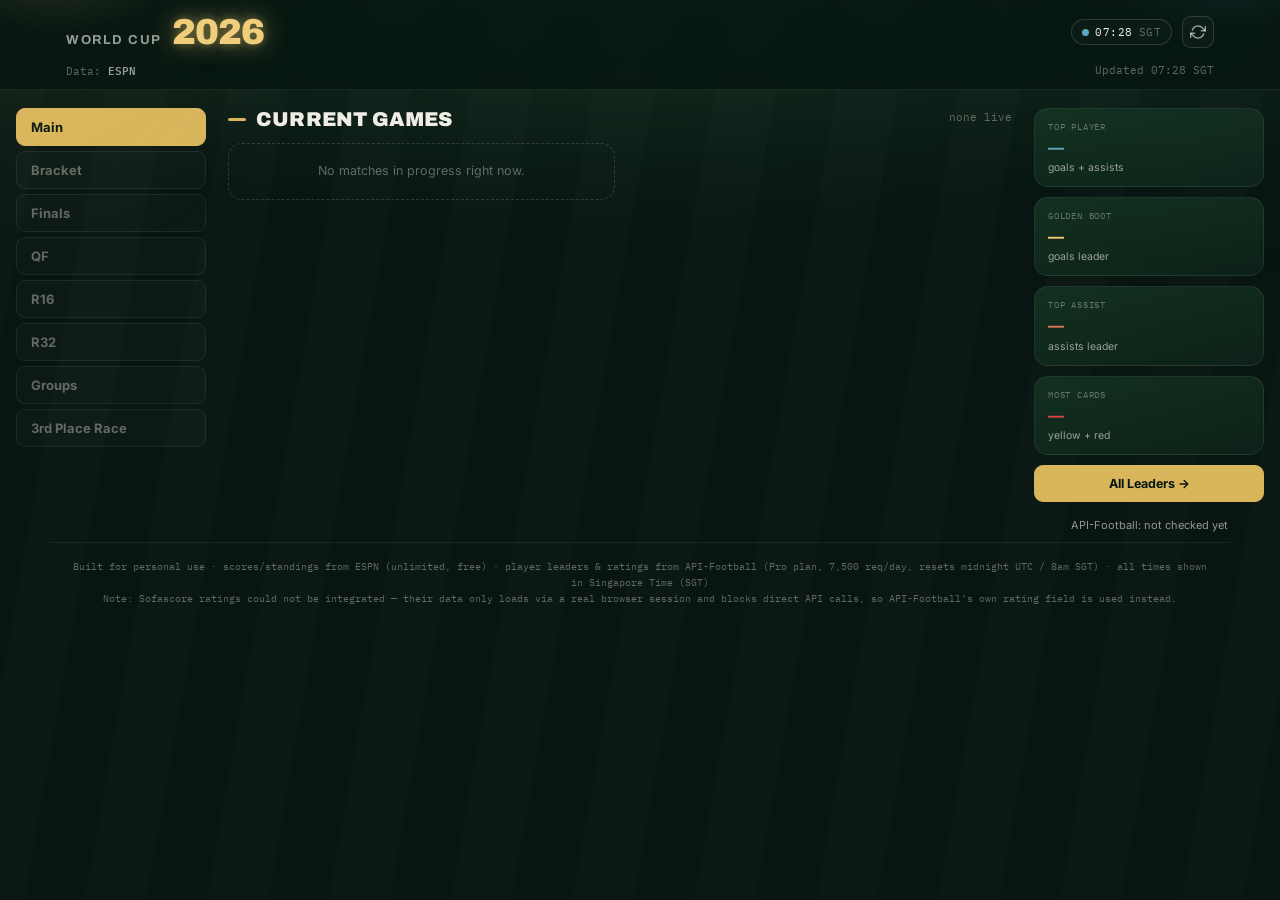
==== commit 0ca99ad6: "Add files via upload" ====
--- a/index.html
+++ b/index.html
@@ -1,64 +1,3473 @@
 <!DOCTYPE html>
 <html lang="en">
 <head>
-<meta charset="UTF-8"/>
-<meta name="viewport" content="width=device-width, initial-scale=1.0"/>
-<title>THFC Dashboard</title>
-<meta name="description" content="Tottenham Hotspur fan dashboard — live squad, injuries, fixtures, transfers and news."/>
-<meta name="theme-color" content="#050D1A"/>
-<link rel="manifest" href="manifest.json"/>
-<link rel="icon" href="data:image/svg+xml,%3Csvg xmlns='http://www.w3.org/2000/svg' viewBox='0 0 100 100'%3E%3Crect width='100' height='100' rx='18' fill='%23132257'/%3E%3Ctext x='50' y='68' font-size='60' text-anchor='middle' fill='%23CAAB4A' font-family='sans-serif' font-weight='900'%3ES%3C/text%3E%3C/svg%3E"/>
-<link rel="apple-touch-icon" href="data:image/svg+xml,%3Csvg xmlns='http://www.w3.org/2000/svg' viewBox='0 0 100 100'%3E%3Crect width='100' height='100' rx='18' fill='%23132257'/%3E%3Ctext x='50' y='68' font-size='60' text-anchor='middle' fill='%23CAAB4A' font-family='sans-serif' font-weight='900'%3ES%3C/text%3E%3C/svg%3E"/>
-<meta name="apple-mobile-web-app-capable" content="yes"/>
-<meta name="apple-mobile-web-app-status-bar-style" content="black-translucent"/>
-<meta name="apple-mobile-web-app-title" content="THFC"/>
-<!-- React/ReactDOM loaded as UMD builds from CDN. The app bundle itself
-     (below) is precompiled ahead of time by build.js via esbuild — no
-     Babel-in-browser, no runtime JSX parsing, minified. -->
-<script src="https://cdnjs.cloudflare.com/ajax/libs/react/18.2.0/umd/react.production.min.js"></script>
-<script src="https://cdnjs.cloudflare.com/ajax/libs/react-dom/18.2.0/umd/react-dom.production.min.js"></script>
+<meta charset="UTF-8">
+<meta name="viewport" content="width=device-width, initial-scale=1.0, maximum-scale=1, viewport-fit=cover">
+<title>World Cup 2026 — Live</title>
+<meta name="mobile-web-app-capable" content="yes">
+<meta name="apple-mobile-web-app-capable" content="yes">
+<link rel="icon" href="data:image/svg+xml,%3Csvg xmlns='http://www.w3.org/2000/svg' viewBox='0 0 100 100'%3E%3Crect width='100' height='100' rx='18' fill='%230A1F16'/%3E%3Ctext x='50' y='62' font-size='44' text-anchor='middle' fill='%23D9B65C' font-family='Arial' font-weight='bold'%3E⚽%3C/text%3E%3C/svg%3E">
+<link rel="apple-touch-icon" href="data:image/svg+xml,%3Csvg xmlns='http://www.w3.org/2000/svg' viewBox='0 0 100 100'%3E%3Crect width='100' height='100' rx='18' fill='%230A1F16'/%3E%3Ctext x='50' y='62' font-size='44' text-anchor='middle' fill='%23D9B65C' font-family='Arial' font-weight='bold'%3E⚽%3C/text%3E%3C/svg%3E">
+<link rel="manifest" href="./manifest.json">
+<meta name="apple-mobile-web-app-status-bar-style" content="black-translucent">
+<meta name="apple-mobile-web-app-title" content="WC26">
+<meta name="theme-color" content="#0A1F16">
+<link rel="preconnect" href="https://fonts.googleapis.com">
+<link rel="preconnect" href="https://fonts.gstatic.com" crossorigin>
+<link href="https://fonts.googleapis.com/css2?family=Archivo:wght@600;700;800;900&family=Inter:wght@400;500;600;700&family=IBM+Plex+Mono:wght@400;500;600&display=swap" rel="stylesheet">
 <style>
-*,*::before,*::after{box-sizing:border-box;margin:0;padding:0;}
-html,body,#root{width:100%;height:100%;overflow:hidden;}
-body{background:#050D1A;font-family:'Segoe UI',system-ui,-apple-system,sans-serif;color:#C8D8F0;font-size:14px;}
-button{font-family:inherit;cursor:pointer;}
-a{color:inherit;text-decoration:none;}
-.app-shell{height:100vh;height:100dvh;}
-.scroll{overflow-y:auto;overflow-x:hidden;}
-.scroll::-webkit-scrollbar{width:3px;}
-.scroll::-webkit-scrollbar-track{background:transparent;}
-.scroll::-webkit-scrollbar-thumb{background:#CAAB4A55;border-radius:2px;}
-@keyframes fillBar{from{width:0;}to{width:var(--w);}}
-.bar-fill{animation:fillBar 1.2s ease-out forwards;}
-@keyframes blink{0%,100%{opacity:1;}50%{opacity:0;}}
-.blink{animation:blink 1s infinite;}
-@keyframes fadeIn{from{opacity:0;transform:translateY(8px);}to{opacity:1;transform:translateY(0);}}
-.fade-in{animation:fadeIn 0.3s ease-out;}
-@keyframes newsFlash{0%,100%{background:#CAAB4A22;border-color:#CAAB4A88;}50%{background:#CAAB4A44;border-color:#CAAB4A;}}
-.news-flash{animation:newsFlash 1.5s infinite;}
-.nav-btn:not(.nav-btn-active):hover{color:#CAAB4A !important;background:#0D1E35;}
-.nav-btn:not(.nav-btn-active):active{color:#EEF4FF !important;background:#0D1E35;}
-body::after{content:'';position:fixed;inset:0;background:repeating-linear-gradient(0deg,transparent,transparent 3px,rgba(0,0,0,0.02) 3px,rgba(0,0,0,0.02) 4px);pointer-events:none;z-index:9999;}
-@keyframes shimmer{0%{background-position:-400px 0;}100%{background-position:400px 0;}}
-.skel{background:linear-gradient(90deg,#0D1E35 25%,#132A48 37%,#0D1E35 63%);background-size:800px 100%;animation:shimmer 1.4s ease infinite;border-radius:6px;}
-.squad-card{transition:transform 0.15s,border-color 0.15s,box-shadow 0.15s;}
-.squad-card:hover{transform:translateY(-2px);border-color:#CAAB4A88 !important;box-shadow:0 6px 16px #0008;}
-input:focus{border-color:#CAAB4A !important;box-shadow:0 0 0 3px #CAAB4A22;}
-input::placeholder{color:#4A6A8A;}
+  :root{
+    --pitch-0:#081511;
+    --pitch-1:#0D2118;
+    --pitch-2:#12301F;
+    --pitch-3:#1B4029;
+    --line: rgba(240,237,228,0.08);
+    --line-strong: rgba(240,237,228,0.16);
+    --paper:#F0EDE4;
+    --paper-dim: rgba(240,237,228,0.62);
+    --paper-faint: rgba(240,237,228,0.38);
+    --gold:#D9B65C;
+    --gold-bright:#F0CD7A;
+    --gold-dim: rgba(217,182,92,0.16);
+    --azure:#5FA8C0;
+    --azure-dim: rgba(95,168,192,0.16);
+    --coral:#E2725B;
+    --coral-dim: rgba(226,114,91,0.16);
+    --red-card:#D64545;
+    --red-card-dim: rgba(214,69,69,0.16);
+    --radius:14px;
+    --radius-sm:9px;
+    --mono: 'IBM Plex Mono', 'SF Mono', ui-monospace, Menlo, monospace;
+    --disp: 'Archivo', 'Helvetica Neue', Arial, sans-serif;
+    --body: 'Inter', -apple-system, 'SF Pro Text', Arial, sans-serif;
+  }
+
+  *{box-sizing:border-box;}
+  html,body{margin:0;padding:0;}
+  body{
+    background: radial-gradient(ellipse 120% 60% at 50% -10%, var(--pitch-2), var(--pitch-0) 60%);
+    color: var(--paper);
+    font-family: var(--body);
+    -webkit-font-smoothing: antialiased;
+    padding-bottom: 48px;
+    min-height: 100vh;
+  }
+
+  body::before{
+    content:"";
+    position:fixed; inset:0;
+    background: repeating-linear-gradient(
+      100deg,
+      rgba(255,255,255,0.015) 0px,
+      rgba(255,255,255,0.015) 60px,
+      transparent 60px,
+      transparent 120px
+    );
+    pointer-events:none;
+    z-index:0;
+  }
+
+  /* Quiet echo of the header's floodlight signature — barely-there glow at
+     the top corners, as if the whole page sits under the same stadium lights. */
+  body::after{
+    content:"";
+    position:fixed; inset:0;
+    background:
+      radial-gradient(circle 360px at 4% 2%, rgba(240,205,122,0.05), transparent 70%),
+      radial-gradient(circle 400px at 96% 1%, rgba(95,168,192,0.045), transparent 70%),
+      radial-gradient(ellipse 900px 260px at 50% 0%, rgba(255,246,224,0.03), transparent 75%);
+    pointer-events:none;
+    z-index:0;
+  }
+
+  a{color:inherit; text-decoration:none;}
+
+  /* ---------- Header ---------- */
+  header{
+    position: sticky; top:0; z-index:50;
+    background: rgba(8,21,17,0.86);
+    backdrop-filter: blur(14px) saturate(140%);
+    -webkit-backdrop-filter: blur(14px) saturate(140%);
+    border-bottom: 1px solid var(--line);
+    overflow: hidden;
+  }
+  /* Signature moment: floodlights switching on behind the wordmark — three
+     soft beams (warm gold, hot white, cool azure) breathing slowly, like a
+     stadium lighting rig humming to life before kickoff. */
+  header::before{
+    content:"";
+    position:absolute; inset:-70px -10% auto -10%;
+    height:230px;
+    background:
+      radial-gradient(ellipse 220px 150px at 12% 0%, rgba(240,205,122,0.20), transparent 68%),
+      radial-gradient(ellipse 280px 170px at 50% -15%, rgba(255,246,224,0.16), transparent 62%),
+      radial-gradient(ellipse 220px 150px at 88% 0%, rgba(95,168,192,0.16), transparent 68%);
+    pointer-events:none;
+    z-index:0;
+    animation: floodlightPulse 7s ease-in-out infinite;
+  }
+  @keyframes floodlightPulse{
+    0%, 100%{ opacity:0.8; }
+    50%{ opacity:1; }
+  }
+  @media (prefers-reduced-motion: reduce){
+    header::before{ animation:none; }
+  }
+  .hdr-top{
+    display:flex; align-items:center; justify-content:space-between;
+    padding: 14px 16px 10px;
+    max-width: 1180px; margin:0 auto;
+    position:relative; z-index:1;
+  }
+  .brand{display:flex; align-items:baseline; gap:10px;}
+  .brand .wc{
+    font-family: var(--disp); font-weight:700; letter-spacing:1.5px;
+    font-size:13px; color:var(--paper-dim); text-transform:uppercase;
+  }
+  .brand .yr{
+    font-family: var(--disp); font-weight:900; font-size:36px;
+    color: var(--gold-bright);
+    letter-spacing: -1px;
+    line-height:1;
+    text-shadow: 0 0 26px rgba(240,205,122,0.5), 0 0 8px rgba(240,205,122,0.35);
+  }
+  @media (max-width:520px){
+    .brand .yr{ font-size:28px; }
+    .brand .wc{ font-size:11px; letter-spacing:1.2px; }
+  }
+  .hdr-right{display:flex; align-items:center; gap:10px;}
+  .live-chip{
+    display:flex; align-items:center; gap:6px;
+    font-family: var(--mono); font-size:11px; letter-spacing:0.5px;
+    color: var(--paper-dim);
+    padding:5px 10px;
+    border:1px solid var(--line-strong);
+    border-radius:100px;
+    background: rgba(255,255,255,0.02);
+  }
+  .pulse{
+    width:7px; height:7px; border-radius:50%;
+    background: var(--coral);
+    box-shadow: 0 0 0 0 rgba(226,114,91,0.6);
+    animation: pulse 2s infinite;
+  }
+  .pulse.idle{background: var(--azure); animation:none; box-shadow:none;}
+  @keyframes pulse{
+    0%{box-shadow:0 0 0 0 rgba(226,114,91,0.55);}
+    70%{box-shadow:0 0 0 7px rgba(226,114,91,0);}
+    100%{box-shadow:0 0 0 0 rgba(226,114,91,0);}
+  }
+  #clockTxt{color:var(--paper);}
+  .iconbtn{
+    width:32px; height:32px; border-radius:9px;
+    border:1px solid var(--line-strong);
+    background: rgba(255,255,255,0.02);
+    display:flex; align-items:center; justify-content:center;
+    cursor:pointer; color:var(--paper-dim);
+    transition: background .15s, transform .15s, color .15s;
+  }
+  .iconbtn:hover{background: rgba(255,255,255,0.06); color:var(--paper);}
+  .iconbtn:active{transform: scale(0.92);}
+  .iconbtn svg{width:16px; height:16px;}
+  .iconbtn.spinning svg{animation: spin 0.7s linear infinite;}
+  @keyframes spin{ to{ transform: rotate(360deg);} }
+
+  .hamburger-btn{ display:none; }
+
+  nav.left-nav{
+    display:none;
+    flex-direction: column;
+    gap: 5px;
+    padding: 4px 16px 14px;
+    max-width: 1180px; margin:0 auto;
+  }
+  nav.left-nav button{
+    width:100%;
+    text-align:left;
+    font-family: var(--body); font-weight:700; font-size:13.5px;
+    color: var(--paper-dim);
+    background: rgba(255,255,255,0.02);
+    border:1px solid var(--line);
+    padding:11px 14px;
+    border-radius: var(--radius-sm);
+    cursor:pointer;
+    transition: all .15s;
+  }
+  nav.left-nav button.active{
+    color: var(--pitch-0);
+    background: var(--gold);
+    border-color: var(--gold);
+  }
+  nav.left-nav button:not(.active):hover{
+    color:var(--paper); border-color: var(--line-strong); background: rgba(255,255,255,0.05);
+  }
+  @media (max-width: 900px){
+    .hamburger-btn{ display:flex; }
+    nav.left-nav.open{ display:flex; }
+  }
+
+  .updated-row{
+    max-width:1180px; margin:0 auto;
+    padding: 0 16px 10px;
+    display:flex; justify-content:space-between; align-items:center;
+    font-family: var(--mono); font-size:10.5px; color: var(--paper-faint);
+    flex-wrap: wrap; gap:4px;
+  }
+  .updated-row .src-tag{
+    color: var(--paper-faint);
+  }
+  .updated-row .src-tag b{ color: var(--paper-dim); font-weight:600; }
+
+  .app-shell{
+    display:grid;
+    grid-template-columns: 190px 1fr 230px;
+    gap: 22px;
+    max-width: 1500px;
+    margin: 0 auto;
+    padding: 18px 16px 0;
+    align-items: start;
+  }
+  .left-nav-desktop{
+    grid-column: 1; grid-row: 1;
+    position: sticky; top: 16px;
+    display: flex; flex-direction: column; gap: 5px;
+  }
+  .left-nav-desktop button{
+    text-align:left;
+    font-family: var(--body); font-weight:700; font-size:13px;
+    color: var(--paper-faint);
+    background: rgba(255,255,255,0.02);
+    border:1px solid var(--line);
+    padding:10px 14px;
+    border-radius: var(--radius-sm);
+    cursor:pointer;
+    transition: all .15s;
+  }
+  .left-nav-desktop button.active{
+    color: var(--pitch-0);
+    background: var(--gold);
+    border-color: var(--gold);
+  }
+  .left-nav-desktop button:not(.active):hover{
+    color:var(--paper); border-color: var(--line-strong); background: rgba(255,255,255,0.05);
+  }
+  .left-nav-desktop button:active{ transform: scale(0.97); }
+
+  .right-sidebar{
+    grid-column: 3; grid-row: 1;
+    position: sticky; top: 16px;
+    display: flex; flex-direction: column; gap: 10px;
+  }
+  .rs-card{
+    background: linear-gradient(165deg, var(--pitch-2), var(--pitch-1));
+    border:1px solid var(--line);
+    border-radius: var(--radius);
+    padding: 12px 13px;
+    position:relative; overflow:hidden;
+  }
+  .rs-card .eyebrow{
+    font-family: var(--mono); font-size:9px; letter-spacing:0.8px;
+    color: var(--paper-faint); text-transform:uppercase;
+    margin-bottom:6px; display:flex; align-items:center; justify-content:space-between;
+  }
+  .rs-card .big{
+    font-family: var(--disp); font-weight:800; font-size:16px;
+    line-height:1.2; letter-spacing:-0.2px;
+    color: var(--paper);
+    display:flex; align-items:center; gap:7px;
+  }
+  .rs-card .big img{ width:22px; height:22px; border-radius:50%; object-fit:cover; background:var(--pitch-3); flex:0 0 auto;}
+  .rs-card .sub{ font-size:10.5px; color:var(--paper-dim); margin-top:4px; }
+  .rs-card.accent-gold .big{color: var(--gold-bright);}
+  .rs-card.accent-azure .big{color: var(--azure);}
+  .rs-card.accent-coral .big{color: var(--coral);}
+  .rs-card.accent-red .big{color: var(--red-card);}
+  .rs-card.rs-countdown{
+    background: linear-gradient(120deg, var(--gold-dim), rgba(217,182,92,0.04));
+    border-color: rgba(217,182,92,0.35);
+  }
+  .rs-card.rs-countdown .eyebrow{ color: var(--gold-bright); }
+  .rs-label{
+    font-family: var(--disp); font-weight:700; font-size:13px;
+    color: var(--paper); white-space:nowrap; overflow:hidden; text-overflow:ellipsis;
+  }
+  .rs-value{
+    font-family: var(--mono); font-weight:600; font-size:14px;
+    color: var(--gold-bright); margin-top:4px;
+  }
+  .rs-all-leaders-btn{
+    font-family: var(--body); font-weight:700; font-size:12.5px;
+    color: var(--pitch-0); background: var(--gold);
+    border:1px solid var(--gold); border-radius: var(--radius-sm);
+    padding:10px 13px; cursor:pointer; transition: all .15s;
+  }
+  .rs-all-leaders-btn:hover{ background: var(--gold-bright); }
+  .rs-all-leaders-btn:active{ transform: scale(0.97); }
+
+  .finals-group-label{
+    font-family: var(--mono); font-size:10px; letter-spacing:0.8px;
+    color: var(--paper-faint); text-transform:uppercase;
+    margin: 16px 0 8px;
+    grid-column: 1 / -1;
+  }
+  .finals-group-label:first-child{ margin-top:0; }
+
+  main{
+    grid-column: 2; grid-row: 1;
+    position:relative; z-index:1;
+    min-width: 0;
+  }
+
+  @media (max-width: 900px){
+    .app-shell{
+      grid-template-columns: 1fr;
+      padding: 12px 14px 0;
+      gap: 14px;
+    }
+    .left-nav-desktop{ display:none; }
+    .right-sidebar{
+      display: none; /* shown only on the Main page via the rule below */
+      grid-column:1; grid-row:1;
+      position: static;
+      grid-template-columns: repeat(2, 1fr);
+      gap: 10px;
+    }
+    body[data-active-page="current"] .right-sidebar{
+      display: grid;
+    }
+    .rs-card.rs-countdown{ grid-column: 1 / -1; } /* countdown spans full width when present */
+    .rs-all-leaders-btn{ grid-column: 1 / -1; }
+    main{ grid-column:1; grid-row:2; }
+  }
+
+
+
+  /* ---------- Section heading ---------- */
+  .section{ display:none; margin-bottom: 26px; }
+  .section.active-section{ display:block; }
+
+  /* ---------- Next Up (waiting-room) panel on the Main page ---------- */
+  .nextup-panel{
+    margin-top:20px; padding-top:18px; border-top:1px solid var(--line);
+  }
+  .nextup-head{
+    font-family: var(--mono); font-size:10px; letter-spacing:0.8px;
+    color: var(--paper-faint); text-transform:uppercase; margin-bottom:10px;
+  }
+  .nextup-teams{
+    display:flex; align-items:center; justify-content:center; gap:18px;
+    margin-bottom:16px; flex-wrap:wrap;
+  }
+  .nextup-team{ display:flex; align-items:center; gap:8px; }
+  .nextup-team img{ width:32px; height:32px; object-fit:contain; }
+  .nextup-team .nm{ font-family: var(--disp); font-weight:800; font-size:18px; color:var(--paper); }
+  .nextup-vs{ font-family: var(--mono); color:var(--paper-faint); font-size:12px; }
+  .nextup-when{ text-align:center; font-family: var(--mono); font-size:11.5px; color:var(--gold-bright); margin-bottom:16px; }
+  .nextup-grid{ display:grid; grid-template-columns: repeat(2,1fr); gap:14px; }
+  @media (max-width:640px){ .nextup-grid{ grid-template-columns:1fr; } }
+  .nextup-col{
+    background: linear-gradient(165deg, var(--pitch-2), var(--pitch-1));
+    border:1px solid var(--line); border-radius: var(--radius);
+    padding:14px 15px;
+  }
+  .nextup-col .col-title{ font-family: var(--disp); font-weight:800; font-size:14px; color:var(--paper); margin-bottom:8px; }
+  .nextup-row{ display:flex; justify-content:space-between; gap:8px; font-size:12px; padding:4px 0; border-top:1px solid var(--line); }
+  .nextup-row:first-of-type{ border-top:none; }
+  .nextup-row .lbl{ color:var(--paper-faint); }
+  .nextup-row .val{ color:var(--paper); font-weight:600; text-align:right; }
+  .form-chips{ display:flex; gap:4px; }
+  .form-chip{
+    width:18px; height:18px; border-radius:4px; font-size:10px; font-weight:800;
+    display:flex; align-items:center; justify-content:center; color:#fff;
+    font-family: var(--mono, monospace);
+  }
+  .form-chip.W{ background: rgba(122,200,150,0.85); }
+  .form-chip.D{ background: rgba(217,182,92,0.7); color:#1a1a1a; }
+  .form-chip.L{ background: rgba(226,114,91,0.85); }
+  .nextup-insight{
+    margin-top:12px; padding:10px 12px; border-radius: var(--radius);
+    background: rgba(217,182,92,0.08); border:1px solid rgba(217,182,92,0.25);
+    font-size:12.5px; line-height:1.5; color: var(--paper);
+  }
+  .section-head{
+    display:flex; align-items:baseline; justify-content:space-between;
+    margin-bottom:13px; gap:10px;
+  }
+  .section-head h2{
+    font-family: var(--disp); font-weight:900; font-size:20px;
+    letter-spacing:0.2px; text-transform:uppercase;
+    color:var(--paper); margin:0;
+    display:flex; align-items:center; gap:10px;
+  }
+  .section-head h2 .dash{width:18px; height:3px; background:var(--gold); display:inline-block; border-radius:2px;}
+  .section-head .meta{
+    font-family: var(--mono); font-size:10.5px; color:var(--paper-faint);
+    white-space:nowrap;
+  }
+  .proxy-note{
+    font-family: var(--mono); font-size:9.5px; color: var(--paper-faint);
+    margin: -4px 0 11px; font-style: italic;
+  }
+
+  .af-control-bar{
+    display:flex; align-items:center; justify-content:space-between;
+    gap:10px; flex-wrap:wrap;
+    margin-bottom:8px;
+  }
+  .af-load-btn{
+    display:flex; align-items:center; gap:7px;
+    font-family: var(--body); font-weight:700; font-size:13px;
+    color: var(--pitch-0);
+    background: var(--gold);
+    border: none;
+    padding: 9px 16px;
+    border-radius: 100px;
+    cursor:pointer;
+    transition: transform .15s, background .15s;
+  }
+  .af-load-btn:hover{ background: var(--gold-bright); }
+  .af-load-btn:active{ transform: scale(0.96); }
+  .af-load-btn:disabled{
+    background: var(--pitch-3); color: var(--paper-faint); cursor: progress;
+  }
+  .af-load-btn.spinning svg{ animation: spin 0.8s linear infinite; }
+  .af-quota{
+    font-family: var(--mono); font-size:11px; color: var(--paper-dim);
+    padding: 6px 12px;
+    border: 1px solid var(--line-strong);
+    border-radius: 100px;
+    background: rgba(255,255,255,0.02);
+  }
+  .af-quota.low{ color: var(--coral); border-color: rgba(226,114,91,0.4); }
+  .af-quota.ok{ color: var(--azure); }
+
+
+  /* ---------- Match cards ---------- */
+  .match-grid{
+    display:grid; grid-template-columns: repeat(2,1fr);
+    gap:10px;
+  }
+  .match-card{
+    background: linear-gradient(165deg, var(--pitch-2), var(--pitch-1));
+    border:1px solid var(--line);
+    border-radius: var(--radius);
+    padding: 12px 14px 11px;
+    position:relative;
+  }
+  .match-card.is-live{
+    border-color: rgba(226,114,91,0.45);
+    box-shadow: 0 0 0 1px rgba(226,114,91,0.08), 0 8px 24px -12px rgba(226,114,91,0.25);
+  }
+  .match-top{
+    display:flex; justify-content:space-between; align-items:center;
+    margin-bottom:10px;
+  }
+  .match-tag{
+    font-family: var(--mono); font-size:10px; letter-spacing:0.4px;
+    color: var(--paper-faint);
+  }
+  .match-tag.live{
+    color: var(--coral); font-weight:700;
+    display:flex; align-items:center; gap:5px;
+  }
+  .match-tag.live::before{
+    content:""; width:5px; height:5px; border-radius:50%; background:var(--coral);
+    animation: pulse 1.6s infinite;
+  }
+  .match-group{ font-family:var(--mono); font-size:10px; color:var(--paper-faint); text-align:right;}
+
+  /* ---------- Live match tabs: Lineups / Stats / Ratings ---------- */
+  .live-tabs{
+    margin-top:12px; padding-top:11px; border-top:1px solid var(--line);
+  }
+  .lt-tabbar{ display:flex; gap:6px; margin-bottom:10px; }
+  .lt-tab{
+    font-family: var(--body); font-weight:700; font-size:11.5px;
+    color: var(--paper-faint);
+    background: rgba(255,255,255,0.02);
+    border:1px solid var(--line);
+    padding:5px 12px;
+    border-radius:100px;
+    cursor:pointer;
+    transition: all .15s;
+  }
+  .lt-tab.active{ color:var(--pitch-0); background:var(--gold); border-color:var(--gold); }
+  .lt-tab:not(.active):hover{ color:var(--paper); border-color:var(--line-strong); }
+  .lt-panel{ display:none; }
+  .lt-panel.active{ display:block; }
+  .lt-empty{ font-size:11px; color:var(--paper-faint); font-style:italic; padding:4px 0; }
+
+  .lt-stat-row{ margin-bottom:9px; }
+  .lt-stat-row .lt-stat-val{ font-family:var(--mono); font-weight:700; font-size:12px; color:var(--paper); }
+  .lt-stat-row{ display:grid; grid-template-columns: 46px 1fr 46px; align-items:center; gap:8px; }
+  .lt-stat-val.left{ text-align:right; }
+  .lt-stat-val.right{ text-align:left; }
+  .lt-stat-label{
+    font-family: var(--mono); font-size:9.5px; letter-spacing:0.3px;
+    color: var(--paper-faint); text-align:center; text-transform:uppercase;
+    grid-column: 2; grid-row: 1;
+  }
+  .lt-stat-bar{
+    grid-column: 1 / -1; grid-row: 2;
+    height:4px; border-radius:2px; background: rgba(255,255,255,0.06);
+    overflow:hidden; margin-top:4px;
+  }
+  .lt-stat-bar-fill{ height:100%; background: var(--gold); border-radius:2px; }
+
+  .lt-lineups-grid{ display:grid; grid-template-columns: repeat(2,1fr); gap:14px; }
+  @media (max-width:400px){ .lt-lineups-grid{ grid-template-columns:1fr; } }
+  .lt-lineup-col{}
+  .lt-formation{
+    font-family: var(--mono); font-size:10px; color:var(--gold-bright);
+    letter-spacing:0.4px; margin-bottom:6px;
+  }
+  .lt-player-row{
+    display:flex; align-items:center; justify-content:space-between; gap:8px;
+    font-size:11.5px; color:var(--paper-dim);
+    padding:3px 0; border-top:1px solid var(--line);
+  }
+  .lt-player-row:first-of-type{ border-top:none; }
+  .lt-num{ font-family:var(--mono); color:var(--paper-faint); flex:0 0 auto; margin-right:6px; }
+  .lt-rating{ font-family:var(--mono); font-weight:700; color:var(--gold-bright); }
+
+  .team-row{
+    display:flex; align-items:center; justify-content:space-between;
+    padding:4px 0;
+  }
+  .team-id{ display:flex; align-items:center; gap:8px; min-width:0;}
+  .team-id img{ width:22px; height:22px; object-fit:contain; flex:0 0 auto;}
+  .team-id .flag-fallback{
+    width:22px; height:22px; border-radius:4px; flex:0 0 auto;
+    background: var(--pitch-3);
+    display:flex; align-items:center; justify-content:center;
+    font-family:var(--mono); font-size:9px; color:var(--paper-faint);
+  }
+  .team-id .name{
+    font-size:13.5px; font-weight:600; color:var(--paper);
+    white-space:nowrap; overflow:hidden; text-overflow:ellipsis;
+  }
+  .team-row.winner .name{ color: var(--gold-bright); }
+  .team-row.loser .name{ color: var(--paper-dim); }
+  .score{
+    font-family: var(--disp); font-weight:800; font-size:18px;
+    color: var(--paper); min-width:22px; text-align:right;
+  }
+  .team-row.loser .score{ color:var(--paper-dim); }
+
+  .pk-note{
+    font-family: var(--mono); font-size: 10.5px; color: var(--gold-bright);
+    margin-top: 4px; font-weight: 600;
+  }
+
+  .events-timeline{
+    margin-top: 9px; padding-top: 8px;
+    border-top: 1px solid var(--line);
+    display: flex; flex-direction: column; gap: 5px;
+  }
+  .event-row{
+    display: grid; grid-template-columns: 32px 18px 1fr;
+    align-items: baseline; gap: 6px;
+    font-size: 11.5px; color: var(--paper-dim);
+  }
+  .event-min{ font-family: var(--mono); font-size: 10.5px; color: var(--paper-faint); }
+  .event-icon{ font-size: 12px; }
+  .event-team{ display: none; } /* team name implied by player; kept in DOM for potential future grouping */
+  .event-detail{ color: var(--paper); }
+  .event-detail strong{ font-weight: 700; }
+  .event-row.event-missed .event-detail strong{ color: var(--paper-dim); font-weight: 600; }
+  .event-row.event-missed .event-detail{ font-style: italic; }
+
+  .match-bottom{
+    display:flex; justify-content:space-between; align-items:center;
+    margin-top:9px; padding-top:8px;
+    border-top:1px solid var(--line);
+    font-family:var(--mono); font-size:10px; color:var(--paper-faint);
+  }
+
+  .empty-note{
+    font-size:12.5px; color:var(--paper-faint);
+    padding: 18px 14px; text-align:center;
+    border:1px dashed var(--line-strong); border-radius:var(--radius);
+    line-height:1.5;
+  }
+  .empty-note a{ color: var(--gold-bright); text-decoration: underline; }
+
+  /* ---------- Group tables ---------- */
+  .groups-grid{
+    display:grid; grid-template-columns: repeat(3,1fr);
+    gap:10px;
+  }
+  .group-card{
+    background: linear-gradient(165deg, var(--pitch-2), var(--pitch-1));
+    border:1px solid var(--line);
+    border-radius: var(--radius);
+    padding: 12px 13px;
+  }
+  .group-card .gname{
+    font-family:var(--disp); font-weight:800; font-size:12px;
+    letter-spacing:0.6px; color:var(--gold-bright);
+    margin-bottom:8px; text-transform:uppercase;
+  }
+  table.gtable{ width:100%; border-collapse:collapse; font-size:11.5px;}
+  table.gtable th{
+    font-family:var(--mono); font-size:9px; color:var(--paper-faint);
+    text-align:center; font-weight:500; padding-bottom:5px;
+    text-transform:uppercase;
+  }
+  table.gtable th.team-h{ text-align:left;}
+  table.gtable td{ padding:4px 2px; text-align:center; color:var(--paper-dim);}
+  table.gtable td.team-c{
+    text-align:left; color:var(--paper); font-weight:600;
+    display:flex; align-items:center; gap:6px;
+  }
+  table.gtable td.team-c img{width:15px; height:15px; object-fit:contain;}
+  table.gtable td.pts{ color:var(--paper); font-weight:700;}
+  table.gtable tr.adv td.team-c{ box-shadow: inset 3px 0 0 var(--gold);}
+  table.gtable tr.adv td.team-c{ padding-left:6px;}
+  table.gtable tr.elim td.team-c .name-txt{ color:var(--paper-faint);}
+
+  /* ---------- 3rd place race ---------- */
+  .third-list{
+    background: linear-gradient(165deg, var(--pitch-2), var(--pitch-1));
+    border:1px solid var(--line); border-radius: var(--radius);
+    overflow:hidden;
+  }
+  .third-row{
+    display:grid; grid-template-columns: 26px 1fr 34px 28px 36px 40px 46px;
+    align-items:center; gap:6px;
+    padding:9px 14px;
+    border-bottom:1px solid var(--line);
+    font-size:12px;
+  }
+  .third-row:last-child{border-bottom:none;}
+  .third-row.head{
+    font-family:var(--mono); font-size:9.5px; color:var(--paper-faint);
+    text-transform:uppercase; padding:8px 14px;
+  }
+  .third-row .rk{ font-family:var(--mono); color:var(--paper-faint); font-size:11px;}
+  .third-row.qualify{ box-shadow: inset 3px 0 0 var(--gold); }
+  .third-row .tname{ display:flex; align-items:center; gap:8px; color:var(--paper); font-weight:600; min-width:0;}
+  .third-row .tname img{ width:18px; height:18px; object-fit:contain; flex:0 0 auto;}
+  .third-row .num{ text-align:center; color:var(--paper-dim); font-family:var(--mono); font-size:11.5px;}
+  .third-row .pts-c{ text-align:center; font-weight:800; color:var(--gold-bright); font-family:var(--disp);}
+
+  /* ---------- R32 matchup grid ---------- */
+  .r32-grid{ display:grid; grid-template-columns: repeat(2,1fr); gap:10px;}
+  .r32-card{
+    background: linear-gradient(165deg, var(--pitch-2), var(--pitch-1));
+    border:1px solid var(--line);
+    border-radius: var(--radius);
+    padding: 12px 14px 11px;
+  }
+  .r32-card .r32-top{
+    display:flex; justify-content:space-between; align-items:baseline;
+    margin-bottom:9px;
+  }
+  .r32-card .match-no{ font-family:var(--mono); font-size:9.5px; color:var(--paper-faint); }
+  .r32-card .r32-when{ font-family:var(--mono); font-size:10px; color:var(--paper-faint); text-align:right;}
+  .r32-slot{
+    display:flex; align-items:center; justify-content:space-between;
+    padding:5px 0;
+  }
+  .r32-slot .team-id{ display:flex; align-items:center; gap:8px; min-width:0;}
+  .r32-slot .team-id img{ width:20px; height:20px; object-fit:contain; flex:0 0 auto;}
+  .r32-slot .name{
+    font-size:13px; font-weight:600; color:var(--paper);
+    white-space:nowrap; overflow:hidden; text-overflow:ellipsis;
+  }
+  .r32-slot .name.tbd{ color: var(--paper-faint); font-weight:500; font-style:italic; font-size:12px;}
+  .r32-slot .score{ font-family:var(--disp); font-weight:800; font-size:16px; color:var(--paper);}
+  .r32-vs{
+    font-family:var(--mono); font-size:9px; color:var(--paper-faint);
+    text-align:center; padding:2px 0;
+  }
+  .r32-card .r32-venue{
+    margin-top:8px; padding-top:7px; border-top:1px solid var(--line);
+    font-family:var(--mono); font-size:9.5px; color:var(--paper-faint);
+  }
+  .r32-card.is-live{ border-color: rgba(226,114,91,0.45); }
+  .r32-card.is-done .name{ color: var(--paper-dim); }
+  .r32-card.is-done .winner-row .name{ color: var(--gold-bright); }
+
+  /* ---------- Click-to-expand (completed / upcoming fixtures) ---------- */
+  .r32-card.has-details{ cursor:pointer; transition: border-color .15s; }
+  .r32-card.has-details:hover{ border-color: var(--line-strong); }
+  .expand-toggle-hint{
+    margin-top:8px; padding-top:7px; border-top:1px solid var(--line);
+    font-family: var(--mono); font-size:9.5px; color: var(--paper-faint);
+    display:flex; align-items:center; justify-content:space-between;
+  }
+  .expand-toggle-hint .chevron{ transition: transform .2s; display:inline-block;}
+  .r32-card.expanded .expand-toggle-hint .chevron{ transform: rotate(180deg);}
+  .expand-panel{
+    display:none;
+    max-height:0; overflow:hidden;
+  }
+  .r32-card.expanded .expand-panel{ display:block; max-height:none;}
+
+  /* ---------- Head-to-head ---------- */
+  .h2h-panel{
+    margin-top:12px; padding:12px 14px;
+    background: linear-gradient(165deg, var(--pitch-2), var(--pitch-1));
+    border:1px solid var(--line); border-radius: var(--radius-sm);
+  }
+  .h2h-title{
+    font-family: var(--mono); font-size:9.5px; letter-spacing:0.8px;
+    color: var(--gold-bright); text-transform:uppercase;
+    margin-bottom:8px;
+  }
+  .h2h-summary{
+    font-family: var(--mono); font-size:11.5px; color: var(--paper);
+    margin-bottom:8px;
+  }
+  .h2h-summary .h2h-note{ color: var(--paper-faint); }
+  .h2h-rows{ display:flex; flex-direction:column; gap:5px;}
+  .h2h-row{
+    display:flex; align-items:baseline; gap:14px;
+    font-size:11.5px; color: var(--paper-dim);
+  }
+  .h2h-date{ font-family: var(--mono); color: var(--paper-faint); flex:0 0 auto;}
+  .h2h-score{ color: var(--paper); }
+  .h2h-empty{ font-size:11px; color: var(--paper-faint); font-style:italic;}
+
+  /* ---------- Bracket tree ---------- */
+  .bracket-scroll{
+    display:flex; gap:22px; overflow-x:auto; padding-bottom:8px;
+    scroll-snap-type: x proximity;
+  }
+  .bracket-col{
+    flex: 0 0 200px; display:flex; flex-direction:column;
+    justify-content: space-around; gap:14px;
+    scroll-snap-align:start;
+  }
+  .bracket-col-final{ justify-content:center; }
+  .bracket-col-label{
+    font-family: var(--mono); font-size:9.5px; letter-spacing:0.6px;
+    color: var(--paper-faint); text-transform:uppercase;
+    text-align:center; margin-bottom:4px;
+  }
+  .bracket-match{
+    background: linear-gradient(165deg, var(--pitch-2), var(--pitch-1));
+    border:1px solid var(--line); border-radius: var(--radius-sm);
+    padding:8px 10px;
+  }
+  .bracket-match.is-live{ border-color: rgba(226,114,91,0.45); }
+  .bracket-match.is-done .bm-name{ color: var(--paper-dim); }
+  .bm-meta{
+    display:flex; justify-content:space-between;
+    font-family: var(--mono); font-size:9px; color: var(--paper-faint);
+    margin-bottom:5px;
+  }
+  .bm-slot{
+    display:flex; align-items:center; gap:6px;
+    padding:3px 0; min-width:0;
+  }
+  .bm-slot img{ width:16px; height:16px; object-fit:contain; flex:0 0 auto;}
+  .bm-slot .flag-fallback{ width:16px; height:16px; font-size:8px;}
+  .bm-name{
+    font-size:12px; font-weight:600; color:var(--paper);
+    white-space:nowrap; overflow:hidden; text-overflow:ellipsis; flex:1 1 auto; min-width:0;
+  }
+  .bm-slot.tbd .bm-name{ color:var(--paper-faint); font-style:italic; font-weight:500;}
+  .bm-score{ font-family:var(--disp); font-weight:800; font-size:13px; color:var(--paper); flex:0 0 auto;}
+  .bm-slot.bm-win .bm-name{ color: var(--gold-bright); }
+
+  /* ---------- Bottom stat-leader lists (shared for boot/assists/etc) ---------- */
+  .lead-list{
+    background: linear-gradient(165deg, var(--pitch-2), var(--pitch-1));
+    border:1px solid var(--line); border-radius: var(--radius);
+    overflow:hidden;
+  }
+  .lead-row{
+    display:grid; grid-template-columns: 28px 1fr 44px;
+    align-items:center; gap:10px;
+    padding:10px 14px;
+    border-bottom:1px solid var(--line);
+  }
+  .lead-row:last-child{ border-bottom:none;}
+  .lead-row.head{
+    font-family:var(--mono); font-size:9.5px; color:var(--paper-faint);
+    text-transform:uppercase; padding:8px 14px;
+  }
+  .lead-row .rk{ font-family:var(--mono); font-size:11px; color:var(--paper-faint);}
+  .lead-row .pname{ display:flex; align-items:center; gap:9px; min-width:0;}
+  .lead-row .pname img{ width:24px; height:24px; border-radius:50%; object-fit:cover; background:var(--pitch-3); flex:0 0 auto;}
+  .lead-row .pinfo{ min-width:0;}
+  .lead-row .pinfo .nm{ font-size:13px; font-weight:700; color:var(--paper); white-space:nowrap; overflow:hidden; text-overflow:ellipsis;}
+  .lead-row .pinfo .ct{ font-size:10.5px; color:var(--paper-faint);}
+  .lead-row .val{ text-align:center; font-family:var(--disp); font-weight:800; font-size:17px; color:var(--paper);}
+  .lead-row.rank1 .val{ color:var(--gold-bright); font-size:19px;}
+
+  /* spotlight card for single "Top Player"/"Best X" picks */
+  .spotlight-card{
+    background: linear-gradient(165deg, var(--pitch-2), var(--pitch-1));
+    border:1px solid var(--line); border-radius: var(--radius);
+    padding: 16px 18px;
+    display:flex; align-items:center; gap:14px;
+  }
+  .spotlight-card img.avatar{
+    width:48px; height:48px; border-radius:50%; object-fit:cover;
+    background:var(--pitch-3); flex:0 0 auto; border:2px solid var(--gold);
+  }
+  .spotlight-card .info{ flex:1; min-width:0;}
+  .spotlight-card .info .nm{ font-family:var(--disp); font-weight:800; font-size:16px; color:var(--paper);}
+  .spotlight-card .info .ct{ font-size:11.5px; color:var(--paper-dim); margin-top:2px;}
+  .spotlight-card .metric{ text-align:right; flex:0 0 auto;}
+  .spotlight-card .metric .v{ font-family:var(--disp); font-weight:800; font-size:24px; color:var(--gold-bright); line-height:1;}
+  .spotlight-card .metric .l{ font-family:var(--mono); font-size:9px; color:var(--paper-faint); text-transform:uppercase; margin-top:3px;}
+
+  .bottom-grid{
+    display:grid; grid-template-columns: repeat(2,1fr);
+    gap:14px;
+  }
+  .bottom-grid .col-card h3{
+    font-family:var(--disp); font-weight:800; font-size:12px;
+    letter-spacing:0.6px; text-transform:uppercase; color:var(--paper-dim);
+    margin:0 0 8px;
+  }
+
+  footer{
+    max-width:1180px; margin: 10px auto 0; padding: 16px 16px 24px;
+    text-align:center; font-family:var(--mono); font-size:10px; color: var(--paper-faint);
+    border-top:1px solid var(--line);
+    line-height: 1.6;
+  }
+
+  .skel{
+    background: linear-gradient(90deg, var(--pitch-2) 25%, var(--pitch-3) 37%, var(--pitch-2) 63%);
+    background-size: 400% 100%;
+    animation: shimmer 1.6s infinite linear;
+    border-radius:6px;
+  }
+  @keyframes shimmer{ 0%{background-position:100% 0;} 100%{background-position:0 0;} }
+
+  /* ---------- Responsive ---------- */
+  @media (max-width: 860px){
+    .groups-grid{ grid-template-columns: repeat(2,1fr); }
+  }
+  @media (max-width: 680px){
+    .stat-strip{ grid-template-columns: 1fr; }
+    .match-grid{ grid-template-columns: 1fr; }
+    .groups-grid{ grid-template-columns: 1fr 1fr; }
+    .r32-grid{ grid-template-columns: 1fr; }
+    .bottom-grid{ grid-template-columns: 1fr; }
+    .third-row{ grid-template-columns: 20px 1fr 26px 22px 30px 32px 38px; font-size:10.5px; padding:8px 8px; gap:4px;}
+    .lead-row{ padding:9px 10px; }
+    .brand .wc{font-size:12px;}
+    .brand .yr{font-size:18px;}
+  }
+  @media (max-width: 420px){
+    .groups-grid{ grid-template-columns: 1fr; }
+  }
+
+  @media (prefers-reduced-motion: reduce){
+    .pulse, .iconbtn.spinning svg, .skel{ animation: none !important;}
+  }
 </style>
 </head>
 <body>
-<div id="root"></div>
+<header>
+  <div class="hdr-top">
+    <div class="brand">
+      <span class="wc">World Cup</span>
+      <span class="yr">2026</span>
+    </div>
+    <div class="hdr-right">
+      <div class="live-chip">
+        <span class="pulse idle" id="livePulse"></span>
+        <span id="clockTxt">--:--</span>
+        <span style="color:var(--paper-faint)">SGT</span>
+      </div>
+      <button class="iconbtn" id="refreshBtn" title="Refresh now">
+        <svg viewBox="0 0 24 24" fill="none" stroke="currentColor" stroke-width="2.2" stroke-linecap="round" stroke-linejoin="round"><polyline points="23 4 23 10 17 10"></polyline><polyline points="1 20 1 14 7 14"></polyline><path d="M3.51 9a9 9 0 0 1 14.85-3.36L23 10M1 14l4.64 4.36A9 9 0 0 0 20.49 15"></path></svg>
+      </button>
+      <button class="iconbtn hamburger-btn" id="hamburgerBtn" title="Menu" aria-label="Menu" aria-expanded="false">
+        <svg viewBox="0 0 24 24" fill="none" stroke="currentColor" stroke-width="2.2" stroke-linecap="round" stroke-linejoin="round"><line x1="3" y1="6" x2="21" y2="6"></line><line x1="3" y1="12" x2="21" y2="12"></line><line x1="3" y1="18" x2="21" y2="18"></line></svg>
+      </button>
+    </div>
+  </div>
+  <nav class="left-nav" id="leftNav">
+    <button data-target="current" class="active">Main</button>
+    <button data-target="bracket">Bracket</button>
+    <button data-target="finals">Finals</button>
+    <button data-target="qf">QF</button>
+    <button data-target="r16">R16</button>
+    <button data-target="r32">R32</button>
+    <button data-target="groups">Groups</button>
+    <button data-target="third">3rd Place Race</button>
+  </nav>
+  <div class="updated-row">
+    <span class="src-tag">Data: <b id="sourceTag">ESPN</b></span>
+    <span id="updatedTxt">Updated — SGT</span>
+  </div>
+</header>
+
+<div class="app-shell">
+  <nav class="left-nav-desktop" id="leftNavDesktop">
+    <button data-target="current" class="active">Main</button>
+    <button data-target="bracket">Bracket</button>
+    <button data-target="finals">Finals</button>
+    <button data-target="qf">QF</button>
+    <button data-target="r16">R16</button>
+    <button data-target="r32">R32</button>
+    <button data-target="groups">Groups</button>
+    <button data-target="third">3rd Place Race</button>
+  </nav>
+
+  <aside class="right-sidebar" id="rightSidebar">
+    <div class="rs-card rs-countdown" id="rsNextKickoff" style="display:none;">
+      <span class="eyebrow">Next Kickoff</span>
+      <div class="rs-label" id="countdownLabel">—</div>
+      <div class="rs-value" id="countdownValue">—</div>
+    </div>
+    <div class="rs-card accent-azure">
+      <span class="eyebrow">Top Player</span>
+      <div class="big" id="statTopPlayer">—</div>
+      <div class="sub" id="statTopPlayerSub">goals + assists</div>
+    </div>
+    <div class="rs-card accent-gold">
+      <span class="eyebrow">Golden Boot</span>
+      <div class="big" id="statGoldenBoot">—</div>
+      <div class="sub" id="statGoldenBootSub">goals leader</div>
+    </div>
+    <div class="rs-card accent-coral">
+      <span class="eyebrow">Top Assist</span>
+      <div class="big" id="statTopAssist">—</div>
+      <div class="sub" id="statTopAssistSub">assists leader</div>
+    </div>
+    <div class="rs-card accent-red">
+      <span class="eyebrow">Most Cards</span>
+      <div class="big" id="statMostCards">—</div>
+      <div class="sub" id="statMostCardsSub">yellow + red</div>
+    </div>
+    <button class="rs-all-leaders-btn" data-target="leaders">All Leaders →</button>
+    <div class="rs-quota-mini" id="afQuotaMini" style="text-align:center; font-size:11px; opacity:0.6; margin-top:6px;">—</div>
+  </aside>
+
+<main>
+
+  <section class="section active-section" id="current">
+    <div class="section-head">
+      <h2><span class="dash"></span>Current Games</h2>
+      <span class="meta" id="currentMeta">live now</span>
+    </div>
+    <div class="match-grid" id="currentGrid">
+      <div class="skel" style="height:96px;"></div>
+      <div class="skel" style="height:96px;"></div>
+    </div>
+
+    <div id="nextUpPanel"></div>
+  </section>
+
+  <section class="section" id="bracket">
+    <div class="section-head">
+      <h2><span class="dash"></span>Bracket</h2>
+      <span class="meta">R16 → Final</span>
+    </div>
+    <p class="proxy-note">Round of 32 results feed the bracket below — scroll sideways on mobile.</p>
+    <div class="bracket-scroll" id="bracketGrid">
+      <div class="skel" style="height:220px;"></div>
+    </div>
+  </section>
+
+  <section class="section" id="finals">
+    <div class="section-head">
+      <h2><span class="dash"></span>Finals</h2>
+      <span class="meta">Semis · 3rd Place · Final</span>
+    </div>
+    <p class="proxy-note">Appears once teams have actually qualified — tap a finished match for details and head-to-head history.</p>
+    <div class="r32-grid" id="finalsGrid">
+      <div class="skel" style="height:108px;"></div>
+    </div>
+  </section>
+
+  <section class="section" id="qf">
+    <div class="section-head">
+      <h2><span class="dash"></span>Quarterfinals</h2>
+      <span class="meta">Jul 9 – Jul 11 · SGT</span>
+    </div>
+    <p class="proxy-note">Tap a finished match for the goal/card timeline and head-to-head history.</p>
+    <div class="r32-grid" id="qfGrid">
+      <div class="skel" style="height:108px;"></div>
+      <div class="skel" style="height:108px;"></div>
+      <div class="skel" style="height:108px;"></div>
+      <div class="skel" style="height:108px;"></div>
+    </div>
+  </section>
+
+  <section class="section" id="r16">
+    <div class="section-head">
+      <h2><span class="dash"></span>Round of 16</h2>
+      <span class="meta">Jul 4 – Jul 7 · SGT</span>
+    </div>
+    <p class="proxy-note">Tap a finished match for the goal/card timeline and head-to-head history.</p>
+    <div class="r32-grid" id="r16Grid">
+      <div class="skel" style="height:108px;"></div>
+      <div class="skel" style="height:108px;"></div>
+      <div class="skel" style="height:108px;"></div>
+      <div class="skel" style="height:108px;"></div>
+    </div>
+  </section>
+
+  <section class="section" id="r32">
+    <div class="section-head">
+      <h2><span class="dash"></span>Round of 32</h2>
+      <span class="meta" id="r32Meta">Jun 28 – Jul 4 · SGT</span>
+    </div>
+    <p class="proxy-note">Tap a finished match for the goal/card timeline and head-to-head history.</p>
+    <div class="r32-grid" id="r32Grid">
+      <div class="skel" style="height:108px;"></div>
+      <div class="skel" style="height:108px;"></div>
+      <div class="skel" style="height:108px;"></div>
+      <div class="skel" style="height:108px;"></div>
+    </div>
+  </section>
+
+  <section class="section" id="groups">
+    <div class="section-head">
+      <h2><span class="dash"></span>Group Tables</h2>
+      <span class="meta">final · all 12 groups</span>
+    </div>
+    <p class="proxy-note">Group stage concluded June 28 — these tables are now final and won't change. Kept here for reference.</p>
+    <div class="groups-grid" id="groupsGrid">
+      <div class="skel" style="height:160px;"></div>
+      <div class="skel" style="height:160px;"></div>
+      <div class="skel" style="height:160px;"></div>
+    </div>
+  </section>
+
+  <section class="section" id="third">
+    <div class="section-head">
+      <h2><span class="dash"></span>3rd Place Race</h2>
+      <span class="meta">final · 8 qualified</span>
+    </div>
+    <p class="proxy-note">Final standings — the 8 qualifying third-place teams are now locked in and reflected in the Round of 32 matchups above.</p>
+    <div class="third-list" id="thirdList">
+      <div class="skel" style="height:240px;"></div>
+    </div>
+  </section>
+
+  <section class="section" id="leaders">
+    <div class="section-head">
+      <h2><span class="dash"></span>Tournament Leaders</h2>
+      <span class="meta">API-Football · goals · assists · ratings</span>
+    </div>
+
+    <div class="af-control-bar" id="afControlBar">
+      <div class="af-quota" id="afQuota">
+        <span id="afQuotaText">Loading...</span>
+      </div>
+    </div>
+    <p class="proxy-note" id="afStatusNote">Auto-refreshing from API-Football (Pro plan).</p>
+
+    <div class="bottom-grid" style="margin-bottom:14px; margin-top:14px;">
+      <div class="col-card">
+        <h3>Golden Boot Race <span style="color:var(--paper-faint); font-weight:500;">(top 5)</span></h3>
+        <div class="lead-list" id="bootRaceList"><div class="skel" style="height:140px;"></div></div>
+      </div>
+      <div class="col-card">
+        <h3>Assists <span style="color:var(--paper-faint); font-weight:500;">(top 5)</span></h3>
+        <div class="lead-list" id="assistsList"><div class="skel" style="height:140px;"></div></div>
+      </div>
+    </div>
+
+    <h3 style="font-family:var(--disp); font-weight:800; font-size:13px; letter-spacing:0.6px; text-transform:uppercase; color:var(--paper); margin: 18px 0 10px;">Team Stats <span style="color:var(--paper-faint); font-weight:500; text-transform:none; letter-spacing:0;">— from every completed match this tournament, group stage + knockouts</span></h3>
+    <div class="bottom-grid" style="margin-bottom:14px;">
+      <div class="col-card">
+        <h3>Most Goals <span style="color:var(--paper-faint); font-weight:500;">(top 5)</span></h3>
+        <div class="lead-list" id="teamGoalsList"><div class="skel" style="height:140px;"></div></div>
+      </div>
+      <div class="col-card">
+        <h3>Most Clean Sheets <span style="color:var(--paper-faint); font-weight:500;">(top 5)</span></h3>
+        <div class="lead-list" id="teamCleanSheetsList"><div class="skel" style="height:140px;"></div></div>
+      </div>
+    </div>
+    <div class="bottom-grid" style="margin-bottom:14px;">
+      <div class="col-card">
+        <h3>Most Conceded <span style="color:var(--paper-faint); font-weight:500;">(top 5)</span></h3>
+        <div class="lead-list" id="teamConcededList"><div class="skel" style="height:140px;"></div></div>
+      </div>
+      <div class="col-card">
+        <h3>Most Cards <span style="color:var(--paper-faint); font-weight:500;">(top 5, team total)</span></h3>
+        <div class="lead-list" id="teamCardsList"><div class="skel" style="height:140px;"></div></div>
+      </div>
+    </div>
+
+    <div class="bottom-grid" style="margin-bottom:14px;">
+      <div class="col-card">
+        <h3>Most Cards (Player) <span style="color:var(--paper-faint); font-weight:500;">(top 5, yellow + red)</span></h3>
+        <div class="lead-list" id="cardsRaceList"><div class="skel" style="height:140px;"></div></div>
+      </div>
+      <div class="col-card">
+        <h3>Top Player <span style="color:var(--paper-faint); font-weight:500;">(G+A combined)</span></h3>
+        <div class="spotlight-card" id="topPlayerSpotlight"><div class="skel" style="height:140px;"></div></div>
+      </div>
+    </div>
+
+    <h3 style="font-family:var(--disp); font-weight:800; font-size:13px; letter-spacing:0.6px; text-transform:uppercase; color:var(--paper); margin: 18px 0 10px;">By Position <span style="color:var(--paper-faint); font-weight:500; text-transform:none; letter-spacing:0;">— ranked by API-Football rating, top 10 each</span></h3>
+    <div class="bottom-grid" style="margin-bottom:14px;">
+      <div class="col-card">
+        <h3>Best Striker</h3>
+        <div class="lead-list" id="bestStrikerList"><div class="skel" style="height:140px;"></div></div>
+      </div>
+      <div class="col-card">
+        <h3>Best Midfielder</h3>
+        <div class="lead-list" id="bestMidList"><div class="skel" style="height:140px;"></div></div>
+      </div>
+    </div>
+    <div class="bottom-grid">
+      <div class="col-card">
+        <h3>Best Defender</h3>
+        <div class="lead-list" id="bestDefList"><div class="skel" style="height:140px;"></div></div>
+      </div>
+      <div class="col-card">
+        <h3>Best Goalkeeper</h3>
+        <div class="lead-list" id="bestGkList"><div class="skel" style="height:140px;"></div></div>
+      </div>
+    </div>
+    <p class="proxy-note">"Rating" is API-Football's own per-match performance rating, averaged across appearances — a different methodology from Sofascore's ratings (which can't be pulled into a live static dashboard; see note below). Not an official FIFA award.</p>
+  </section>
+
+</main>
+</div>
+
+<footer>
+  Built for personal use · scores/standings from ESPN (unlimited, free) · player leaders &amp; ratings from API-Football (Pro plan, 7,500 req/day, resets midnight UTC / 8am SGT) · all times shown in Singapore Time (SGT)<br>
+  Note: Sofascore ratings could not be integrated — their data only loads via a real browser session and blocks direct API calls, so API-Football's own rating field is used instead.
+</footer>
+
 <script>
-const{useState,useEffect}=React,BUILD_DATE="10 JUL 2026",P={bg:"#050D1A",bgPanel:"#070E1C",bgCard:"#091525",bgHover:"#0D1E35",border:"#0F2040",borderGold:"#CAAB4A44",navy:"#132257",navyLight:"#1C3275",gold:"#CAAB4A",goldDim:"#8A7030",goldGlow:"#CAAB4A18",white:"#EEF4FF",muted:"#4A6A8A",dim:"#1E3050",green:"#00D084",red:"#FF3D4E",amber:"#F0A020",cyan:"#00C8F0",purple:"#9B6FFF",text:"#C8D8F0",injuryBg:"#130900",injuryBorder:"#F0A020",transferBg:"#001828",transferBorder:"#00C8F0",pitch:"#0A3B24",pitchLine:"#1C6B42"},STANDINGS=[{pos:1,team:"Arsenal",w:26,d:7,l:5,gf:79,ga:35,gd:44,pts:85,qual:"UCL"},{pos:2,team:"Man City",w:23,d:9,l:6,gf:74,ga:32,gd:42,pts:78,qual:"UCL"},{pos:3,team:"Man United",w:20,d:11,l:7,gf:62,ga:43,gd:19,pts:71,qual:"UCL"},{pos:4,team:"Aston Villa",w:19,d:8,l:11,gf:58,ga:51,gd:7,pts:65,qual:"UCL"},{pos:5,team:"Liverpool",w:17,d:9,l:12,gf:55,ga:45,gd:10,pts:60,qual:"UCL"},{pos:6,team:"Bournemouth",w:13,d:18,l:7,gf:49,ga:45,gd:4,pts:57,qual:"UEL"},{pos:7,team:"Sunderland",w:14,d:12,l:12,gf:47,ga:53,gd:-6,pts:54,qual:"UEL"},{pos:8,team:"Brighton",w:14,d:11,l:13,gf:55,ga:49,gd:6,pts:53,qual:"UECL"},{pos:9,team:"Chelsea",w:14,d:10,l:14,gf:54,ga:48,gd:6,pts:52},{pos:10,team:"Fulham",w:15,d:7,l:16,gf:51,ga:47,gd:4,pts:52},{pos:11,team:"Newcastle",w:14,d:7,l:17,gf:49,ga:51,gd:-2,pts:49},{pos:12,team:"Everton",w:13,d:10,l:15,gf:44,ga:47,gd:-3,pts:49},{pos:13,team:"Leeds United",w:11,d:14,l:13,gf:43,ga:50,gd:-7,pts:47},{pos:14,team:"Crystal Palace",w:11,d:12,l:15,gf:40,ga:50,gd:-10,pts:45},{pos:15,team:"Nott'm Forest",w:11,d:11,l:16,gf:42,ga:45,gd:-3,pts:44},{pos:16,team:"Brentford",w:12,d:7,l:19,gf:48,ga:55,gd:-7,pts:43},{pos:17,team:"Tottenham",w:10,d:11,l:17,gf:48,ga:57,gd:-9,pts:41,isSpurs:!0},{pos:18,team:"West Ham",w:10,d:9,l:19,gf:38,ga:57,gd:-19,pts:39,rel:!0},{pos:19,team:"Burnley",w:4,d:10,l:24,gf:30,ga:67,gd:-37,pts:22,rel:!0},{pos:20,team:"Wolves",w:3,d:11,l:24,gf:28,ga:69,gd:-41,pts:20,rel:!0}],LAST5=[{date:"25 May",home:"TOT",away:"EVE",score:"1-0",r:"W",scorer:"Palhinha 38'"},{date:"18 May",home:"TOT",away:"LEE",score:"1-1",r:"D",scorer:"Tel 21'"},{date:"12 May",home:"AVL",away:"TOT",score:"1-2",r:"W",scorer:"Palhinha 55'"},{date:"4 May",home:"SUN",away:"TOT",score:"1-0",r:"L",scorer:""},{date:"28 Apr",home:"TOT",away:"WOL",score:"1-0",r:"W",scorer:"Richarlison 67'"}],SCORERS=[{name:"Richarlison",g:8,a:2,apps:24},{name:"M. Tel",g:7,a:4,apps:28},{name:"M. Kudus",g:6,a:5,apps:26},{name:"X. Simons",g:6,a:7,apps:31},{name:"D. Kulusevski",g:5,a:6,apps:29},{name:"J. Palhinha",g:3,a:2,apps:30},{name:"L. Bergvall",g:3,a:8,apps:26}],SQUAD=[{name:"A. Kinsky",pos:"GK",e:"\u{1F1E8}\u{1F1FF}",apps:16,g:0,con:"2031+1",wc:null,st:"NO.1 \u2014 NEW 5YR DEAL",sc:"green"},{name:"M. Dubravka",pos:"GK",e:"\u{1F1F8}\u{1F1F0}",apps:0,g:0,con:"TBC",wc:null,st:"NEW \u2014 joins Jul 1",sc:"cyan"},{name:"G. Vicario",pos:"GK",e:"\u{1F1EE}\u{1F1F9}",apps:22,g:0,con:"2028",wc:null,st:"SALE EXPECTED",sc:"amber"},{name:"JP van Hecke",pos:"CB",e:"\u{1F1F3}\u{1F1F1}",apps:0,g:0,con:"2031",wc:"NED",st:"NEW \u2014 \xA352m 5YR",sc:"cyan"},{name:"M. Senesi",pos:"CB",e:"\u{1F1E6}\u{1F1F7}",apps:0,g:0,con:"2030",wc:null,st:"NEW \u2014 FREE",sc:"cyan"},{name:"M. van de Ven",pos:"CB",e:"\u{1F1F3}\u{1F1F1}",apps:28,g:1,con:"2029",wc:"NED",st:"CORE",sc:"green"},{name:"C. Romero",pos:"CB",e:"\u{1F1E6}\u{1F1F7}",apps:21,g:1,con:"2029",wc:"ARG",st:"RECOVERING",sc:"amber"},{name:"K. Danso",pos:"CB",e:"\u{1F1E6}\u{1F1F9}",apps:24,g:0,con:"2030",wc:"AUT",st:"CORE",sc:"green"},{name:"R. Dragusin",pos:"CB",e:"\u{1F1F7}\u{1F1F4}",apps:18,g:0,con:"2030",wc:null,st:"BACKUP",sc:"muted"},{name:"P. Porro",pos:"RB",e:"\u{1F1EA}\u{1F1F8}",apps:34,g:3,con:"2030",wc:"ESP",st:"NEW DEAL 2030",sc:"green"},{name:"D. Udogie",pos:"LB",e:"\u{1F1EE}\u{1F1F9}",apps:32,g:2,con:"2030",wc:null,st:"CORE",sc:"green"},{name:"A. Robertson",pos:"LB",e:"\u{1F3F4}\u{E0067}\u{E0062}\u{E0073}\u{E0063}\u{E0074}\u{E007F}",apps:0,g:0,con:"TBC",wc:null,st:"NEW \u2014 FREE",sc:"cyan"},{name:"B. Davies",pos:"LB",e:"\u{1F3F4}\u{E0067}\u{E0062}\u{E0077}\u{E006C}\u{E0073}\u{E007F}",apps:5,g:0,con:"2027",wc:null,st:"RENEWED JUN 10",sc:"green"},{name:"D. Spence",pos:"RB",e:"\u{1F3F4}\u{E0067}\u{E0062}\u{E0065}\u{E006E}\u{E0067}\u{E007F}",apps:8,g:0,con:"2029",wc:"ENG",st:"SQUAD \u2014 #25 England",sc:"green"},{name:"J. Palhinha",pos:"DM",e:"\u{1F1F5}\u{1F1F9}",apps:30,g:3,con:"EXPIRED",wc:null,st:"CONTRACT EXPIRED",sc:"red"},{name:"A. Gray",pos:"CM",e:"\u{1F3F4}\u{E0067}\u{E0062}\u{E0065}\u{E006E}\u{E0067}\u{E007F}",apps:29,g:2,con:"2030",wc:null,st:"CORE",sc:"green"},{name:"L. Bergvall",pos:"CM",e:"\u{1F1F8}\u{1F1EA}",apps:26,g:3,con:"2031",wc:null,st:"TRANSFER REQUESTED",sc:"red"},{name:"C. Gallagher",pos:"CM",e:"\u{1F3F4}\u{E0067}\u{E0062}\u{E0065}\u{E006E}\u{E0067}\u{E007F}",apps:28,g:2,con:"2031",wc:null,st:"CORE",sc:"green"},{name:"PM. Sarr",pos:"CM",e:"\u{1F1F8}\u{1F1F3}",apps:27,g:3,con:"2030",wc:"SEN",st:"CORE",sc:"green"},{name:"R. Bentancur",pos:"CM",e:"\u{1F1FA}\u{1F1FE}",apps:14,g:1,con:"EXPIRED",wc:"URU",st:"CONTRACT EXPIRED",sc:"red"},{name:"S. Tonali",pos:"DM",e:"\u{1F1EE}\u{1F1F9}",apps:0,g:0,con:"TBC",wc:null,st:"NEW \u2014 \xA3100m RECORD, 6YR (reported)",sc:"cyan"},{name:"J. Maddison",pos:"AM",e:"\u{1F3F4}\u{E0067}\u{E0062}\u{E0065}\u{E006E}\u{E0067}\u{E007F}",apps:11,g:2,con:"2028",wc:null,st:"RECOVERING (KNEE)",sc:"amber"},{name:"X. Simons",pos:"CM",e:"\u{1F1F3}\u{1F1F1}",apps:31,g:6,con:"2030",wc:null,st:"ACL \u2014 FEB 2027",sc:"red"},{name:"M. Fernandes",pos:"CM",e:"\u{1F1F5}\u{1F1F9}",apps:0,g:0,con:"TBC",wc:null,st:"SIGNING \u2014 \xA385m RECORD",sc:"cyan"},{name:"D. Kulusevski",pos:"RW",e:"\u{1F1F8}\u{1F1EA}",apps:29,g:5,con:"2028",wc:null,st:"KNEE \u2014 JUL 2026",sc:"amber"},{name:"M. Kudus",pos:"FW",e:"\u{1F1EC}\u{1F1ED}",apps:26,g:6,con:"2031",wc:null,st:"MISSED WC \u2014 INJURY",sc:"red"},{name:"M. Tel",pos:"FW",e:"\u{1F1EB}\u{1F1F7}",apps:28,g:7,con:"2031",wc:null,st:"LOAN \u2014 BAYERN",sc:"amber"},{name:"D. Solanke",pos:"ST",e:"\u{1F3F4}\u{E0067}\u{E0062}\u{E0065}\u{E006E}\u{E0067}\u{E007F}",apps:19,g:5,con:"2030",wc:null,st:"HAMSTRING",sc:"amber"},{name:"Richarlison",pos:"ST",e:"\u{1F1E7}\u{1F1F7}",apps:24,g:8,con:"2027",wc:null,st:"SALE EXPECTED",sc:"amber"},{name:"W. Odobert",pos:"LW",e:"\u{1F1EB}\u{1F1F7}",apps:20,g:2,con:"2029",wc:null,st:"ACL \u2014 NOV 2026",sc:"red"}],INJURIES=[{name:"Xavi Simons",flag:"NL",emoji:"\u{1F1F3}\u{1F1F1}",pos:"CM",issue:"ACL right knee",sev:"long",ret:"20 Feb 2027"},{name:"Wilson Odobert",flag:"FR",emoji:"\u{1F1EB}\u{1F1F7}",pos:"LW",issue:"ACL left knee",sev:"long",ret:"28 Nov 2026"},{name:"Dejan Kulusevski",flag:"SE",emoji:"\u{1F1F8}\u{1F1EA}",pos:"RW",issue:"Knee \u2014 recurring. football.london raises 'major concern' with 'doubts' over return timeline. Return date of 27 Jul 2026 now in serious question per two separate football.london headlines today.",sev:"medium",ret:"UNCERTAIN \u2014 previously 27 Jul 2026, now flagged as doubtful"},{name:"Mohammed Kudus",flag:"GH",emoji:"\u{1F1EC}\u{1F1ED}",pos:"FW",issue:"Thigh \u2014 possible surgery",sev:"medium",ret:"29 Jun 2026"}],TRANSFER_BRIEFS=[{player:"Savinho",e:"\u{1F1E7}\u{1F1F7}",from:"Man City",fee:"60m",like:62,st:"hot",date:"24 Jun",brief:"Talks with City active. Manager has given explicit approval. All attacking recruitment focus on the Brazilian. City willing to sell. May be delayed until Fernandes and Tonali are fully concluded."},{player:"Carlos Baleba",e:"\u{1F1E8}\u{1F1F2}",from:"Brighton",fee:"45m",like:45,st:"warm",date:"20 Jun",brief:"Manager worked with Baleba at Brighton. Wants reunion at N17. Fee could be negotiated down given relationship. Third midfield target behind Fernandes and Tonali."},{player:"Bart Verbruggen",e:"\u{1F1F3}\u{1F1F1}",from:"Brighton",fee:"30m",like:45,st:"warm",date:"20 Jun",brief:"Dubravka signing seen as short-term only. Still want a top-level GK. Manager's previous No.1 at Brighton. Vicario sale expected to fund this move."},{player:"Cody Gakpo",e:"\u{1F1F3}\u{1F1F1}",from:"Liverpool",fee:"60m+",like:15,st:"cold",date:"25 Jun",brief:"Identified as attacking option internally. Liverpool open to selling but have raised valuation to 60m+. Any deal likely delayed until World Cup ends. Netherlands in R32 vs Morocco."},{player:"Eli Junior Kroupi",e:"\u{1F1EB}\u{1F1F7}",from:"Bournemouth",fee:"90m",like:50,st:"warm",date:"6 Jul",brief:"Spurs identified as left-forward priority since March groundwork talks. Direct contact with player's camp confirmed in early July and he's reported to be open to the move. Bournemouth reluctant to sell after one standout season and want 90m+. Arsenal also credited with interest, adding genuine competition."},{player:"Rafael Leao",e:"\u{1F1F5}\u{1F1F9}",from:"AC Milan",fee:"60m",like:35,st:"warm",date:"6 Jul",brief:"Agent Jorge Mendes has offered him to Spurs rather than Spurs initiating direct talks \u2014 an earlier and less certain stage than the Kroupi pursuit. Milan open to an exit around 60-70m as Milan's new manager reshapes the squad. Man Utd and Barcelona only at early enquiries. No personal terms agreed yet, and Saudi interest is also reportedly in the mix per Romano."}],CONFIRMED=[{player:"Sandro Tonali",e:"\u{1F1EE}\u{1F1F9}",from:"Newcastle",fee:"100m",role:"TBC",date:"2026-07-03",note:"Confirmed by BBC, Sky Sports, football.london and Romano. Tonali photographed boarding flight to complete transfer. 6-year deal reported. De Zerbi connection central to move. Role confirmed as DM (his primary position at Milan/Newcastle) \u2014 added to squad."},{player:"Mateus Fernandes",e:"\u{1F1F5}\u{1F1F9}",from:"West Ham",fee:"85m",role:"CM",date:"1 Jul 2026",note:"CLUB RECORD. Romano + Ornstein confirmed. Medical underway. Beats Man Utd to signing."},{player:"JP van Hecke",e:"\u{1F1F3}\u{1F1F1}",from:"Brighton",fee:"52m",role:"CB",date:"Jun 2026",note:"5-yr deal. De Zerbi reunion. At WC with Netherlands."},{player:"A. Robertson",e:"\u{1F3F4}\u{E0067}\u{E0062}\u{E0073}\u{E0063}\u{E0074}\u{E007F}",from:"Liverpool",fee:"Free",role:"LB",date:"Jun 2026",note:"Experience and cover at LB."},{player:"M. Senesi",e:"\u{1F1E6}\u{1F1F7}",from:"Bournemouth",fee:"Free",role:"CB",date:"Jun 2026",note:"AFC Bournemouth's Players' Player of the Year. 4-yr deal."},{player:"M. Dubravka",e:"\u{1F1F8}\u{1F1F0}",from:"Burnley",fee:"Free",role:"GK",date:"24 Jun 2026",note:"Joins Jul 1. Backup to Kinsky. 60 Slovakia caps."}],DEPARTURES=[{player:"J. Palhinha",note:"Palhinha has posted a heartfelt public farewell message to Tottenham fans, confirming his departure per football.london and Cartilage Free Captain. Contract expired Jun 30 \u2014 departure now effectively self-confirmed by the player."},{player:"Luka Vuskovic",note:"Sale to Brighton agreed \u2014 \xA346m (BBC), with a significant sell-on clause. 19-year-old Croatian CB had never made a senior Spurs appearance."},{player:"Y. Bissouma",note:"Released \u2014 contract expired Jun 30 (Official)"},{player:"A. Veliz",note:"SOLD \u2014 Bahia \xA37.8m + add-ons + 20% sell-on. Effective 1 Jul 2026 (Official)"},{player:"Kolo Muani",note:"Loan ended \u2014 returned to PSG"},{player:"G. Vicario",note:"Sale expected \u2014 Juve & Napoli interested (Romano)"},{player:"J. Palhinha",note:"Contract expired Jun 30 \u2014 future uncertain"},{player:"R. Bentancur",note:"Contract expired Jun 30 \u2014 at WC with Uruguay"}],ANON_BRIEFS=[{date:"4 Jul",text:"Whispers from inside Hotspur Way suggest Bergvall's situation is more complicated than the official line. The club told him firmly he won't be sold \u2014 but De Zerbi is said to have privately acknowledged the player's discontent is genuine. Whether that quiet understanding leads anywhere before the window closes is a question nobody inside N17 is answering directly."},{date:"4 Jul",text:"Vicario's camp are playing hardball. The goalkeeper is understood to be pushing for guarantees over his next destination before greenlighting any exit \u2014 Juventus are keen but the player hasn't committed. The training ground view is that this one drags into August."},{date:"1 Jul",text:"The mood inside the training ground following the Fernandes agreement is described as genuinely electric. De Zerbi has been hands-on in every negotiation this summer \u2014 a stark contrast to previous regimes."},{date:"30 Jun",text:"Word from N17 is that Tonali has been told by his own representatives to be patient \u2014 Spurs are not walking away. The club view the Fernandes deal as proof they can now compete for any target."},{date:"28 Jun",text:"Sources suggest Bergvall's exit is being treated internally as a blessing \u2014 De Zerbi was always planning to reshape the midfield and the transfer fee received will help fund the Tonali pursuit."},{date:"25 Jun",text:"Background chatter suggests Vicario exit could be finalised within days once a buying club agrees personal terms \u2014 internally seen as a formality. Kinsky's new deal was fast-tracked to close the door on any suitors."}],NEWS=[{title:"Wimbledon Day Six LIVE! Can last Brit standing Fery reach the fourth round?",source:"Sky Sports Spurs",date:"04 Jul 2026",tag:"Club",url:"https://www.skysports.com/tennis/live-blog/12040/13560237/wimbledon-day-six-live-scores-updates-news-results-with-serena-and-venus-williams-arthur-fery-iga-swiatek-and-taylor-fritz-playing"},{title:"England arrive in Mexico under heavy security",source:"Sky Sports Spurs",date:"04 Jul 2026",tag:"Club",url:"https://www.skysports.com/watch/video/13560344/world-cup-england-arrive-in-mexico-under-heavy-security"},{title:"New Zealand edge France in thrilling Nations Championship opener",source:"Sky Sports Spurs",date:"04 Jul 2026",tag:"Club",url:"https://www.skysports.com/rugby-union/news/12040/13560343/nations-championship-rugby-new-zealand-edge-france-34-32-in-thrilling-tournament-opener-as-will-jordan-closes-in-on-all-blacks-try-record"},{title:"British GP Sprint: Hamilton holds off Antonelli to keep lead at start LIVE!",source:"Sky Sports Spurs",date:"04 Jul 2026",tag:"Club",url:"https://www.skysports.com/f1/live-blog/12040/13559567/f1-british-gp-live-sprint-qualifying-updates-results-stream-highlights-video-from-silverstone-race-weekend"},{title:"Wimbledon Day 5 wrap: Djokovic, Sinner advance and Sabalenka sets up Osaka showdown",source:"Sky Sports Spurs",date:"04 Jul 2026",tag:"Club",url:"https://www.skysports.com/watch/video/13560316/wimbledon-day-5-wrap-novak-djokovic-jannik-sinner-advance-and-aryna-sabalenka-sets-up-naomi-osaka-showdown"},{title:"Nations Championship LIVE! Australia leading Ireland in seven-try thriller",source:"Sky Sports Spurs",date:"04 Jul 2026",tag:"Club",url:"https://www.skysports.com/rugby-union/live-blog/12040/13560197/nations-championship-live-australia-vs-ireland-south-africa-vs-england-updates-latest-score-team-news-commentary"},{title:"Guehi says Mexico favourites against England with 'Rice likely to start'",source:"Sky Sports Spurs",date:"04 Jul 2026",tag:"Interview",url:"https://www.skysports.com/football/mexico-vs-england/live/549857"},{title:"Swift and Kelce get married in star-studded ceremony at MSG",source:"Sky Sports Spurs",date:"04 Jul 2026",tag:"Club",url:"https://www.skysports.com/nfl/news/12040/13560311/taylor-swift-and-travis-kelce-get-married-at-madison-square-garden-in-ceremony-officiated-by-adam-sandler"},{title:"Elmonjed seeks Deauville riches",source:"Sky Sports Spurs",date:"04 Jul 2026",tag:"Club",url:"https://www.skysports.com/racing/news/12040/13560076/today-on-sky-sports-racing-deauville-and-saratoga"},{title:"Magic Weekend 2026 LIVE! Build-up to day one at Hill Dickinson Stadium",source:"Sky Sports Spurs",date:"04 Jul 2026",tag:"Club",url:"https://www.skysports.com/rugby-league/live-blog/12040/13558511/magic-weekend-2026-live-commentary-videos-analysis-updates-scores-results-with-hull-kr-vs-hull-fc-leeds-rhinos-vs-bradford-bulls"},{title:"Explained: Why weather could STILL affect kick-off for Mexico and England",source:"Sky Sports Spurs",date:"04 Jul 2026",tag:"Fixtures",url:"https://www.skysports.com/watch/video/13560309/explained-how-the-weather-could-still-affect-kick-off-between-mexico-and-england"},{title:"Glover takes two-shot lead into weekend at John Deere Classic",source:"Sky Sports Spurs",date:"04 Jul 2026",tag:"Club",url:"https://www.skysports.com/watch/video/13560314/john-deere-classic-second-round-highlights"},{title:"Laying the foundations: One Year of Martin Ho - Tottenham Hotspur",source:"Google News",date:"04 Jul 2026",tag:"Club",url:"https://news.google.com/rss/articles/[base64]?oc=5"},{title:"Barcelona put Cristian Romero on backburner as rivals push hard for \xA351m Tottenham captain",source:"SpursWeb",date:"04 Jul 2026",tag:"Club",url:"https://www.spurs-web.com/spurs-news/barcelona-put-cristian-romero-on-backburner-as-rivals-push-hard-for-51m-tottenham-captain/"}],RSS_SOURCES=[{name:"Sky Sports Spurs",url:"https://www.skysports.com/rss/12040",priority:1},{name:"BBC Sport Spurs",url:"https://feeds.bbci.co.uk/sport/football/teams/tottenham-hotspur/rss.xml",priority:1},{name:"TEAMtalk",url:"https://www.teamtalk.com/feed",priority:2},{name:"SpursWeb",url:"https://www.spurs-web.com/feed",priority:2},{name:"football.london",url:"https://www.football.london/tottenham-hotspur-fc/?service=rss",priority:2},{name:"Google News Spurs",url:"https://news.google.com/rss/search?q=Tottenham+Hotspur&hl=en-GB&gl=GB&ceid=GB:en",priority:3}],CORS_PROXIES=["https://api.allorigins.win/raw?url=","https://api.codetabs.com/v1/proxy?quest=","https://corsproxy.io/?url="],JOURNALISTS=[{name:"Fabrizio Romano",handle:"@FabrizioRomano",beat:"Transfer confirmations \u2014 Here We Go",platform:"X / Substack"},{name:"David Ornstein",handle:"@David_Ornstein",beat:"Official club confirmations",platform:"The Athletic / X"},{name:"Paul O'Keefe",handle:"@pokeefe1",beat:"Spurs-specific daily intel and replies",platform:"X"},{name:"Matteo Moretto",handle:"@MatteMoretto",beat:"European transfers, Italian and Spanish links",platform:"Relevo / X"},{name:"Ben Jacobs",handle:"@JacobsBen",beat:"Transfer intel, Premier League",platform:"CBS Sports / X"},{name:"Szy",handle:"@SzymonStefanik",beat:"Central European player links",platform:"X"},{name:"Gianluca Di Marzio",handle:"@DiMarzio",beat:"Italian club and player transfers",platform:"Sky Sport Italia"}],TROPHIES=[{comp:"Football League / Division One",wins:2,years:"1951, 1961",note:"1961 Double \u2014 first in the 20th century"},{comp:"FA Cup",wins:8,years:"1901,21,61,62,67,81,82,91",note:"Joint 3rd most in FA Cup history"},{comp:"League Cup (EFL Cup)",wins:4,years:"1971, 1973, 1999, 2008",note:"First to win at new Wembley (2008)"},{comp:"UEFA Europa League / UEFA Cup",wins:3,years:"1972, 1984, 2025",note:"2025 ended a 17-year trophy drought"},{comp:"UEFA Cup Winners Cup",wins:1,years:"1963",note:"First British club to win in Europe"},{comp:"Community Shield",wins:7,years:"1921,52,62,63,68,82,92",note:"4 outright wins plus 3 shared"}],DOM_RECORDS=[{cat:"Longest Win Streak Season Start",record:"11 consecutive wins",when:"1960/61"},{cat:"Record League Win",record:"9-1 vs Wigan Athletic",when:"22 Nov 2009"},{cat:"Record Cup Win",record:"13-2 vs Crewe Alexandra",when:"3 Feb 1960"},{cat:"Record League Defeat",record:"0-7 vs Liverpool",when:"2 Sep 1978"},{cat:"Most Appearances All-time",record:"866 Steve Perryman",when:"1969-1986"},{cat:"All-Time Top Scorer",record:"280 goals Harry Kane",when:"2011-2023"},{cat:"Most Goals in One Season",record:"49 Clive Allen",when:"1986/87"},{cat:"Biggest Home Attendance",record:"75,038 vs Sunderland",when:"5 Mar 1938"}],EUR_RECORDS=[{cat:"First British European Trophy",record:"Cup Winners Cup",when:"1963"},{cat:"Consecutive European Wins",record:"8 straight victories",when:"1971/72"},{cat:"Record European Win",record:"9-0 vs Keflavik",when:"28 Sep 1971"},{cat:"Record European Defeat",record:"0-8 vs FC Koln",when:"22 Jul 1995"},{cat:"UCL Attendance Record",record:"85,512 vs Bayer Leverkusen",when:"2 Nov 2016"},{cat:"Champions League Final",record:"Runners-up vs Liverpool",when:"2018/19"},{cat:"Away Attendance Europe",record:"95,000 at Real Madrid",when:"20 Mar 1985"},{cat:"Record UCL Defeat",record:"2-7 vs Bayern Munich",when:"1 Oct 2019"}],WC=[{name:"C. Romero",e:"\u{1F1E6}\u{1F1F7}",pos:"CB",country:"Argentina",group:"J",results:["W 3-0 Algeria","W 2-0 Austria","W 3-1 Jordan","W 3-2 Cape Verde"],gp:4,goals:0,ast:0,rtg:"\u2014",progress:"R16 \u2014 Jul 7 vs Egypt",out:!1,note:"Argentina through to Round of 16 after beating Cape Verde in R32."},{name:"M. Senesi",e:"\u{1F1E6}\u{1F1F7}",pos:"CB",country:"Argentina",group:"J",results:["W 3-0 Algeria","W 2-0 Austria","W 3-1 Jordan","W 3-2 Cape Verde"],gp:4,goals:0,ast:0,rtg:"\u2014",progress:"R16 \u2014 Jul 7 vs Egypt",out:!1,note:"Argentina through to Round of 16 after beating Cape Verde in R32."},{name:"P. Porro",e:"\u{1F1EA}\u{1F1F8}",pos:"RB",country:"Spain",group:"H",results:["D 0-0 Cape Verde","W 4-0 Saudi Arabia","W 1-0 Uruguay","W 3-0 Austria"],gp:4,goals:0,ast:0,rtg:"\u2014",progress:"R16 \u2014 Jul 6 vs Portugal",out:!1,note:"Spain cruised past Austria in R32. Now face Portugal for a place in the quarters."},{name:"D. Spence",e:"\u{1F3F4}\u{E0067}\u{E0062}\u{E0065}\u{E006E}\u{E0067}\u{E007F}",pos:"RB",country:"England",group:"L",results:["W 4-2 Croatia","D 0-0 Ghana","W 2-0 Panama","W 2-1 DR Congo"],gp:4,goals:0,ast:0,rtg:"\u2014",progress:"R16 \u2014 Jul 5 vs Mexico (today)",out:!1,note:"England beat DR Congo in R32. Only Spurs player in the England squad."},{name:"M. van de Ven",e:"\u{1F1F3}\u{1F1F1}",pos:"CB",country:"Netherlands",group:"F",results:["D 2-2 Japan","W 5-1 Sweden","W 3-1 Tunisia","D 1-1 Morocco (L 3-2 pens)"],gp:4,goals:0,ast:0,rtg:"\u2014",progress:"ELIMINATED \u2014 R32 vs Morocco (lost on penalties)",out:!0,note:"Netherlands eliminated in R32 on penalties after a 1-1 draw with Morocco."},{name:"JP van Hecke",e:"\u{1F1F3}\u{1F1F1}",pos:"CB",country:"Netherlands",group:"F",results:["D 2-2 Japan","W 5-1 Sweden","W 3-1 Tunisia","D 1-1 Morocco (L 3-2 pens)"],gp:4,goals:1,ast:0,rtg:"\u2014",progress:"ELIMINATED \u2014 R32 vs Morocco (lost on penalties)",out:!0,note:"Scored his first senior international goal vs Tunisia in the group stage. Eliminated alongside Van de Ven in R32. Joined Spurs from Brighton, 18 Jun 2026."},{name:"K. Danso",e:"\u{1F1E6}\u{1F1F9}",pos:"CB",country:"Austria",group:"J",results:["W 3-1 Jordan","L 0-2 Argentina","D 3-3 Algeria","L 0-3 Spain"],gp:4,goals:0,ast:0,rtg:"\u2014",progress:"ELIMINATED \u2014 R32 vs Spain (lost 0-3)",out:!0,note:"Austria's run ended in R32 against Spain."},{name:"L. Vuskovic",e:"\u{1F1ED}\u{1F1F7}",pos:"CB",country:"Croatia",group:"\u2014",results:["R32: L 1-2 Portugal"],gp:4,goals:0,ast:0,rtg:"\u2014",progress:"ELIMINATED \u2014 R32 vs Portugal (lost 1-2)",out:!0,note:"Croatia's tournament ended in the Round of 32 against Portugal."},{name:"L. Bergvall",e:"\u{1F1F8}\u{1F1EA}",pos:"CM",country:"Sweden",group:"\u2014",results:["R32: L 0-3 France"],gp:4,goals:0,ast:0,rtg:"\u2014",progress:"ELIMINATED \u2014 R32 vs France (lost 0-3)",out:!0,note:"Sweden's tournament ended in the Round of 32 against France."},{name:"PM. Sarr",e:"\u{1F1F8}\u{1F1F3}",pos:"CM",country:"Senegal",group:"I",results:["L 1-3 France","L 2-3 Norway","W 5-0 Iraq","L 2-3 Belgium (aet)"],gp:4,goals:0,ast:0,rtg:"\u2014",progress:"ELIMINATED \u2014 R32 vs Belgium (lost 2-3 aet)",out:!0,note:"Senegal advanced from the group but fell to Belgium after extra time in R32."},{name:"R. Bentancur",e:"\u{1F1FA}\u{1F1FE}",pos:"CM",country:"Uruguay",group:"H",results:["D 1-1 S.Arabia","D 2-2 Cape Verde","L 0-1 Spain"],gp:3,goals:0,ast:0,rtg:"\u2014",progress:"ELIMINATED \u2014 Group H (3rd)",out:!0,note:"Uruguay failed to progress from the group stage."},{name:"A. Robertson",e:"\u{1F3F4}\u{E0067}\u{E0062}\u{E0073}\u{E0063}\u{E0074}\u{E007F}",pos:"LB",country:"Scotland",group:"\u2014",results:["Group stage: did not advance"],gp:3,goals:0,ast:0,rtg:"\u2014",progress:"ELIMINATED \u2014 Group stage (3rd)",out:!0,note:"Scotland were eliminated in the group stage."}],PRESEASON=[{opponent:"MK Dons",venue:"N",date:"2026-07-22T15:00:00",score:null,note:"Behind closed doors \u2014 Hotspur Way (kickoff TBC)"},{opponent:"Auckland FC",venue:"A",date:"2026-07-26T04:30:00",score:null,note:"Auckland, New Zealand"},{opponent:"Sydney FC",venue:"N",date:"2026-07-29T10:45:00",score:null,note:"Sydney, Australia"},{opponent:"Chelsea",venue:"N",date:"2026-08-01T10:45:00",score:null,note:"Sydney Super Cup \u2014 Sydney, Australia"},{opponent:"Getafe",venue:"N",date:"2026-08-08T15:00:00",score:null,note:"Behind closed doors \u2014 Hotspur Way"},{opponent:"Hoffenheim",venue:"H",date:"2026-08-15T15:00:00",score:null,note:"Tottenham Hotspur Stadium"},{opponent:"Hoffenheim",venue:"N",date:"2026-08-16T15:00:00",score:null,note:"Behind closed doors \u2014 Training Centre"}],PREMIER_LEAGUE=[{mw:1,opponent:"Brentford",venue:"A",date:"2026-08-22T17:30:00",score:null,provisional:!0,tv:"Sky Sports"},{mw:2,opponent:"Newcastle United",venue:"H",date:"2026-08-29T15:00:00",score:null,provisional:!0},{mw:3,opponent:"Nottingham Forest",venue:"A",date:"2026-09-05T15:00:00",score:null,provisional:!0},{mw:4,opponent:"Everton",venue:"H",date:"2026-09-12T15:00:00",score:null,provisional:!0},{mw:5,opponent:"Aston Villa",venue:"H",date:"2026-09-19T15:00:00",score:null,provisional:!0},{mw:6,opponent:"Manchester United",venue:"A",date:"2026-10-10T15:00:00",score:null,provisional:!0},{mw:7,opponent:"Coventry City",venue:"H",date:"2026-10-17T15:00:00",score:null,provisional:!0},{mw:8,opponent:"Chelsea",venue:"A",date:"2026-10-24T15:00:00",score:null,provisional:!0},{mw:9,opponent:"Crystal Palace",venue:"H",date:"2026-10-31T15:00:00",score:null,provisional:!0},{mw:10,opponent:"Leeds United",venue:"A",date:"2026-11-07T15:00:00",score:null,provisional:!0},{mw:11,opponent:"Ipswich Town",venue:"H",date:"2026-11-21T15:00:00",score:null,provisional:!0},{mw:12,opponent:"Sunderland",venue:"A",date:"2026-11-28T15:00:00",score:null,provisional:!0,note:"May move to Sun/Mon \u2014 opponent's Europa League involvement"},{mw:13,opponent:"Fulham",venue:"H",date:"2026-12-02T20:00:00",score:null,provisional:!0},{mw:14,opponent:"Arsenal",venue:"H",date:"2026-12-05T15:00:00",score:null,provisional:!0,note:"North London Derby"},{mw:15,opponent:"Hull City",venue:"A",date:"2026-12-12T15:00:00",score:null,provisional:!0},{mw:16,opponent:"Liverpool",venue:"A",date:"2026-12-19T15:00:00",score:null,provisional:!0},{mw:17,opponent:"AFC Bournemouth",venue:"H",date:"2026-12-26T15:00:00",score:null,provisional:!0},{mw:18,opponent:"Brighton & Hove Albion",venue:"H",date:"2026-12-30T20:00:00",score:null,provisional:!0},{mw:19,opponent:"Manchester City",venue:"A",date:"2027-01-02T15:00:00",score:null,provisional:!0},{mw:20,opponent:"Fulham",venue:"A",date:"2027-01-06T20:00:00",score:null,provisional:!0},{mw:21,opponent:"Leeds United",venue:"H",date:"2027-01-16T15:00:00",score:null,provisional:!0},{mw:22,opponent:"Crystal Palace",venue:"A",date:"2027-01-23T15:00:00",score:null,provisional:!0,note:"May move to Sun/Mon \u2014 opponent's Europa League involvement"},{mw:23,opponent:"Sunderland",venue:"H",date:"2027-01-30T15:00:00",score:null,provisional:!0,note:"May move to Sun/Mon \u2014 opponent's Europa League involvement"},{mw:24,opponent:"Ipswich Town",venue:"A",date:"2027-02-06T15:00:00",score:null,provisional:!0},{mw:25,opponent:"Manchester City",venue:"H",date:"2027-02-10T20:00:00",score:null,provisional:!0},{mw:26,opponent:"Brighton & Hove Albion",venue:"A",date:"2027-02-20T15:00:00",score:null,provisional:!0},{mw:27,opponent:"Liverpool",venue:"H",date:"2027-02-27T15:00:00",score:null,provisional:!0},{mw:28,opponent:"AFC Bournemouth",venue:"A",date:"2027-03-03T20:00:00",score:null,provisional:!0},{mw:29,opponent:"Nottingham Forest",venue:"H",date:"2027-03-13T15:00:00",score:null,provisional:!0},{mw:30,opponent:"Everton",venue:"A",date:"2027-03-20T15:00:00",score:null,provisional:!0},{mw:31,opponent:"Brentford",venue:"H",date:"2027-04-10T15:00:00",score:null,provisional:!0},{mw:32,opponent:"Newcastle United",venue:"A",date:"2027-04-17T15:00:00",score:null,provisional:!0},{mw:33,opponent:"Hull City",venue:"H",date:"2027-04-24T15:00:00",score:null,provisional:!0,note:"Same weekend as FA Cup semi \u2014 may be moved"},{mw:34,opponent:"Arsenal",venue:"A",date:"2027-05-01T15:00:00",score:null,provisional:!0,note:"North London Derby"},{mw:35,opponent:"Chelsea",venue:"H",date:"2027-05-08T15:00:00",score:null,provisional:!0},{mw:36,opponent:"Coventry City",venue:"A",date:"2027-05-15T15:00:00",score:null,provisional:!0},{mw:37,opponent:"Manchester United",venue:"H",date:"2027-05-23T15:00:00",score:null,provisional:!0},{mw:38,opponent:"Aston Villa",venue:"A",date:"2027-05-30T16:00:00",score:null,provisional:!0,note:"Final day \u2014 all matches kick off simultaneously"}],CUPS=[{comp:"Carabao Cup",round:"Round 2",opponent:"TBD",venue:"TBD",date:"2026-08-26T19:45:00",score:null},{comp:"Carabao Cup",round:"Round 3",opponent:"TBD",venue:"TBD",date:"2026-09-09T19:45:00",score:null,note:"Exact midweek (9 or 16 Sep) TBC \u2014 split across two dates due to other clubs' European fixtures"},{comp:"Carabao Cup",round:"Round 4",opponent:"TBD",venue:"TBD",date:"2026-10-28T19:45:00",score:null},{comp:"Carabao Cup",round:"Round 5",opponent:"TBD",venue:"TBD",date:"2026-12-16T19:45:00",score:null},{comp:"Carabao Cup",round:"Semi-Final (1st Leg)",opponent:"TBD",venue:"TBD",date:"2027-01-13T19:45:00",score:null},{comp:"Carabao Cup",round:"Semi-Final (2nd Leg)",opponent:"TBD",venue:"TBD",date:"2027-02-03T19:45:00",score:null},{comp:"Carabao Cup",round:"Final",opponent:"TBD",venue:"N",date:"2027-03-21T16:30:00",score:null,note:"Wembley Stadium"},{comp:"Emirates FA Cup",round:"Round 3",opponent:"TBD",venue:"TBD",date:"2027-01-09T15:00:00",score:null},{comp:"Emirates FA Cup",round:"Round 4",opponent:"TBD",venue:"TBD",date:"2027-02-13T15:00:00",score:null},{comp:"Emirates FA Cup",round:"Round 5",opponent:"TBD",venue:"TBD",date:"2027-03-06T15:00:00",score:null},{comp:"Emirates FA Cup",round:"Round 6",opponent:"TBD",venue:"TBD",date:"2027-04-03T15:00:00",score:null},{comp:"Emirates FA Cup",round:"Semi-Final",opponent:"TBD",venue:"N",date:"2027-04-24T15:00:00",score:null,note:"Wembley Stadium \u2014 same weekend as the Hull City PL fixture, which may be moved if Spurs reach this stage"},{comp:"Emirates FA Cup",round:"Final",opponent:"TBD",venue:"N",date:"2027-05-22T15:00:00",score:null,note:"Wembley Stadium"}];function getNextMatch(e){return e=e||new Date,[...PRESEASON.map(t=>({...t,comp:"Pre-Season Friendly"})),...PREMIER_LEAGUE.map(t=>({...t,comp:`Premier League \xB7 MD${t.mw}`})),...CUPS.map(t=>({...t,comp:`${t.comp} \u2014 ${t.round}`}))].sort((t,o)=>new Date(t.date)-new Date(o.date)).find(t=>new Date(t.date)>e)||null}const MONTHS_SHORT=["Jan","Feb","Mar","Apr","May","Jun","Jul","Aug","Sep","Oct","Nov","Dec"],MONTHS_LONG=["January","February","March","April","May","June","July","August","September","October","November","December"],MOBILE_BREAKPOINT=820;function useIsMobile(){const[e,r]=useState(typeof window!="undefined"?window.innerWidth<=MOBILE_BREAKPOINT:!1);return useEffect(()=>{const t=()=>r(window.innerWidth<=MOBILE_BREAKPOINT);return t(),window.addEventListener("resize",t),()=>window.removeEventListener("resize",t)},[]),e}function SpursLogo({size:e}){return e=e||40,React.createElement("svg",{width:e,height:e,viewBox:"0 0 200 220",fill:"none",xmlns:"http://www.w3.org/2000/svg"},React.createElement("path",{d:"M100 8 L192 8 L192 155 Q192 200 100 215 Q8 200 8 155 L8 8 Z",fill:"white",stroke:"#132257",strokeWidth:"10"}),React.createElement("ellipse",{cx:"100",cy:"130",rx:"32",ry:"24",fill:"#132257"}),React.createElement("path",{d:"M108 130 Q118 110 120 95 Q122 80 116 72",stroke:"#132257",strokeWidth:"18",fill:"none",strokeLinecap:"round"}),React.createElement("circle",{cx:"112",cy:"66",r:"18",fill:"#132257"}),React.createElement("path",{d:"M128 62 L148 65 L128 70 Z",fill:"#132257"}),React.createElement("circle",{cx:"118",cy:"62",r:"4",fill:"white"}),React.createElement("circle",{cx:"119",cy:"62",r:"2",fill:"#132257"}),React.createElement("path",{d:"M106 50 Q110 38 115 48 Q118 36 122 46 Q126 34 128 50",fill:"#132257"}),React.createElement("ellipse",{cx:"128",cy:"74",rx:"6",ry:"9",fill:"#132257"}),React.createElement("path",{d:"M68 120 Q42 95 50 72 Q62 98 70 112",fill:"#132257"}),React.createElement("path",{d:"M68 128 Q36 108 38 82 Q55 108 66 122",fill:"#132257"}),React.createElement("path",{d:"M70 136 Q32 128 36 100 Q52 122 68 134",fill:"#132257"}),React.createElement("path",{d:"M72 122 Q86 108 108 118",stroke:"white",strokeWidth:"2.5",fill:"none"}),React.createElement("path",{d:"M70 130 Q90 115 112 126",stroke:"white",strokeWidth:"2.5",fill:"none"}),React.createElement("line",{x1:"100",y1:"153",x2:"100",y2:"175",stroke:"#132257",strokeWidth:"8"}),React.createElement("circle",{cx:"100",cy:"190",r:"24",fill:"white",stroke:"#132257",strokeWidth:"5"}),React.createElement("text",{x:"100",y:"196",textAnchor:"middle",fontSize:"14",fontWeight:"900",fill:"#132257",fontFamily:"Georgia,serif",letterSpacing:"1"},"HFC"),React.createElement("path",{d:"M88 175 L75 172 L88 178 Z",fill:"#132257"}),React.createElement("line",{x1:"88",y1:"175",x2:"75",y2:"172",stroke:"#132257",strokeWidth:"4"}))}class ErrorBoundary extends React.Component{constructor(r){super(r),this.state={hasError:!1}}static getDerivedStateFromError(){return{hasError:!0}}componentDidCatch(r,t){console.error(`[THFC Dashboard] ${this.props.name||"Panel"} crashed:`,r,t)}render(){return this.state.hasError?React.createElement("div",{style:{padding:"24px",textAlign:"center",background:P.bgCard,borderRadius:8,border:`1px solid ${P.red}44`}},React.createElement("div",{style:{fontSize:32,marginBottom:8}},"\u26A0\uFE0F"),React.createElement("div",{style:{fontSize:14,fontWeight:800,color:P.red,marginBottom:6}},this.props.name||"This section"," couldn't load"),React.createElement("div",{style:{fontSize:12,color:P.muted,marginBottom:14}},"There's likely a data formatting issue. The rest of the dashboard is unaffected."),React.createElement("button",{onClick:()=>this.setState({hasError:!1}),style:{background:P.gold,color:P.bg,border:"none",borderRadius:5,padding:"8px 16px",fontSize:12,fontWeight:800,cursor:"pointer"}},"Try again")):this.props.children}}function RoleBadge({pos:e,color:r,size:t}){return t=t||36,React.createElement("div",{style:{width:t,height:t,borderRadius:"50%",background:`radial-gradient(circle at 35% 30%,${r}33,${P.bgCard})`,border:`2px solid ${r}`,display:"flex",alignItems:"center",justifyContent:"center",flexShrink:0,boxShadow:`0 0 10px ${r}33`}},React.createElement("span",{style:{fontSize:t*.32,fontWeight:900,color:r,letterSpacing:"-0.02em"}},e))}function Chip({label:e,color:r}){return React.createElement("span",{style:{background:r+"18",color:r,fontSize:10,fontWeight:700,letterSpacing:"0.1em",padding:"3px 8px",borderRadius:3,textTransform:"uppercase",border:`1px solid ${r}44`,whiteSpace:"nowrap",display:"inline-block"}},e)}function WH({children:e,lg:r}){return React.createElement("div",{style:{display:"flex",alignItems:"center",gap:10,marginBottom:14}},React.createElement("div",{style:{width:3,height:r?20:16,background:P.gold,borderRadius:2,flexShrink:0}}),React.createElement("span",{style:{fontSize:r?17:14,fontWeight:900,letterSpacing:"0.15em",color:P.gold,textTransform:"uppercase"}},e),React.createElement("div",{style:{flex:1,height:1,background:P.borderGold}}))}function Bar({pct:e,color:r}){return React.createElement("div",{style:{background:P.dim,borderRadius:2,height:5,overflow:"hidden",marginTop:5}},React.createElement("div",{className:"bar-fill",style:{"--w":`${e}%`,width:`${e}%`,height:5,background:r||P.gold,borderRadius:2}}))}function Clock(){const[e,r]=useState(new Date);useEffect(()=>{const o=setInterval(()=>r(new Date),1e3);return()=>clearInterval(o)},[]);const t=o=>String(o).padStart(2,"0");return React.createElement("div",{style:{textAlign:"right"}},React.createElement("div",{style:{fontSize:26,fontWeight:900,color:P.gold,letterSpacing:"0.05em",lineHeight:1,fontVariantNumeric:"tabular-nums"}},t(e.getHours()),":",t(e.getMinutes()),React.createElement("span",{className:"blink",style:{color:P.goldDim}},":"),t(e.getSeconds())),React.createElement("div",{style:{fontSize:10,color:P.muted,letterSpacing:"0.15em",marginTop:3,fontWeight:600}},e.toLocaleDateString("en-GB",{weekday:"short",day:"2-digit",month:"short",year:"numeric"}).toUpperCase()))}function Countdown(){const e=getNextMatch(),r=e?new Date(e.date):null,[t,o]=useState(r?Math.max(0,r-new Date):0);if(useEffect(()=>{if(!r)return;const p=setInterval(()=>o(Math.max(0,r-new Date)),1e3);return()=>clearInterval(p)},[e&&e.date]),!e)return React.createElement("div",{style:{background:`linear-gradient(145deg,${P.bgCard},${P.bgPanel})`,border:`2px solid ${P.gold}`,borderRadius:8,padding:"14px 16px",textAlign:"center",boxShadow:`0 0 20px ${P.gold}22`}},React.createElement("div",{style:{fontSize:11,color:P.gold,letterSpacing:"0.18em",marginBottom:6,fontWeight:900}},"NEXT MATCH"),React.createElement("div",{style:{fontSize:12,color:P.muted}},"No upcoming fixtures loaded \u2014 add to fixtures.js"));const l=p=>String(Math.floor(p)).padStart(2,"0"),n=t/864e5,i=t%864e5/36e5,a=t%36e5/6e4,d=t%6e4/1e3,u=e.venue==="H"?"(H)":e.venue==="A"?"(A)":"(N)";return React.createElement("div",{style:{background:`linear-gradient(145deg,${P.bgCard},${P.bgPanel})`,border:`2px solid ${P.gold}`,borderRadius:8,padding:"14px 16px",textAlign:"center",boxShadow:`0 0 20px ${P.gold}22`}},React.createElement("div",{style:{fontSize:11,color:P.gold,letterSpacing:"0.18em",marginBottom:10,fontWeight:900}},"NEXT MATCH"),React.createElement("div",{style:{fontSize:14,color:P.white,fontWeight:800,marginBottom:2}},e.opponent.toUpperCase()," ",u," \xB7 ",e.comp),React.createElement("div",{style:{fontSize:10,color:P.muted,marginBottom:12}},e.note),React.createElement("div",{style:{display:"flex",gap:8,justifyContent:"center",alignItems:"baseline"}},[[l(n),"DAYS"],[l(i),"HRS"],[l(a),"MIN"],[l(d),"SEC"]].map(([p,s])=>React.createElement("div",{key:s,style:{textAlign:"center",flex:1}},React.createElement("div",{style:{fontSize:34,fontWeight:900,color:P.gold,fontVariantNumeric:"tabular-nums",lineHeight:1,textShadow:`0 0 12px ${P.gold}66`}},p),React.createElement("div",{style:{fontSize:9,color:P.muted,marginTop:4,fontWeight:800,letterSpacing:"0.12em"}},s)))))}function RadialGauge({segments:e,size:r,label:t}){r=r||120;const o=r/2-10,l=r/2,n=r/2,i=2*Math.PI*o,a=e.reduce((u,p)=>u+p.value,0)||1;let d=0;return React.createElement("div",{style:{display:"flex",flexDirection:"column",alignItems:"center",gap:8}},React.createElement("svg",{width:r,height:r,viewBox:`0 0 ${r} ${r}`},React.createElement("circle",{cx:l,cy:n,r:o,fill:"none",stroke:P.dim,strokeWidth:"10"}),e.map((u,p)=>{const c=u.value/a*i,y=React.createElement("circle",{key:p,cx:l,cy:n,r:o,fill:"none",stroke:u.color,strokeWidth:"10",strokeDasharray:`${c} ${i-c}`,strokeDashoffset:-d,transform:`rotate(-90 ${l} ${n})`,strokeLinecap:"butt"});return d+=c,y}),React.createElement("text",{x:l,y:n-2,textAnchor:"middle",fontSize:r*.19,fontWeight:"900",fill:P.white},Math.round(e[0].value/a*100),"%"),React.createElement("text",{x:l,y:n+16,textAnchor:"middle",fontSize:r*.08,fontWeight:"700",fill:P.muted,letterSpacing:"0.1em"},t||"WIN RATE")),React.createElement("div",{style:{display:"flex",gap:10,flexWrap:"wrap",justifyContent:"center"}},e.map((u,p)=>React.createElement("span",{key:p,style:{fontSize:10,color:P.muted,fontWeight:700,display:"flex",alignItems:"center",gap:4}},React.createElement("span",{style:{width:8,height:8,borderRadius:2,background:u.color,display:"inline-block"}}),u.name," ",u.value))))}function CompareBar({label:e,teamValue:r,avgValue:t,color:o,suffix:l}){const n=Math.max(r,t)*1.15||1,i=r/n*100,a=t/n*100,d=r-t;return React.createElement("div",{style:{marginBottom:14}},React.createElement("div",{style:{display:"flex",justifyContent:"space-between",fontSize:11,color:P.muted,fontWeight:700,marginBottom:4}},React.createElement("span",null,e),React.createElement("span",{style:{color:d>=0?P.green:P.red,fontWeight:800}},d>=0?"+":"",d.toFixed(1),l||""," vs league avg")),React.createElement("div",{style:{position:"relative",height:16,background:P.dim,borderRadius:3,overflow:"hidden"}},React.createElement("div",{style:{position:"absolute",left:0,top:0,bottom:0,width:`${i}%`,background:o,borderRadius:3}}),React.createElement("div",{style:{position:"absolute",left:`${a}%`,top:-2,bottom:-2,width:2,background:P.white,opacity:.7}})),React.createElement("div",{style:{display:"flex",justifyContent:"space-between",fontSize:10,color:P.dim,marginTop:2}},React.createElement("span",{style:{color:P.text}},r,l||""," Spurs"),React.createElement("span",null,t.toFixed(1),l||""," league avg")))}function InlineBar({pct:e,color:r,width:t}){return React.createElement("div",{style:{width:t||60,height:6,background:P.dim,borderRadius:3,overflow:"hidden",flexShrink:0}},React.createElement("div",{style:{width:`${Math.max(2,Math.min(100,e))}%`,height:"100%",background:r,borderRadius:3}}))}function OverviewPanel(){const e=STANDINGS.find(n=>n.isSpurs),r=STANDINGS.reduce((n,i)=>n+i.gf,0)/STANDINGS.length,t=STANDINGS.reduce((n,i)=>n+i.ga,0)/STANDINGS.length,o=e?e.w+e.d+e.l:38,l=Math.max(...SCORERS.map(n=>n.g+n.a),1);return React.createElement("div",{className:"fade-in",style:{display:"flex",flexDirection:"column",gap:18}},React.createElement("div",{style:{display:"grid",gridTemplateColumns:"repeat(7,1fr)",gap:8}},[["P","38",P.white],["W","10",P.green],["D","11",P.amber],["L","17",P.red],["GF","48",P.white],["GA","57",P.muted],["PTS","41",P.gold]].map(([n,i,a])=>React.createElement("div",{key:n,style:{textAlign:"center",padding:"12px 6px",background:P.bgCard,borderRadius:6,border:`1px solid ${P.border}`}},React.createElement("div",{style:{fontSize:26,fontWeight:900,color:a,lineHeight:1}},i),React.createElement("div",{style:{fontSize:11,color:P.muted,letterSpacing:"0.15em",marginTop:5,fontWeight:700}},n)))),React.createElement("div",null,React.createElement(WH,{lg:!0},"Season Analysis"),React.createElement("div",{style:{display:"grid",gridTemplateColumns:"auto 1fr",gap:24,padding:"16px",background:P.bgCard,borderRadius:6,border:`1px solid ${P.border}`,alignItems:"center"}},e&&React.createElement(RadialGauge,{label:"RESULTS",segments:[{name:"W",value:e.w,color:P.green},{name:"D",value:e.d,color:P.amber},{name:"L",value:e.l,color:P.red}]}),React.createElement("div",null,React.createElement(CompareBar,{label:"Goals Scored (season)",teamValue:e?e.gf:0,avgValue:r,color:P.green}),React.createElement(CompareBar,{label:"Goals Conceded (season)",teamValue:e?e.ga:0,avgValue:t,color:P.red}),React.createElement("div",{style:{fontSize:11,color:P.muted,lineHeight:1.6,marginTop:8,paddingTop:10,borderTop:`1px solid ${P.border}`}},e&&e.ga>t&&e.gf>=r*.9?React.createElement(React.Fragment,null,React.createElement("strong",{style:{color:P.amber}},"Read:")," Attack was roughly league-average, but the defence conceded ",(e.ga-t).toFixed(1)," more goals than a typical side \u2014 the table position is a defensive problem more than an attacking one."):React.createElement(React.Fragment,null,React.createElement("strong",{style:{color:P.amber}},"Read:")," Comparing output to the ",o,"-game league average shows where the points actually went missing."))))),React.createElement("div",null,React.createElement(WH,{lg:!0},"2025/26 Premier League \u2014 Final Table"),React.createElement("div",{style:{overflowX:"auto"}},React.createElement("table",{style:{width:"100%",borderCollapse:"collapse",fontSize:13}},React.createElement("thead",null,React.createElement("tr",{style:{color:P.muted,fontSize:10,letterSpacing:"0.12em"}},["#","TEAM","P","W","D","L","GF","GA","GD","PTS",""].map((n,i)=>React.createElement("th",{key:i,style:{textAlign:n==="TEAM"?"left":"center",padding:"6px",fontWeight:700,borderBottom:`1px solid ${P.border}`}},n)))),React.createElement("tbody",null,STANDINGS.map((n,i)=>{const a=n.pos<=5,d=n.pos===6||n.pos===7,u=n.pos===8;return React.createElement("tr",{key:i,style:{background:n.isSpurs?P.gold+"14":n.rel?P.red+"08":i%2?P.bgCard:"transparent",borderLeft:`3px solid ${n.isSpurs?P.gold:n.rel?P.red:"transparent"}`}},React.createElement("td",{style:{textAlign:"center",padding:"6px",fontWeight:800,fontSize:13,color:a?P.green:d?P.amber:u?P.cyan:n.rel?P.red:P.muted}},n.pos),React.createElement("td",{style:{padding:"6px",fontWeight:n.isSpurs?900:500,fontSize:13,color:n.isSpurs?P.gold:n.rel?"#FF7788":P.text}},n.isSpurs?"\u26A1 ":"",n.team),React.createElement("td",{style:{textAlign:"center",padding:"6px",color:P.muted}},"38"),[n.w,n.d,n.l,n.gf,n.ga].map((p,s)=>React.createElement("td",{key:s,style:{textAlign:"center",padding:"6px",color:P.muted}},p)),React.createElement("td",{style:{textAlign:"center",padding:"6px",fontWeight:700,color:n.gd>0?P.green:n.gd<0?P.red:P.muted}},n.gd>0?"+"+n.gd:n.gd),React.createElement("td",{style:{textAlign:"center",padding:"6px",fontWeight:900,fontSize:14,color:n.isSpurs?P.gold:P.white}},n.pts),React.createElement("td",{style:{padding:"6px 4px"}},a&&React.createElement(Chip,{label:"UCL",color:P.cyan}),d&&React.createElement(Chip,{label:"UEL",color:P.amber}),u&&React.createElement(Chip,{label:"UECL",color:P.purple}),n.rel&&React.createElement(Chip,{label:"REL",color:P.red})))})))),React.createElement("div",{style:{display:"flex",flexWrap:"wrap",gap:12,marginTop:10,fontSize:11,color:P.muted}},React.createElement("span",null,React.createElement("span",{style:{color:P.green}},"\u25A0")," UCL Top 5"),React.createElement("span",null,React.createElement("span",{style:{color:P.amber}},"\u25A0")," Europa"),React.createElement("span",null,React.createElement("span",{style:{color:P.cyan}},"\u25A0")," Conference"),React.createElement("span",null,React.createElement("span",{style:{color:P.red}},"\u25A0")," Relegated"),React.createElement("span",null,React.createElement("span",{style:{color:P.gold}},"\u25A0")," Tottenham"))),React.createElement("div",{style:{display:"grid",gridTemplateColumns:"1fr 1fr",gap:18}},React.createElement("div",null,React.createElement(WH,{lg:!0},"Last 5 Results"),React.createElement("div",{style:{display:"flex",flexDirection:"column",gap:6}},LAST5.map((n,i)=>{const a=n.r==="W"?P.green:n.r==="D"?P.amber:P.red;return React.createElement("div",{key:i,style:{display:"flex",alignItems:"center",gap:10,padding:"10px 12px",background:P.bgCard,borderRadius:5,border:`1px solid ${P.border}`,borderLeft:`3px solid ${a}`}},React.createElement("div",{style:{width:28,height:28,borderRadius:4,background:a,display:"flex",alignItems:"center",justifyContent:"center",fontSize:13,fontWeight:900,color:P.bg,flexShrink:0}},n.r),React.createElement("div",{style:{flex:1}},React.createElement("div",{style:{fontSize:14,fontWeight:700,color:P.white}},n.home," ",n.score," ",n.away),React.createElement("div",{style:{fontSize:11,color:P.muted,marginTop:1}},n.date)),n.scorer&&React.createElement("span",{style:{fontSize:11,color:P.gold}},"\u26BD ",n.scorer))}))),React.createElement("div",null,React.createElement(WH,{lg:!0},"Top Scorers 2025/26"),React.createElement("div",{style:{display:"flex",flexDirection:"column",gap:6}},SCORERS.map((n,i)=>React.createElement("div",{key:i,style:{display:"flex",alignItems:"center",gap:10,padding:"9px 12px",background:P.bgCard,borderRadius:5,border:`1px solid ${P.border}`}},React.createElement("div",{style:{width:26,height:26,borderRadius:4,background:i===0?P.gold:i===1?"#C0C0C0":i===2?"#CD7F32":P.dim,display:"flex",alignItems:"center",justifyContent:"center",fontSize:12,fontWeight:900,color:i<3?P.bg:P.muted,flexShrink:0}},i+1),React.createElement("div",{style:{flex:1}},React.createElement("div",{style:{fontSize:14,fontWeight:600,color:P.white,marginBottom:3}},n.name),React.createElement(InlineBar,{pct:(n.g+n.a)/l*100,color:P.gold,width:90})),React.createElement("div",{style:{display:"flex",gap:14,alignItems:"center"}},React.createElement("div",{style:{textAlign:"center"}},React.createElement("div",{style:{fontSize:22,fontWeight:900,color:P.gold,lineHeight:1}},n.g),React.createElement("div",{style:{fontSize:9,color:P.muted,fontWeight:700}},"G")),React.createElement("div",{style:{textAlign:"center"}},React.createElement("div",{style:{fontSize:22,fontWeight:900,color:P.cyan,lineHeight:1}},n.a),React.createElement("div",{style:{fontSize:9,color:P.muted,fontWeight:700}},"A")),React.createElement("span",{style:{fontSize:11,color:P.muted}},n.apps,"app"))))))))}function SquadPanel({onSelect:e}){const[r,t]=useState("ALL"),o=["ALL","GK","CB","RB","LB","DM","CM","AM","RW","LW","FW","ST"],l=r==="ALL"?SQUAD:SQUAD.filter(a=>a.pos===r),n=a=>a==="GK"?P.purple:["CB","RB","LB"].includes(a)?P.cyan:["DM","CM","AM"].includes(a)?P.green:P.amber,i=a=>a==="green"?P.green:a==="cyan"?P.cyan:a==="red"?P.red:a==="amber"?P.amber:P.muted;return React.createElement("div",{className:"fade-in",style:{display:"flex",flexDirection:"column",gap:14}},React.createElement("div",{style:{display:"flex",gap:5,flexWrap:"wrap"}},o.map(a=>React.createElement("button",{key:a,onClick:()=>t(a),style:{background:r===a?P.gold:P.bgCard,color:r===a?P.bg:P.muted,border:`1px solid ${r===a?P.gold:P.border}`,borderRadius:4,padding:"5px 12px",fontSize:11,fontWeight:700,cursor:"pointer",letterSpacing:"0.1em",transition:"all 0.15s"}},a))),React.createElement(WH,{lg:!0},"First Team Squad 2025/26 \u2014 ",l.length," Players"),React.createElement("div",{style:{padding:"10px 14px",background:P.bgCard,borderRadius:5,borderLeft:`3px solid ${P.gold}`,fontSize:12,color:P.muted,lineHeight:1.8}},React.createElement("strong",{style:{color:P.gold}},"De Zerbi:"),' "We have 10-11-12 players good enough. We must complete the squad with first-level players."',React.createElement("strong",{style:{color:P.red}}," Gone:")," Bissouma (released), Veliz (sold 7.7m), Kolo Muani (loan). Palhinha and Bentancur expire Jun 30."),React.createElement("div",{style:{display:"grid",gridTemplateColumns:"repeat(auto-fill,minmax(210px,1fr))",gap:8}},l.map((a,d)=>React.createElement("div",{key:d,onClick:()=>e&&e(a.name),className:"squad-card",style:{padding:"12px 14px",background:P.bgCard,borderRadius:6,border:`1px solid ${a.wc?P.gold+"55":P.border}`,borderTop:`3px solid ${n(a.pos)}`,cursor:"pointer"}},React.createElement("div",{style:{display:"flex",justifyContent:"space-between",alignItems:"center",marginBottom:8}},React.createElement(RoleBadge,{pos:a.pos,color:n(a.pos),size:32}),React.createElement("span",{style:{fontSize:20}},a.e)),React.createElement("div",{style:{fontSize:14,fontWeight:800,color:P.white,marginBottom:2}},a.name),a.wc&&React.createElement("div",{style:{fontSize:11,color:P.gold,fontWeight:700,marginBottom:4}},"WC ",a.wc),a.apps>0&&React.createElement("div",{style:{display:"flex",gap:10,marginBottom:5}},React.createElement("span",{style:{fontSize:12,color:P.muted}},a.apps," apps"),React.createElement("span",{style:{fontSize:12,color:P.gold,fontWeight:700}},"Goals ",a.g)),React.createElement("div",{style:{fontSize:11,fontWeight:700,color:i(a.sc)}},a.st),React.createElement("div",{style:{marginTop:4,fontSize:10,color:a.con==="2026"?P.red:a.con==="2027"?P.amber:P.muted,fontWeight:600}},"Contract: ",a.con)))))}function InjuriesPanel(){return React.createElement("div",{className:"fade-in",style:{display:"flex",flexDirection:"column",gap:14}},React.createElement("div",{style:{display:"grid",gridTemplateColumns:"repeat(3,1fr)",gap:8}},React.createElement("div",{style:{padding:"14px",background:P.bgCard,borderRadius:6,borderTop:`3px solid ${P.red}`,textAlign:"center"}},React.createElement("div",{style:{fontSize:34,fontWeight:900,color:P.red}},INJURIES.filter(e=>e.sev==="long").length),React.createElement("div",{style:{fontSize:11,color:P.muted,fontWeight:700,letterSpacing:"0.12em",marginTop:4}},"LONG-TERM ACL")),React.createElement("div",{style:{padding:"14px",background:P.bgCard,borderRadius:6,borderTop:`3px solid ${P.amber}`,textAlign:"center"}},React.createElement("div",{style:{fontSize:34,fontWeight:900,color:P.amber}},INJURIES.filter(e=>e.sev==="medium").length),React.createElement("div",{style:{fontSize:11,color:P.muted,fontWeight:700,letterSpacing:"0.12em",marginTop:4}},"MEDIUM-TERM")),React.createElement("div",{style:{padding:"14px",background:P.bgCard,borderRadius:6,borderTop:`3px solid ${P.green}`,textAlign:"center"}},React.createElement("div",{style:{fontSize:13,fontWeight:800,color:P.green,marginTop:4}},"premierinjuries.com"),React.createElement("div",{style:{fontSize:11,color:P.muted,fontWeight:700,letterSpacing:"0.12em",marginTop:4}},"VERIFIED SOURCE"))),React.createElement(WH,{lg:!0},"Current Injury List \u2014 Verified 22 Jun 2026"),React.createElement("div",{style:{display:"flex",flexDirection:"column",gap:8}},INJURIES.map((e,r)=>React.createElement("div",{key:r,style:{padding:"14px 16px",background:P.injuryBg,borderRadius:6,border:`1px solid ${P.injuryBorder}55`,borderLeft:`4px solid ${e.sev==="long"?P.red:P.amber}`}},React.createElement("div",{style:{display:"flex",justifyContent:"space-between",alignItems:"flex-start",gap:12}},React.createElement("div",{style:{flex:1}},React.createElement("div",{style:{display:"flex",alignItems:"center",gap:10,marginBottom:8,flexWrap:"wrap"}},React.createElement("span",{style:{fontSize:22}},e.emoji),React.createElement("span",{style:{fontSize:16,fontWeight:800,color:P.white}},e.name),React.createElement(Chip,{label:e.pos,color:P.cyan}),React.createElement(Chip,{label:e.sev==="long"?"LONG-TERM ACL":"MEDIUM-TERM",color:e.sev==="long"?P.red:P.amber})),React.createElement("div",{style:{fontSize:13,color:"#FFD080",lineHeight:1.5}},e.issue)),React.createElement("div",{style:{textAlign:"right",flexShrink:0}},React.createElement("div",{style:{fontSize:10,color:P.muted,letterSpacing:"0.12em",fontWeight:700,marginBottom:4}},"EST. RETURN"),React.createElement("div",{style:{fontSize:15,fontWeight:900,color:e.sev==="long"?P.red:P.amber}},e.ret)))))),React.createElement("div",{style:{padding:"12px 14px",background:P.injuryBg,borderRadius:6,border:`1px solid ${P.red}44`,fontSize:12,color:"#FFD080",lineHeight:1.8}},React.createElement("strong",{style:{color:P.red}},"CONTEXT:")," At peak Spurs had 8 first-team players out simultaneously. Manager has flagged a complete review of the medical and sports science department this summer."))}function monthKey(e){const r=new Date(e);return`${MONTHS_LONG[r.getMonth()]} ${r.getFullYear()}`}function FixtureRow({f:e,label:r}){const t=e.score!==null&&e.score!==void 0,o=e.venue==="H"?"(H)":e.venue==="A"?"(A)":"(N)",l=new Date(e.date),n=l.toLocaleDateString("en-GB",{weekday:"short",day:"numeric",month:"short"}),i=l.toLocaleTimeString("en-GB",{hour:"2-digit",minute:"2-digit"});return React.createElement("div",{style:{display:"flex",justifyContent:"space-between",alignItems:"center",padding:"10px 14px",background:P.bgCard,borderRadius:5,border:`1px solid ${P.border}`,borderLeft:`3px solid ${t?P.green:P.muted}`,gap:10}},React.createElement("div",{style:{flex:1,minWidth:0}},React.createElement("div",{style:{display:"flex",alignItems:"center",gap:8,flexWrap:"wrap"}},r&&React.createElement("span",{style:{fontSize:10,color:P.gold,fontWeight:800}},r),React.createElement("span",{style:{fontSize:13,fontWeight:700,color:P.white}},e.opponent," ",o),e.provisional&&React.createElement("span",{title:"Official date, provisional \u2014 subject to TV rescheduling",style:{fontSize:9,color:P.muted,border:`1px solid ${P.border}`,borderRadius:3,padding:"1px 5px"}},"PROV")),React.createElement("div",{style:{fontSize:11,color:P.muted,marginTop:2}},n," \xB7 ",i,e.note?` \u2014 ${e.note}`:"")),React.createElement("div",{style:{textAlign:"right",flexShrink:0}},t?React.createElement("div",{style:{fontSize:18,fontWeight:900,color:P.green}},e.score):React.createElement(Chip,{label:"Upcoming",color:P.muted})))}function MonthGroups({fixtures:e,labelFn:r}){const[t,o]=useState(null),l={};e.forEach(i=>{const a=monthKey(i.date);(l[a]=l[a]||[]).push(i)});const n=Object.keys(l).sort((i,a)=>new Date(l[i][0].date)-new Date(l[a][0].date));return React.createElement("div",{style:{display:"flex",flexDirection:"column",gap:10}},n.map(i=>{const a=l[i],d=a.every(p=>p.score!==null&&p.score!==void 0),u=t===i?!0:t===i+"-closed"?!1:!d;return React.createElement("div",{key:i},React.createElement("div",{onClick:()=>o(u?i+"-closed":i),style:{display:"flex",justifyContent:"space-between",alignItems:"center",cursor:"pointer",padding:"6px 2px"}},React.createElement("span",{style:{fontSize:12,fontWeight:800,color:P.gold,letterSpacing:"0.1em",textTransform:"uppercase"}},i,d?" \u2014 played":""),React.createElement("span",{style:{fontSize:11,color:P.muted}},u?"\u25B2":"\u25BE")),u&&React.createElement("div",{style:{display:"flex",flexDirection:"column",gap:6,marginTop:4}},a.map((p,s)=>React.createElement(FixtureRow,{key:s,f:p,label:r?r(p):null}))))}))}function FixturesPanel(){const[e,r]=useState("pl"),t=[{id:"preseason",label:"Pre-Season"},{id:"pl",label:"Premier League"},{id:"cups",label:"Cups"}];return React.createElement("div",{className:"fade-in",style:{display:"flex",flexDirection:"column",gap:16}},React.createElement(WH,{lg:!0},"Fixtures"),React.createElement("div",{style:{display:"flex",gap:6,borderBottom:`1px solid ${P.border}`,paddingBottom:8}},t.map(o=>React.createElement("button",{key:o.id,onClick:()=>r(o.id),style:{padding:"6px 14px",borderRadius:5,border:"none",cursor:"pointer",background:e===o.id?P.gold+"1A":"transparent",color:e===o.id?P.gold:P.muted,fontSize:12,fontWeight:800,letterSpacing:"0.05em"}},o.label.toUpperCase()))),e==="preseason"&&React.createElement(MonthGroups,{fixtures:PRESEASON}),e==="pl"&&React.createElement(MonthGroups,{fixtures:PREMIER_LEAGUE,labelFn:o=>`MD${o.mw}`}),e==="cups"&&React.createElement(MonthGroups,{fixtures:CUPS,labelFn:o=>o.comp==="Carabao Cup"?"CARABAO":"FA CUP"}))}function parseBriefDate(e){const[r,t]=e.split(" ");return new Date(2026,MONTHS_SHORT.indexOf(t),parseInt(r,10))}function latestBriefDateLabel(e){const r=e.reduce((o,l)=>parseBriefDate(l.date)>parseBriefDate(o.date)?l:o),t=parseBriefDate(r.date);return`${t.getDate()} ${MONTHS_SHORT[t.getMonth()]} 2026`}function TransfersPanel(){const[e,r]=useState(null),t=l=>l==="hot"?P.green:l==="warm"?P.amber:P.muted,o=[...TRANSFER_BRIEFS].sort((l,n)=>n.like-l.like);return React.createElement("div",{className:"fade-in",style:{display:"flex",flexDirection:"column",gap:18}},React.createElement("div",null,React.createElement(WH,{lg:!0},"Confirmed Signings \u2014 Summer 2026"),React.createElement("div",{style:{display:"grid",gridTemplateColumns:"repeat(auto-fill,minmax(230px,1fr))",gap:8}},CONFIRMED.map((l,n)=>React.createElement("div",{key:n,style:{padding:"14px 16px",background:P.transferBg,borderRadius:6,border:`1px solid ${P.green}44`,borderLeft:`3px solid ${P.green}`}},React.createElement("div",{style:{display:"flex",justifyContent:"space-between",alignItems:"flex-start"}},React.createElement("div",null,React.createElement("div",{style:{fontSize:15,fontWeight:800,color:P.white}},l.e," ",l.player),React.createElement("div",{style:{fontSize:12,color:P.muted,marginTop:3}},"From: ",l.from),React.createElement("div",{style:{fontSize:11,color:P.muted,marginTop:1}},l.note),React.createElement("div",{style:{display:"flex",gap:6,marginTop:8}},React.createElement(Chip,{label:l.role,color:P.cyan}),React.createElement(Chip,{label:"CONFIRMED",color:P.green}))),React.createElement("div",{style:{textAlign:"right"}},React.createElement("div",{style:{fontSize:16,fontWeight:900,color:P.gold}},"\xA3",l.fee),React.createElement("div",{style:{fontSize:10,color:P.muted,marginTop:3}},l.date))))))),React.createElement("div",null,React.createElement(WH,{lg:!0},"Departures"),React.createElement("div",{style:{display:"grid",gridTemplateColumns:"repeat(auto-fill,minmax(200px,1fr))",gap:6}},DEPARTURES.map((l,n)=>React.createElement("div",{key:n,style:{padding:"10px 12px",background:P.bgCard,borderRadius:5,border:`1px solid ${P.border}`,borderLeft:`3px solid ${P.red}`,display:"flex",justifyContent:"space-between",alignItems:"center"}},React.createElement("span",{style:{fontSize:13,fontWeight:700,color:P.white}},l.player),React.createElement("span",{style:{fontSize:11,color:P.red}},l.note))))),React.createElement("div",null,React.createElement(WH,{lg:!0},"Transfer Intelligence Briefs \u2014 ",latestBriefDateLabel(TRANSFER_BRIEFS)),React.createElement("div",{style:{fontSize:12,color:P.muted,marginBottom:10}},"Intelligence from verified club sources. Tap to expand."),React.createElement("div",{style:{display:"flex",flexDirection:"column",gap:8}},o.map((l,n)=>React.createElement("div",{key:n,style:{borderRadius:6,overflow:"hidden",border:`1px solid ${t(l.st)}44`,background:P.transferBg}},React.createElement("div",{style:{padding:"12px 14px",cursor:"pointer"},onClick:()=>r(e===n?null:n)},React.createElement("div",{style:{display:"flex",justifyContent:"space-between",alignItems:"flex-start",gap:10}},React.createElement("div",{style:{flex:1}},React.createElement("div",{style:{display:"flex",alignItems:"center",gap:8,flexWrap:"wrap",marginBottom:6}},React.createElement("span",{style:{fontSize:18}},l.e),React.createElement("span",{style:{fontSize:15,fontWeight:800,color:P.white}},l.player),React.createElement(Chip,{label:l.st==="hot"?"FIRE HOT":l.st==="warm"?"WARM":"COLD",color:t(l.st)}),React.createElement("span",{style:{fontSize:12,color:P.muted}},"from ",l.from),React.createElement("span",{style:{fontSize:13,color:P.gold,fontWeight:800}},"\xA3",l.fee)),React.createElement(Bar,{pct:l.like,color:t(l.st)})),React.createElement("div",{style:{textAlign:"right",flexShrink:0}},React.createElement("div",{style:{fontSize:24,fontWeight:900,color:t(l.st)}},l.like,"%"),React.createElement("div",{style:{fontSize:10,color:P.muted,marginTop:2}},l.date),React.createElement("div",{style:{fontSize:11,color:P.muted,marginTop:4}},e===n?"\u25B2":"\u25BE")))),e===n&&React.createElement("div",{style:{padding:"0 14px 12px",borderTop:`1px solid ${P.border}`}},React.createElement("div",{style:{paddingTop:10,fontSize:13,color:P.text,lineHeight:1.8}},l.brief),React.createElement("div",{style:{marginTop:6,fontSize:10,color:P.muted,fontStyle:"italic"}},"Intelligence from verified club sources")))))))}function RecordsPanel(){const[e,r]=useState("trophies");return React.createElement("div",{className:"fade-in",style:{display:"flex",flexDirection:"column",gap:14}},React.createElement("div",{style:{display:"flex",gap:6,flexWrap:"wrap"}},[["trophies","TROPHY CABINET"],["domestic","DOMESTIC RECORDS"],["european","EUROPEAN RECORDS"]].map(([t,o])=>React.createElement("button",{key:t,onClick:()=>r(t),style:{background:e===t?P.gold:P.bgCard,color:e===t?P.bg:P.muted,border:`1px solid ${e===t?P.gold:P.border}`,borderRadius:5,padding:"8px 16px",fontSize:12,fontWeight:800,cursor:"pointer",letterSpacing:"0.1em"}},o))),e==="trophies"&&React.createElement("div",{style:{display:"flex",flexDirection:"column",gap:8}},React.createElement("div",{style:{padding:"10px 14px",background:P.bgCard,borderRadius:5,border:`1px solid ${P.borderGold}`,fontSize:12,color:P.muted,lineHeight:1.8}},React.createElement("span",{style:{color:P.gold,fontWeight:800}},"TOTAL HONOURS:")," 2 League \xB7 8 FA Cup \xB7 4 League Cup \xB7 3 European (UEFA Cup x2 + Europa League x1 + Cup Winners Cup x1) \xB7 7 Shield"),TROPHIES.map((t,o)=>React.createElement("div",{key:o,style:{padding:"14px 16px",background:P.bgCard,borderRadius:6,border:`1px solid ${P.border}`}},React.createElement("div",{style:{display:"flex",justifyContent:"space-between",alignItems:"center",gap:12}},React.createElement("div",{style:{flex:1}},React.createElement("div",{style:{fontSize:15,fontWeight:800,color:P.gold,marginBottom:6}},t.comp),React.createElement("div",{style:{fontSize:12,color:P.muted,marginBottom:6}},t.years),React.createElement("div",{style:{fontSize:13,color:P.text,lineHeight:1.6}},t.note)),React.createElement("div",{style:{textAlign:"center",flexShrink:0}},React.createElement("div",{style:{fontSize:40,fontWeight:900,color:P.gold,lineHeight:1}},t.wins),React.createElement("div",{style:{fontSize:10,color:P.muted,fontWeight:700,letterSpacing:"0.12em"}},"WINS")))))),e==="domestic"&&React.createElement("div",{style:{display:"flex",flexDirection:"column",gap:6}},DOM_RECORDS.map((t,o)=>React.createElement("div",{key:o,style:{padding:"12px 14px",background:P.bgCard,borderRadius:5,border:`1px solid ${P.border}`,display:"flex",justifyContent:"space-between",alignItems:"center",gap:12}},React.createElement("div",{style:{flex:1}},React.createElement("div",{style:{fontSize:10,color:P.muted,fontWeight:700,letterSpacing:"0.12em",textTransform:"uppercase",marginBottom:4}},t.cat),React.createElement("div",{style:{fontSize:16,fontWeight:800,color:P.gold}},t.record)),React.createElement("span",{style:{background:P.amber+"18",color:P.amber,fontSize:11,fontWeight:700,padding:"4px 10px",borderRadius:3,border:`1px solid ${P.amber}44`,whiteSpace:"nowrap"}},t.when)))),e==="european"&&React.createElement("div",{style:{display:"flex",flexDirection:"column",gap:6}},EUR_RECORDS.map((t,o)=>React.createElement("div",{key:o,style:{padding:"12px 14px",background:P.bgCard,borderRadius:5,border:`1px solid ${P.border}`,display:"flex",justifyContent:"space-between",alignItems:"center",gap:12}},React.createElement("div",{style:{flex:1}},React.createElement("div",{style:{fontSize:10,color:P.muted,fontWeight:700,letterSpacing:"0.12em",textTransform:"uppercase",marginBottom:4}},t.cat),React.createElement("div",{style:{fontSize:16,fontWeight:800,color:P.gold}},t.record)),React.createElement("span",{style:{background:P.cyan+"18",color:P.cyan,fontSize:11,fontWeight:700,padding:"4px 10px",borderRadius:3,border:`1px solid ${P.cyan}44`,whiteSpace:"nowrap"}},t.when)))))}function NewsPanel(){const[e,r]=useState(NEWS),[t,o]=useState(!0),[l,n]=useState(!1),[i,a]=useState(""),[d,u]=useState(!1);useEffect(()=>{let c=!1;const y=f=>{const m=f.toLowerCase();return m.includes("sign")||m.includes("official")||m.includes("done deal")||m.includes("confirmed")?"Official":m.includes("transfer")||m.includes("target")||m.includes("bid")||m.includes("link")||m.includes("deal")||m.includes("fee")||m.includes("million")||m.includes("contract")?"Transfer":m.includes("fixture")||m.includes("kick-off")||m.includes("match")?"Fixtures":m.includes("injury")||m.includes("injured")||m.includes("return")?"Injury":m.includes("says")||m.includes("interview")||m.includes("'")||m.includes('"')?"Interview":"Club"},b=(f,m)=>{const h=new DOMParser().parseFromString(f,"text/xml");return Array.from(h.querySelectorAll("item")).slice(0,8).map(g=>{var R,x,S;const w=(((R=g.querySelector("title"))==null?void 0:R.textContent)||"").replace(/<!\[CDATA\[|\]\]>/g,"").trim(),A=((x=g.querySelector("link"))==null?void 0:x.textContent)||"#",C=((S=g.querySelector("pubDate"))==null?void 0:S.textContent)||"",F=C?new Date(C):new Date,B=F.toLocaleDateString("en-GB",{day:"2-digit",month:"short",year:"numeric"});return{title:w,source:m,date:B,tag:y(w),url:A,ts:F.getTime()}}).filter(g=>g.title.length>10)},T=async f=>{for(const m of CORS_PROXIES)try{const E=await fetch(m+encodeURIComponent(f.url),{signal:AbortSignal.timeout(8e3)});if(!E.ok)continue;const h=await E.text(),v=b(h,f.name);if(v.length>0)return{ok:!0,items:v,name:f.name}}catch(E){}return{ok:!1,items:[],name:f.name}},k=RSS_SOURCES.map(f=>T(f));return Promise.all(k).then(f=>{if(c)return;const m=f.flatMap(g=>g.items),E=f.filter(g=>g.ok&&g.items.length>0).map(g=>g.name);if(m.length===0){r(NEWS),n(!1),o(!1);return}const h=new Set,v=m.sort((g,R)=>R.ts-g.ts).filter(g=>{const R=g.title.slice(0,40).toLowerCase();return h.has(R)?!1:(h.add(R),!0)}).slice(0,20);r(v),n(!0),a(E.slice(0,3).join(" \xB7 ")+(E.length>3?" +more":"")),o(!1)}),()=>{c=!0}},[]);const p=c=>c==="Official"?P.gold:c==="Transfer"?P.green:c==="Fixtures"?P.amber:c==="Injury"?P.red:P.muted,s=c=>c==="Official"?P.gold:c==="Transfer"?P.green:c==="Fixtures"?P.amber:c==="Injury"?P.red:P.border;return React.createElement("div",{className:"fade-in",style:{display:"flex",flexDirection:"column",gap:10}},React.createElement(WH,{lg:!0},"News Centre \u2014 Live Feed"),React.createElement("div",{style:{display:"flex",alignItems:"center",justifyContent:"space-between",padding:"8px 12px",background:P.bgCard,borderRadius:6,border:`1px solid ${P.border}`,flexWrap:"wrap",gap:8}},React.createElement("div",{style:{display:"flex",alignItems:"center",gap:8,flexWrap:"wrap"}},t&&React.createElement("span",{style:{fontSize:11,color:P.amber}},"\u25CF Fetching ",RSS_SOURCES.length," live sources..."),!t&&l&&React.createElement(React.Fragment,null,React.createElement("div",{style:{width:8,height:8,borderRadius:"50%",background:P.green}}),React.createElement("span",{style:{fontSize:11,color:P.green,fontWeight:700}},"LIVE"),React.createElement("span",{style:{fontSize:10,color:P.muted}},"via ",i)),!t&&!l&&React.createElement(React.Fragment,null,React.createElement("div",{style:{width:8,height:8,borderRadius:"50%",background:P.amber}}),React.createElement("span",{style:{fontSize:11,color:P.amber,fontWeight:700}},"LIVE FETCH UNAVAILABLE \u2014 showing this morning's headlines"))),React.createElement("div",{style:{display:"flex",alignItems:"center",gap:8}},React.createElement("span",{style:{fontSize:10,color:P.muted}},"Refreshes on every load \xB7 Tap headline to read"),React.createElement("button",{onClick:()=>u(c=>!c),style:{background:P.gold+"18",border:`1px solid ${P.gold}44`,borderRadius:4,padding:"3px 10px",fontSize:10,fontWeight:700,color:P.gold,cursor:"pointer"}},d?"HIDE":"SOURCES"))),d&&React.createElement("div",{style:{padding:"12px 14px",background:P.bgCard,borderRadius:6,border:`1px solid ${P.purple}44`,borderLeft:`3px solid ${P.purple}`}},React.createElement("div",{style:{fontSize:11,color:P.gold,fontWeight:900,letterSpacing:"0.12em",marginBottom:10}},"MONITORED JOURNALISTS"),React.createElement("div",{style:{display:"grid",gridTemplateColumns:"repeat(auto-fill,minmax(260px,1fr))",gap:6}},JOURNALISTS.map((c,y)=>React.createElement("div",{key:y,style:{padding:"8px 10px",background:P.bgPanel,borderRadius:4,border:`1px solid ${P.border}`}},React.createElement("div",{style:{fontSize:12,fontWeight:800,color:P.white}},c.name,React.createElement("span",{style:{fontSize:10,color:P.gold,marginLeft:6}},c.handle)),React.createElement("div",{style:{fontSize:10,color:P.muted,marginTop:2}},c.beat),React.createElement("div",{style:{fontSize:9,color:P.purple,marginTop:2}},c.platform)))),React.createElement("div",{style:{marginTop:10,fontSize:10,color:P.muted,lineHeight:1.7}},"Breaking news from these journalists reaches the live RSS feeds above within",React.createElement("strong",{style:{color:P.gold}}," 5\u201330 minutes")," of their original posts on X.")),e.map((c,y)=>React.createElement("a",{key:y,href:c.url,target:"_blank",rel:"noopener noreferrer",style:{display:"block",padding:"12px 14px",background:P.bgCard,borderRadius:6,border:`1px solid ${P.border}`,borderLeft:`3px solid ${s(c.tag)}`,cursor:"pointer",transition:"background 0.15s"},onMouseEnter:b=>b.currentTarget.style.background=P.bgHover,onMouseLeave:b=>b.currentTarget.style.background=P.bgCard},React.createElement("div",{style:{display:"flex",justifyContent:"space-between",gap:12,alignItems:"flex-start"}},React.createElement("div",{style:{flex:1}},React.createElement("div",{style:{fontSize:13,fontWeight:700,color:P.white,lineHeight:1.5}},c.title),React.createElement("div",{style:{display:"flex",gap:8,marginTop:6,alignItems:"center",flexWrap:"wrap"}},React.createElement("span",{style:{background:p(c.tag)+"18",color:p(c.tag),fontSize:10,fontWeight:700,padding:"2px 7px",borderRadius:3,border:`1px solid ${p(c.tag)}44`}},c.tag),React.createElement("span",{style:{fontSize:11,color:P.muted}},c.source),React.createElement("span",{style:{fontSize:11,color:P.gold,fontWeight:700}},"\u2197 Read"))),React.createElement("div",{style:{fontSize:10,color:P.muted,flexShrink:0,whiteSpace:"nowrap"}},c.date)))))}function WorldCupPanel(){const[e,r]=useState(null),t=WC.filter(a=>!a.out),o=WC.filter(a=>a.out),l=a=>a.startsWith("W")?P.green:a.startsWith("L")?P.red:a.startsWith("D")?P.amber:P.muted,n=a=>{if(a==="\u2014")return P.muted;const d=parseFloat(a);return d>=7.5?P.green:d>=7?P.gold:d>=6.5?P.amber:P.red},i=(a,d)=>React.createElement("div",{key:d,style:{borderRadius:6,overflow:"hidden",marginBottom:8,border:`1px solid ${a.out?P.red+"44":P.gold+"44"}`,background:P.bgCard}},React.createElement("div",{style:{padding:"12px 14px",cursor:"pointer"},onClick:()=>r(e===d?null:d)},React.createElement("div",{style:{display:"flex",justifyContent:"space-between",alignItems:"flex-start",gap:10,marginBottom:8}},React.createElement("div",{style:{flex:1}},React.createElement("div",{style:{display:"flex",alignItems:"center",gap:8,flexWrap:"wrap",marginBottom:4}},React.createElement("span",{style:{fontSize:22}},a.e),React.createElement("span",{style:{fontSize:15,fontWeight:900,color:P.white}},a.name),React.createElement(Chip,{label:a.pos,color:P.cyan}),React.createElement(Chip,{label:a.out?"ELIMINATED":"IN TOURNAMENT",color:a.out?P.red:P.green})),React.createElement("div",{style:{fontSize:11,color:P.muted,marginBottom:6}},a.country," \xB7 Group ",a.group," \xB7 ",a.progress),React.createElement("div",{style:{display:"flex",gap:5,flexWrap:"wrap"}},a.results.map((u,p)=>React.createElement("span",{key:p,style:{fontSize:11,padding:"3px 8px",background:l(u)+"22",border:`1px solid ${l(u)}55`,borderRadius:3,color:l(u),fontWeight:700}},u)))),React.createElement("div",{style:{textAlign:"center",flexShrink:0,minWidth:60}},React.createElement("div",{style:{fontSize:30,fontWeight:900,lineHeight:1,color:n(a.rtg)}},a.rtg),React.createElement("div",{style:{fontSize:9,color:P.muted,fontWeight:700,letterSpacing:"0.1em",marginTop:2}},"AVG RTG"))),React.createElement("div",{style:{display:"grid",gridTemplateColumns:"repeat(7,1fr)",gap:6,padding:"10px",background:P.bgPanel,borderRadius:5}},[["GP",a.gp,P.white],["XI",a.xi,P.green],["SUB",a.sub,P.amber],["BENCH",a.bench,P.muted],["GOALS",a.goals,P.gold],["ASST",a.ast,P.cyan],["RTG",a.rtg,n(a.rtg)]].map(([u,p,s],c)=>React.createElement("div",{key:c,style:{textAlign:"center"}},React.createElement("div",{style:{fontSize:22,fontWeight:900,color:s,lineHeight:1}},p),React.createElement("div",{style:{fontSize:9,color:P.muted,fontWeight:700,letterSpacing:"0.08em",marginTop:3}},u)))),React.createElement("div",{style:{marginTop:8,fontSize:10,color:P.muted}},e===d?"\u25B2 Collapse":"\u25BE Tap for match notes")),e===d&&React.createElement("div",{style:{padding:"0 14px 12px",borderTop:`1px solid ${P.border}`}},React.createElement("div",{style:{paddingTop:10,fontSize:13,color:P.text,lineHeight:1.8}},a.note),React.createElement("div",{style:{marginTop:8,fontSize:12,fontWeight:700,color:a.out?P.red:P.green}},a.progress)));return React.createElement("div",{className:"fade-in",style:{display:"flex",flexDirection:"column",gap:16}},React.createElement(WH,{lg:!0},"2026 FIFA World Cup \u2014 Spurs Players"),React.createElement("div",{style:{display:"grid",gridTemplateColumns:"repeat(4,1fr)",gap:8}},[[t.length,"STILL IN",P.green],[o.length,"ELIMINATED",P.red],[WC.reduce((a,d)=>a+d.goals,0),"TOTAL GOALS",P.gold],[WC.reduce((a,d)=>a+d.ast,0),"TOTAL ASSISTS",P.cyan]].map(([a,d,u],p)=>React.createElement("div",{key:p,style:{padding:"14px",background:P.bgCard,borderRadius:6,border:`1px solid ${P.border}`,borderTop:`3px solid ${u}`,textAlign:"center"}},React.createElement("div",{style:{fontSize:34,fontWeight:900,color:u,lineHeight:1}},a),React.createElement("div",{style:{fontSize:11,color:P.muted,fontWeight:700,letterSpacing:"0.12em",marginTop:5}},d)))),React.createElement("div",{style:{padding:"8px 14px",background:P.bgCard,borderRadius:5,border:`1px solid ${P.borderGold}`,fontSize:11,color:P.muted,lineHeight:1.7}},React.createElement("span",{style:{color:P.gold,fontWeight:800}},"COLUMN GUIDE:")," GP = Games Played \xB7 XI = Started First Eleven \xB7 SUB = Came on as substitute \xB7 BENCH = Unused sub \xB7 GOALS \xB7 ASST = Assists \xB7 RTG = Avg match rating (Sofascore-style 1-10)"),React.createElement("div",null,React.createElement("div",{style:{display:"flex",alignItems:"center",gap:8,marginBottom:12}},React.createElement("div",{style:{width:10,height:10,borderRadius:"50%",background:P.green}}),React.createElement("span",{style:{fontSize:15,fontWeight:900,color:P.green,letterSpacing:"0.12em"}},"STILL IN TOURNAMENT (",t.length,")")),t.map((a,d)=>i(a,d))),React.createElement("div",null,React.createElement("div",{style:{display:"flex",alignItems:"center",gap:8,marginBottom:12}},React.createElement("div",{style:{width:10,height:10,borderRadius:"50%",background:P.red}}),React.createElement("span",{style:{fontSize:15,fontWeight:900,color:P.red,letterSpacing:"0.12em"}},"ELIMINATED (",o.length,")")),o.map((a,d)=>i(a,t.length+d))),React.createElement("div",{style:{padding:"10px 14px",background:P.bgCard,borderRadius:5,border:`1px solid ${P.borderGold}`,fontSize:11,color:P.muted,lineHeight:1.7}},React.createElement("span",{style:{color:P.gold,fontWeight:800}},"DATA:")," Group stage complete 27 Jun 2026. Stats from ESPN, Wikipedia, FourFourTwo and FOXSports. Ratings estimated from match reports. ",React.createElement("span",{style:{color:P.amber}},"Round of 32 started Jun 28 \u2014 update data as results come in.")))}function RightFeed({onNews:e}){const r=o=>o==="hot"?P.green:o==="warm"?P.amber:P.muted,t=new Date().toLocaleTimeString("en-GB",{hour:"2-digit",minute:"2-digit"});return React.createElement("div",{style:{display:"flex",flexDirection:"column",gap:14}},React.createElement(Countdown,null),React.createElement("div",{style:{background:P.transferBg,border:`1px solid ${P.transferBorder}44`,borderRadius:6,padding:"12px"}},React.createElement(WH,null,"Transfer Alerts"),React.createElement("div",{style:{display:"flex",flexDirection:"column",gap:6}},CONFIRMED.length>0&&(()=>{const o=CONFIRMED[0];return React.createElement("div",{style:{padding:"9px 10px",background:P.bgCard,borderRadius:4,border:`1px solid ${P.green}55`,borderLeft:`3px solid ${P.green}`}},React.createElement("div",{style:{display:"flex",justifyContent:"space-between",alignItems:"center",marginBottom:3}},React.createElement("span",{style:{fontSize:13,fontWeight:800,color:P.white}},o.e," ",o.player),React.createElement("span",{style:{fontSize:10,background:P.green,color:P.bg,padding:"2px 6px",borderRadius:3,fontWeight:900}},"DONE \u2713")),React.createElement("div",{style:{fontSize:11,color:P.green,fontWeight:700}},"\xA3",o.fee," \u2014 ",o.from),React.createElement("div",{style:{fontSize:10,color:P.muted,marginTop:2}},o.role!=="TBC"?o.role+" \xB7 ":"",o.date))})(),[...TRANSFER_BRIEFS].sort((o,l)=>l.like-o.like).slice(0,4).map((o,l)=>React.createElement("div",{key:l,style:{padding:"9px 10px",background:P.bgCard,borderRadius:4,border:`1px solid ${r(o.st)}33`,borderLeft:`3px solid ${r(o.st)}`}},React.createElement("div",{style:{display:"flex",justifyContent:"space-between",alignItems:"center",marginBottom:4}},React.createElement("span",{style:{fontSize:13,fontWeight:800,color:P.white}},o.e," ",o.player),React.createElement("span",{style:{fontSize:18,fontWeight:900,color:r(o.st)}},o.like,"%")),React.createElement("div",{style:{fontSize:11,color:P.muted,marginBottom:4}},"from ",o.from," \xB7 \xA3",o.fee),React.createElement(Bar,{pct:o.like,color:r(o.st)}))))),React.createElement("div",{style:{background:P.bgCard,border:`1px solid ${P.purple}44`,borderRadius:6,padding:"12px"}},React.createElement(WH,null,"Daily Whispers"),React.createElement("div",{style:{fontSize:10,color:P.muted,marginBottom:8,fontStyle:"italic"}},"Anonymous club intel \u2014 no names \xB7 updated daily"),React.createElement("div",{style:{display:"flex",flexDirection:"column",gap:6}},ANON_BRIEFS.map((o,l)=>React.createElement("div",{key:l,style:{padding:"9px 10px",background:P.bgPanel,borderRadius:4,border:`1px solid ${P.purple}33`,borderLeft:`3px solid ${P.purple}`}},React.createElement("div",{style:{fontSize:11,color:P.text,lineHeight:1.6}},o.text),React.createElement("div",{style:{fontSize:9,color:P.muted,marginTop:5}},o.date))))),React.createElement("button",{className:"news-flash",onClick:e,style:{padding:"12px 14px",borderRadius:6,border:`1px solid ${P.gold}`,background:P.goldGlow,cursor:"pointer",textAlign:"left",width:"100%"}},React.createElement("div",{style:{display:"flex",justifyContent:"space-between",alignItems:"center"}},React.createElement("span",{style:{fontSize:14,fontWeight:900,color:P.gold,letterSpacing:"0.12em"}},"LATEST HEADLINES"),React.createElement("span",{style:{fontSize:10,background:P.red,color:P.white,padding:"2px 8px",borderRadius:3,fontWeight:800,letterSpacing:"0.1em"}},"LIVE")),React.createElement("div",{style:{fontSize:11,color:P.muted,marginTop:4}},NEWS.length,"+ articles \xB7 Fetched fresh every load \xB7 Last: ",t)),React.createElement("div",{style:{background:P.injuryBg,border:`1px solid ${P.injuryBorder}55`,borderRadius:6,padding:"12px"}},React.createElement(WH,null,"Injury Alerts"),React.createElement("div",{style:{display:"flex",flexDirection:"column",gap:5}},INJURIES.map((o,l)=>React.createElement("div",{key:l,style:{padding:"8px 10px",background:"#120800",borderRadius:4,border:`1px solid ${P.border}`,borderLeft:`3px solid ${o.sev==="long"?P.red:P.amber}`}},React.createElement("div",{style:{display:"flex",justifyContent:"space-between",alignItems:"center"}},React.createElement("span",{style:{fontSize:13,fontWeight:700,color:P.white}},o.emoji," ",o.name),React.createElement("span",{style:{fontSize:11,fontWeight:800,color:o.sev==="long"?P.red:P.amber}},o.ret)),React.createElement("div",{style:{fontSize:11,color:"#FFD080",marginTop:2}},o.issue))))))}const POS_COLOR=e=>e==="GK"?P.purple:["CB","RB","LB"].includes(e)?P.cyan:["DM","CM","AM"].includes(e)?P.green:P.amber,STATUS_COLOR=e=>e==="green"?P.green:e==="cyan"?P.cyan:e==="red"?P.red:e==="amber"?P.amber:P.muted;function AttrBar({label:e,pct:r,color:t}){return React.createElement("div",{style:{marginBottom:10}},React.createElement("div",{style:{display:"flex",justifyContent:"space-between",fontSize:11,color:P.muted,fontWeight:700,marginBottom:3}},React.createElement("span",null,e),React.createElement("span",{style:{color:t}},Math.round(r),"%")),React.createElement("div",{style:{height:8,background:P.dim,borderRadius:4,overflow:"hidden"}},React.createElement("div",{className:"bar-fill",style:{"--w":`${r}%`,width:`${r}%`,height:"100%",background:t,borderRadius:4}})))}function PlayerDetail({name:e,onClose:r}){const t=SQUAD.find(c=>c.name===e);if(!t)return null;const o=POS_COLOR(t.pos),l=INJURIES.find(c=>c.name.toLowerCase().includes(t.name.replace(/^[A-Z]\.\s*/,"").toLowerCase())),n=SCORERS.find(c=>c.name===t.name),i=Math.min(100,t.apps/38*100),a=Math.max(...SQUAD.map(c=>c.g),1),d=Math.min(100,t.g/a*100),u=parseInt(t.con,10),p=t.con==="EXPIRED"?100:t.con==="TBC"||isNaN(u)?0:Math.min(100,Math.max(4,(u-2025)/7*100)),s=t.con==="EXPIRED"||t.con==="2026"?P.red:t.con==="2027"?P.amber:t.con==="TBC"?P.cyan:P.green;return React.createElement("div",{onClick:r,style:{position:"fixed",inset:0,background:"#000A",backdropFilter:"blur(3px)",zIndex:200,display:"flex",alignItems:"center",justifyContent:"center",padding:16}},React.createElement("div",{onClick:c=>c.stopPropagation(),className:"fade-in",style:{width:"min(480px,100%)",maxHeight:"88vh",overflowY:"auto",background:P.bgPanel,borderRadius:10,border:`1px solid ${P.borderGold}`,boxShadow:"0 20px 60px #000A"}},React.createElement("div",{style:{background:`linear-gradient(135deg,${P.pitch},${P.bg} 70%)`,borderBottom:`2px solid ${o}`,padding:"20px 20px 16px",position:"relative"}},React.createElement("button",{onClick:r,style:{position:"absolute",top:12,right:12,width:28,height:28,borderRadius:"50%",border:`1px solid ${P.border}`,background:P.bgCard,color:P.muted,fontSize:14,cursor:"pointer",display:"flex",alignItems:"center",justifyContent:"center"}},"\u2715"),React.createElement("div",{style:{display:"flex",gap:14,alignItems:"center"}},React.createElement(RoleBadge,{pos:t.pos,color:o,size:52}),React.createElement("div",null,React.createElement("div",{style:{fontSize:20,fontWeight:900,color:P.white,lineHeight:1.1}},t.name," ",React.createElement("span",{style:{fontSize:18}},t.e)),React.createElement("div",{style:{display:"flex",gap:6,marginTop:6,flexWrap:"wrap"}},React.createElement(Chip,{label:t.pos,color:o}),t.wc&&React.createElement(Chip,{label:`WC ${t.wc}`,color:P.gold}),React.createElement(Chip,{label:t.st,color:STATUS_COLOR(t.sc)}))))),React.createElement("div",{style:{padding:20}},React.createElement(AttrBar,{label:"Season Involvement (apps out of 38)",pct:i,color:P.cyan}),React.createElement(AttrBar,{label:"Goal Threat (goals vs squad top scorer)",pct:d,color:P.gold}),React.createElement("div",{style:{display:"flex",gap:16,margin:"14px 0",padding:"12px",background:P.bgCard,borderRadius:6,border:`1px solid ${P.border}`}},React.createElement("div",{style:{flex:1,textAlign:"center"}},React.createElement("div",{style:{fontSize:22,fontWeight:900,color:P.white}},t.apps),React.createElement("div",{style:{fontSize:9,color:P.muted,fontWeight:700,letterSpacing:"0.1em"}},"APPS")),React.createElement("div",{style:{flex:1,textAlign:"center",borderLeft:`1px solid ${P.border}`,borderRight:`1px solid ${P.border}`}},React.createElement("div",{style:{fontSize:22,fontWeight:900,color:P.gold}},t.g),React.createElement("div",{style:{fontSize:9,color:P.muted,fontWeight:700,letterSpacing:"0.1em"}},"GOALS")),React.createElement("div",{style:{flex:1,textAlign:"center"}},React.createElement("div",{style:{fontSize:22,fontWeight:900,color:P.cyan}},n?n.a:"\u2014"),React.createElement("div",{style:{fontSize:9,color:P.muted,fontWeight:700,letterSpacing:"0.1em"}},"ASSISTS"))),React.createElement("div",{style:{marginBottom:14}},React.createElement("div",{style:{display:"flex",justifyContent:"space-between",fontSize:11,color:P.muted,fontWeight:700,marginBottom:4}},React.createElement("span",null,"Contract"),React.createElement("span",{style:{color:s,fontWeight:800}},t.con)),React.createElement("div",{style:{height:8,background:P.dim,borderRadius:4,overflow:"hidden",position:"relative"}},React.createElement("div",{style:{width:`${p}%`,height:"100%",background:s,borderRadius:4}})),React.createElement("div",{style:{display:"flex",justifyContent:"space-between",fontSize:9,color:P.dim,marginTop:2}},React.createElement("span",null,"2025"),React.createElement("span",null,"2032+"))),l&&React.createElement("div",{style:{padding:"12px 14px",background:P.injuryBg,borderRadius:6,borderLeft:`3px solid ${P.injuryBorder}`,marginBottom:6}},React.createElement("div",{style:{fontSize:11,fontWeight:800,color:P.amber,letterSpacing:"0.1em",marginBottom:4}},"MEDICAL \u2014 ",l.sev.toUpperCase()," TERM"),React.createElement("div",{style:{fontSize:12,color:P.text,lineHeight:1.5,marginBottom:4}},l.issue),React.createElement("div",{style:{fontSize:11,color:P.muted}},"Expected return: ",React.createElement("strong",{style:{color:P.white}},l.ret))))))}const NAV=[{id:"overview",icon:"\u25C8",label:"OVERVIEW"},{id:"squad",icon:"\u25A6",label:"SQUAD"},{id:"injuries",icon:"\u271A",label:"INJURIES"},{id:"fixtures",icon:"\u25A4",label:"FIXTURES"},{id:"transfers",icon:"\u21C4",label:"TRANSFERS"},{id:"records",icon:"\u2605",label:"RECORDS"}],NAV_MOBILE=[...NAV,{id:"worldcup",icon:"\u{1F3C6}",label:"CUP"},{id:"feed",icon:"\u{1F4F0}",label:"FEED"}];function App(){const[e,r]=useState("overview"),[t,o]=useState(null),[l,n]=useState(""),i=useIsMobile();useEffect(()=>{const s=c=>{c.key==="Escape"&&(t?o(null):l&&n(""))};return window.addEventListener("keydown",s),()=>window.removeEventListener("keydown",s)},[t,l]);const a=s=>{o(s),n("")},d=l.trim().length>0?SQUAD.filter(s=>s.name.toLowerCase().includes(l.trim().toLowerCase())).slice(0,7):[],u=s=>s==="GK"?P.purple:["CB","RB","LB"].includes(s)?P.cyan:["DM","CM","AM"].includes(s)?P.green:P.amber,p={overview:React.createElement(ErrorBoundary,{name:"Overview"},React.createElement(OverviewPanel,null)),squad:React.createElement(ErrorBoundary,{name:"Squad"},React.createElement(SquadPanel,{onSelect:a})),injuries:React.createElement(ErrorBoundary,{name:"Injuries"},React.createElement(InjuriesPanel,null)),fixtures:React.createElement(ErrorBoundary,{name:"Fixtures"},React.createElement(FixturesPanel,null)),transfers:React.createElement(ErrorBoundary,{name:"Transfers"},React.createElement(TransfersPanel,null)),records:React.createElement(ErrorBoundary,{name:"Records"},React.createElement(RecordsPanel,null)),news:React.createElement(ErrorBoundary,{name:"News"},React.createElement(NewsPanel,null)),worldcup:React.createElement(ErrorBoundary,{name:"World Cup"},React.createElement(WorldCupPanel,null)),feed:React.createElement(ErrorBoundary,{name:"Feed"},React.createElement(RightFeed,{onNews:()=>r("news")}))};return React.createElement("div",{className:"app-shell",style:{display:"flex",flexDirection:"column",background:P.bg,overflow:"hidden"}},React.createElement("div",{style:{background:`linear-gradient(90deg,${P.bgPanel},#0A1530)`,borderBottom:`1px solid ${P.borderGold}`,display:"flex",alignItems:"stretch",padding:i?"0 12px":"0 16px",gap:16,flexShrink:0,minHeight:i?60:80,WebkitAppRegion:"drag"}},React.createElement("div",{style:{display:"flex",alignItems:"center",gap:i?8:14,paddingRight:i?12:20,borderRight:`1px solid ${P.border}`}},React.createElement("div",{style:{filter:`drop-shadow(0 0 12px ${P.gold}66)`}},React.createElement(SpursLogo,{size:i?36:58})),React.createElement("div",null,React.createElement("div",{style:{fontSize:i?14:20,fontWeight:900,letterSpacing:"0.1em",background:`linear-gradient(90deg,${P.white},${P.gold})`,WebkitBackgroundClip:"text",WebkitTextFillColor:"transparent",lineHeight:1}},"TOTTENHAM HOTSPUR"),!i&&React.createElement("div",{style:{fontSize:10,color:P.muted,letterSpacing:"0.22em",fontWeight:700,marginTop:4}},"AUDERE EST FACERE \xB7 SEASON HUB"))),React.createElement("div",{style:{flex:1,display:"flex",justifyContent:"center",padding:i?"0 4px":"0 20px",position:"relative"}},React.createElement("div",{style:{width:"100%",maxWidth:340,position:"relative"}},React.createElement("input",{value:l,onChange:s=>n(s.target.value),placeholder:i?"Search players\u2026":"Quick search \u2014 search the squad\u2026",style:{width:"100%",background:P.bgCard,border:`1px solid ${l?P.gold:P.border}`,borderRadius:6,padding:i?"7px 10px":"9px 12px",color:P.white,fontSize:12,outline:"none",letterSpacing:"0.02em"}}),d.length>0&&React.createElement("div",{style:{position:"absolute",top:"110%",left:0,right:0,background:P.bgPanel,border:`1px solid ${P.borderGold}`,borderRadius:6,boxShadow:"0 12px 30px #000A",zIndex:150,overflow:"hidden"}},d.map((s,c)=>React.createElement("div",{key:c,onClick:()=>{r("squad"),a(s.name)},style:{display:"flex",alignItems:"center",gap:10,padding:"8px 12px",cursor:"pointer",borderBottom:c<d.length-1?`1px solid ${P.border}`:"none"},onMouseEnter:y=>y.currentTarget.style.background=P.bgHover,onMouseLeave:y=>y.currentTarget.style.background="transparent"},React.createElement("span",{style:{fontSize:10,fontWeight:900,color:u(s.pos),width:26,flexShrink:0}},s.pos),React.createElement("span",{style:{fontSize:13,color:P.white,fontWeight:600,flex:1}},s.name),React.createElement("span",{style:{fontSize:14}},s.e)))))),React.createElement("div",{style:{display:"flex",alignItems:"center",paddingLeft:i?12:20,borderLeft:`1px solid ${P.border}`}},React.createElement(Clock,null))),React.createElement("div",{style:{flex:1,display:"flex",overflow:"hidden"}},!i&&React.createElement("div",{style:{width:78,background:P.bgPanel,borderRight:`1px solid ${P.border}`,display:"flex",flexDirection:"column",alignItems:"center",padding:"14px 0",gap:2,flexShrink:0}},NAV.map(s=>React.createElement("button",{key:s.id,className:`nav-btn${e===s.id?" nav-btn-active":""}`,onClick:()=>r(s.id),style:{width:64,padding:"12px 4px",borderRadius:6,border:"none",cursor:"pointer",background:e===s.id?P.gold+"1A":"transparent",color:e===s.id?P.gold:P.muted,borderLeft:e===s.id?`3px solid ${P.gold}`:"3px solid transparent",display:"flex",flexDirection:"column",alignItems:"center",gap:4,boxShadow:e===s.id?`0 0 12px ${P.gold}33`:"none",transition:"all 0.15s"}},React.createElement("span",{style:{fontSize:18}},s.icon),React.createElement("span",{style:{fontSize:7,letterSpacing:"0.12em",fontWeight:800}},s.label))),React.createElement("div",{style:{width:40,height:1,background:P.border,margin:"10px 0"}}),React.createElement("button",{className:`nav-btn${e==="worldcup"?" nav-btn-active":""}`,onClick:()=>r("worldcup"),style:{width:64,padding:"12px 4px",borderRadius:6,border:"none",cursor:"pointer",background:e==="worldcup"?P.gold+"1A":"transparent",color:e==="worldcup"?P.gold:P.amber,borderLeft:e==="worldcup"?`3px solid ${P.gold}`:"3px solid transparent",display:"flex",flexDirection:"column",alignItems:"center",gap:4,transition:"all 0.15s"}},React.createElement("span",{style:{fontSize:20}},"\u{1F3C6}"),React.createElement("span",{style:{fontSize:7,letterSpacing:"0.1em",fontWeight:800,textAlign:"center",lineHeight:1.4}},"WORLD CUP")),React.createElement("div",{style:{flex:1}}),React.createElement("div",{style:{fontSize:7,color:P.dim,letterSpacing:"0.1em",textAlign:"center",lineHeight:2,padding:"0 6px"}},"TO",React.createElement("br",null),"DARE",React.createElement("br",null),"IS",React.createElement("br",null),"TO",React.createElement("br",null),"DO"),React.createElement("div",{style:{marginTop:8,opacity:.5}},React.createElement(SpursLogo,{size:28}))),React.createElement("div",{className:"scroll",style:{flex:1,padding:i?"14px 14px":"18px 22px",overflowY:"auto"}},p[e]),!i&&React.createElement("div",{className:"scroll",style:{width:320,background:P.bgPanel,borderLeft:`1px solid ${P.border}`,padding:"16px 14px",overflowY:"auto",flexShrink:0}},React.createElement(RightFeed,{onNews:()=>r("news")}))),i?React.createElement("div",{className:"scroll",style:{display:"flex",overflowX:"auto",background:P.bgPanel,borderTop:`1px solid ${P.border}`,flexShrink:0,padding:"6px 4px",gap:2}},NAV_MOBILE.map(s=>React.createElement("button",{key:s.id,className:`nav-btn${e===s.id?" nav-btn-active":""}`,onClick:()=>r(s.id),style:{flex:"1 0 auto",minWidth:52,padding:"6px 2px",borderRadius:6,border:"none",cursor:"pointer",background:e===s.id?P.gold+"1A":"transparent",color:e===s.id?P.gold:P.muted,borderTop:e===s.id?`2px solid ${P.gold}`:"2px solid transparent",display:"flex",flexDirection:"column",alignItems:"center",gap:2,transition:"all 0.15s"}},React.createElement("span",{style:{fontSize:16}},s.icon),React.createElement("span",{style:{fontSize:8,letterSpacing:"0.06em",fontWeight:800}},s.label)))):React.createElement("div",{style:{height:26,background:P.bgPanel,borderTop:`1px solid ${P.border}`,display:"flex",alignItems:"center",padding:"0 16px",gap:16,flexShrink:0}},React.createElement("div",{style:{display:"flex",alignItems:"center",gap:5}},React.createElement("div",{style:{width:7,height:7,borderRadius:"50%",background:P.green}}),React.createElement("span",{style:{fontSize:10,color:P.green,fontWeight:700,letterSpacing:"0.1em"}},"SYSTEM ONLINE")),React.createElement("span",{style:{fontSize:10,color:P.muted}},"DATA VERIFIED ",BUILD_DATE),React.createElement("span",{style:{fontSize:10,color:P.muted}},"SOURCES: PREMIERINJURIES.COM \xB7 THFC OFFICIAL \xB7 ROMANO \xB7 MORETTO \xB7 TEAMTALK \xB7 ESPN \xB7 WIKIPEDIA"),React.createElement("div",{style:{flex:1}}),React.createElement("span",{style:{fontSize:10,color:P.gold,fontWeight:800,letterSpacing:"0.1em"}},"THFC DASHBOARD v6.0 \u2014 MODULAR"),React.createElement("span",{style:{fontSize:10,color:P.muted}},"COYS")),t&&React.createElement(ErrorBoundary,{name:"Player Detail"},React.createElement(PlayerDetail,{name:t,onClose:()=>o(null)})))}ReactDOM.createRoot(document.getElementById("root")).render(React.createElement(App));
-
-</script>
-<script>
-if ('serviceWorker' in navigator) {
-  window.addEventListener('load', () => {
-    navigator.serviceWorker.register('sw.js').catch(() => {});
+(function(){
+  "use strict";
+
+  // ---------------- Config ----------------
+  const SGT_TZ = "Asia/Singapore";
+  // No explicit dates= means ESPN defaults to a narrow "today" window, which hides
+  // completed matches from earlier in the tournament. We instead request the full
+  // range from tournament start through ~10 days ahead (covers R32) every time.
+  function buildScoreboardUrl(){
+    const start = "20260611"; // tournament opening match
+    const end = "20260721";   // covers the Final (Jul 19) with a couple days' buffer
+    return `https://site.api.espn.com/apis/site/v2/sports/soccer/fifa.world/scoreboard?dates=${start}-${end}&limit=500`;
+  }
+  const SCOREBOARD_URL = buildScoreboardUrl();
+  const STANDINGS_URLS = [
+    "https://site.web.api.espn.com/apis/v2/sports/soccer/fifa.world/standings",
+    "https://site.api.espn.com/apis/v2/sports/soccer/fifa.world/standings"
+  ];
+  // Backup, free, no-key fixture/standings source (manually updated ~daily by maintainer,
+  // used only if ESPN is unreachable). Not used for "live" minute-by-minute data.
+  const BACKUP_GAMES_URL = "https://raw.githubusercontent.com/openfootball/worldcup.json/master/2026/worldcup.json";
+
+  const REFRESH_MS = 30000;
+
+  function $(id){ return document.getElementById(id); }
+
+  // ---------------- Singapore time helpers ----------------
+  function fmtClockSGT(d){
+    return d.toLocaleTimeString("en-GB", {hour:'2-digit', minute:'2-digit', timeZone: SGT_TZ});
+  }
+  function fmtMatchTimeSGT(iso){
+    const d = new Date(iso);
+    return d.toLocaleString("en-GB", {
+      weekday:'short', day:'numeric', month:'short',
+      hour:'2-digit', minute:'2-digit', timeZone: SGT_TZ
+    });
+  }
+  function fmtDateShortSGT(iso){
+    const d = new Date(iso);
+    return d.toLocaleDateString("en-GB", {month:'short', day:'numeric', timeZone: SGT_TZ});
+  }
+  function sgtDateKey(iso){
+    // returns YYYY-MM-DD string in SGT, for "today" comparisons independent of device tz
+    const d = new Date(iso);
+    return d.toLocaleDateString("en-CA", {timeZone: SGT_TZ}); // en-CA gives YYYY-MM-DD
+  }
+  function todaySGTKey(){
+    return new Date().toLocaleDateString("en-CA", {timeZone: SGT_TZ});
+  }
+
+  function escapeHtml(s){
+    return String(s == null ? "" : s).replace(/[&<>"']/g, c => ({"&":"&amp;","<":"&lt;",">":"&gt;",'"':"&quot;","'":"&#39;"}[c]));
+  }
+
+  // ESPN and API-Football sometimes format the same country differently
+  // (e.g. "South Korea" vs "Korea Republic", "USA" vs "United States").
+  // Lowercasing + stripping common variants gives a reasonably reliable match key.
+  function normalizeTeamName(name){
+    if(!name) return "";
+    let n = name.toLowerCase().trim();
+    const aliasMap = {
+      "korea republic": "south korea",
+      "ivory coast": "cote d'ivoire",
+      "usa": "united states",
+      "bosnia and herzegovina": "bosnia-herzegovina",
+    };
+    return aliasMap[n] || n;
+  }
+
+  function teamLogo(team){
+    if(!team) return null;
+    return (team.logo) || (team.logos && team.logos[0] && team.logos[0].href) || null;
+  }
+
+  function teamImgHtml(team, size){
+    const logo = teamLogo(team);
+    const abbr = (team && (team.abbreviation || team.shortDisplayName || team.displayName || "")).slice(0,3).toUpperCase();
+    if(logo){
+      return `<img src="${logo}" alt="${escapeHtml(abbr)}" loading="lazy" onerror="this.style.display='none'; this.nextElementSibling && (this.nextElementSibling.style.display='flex')">`+
+             `<span class="flag-fallback" style="display:none; width:${size}px; height:${size}px;">${escapeHtml(abbr)}</span>`;
+    }
+    return `<span class="flag-fallback" style="width:${size}px; height:${size}px;">${escapeHtml(abbr)}</span>`;
+  }
+
+  async function fetchJsonAny(urls){
+    let lastErr;
+    for(const u of urls){
+      try{
+        const res = await fetch(u, {cache:"no-store"});
+        if(!res.ok) throw new Error("HTTP "+res.status);
+        const json = await res.json();
+        return {data: json, sourceUrl: u};
+      }catch(e){ lastErr = e; }
+    }
+    throw lastErr || new Error("all endpoints failed");
+  }
+
+  // ============================================================
+  // ROUND OF 32 — fixed FIFA slot map (Annex C structure), per
+  // official schedule. group: A-L. slot: 1st | 2nd | 3rd-from-set.
+  // 3rd-from-set is an array of candidate groups; the actual team
+  // is resolved live from the 3rd-place race table once known.
+  // Source: FIFA official knockout schedule + corroborated reporting.
+  // ============================================================
+  // ============================================================
+  // ROUND OF 32 — fixed FIFA slot map (official knockout schedule).
+  // group: A-L. slot: 1st | 2nd | 3rd-from-set (candidate groups whose
+  // 3rd-place team could fill this slot, resolved once 8 qualifiers known).
+  // Dates/venues verified against FIFA.com official fixture list.
+  // ============================================================
+  // ============================================================
+  // ROUND OF 32 — fully verified against Wikipedia, Yahoo Sports,
+  // CBS Sports, and ESPN (July 1 2026). Group slots confirmed against
+  // FIFA's Annex C third-place combination table.
+  // Third-place qualifiers: Groups B, D, E, F, I, J, K, L.
+  // ============================================================
+  const R32_FIXTURES = [
+    { match: 73, dateSGT: "2026-06-29", venue: "Los Angeles, USA",      home: {group:"A", slot:"2nd"}, away: {group:"B", slot:"2nd"} },  // South Africa vs Canada
+    { match: 74, dateSGT: "2026-06-30", venue: "Boston, USA",           home: {group:"E", slot:"1st"}, away: {group:"3rd", from:["D"]} }, // Germany vs Paraguay
+    { match: 75, dateSGT: "2026-06-30", venue: "Monterrey, Mexico",     home: {group:"F", slot:"1st"}, away: {group:"C", slot:"2nd"} },  // Netherlands vs Morocco
+    { match: 76, dateSGT: "2026-06-30", venue: "Houston, USA",          home: {group:"C", slot:"1st"}, away: {group:"F", slot:"2nd"} },  // Brazil vs Japan
+    { match: 77, dateSGT: "2026-07-01", venue: "East Rutherford, USA",  home: {group:"I", slot:"1st"}, away: {group:"3rd", from:["F"]} }, // France vs Sweden
+    { match: 78, dateSGT: "2026-07-01", venue: "Dallas, USA",           home: {group:"E", slot:"2nd"}, away: {group:"I", slot:"2nd"} },  // Ivory Coast vs Norway
+    { match: 79, dateSGT: "2026-07-01", venue: "Mexico City, Mexico",   home: {group:"A", slot:"1st"}, away: {group:"3rd", from:["E"]} }, // Mexico vs Ecuador
+    { match: 80, dateSGT: "2026-07-02", venue: "Atlanta, USA",          home: {group:"L", slot:"1st"}, away: {group:"3rd", from:["K"]} }, // England vs DR Congo
+    { match: 81, dateSGT: "2026-07-02", venue: "Seattle, USA",          home: {group:"G", slot:"1st"}, away: {group:"3rd", from:["I"]} }, // Belgium vs Senegal
+    { match: 82, dateSGT: "2026-07-02", venue: "Santa Clara, USA",      home: {group:"D", slot:"1st"}, away: {group:"3rd", from:["B"]} }, // USA vs Bosnia-Herzegovina
+    { match: 83, dateSGT: "2026-07-03", venue: "Los Angeles, USA",      home: {group:"H", slot:"1st"}, away: {group:"J", slot:"2nd"} },  // Spain vs Austria
+    { match: 84, dateSGT: "2026-07-03", venue: "Toronto, Canada",       home: {group:"K", slot:"2nd"}, away: {group:"L", slot:"2nd"} },  // Portugal vs Croatia
+    { match: 85, dateSGT: "2026-07-04", venue: "Vancouver, Canada",     home: {group:"B", slot:"1st"}, away: {group:"3rd", from:["J"]} }, // Switzerland vs Algeria
+    { match: 86, dateSGT: "2026-07-04", venue: "Dallas, USA",           home: {group:"D", slot:"2nd"}, away: {group:"G", slot:"2nd"} },  // Australia vs Egypt
+    { match: 87, dateSGT: "2026-07-04", venue: "Miami Gardens, USA",    home: {group:"J", slot:"1st"}, away: {group:"H", slot:"2nd"} },  // Argentina vs Cabo Verde
+    { match: 88, dateSGT: "2026-07-04", venue: "Kansas City, USA",      home: {group:"K", slot:"1st"}, away: {group:"3rd", from:["L"]} }, // Colombia vs Ghana
+  ];
+
+  // ============================================================
+  // ROUND OF 16 — verified against Yahoo Sports/CBS Sports/Wikipedia.
+  // Each slot resolved from winner of R32 feeder match.
+  // Confirmed completed results: Canada (M73), Paraguay (M74),
+  // Morocco (M75), Brazil (M76), France (M77), Norway (M78), Mexico (M79).
+  // ============================================================
+  const R16_FIXTURES = [
+    { match: 89, dateSGT: "2026-07-05", venue: "Philadelphia, USA",     home: {r32: 74}, away: {r32: 77} }, // Paraguay vs France
+    { match: 90, dateSGT: "2026-07-05", venue: "Houston, USA",          home: {r32: 73}, away: {r32: 75} }, // Canada vs Morocco
+    { match: 91, dateSGT: "2026-07-06", venue: "East Rutherford, USA",  home: {r32: 76}, away: {r32: 78} }, // Brazil vs Norway
+    { match: 92, dateSGT: "2026-07-06", venue: "Mexico City, Mexico",   home: {r32: 79}, away: {r32: 80} }, // Mexico vs England/Congo
+    { match: 93, dateSGT: "2026-07-07", venue: "Dallas, USA",           home: {r32: 83}, away: {r32: 84} }, // Spain/Austria vs Portugal/Croatia
+    { match: 94, dateSGT: "2026-07-07", venue: "Seattle, USA",          home: {r32: 81}, away: {r32: 82} }, // Belgium/Senegal vs USA/Bosnia
+    { match: 95, dateSGT: "2026-07-08", venue: "Atlanta, USA",          home: {r32: 86}, away: {r32: 87} }, // Australia/Egypt vs Argentina/CaboVerde
+    { match: 96, dateSGT: "2026-07-08", venue: "Vancouver, Canada",     home: {r32: 85}, away: {r32: 88} }, // Switzerland/Algeria vs Colombia/Ghana
+  ];
+
+  // ============================================================
+  // QUARTERFINALS / SEMIFINALS / FINAL — official FIFA match
+  // numbering (97-104), source: FIFA.com knockout schedule.
+  // ============================================================
+  const QF_FIXTURES = [
+    { match: 97,  dateSGT: "2026-07-09", venue: "Boston, USA",        home: {r16: 89}, away: {r16: 90} },
+    { match: 98,  dateSGT: "2026-07-10", venue: "Los Angeles, USA",   home: {r16: 93}, away: {r16: 94} },
+    { match: 99,  dateSGT: "2026-07-11", venue: "Miami Gardens, USA", home: {r16: 91}, away: {r16: 92} },
+    { match: 100, dateSGT: "2026-07-11", venue: "Kansas City, USA",   home: {r16: 95}, away: {r16: 96} },
+  ];
+  const SF_FIXTURES = [
+    { match: 101, dateSGT: "2026-07-14", venue: "Dallas, USA",  home: {qf: 97}, away: {qf: 98} },
+    { match: 102, dateSGT: "2026-07-15", venue: "Atlanta, USA", home: {qf: 99}, away: {qf: 100} },
+  ];
+  const THIRD_PLACE_FIXTURE = { match: 103, dateSGT: "2026-07-18", venue: "Miami Gardens, USA", homeLoserOf: {sf: 101}, awayLoserOf: {sf: 102} };
+  const FINAL_FIXTURE = { match: 104, dateSGT: "2026-07-19", venue: "East Rutherford, USA", home: {sf: 101}, away: {sf: 102} };
+
+
+  // Reads ESPN's own "details" array (already included in every scoreboard
+  // response, no extra API call needed) to detect a penalty shootout and
+  // tally the score per team. Returns {homeScore, awayScore} or null if
+  // this match did not go to a shootout.
+  function getShootoutScore(comp, homeTeamId, awayTeamId){
+    const details = comp.details || [];
+    const shootoutGoals = details.filter(d => d.shootout === true && d.scoringPlay);
+    if(!shootoutGoals.length) return null;
+    let homeScore = 0, awayScore = 0;
+    shootoutGoals.forEach(g => {
+      const teamId = g.team && g.team.id;
+      if(teamId === homeTeamId) homeScore++;
+      else if(teamId === awayTeamId) awayScore++;
+    });
+    return {homeScore, awayScore};
+  }
+
+  function renderEventsTimelineHtml(events){
+    if(!events || !events.length) return "";
+    // Sort chronologically, goals and cards only (skip subs to keep it focused on scoring)
+    const relevant = events
+      .filter(e => e.type === "Goal" || e.type === "Card")
+      .sort((a,b)=> (a.time.elapsed - b.time.elapsed));
+    if(!relevant.length) return "";
+
+    const rows = relevant.map(e => {
+      const minute = e.time.elapsed + (e.time.extra ? "+" + e.time.extra : "") + "'";
+      const detail = e.detail || "";
+      const isCard = e.type === "Card";
+      const isMissedPenalty = e.type === "Goal" && detail === "Missed Penalty";
+      const isOwnGoal = e.type === "Goal" && detail === "Own Goal";
+      const isScoredGoal = e.type === "Goal" && !isMissedPenalty;
+      const icon = isMissedPenalty ? "🚫" : isScoredGoal ? "⚽" : (detail.includes("Red") ? "🟥" : "🟨");
+      const playerName = (e.player && e.player.name) || "Unknown";
+      const assistName = (e.assist && e.assist.name) || null;
+      let line = `<strong>${escapeHtml(playerName)}</strong>`;
+      if(isMissedPenalty){
+        line += ` <span style="color:var(--paper-faint);">missed penalty</span>`;
+      } else if(isOwnGoal){
+        line += ` <span style="color:var(--paper-faint);">(own goal)</span>`;
+      } else if(isScoredGoal && detail === "Penalty"){
+        line += ` <span style="color:var(--paper-faint);">(penalty)${assistName ? ", assist: " + escapeHtml(assistName) : ""}</span>`;
+      } else if(isScoredGoal && assistName){
+        line += ` <span style="color:var(--paper-faint);">(assist: ${escapeHtml(assistName)})</span>`;
+      }
+      if(isCard) line += ` <span style="color:var(--paper-faint);">${escapeHtml(detail)}</span>`;
+      return `<div class="event-row${isMissedPenalty ? ' event-missed' : ''}">
+        <span class="event-min">${escapeHtml(minute)}</span>
+        <span class="event-icon">${icon}</span>
+        <span class="event-team">${escapeHtml((e.team && e.team.name) || "")}</span>
+        <span class="event-detail">${line}</span>
+      </div>`;
+    }).join("");
+
+    return `<div class="events-timeline">${rows}</div>`;
+  }
+
+  function renderMatchCard(ev, eventsTimeline){
+    const comp = ev.competitions && ev.competitions[0];
+    if(!comp) return "";
+    const state = comp.status && comp.status.type && comp.status.type.state; // pre | in | post
+    const completed = comp.status && comp.status.type && comp.status.type.completed;
+    const clock = (comp.status && comp.status.displayClock) || "";
+
+    let home = (comp.competitors || []).find(c => c.homeAway === "home") || comp.competitors[0];
+    let away = (comp.competitors || []).find(c => c.homeAway === "away") || comp.competitors[1];
+
+    const homeScore = home ? (home.score ?? "0") : "0";
+    const awayScore = away ? (away.score ?? "0") : "0";
+    const homeWin = home && home.winner;
+    const awayWin = away && away.winner;
+
+    const groupNote = (comp.altGameNote || "").replace("FIFA World Cup, ", "").replace("FIFA World Cup", "Group Stage");
+    const venue = (comp.venue && comp.venue.fullName) || "";
+
+    let tagHtml = "";
+    if(state === "in"){
+      tagHtml = `<span class="match-tag live">LIVE · ${escapeHtml(clock)}</span>`;
+    } else if(state === "post" || completed){
+      tagHtml = `<span class="match-tag">FT</span>`;
+    } else {
+      tagHtml = `<span class="match-tag">${escapeHtml(fmtMatchTimeSGT(comp.date))} SGT</span>`;
+    }
+
+    const showScores = state === "in" || state === "post" || completed;
+
+    // Penalty shootout detection: only relevant for completed knockout matches
+    const shootout = (state === "post" || completed) && home && away
+      ? getShootoutScore(comp, home.team.id, away.team.id)
+      : null;
+    let pkNote = "";
+    if(shootout){
+      const winnerName = shootout.homeScore > shootout.awayScore
+        ? (home.team.shortDisplayName || home.team.displayName)
+        : (away.team.shortDisplayName || away.team.displayName);
+      const pkScoreStr = shootout.homeScore > shootout.awayScore
+        ? `${shootout.homeScore}-${shootout.awayScore}`
+        : `${shootout.awayScore}-${shootout.homeScore}`;
+      pkNote = `<div class="pk-note">${escapeHtml(winnerName)} won ${pkScoreStr} on penalties</div>`;
+    }
+
+    function row(team, score, isWin, otherIsWin){
+      const cls = "team-row" + (showScores && isWin ? " winner" : "") + (showScores && otherIsWin && !isWin ? " loser" : "");
+      return `<div class="${cls}">
+        <div class="team-id">${teamImgHtml(team && team.team, 22)}<span class="name">${escapeHtml(team && team.team && (team.team.shortDisplayName || team.team.displayName) || "TBD")}</span></div>
+        <div class="score">${showScores ? escapeHtml(String(score)) : ""}</div>
+      </div>`;
+    }
+
+    const liveClass = state === "in" ? " is-live" : "";
+    const timelineHtml = (state === "in" || state === "post") ? renderEventsTimelineHtml(eventsTimeline) : "";
+
+    const liveTabsHtml = state === "in" ? `
+      <div class="live-tabs" data-espn-id="${escapeHtml(String(ev.id))}">
+        <div class="lt-tabbar">
+          <button class="lt-tab active" data-tab="stats">Stats</button>
+          <button class="lt-tab" data-tab="lineups">Lineups</button>
+          <button class="lt-tab" data-tab="ratings">Ratings</button>
+        </div>
+        <div class="lt-panel active" data-panel="stats"><div class="lt-empty">Loading stats…</div></div>
+        <div class="lt-panel" data-panel="lineups"><div class="lt-empty">Loading lineups…</div></div>
+        <div class="lt-panel" data-panel="ratings"><div class="lt-empty">Loading ratings…</div></div>
+      </div>` : "";
+
+    return `<div class="match-card${liveClass}">
+      <div class="match-top">
+        ${tagHtml}
+        <span class="match-group">${escapeHtml(groupNote)}</span>
+      </div>
+      ${row(home, homeScore, homeWin, awayWin)}
+      ${row(away, awayScore, awayWin, homeWin)}
+      ${pkNote}
+      ${timelineHtml}
+      ${liveTabsHtml}
+      <div class="match-bottom">
+        <span>${escapeHtml(venue)}</span>
+        <span>${state === "pre" ? escapeHtml(fmtDateShortSGT(comp.date)) : ""}</span>
+      </div>
+    </div>`;
+  }
+
+  function emptyNote(html){
+    return `<div class="empty-note">${html}</div>`;
+  }
+
+  // ---------------- Render: groups ----------------
+  function statVal(entry, name){
+    const s = (entry.stats || []).find(x => x.name === name);
+    return s ? s.displayValue : "0";
+  }
+  function statNum(entry, name){
+    const s = (entry.stats || []).find(x => x.name === name);
+    return s ? Number(s.value) : 0;
+  }
+
+  function renderGroupCard(group){
+    const entries = (group.standings && group.standings.entries) || [];
+    const rows = entries
+      .slice()
+      .sort((a,b) => statNum(a,'rank') - statNum(b,'rank'))
+      .map(e => {
+        const desc = (e.note && e.note.description) || "";
+        const advancing = /advance/i.test(desc);
+        const eliminated = /eliminat/i.test(desc);
+        const rowCls = advancing ? "adv" : (eliminated ? "elim" : "");
+        const team = e.team || {};
+        const logo = (team.logos && team.logos[0] && team.logos[0].href) || team.logo;
+        const abbr = team.abbreviation || (team.shortDisplayName||"").slice(0,3).toUpperCase();
+        const imgHtml = logo
+          ? `<img src="${logo}" alt="${escapeHtml(abbr)}" loading="lazy" onerror="this.style.display='none'">`
+          : "";
+        return `<tr class="${rowCls}">
+          <td class="team-c">${imgHtml}<span class="name-txt">${escapeHtml(team.shortDisplayName || team.displayName || "—")}</span></td>
+          <td>${statVal(e,'gamesPlayed')}</td>
+          <td>${statVal(e,'wins')}</td>
+          <td>${statVal(e,'ties')}</td>
+          <td>${statVal(e,'losses')}</td>
+          <td>${statVal(e,'pointDifferential')}</td>
+          <td class="pts">${statVal(e,'points')}</td>
+        </tr>`;
+      }).join("");
+
+    return `<div class="group-card">
+      <div class="gname">${escapeHtml(group.name || group.abbreviation || "Group")}</div>
+      <table class="gtable">
+        <thead><tr>
+          <th class="team-h">Team</th><th>P</th><th>W</th><th>D</th><th>L</th><th>GD</th><th>Pts</th>
+        </tr></thead>
+        <tbody>${rows || ""}</tbody>
+      </table>
+    </div>`;
+  }
+
+  // groupKeyToLetter: ESPN's group.name is like "Group A" -> "A"
+  function groupLetter(group){
+    const m = (group.name || group.abbreviation || "").match(/Group\s+([A-L])/i);
+    return m ? m[1].toUpperCase() : null;
+  }
+
+  // Build a lookup: letter -> {first, second, third, complete, entries}
+  // IMPORTANT: first/second/third are only returned once the group has actually
+  // finished (every team has played all 3 group matches). Before that, standings
+  // are provisional and showing them as "confirmed" R32 opponents would be wrong —
+  // so we deliberately return nulls (rendered as TBD) until the group is done.
+  function buildGroupLookup(groups){
+    const lookup = {};
+    groups.forEach(g => {
+      const letter = groupLetter(g);
+      if(!letter) return;
+      const entries = ((g.standings && g.standings.entries) || []).slice().sort((a,b)=> statNum(a,'rank') - statNum(b,'rank'));
+      // A group of 4 is complete once every team has played 3 matches.
+      const complete = entries.length === 4 && entries.every(e => statNum(e,'gamesPlayed') >= 3);
+      lookup[letter] = {
+        first: complete ? (entries[0] || null) : null,
+        second: complete ? (entries[1] || null) : null,
+        third: complete ? (entries[2] || null) : null,
+        complete,
+        entries
+      };
+    });
+    return lookup;
+  }
+
+  // ---------------- Render: 3rd place race ----------------
+  function compute3rdPlaceRanking(groups){
+    const thirds = [];
+    groups.forEach(g => {
+      const letter = groupLetter(g);
+      const entries = (g.standings && g.standings.entries) || [];
+      const sorted = entries.slice().sort((a,b)=> statNum(a,'rank') - statNum(b,'rank'));
+      const third = sorted[2];
+      const complete = entries.length === 4 && entries.every(e => statNum(e,'gamesPlayed') >= 3);
+      if(third){
+        thirds.push({
+          groupLetter: letter,
+          group: g.abbreviation || g.name,
+          team: third.team,
+          pts: statNum(third,'points'),
+          gd: statNum(third,'pointDifferential'),
+          gf: statNum(third,'pointsFor'),
+          gp: statNum(third,'gamesPlayed'),
+          groupComplete: complete
+        });
+      }
+    });
+    thirds.sort((a,b)=> (b.pts - a.pts) || (b.gd - a.gd) || (b.gf - a.gf));
+    return thirds;
+  }
+
+  function render3rdPlaceRace(thirds){
+    const head = `<div class="third-row head">
+      <span>#</span><span>Team</span><span>Grp</span><span>P</span><span>Pts</span><span>GD</span><span>GF</span>
+    </div>`;
+
+    const rows = thirds.map((t, i) => {
+      const qualify = (i < 8 && t.groupComplete) ? " qualify" : "";
+      const team = t.team || {};
+      const logo = (team.logos && team.logos[0] && team.logos[0].href) || team.logo;
+      const abbr = team.abbreviation || (team.shortDisplayName||"").slice(0,3).toUpperCase();
+      const imgHtml = logo ? `<img src="${logo}" alt="" loading="lazy" onerror="this.style.display='none'">` : "";
+      return `<div class="third-row${qualify}">
+        <span class="rk">${i+1}</span>
+        <span class="tname">${imgHtml}<span>${escapeHtml(team.shortDisplayName || team.displayName || "—")}</span></span>
+        <span class="num">${escapeHtml(t.group)}</span>
+        <span class="num">${t.gp}</span>
+        <span class="pts-c">${t.pts}</span>
+        <span class="num">${t.gd > 0 ? "+"+t.gd : t.gd}</span>
+        <span class="num">${t.gf}</span>
+      </div>`;
+    }).join("");
+
+    return head + (rows || emptyNote("No standings data yet."));
+  }
+
+  // ---------------- Render: Round of 32 ----------------
+  function resolveSlotTeam(slotSpec, groupLookup, qualifiedThirdLetters){
+    if(!slotSpec) return null;
+    if(slotSpec.slot === "1st") return groupLookup[slotSpec.group] && groupLookup[slotSpec.group].first;
+    if(slotSpec.slot === "2nd") return groupLookup[slotSpec.group] && groupLookup[slotSpec.group].second;
+    if(slotSpec.group === "3rd"){
+      // find which of the candidate groups' 3rd-place team is in the qualified top-8 thirds list
+      const candidate = slotSpec.from.find(letter => qualifiedThirdLetters.has(letter));
+      if(candidate) return groupLookup[candidate] && groupLookup[candidate].third;
+      return null; // not yet determined
+    }
+    return null;
+  }
+
+  // ============================================================
+  // Click-to-expand (completed / upcoming fixtures) + Head-to-Head
+  // ============================================================
+  const expandedMatches = new Set(); // persists across 30s re-renders
+  let r32TeamsByMatch = {};          // match number -> {home, away} team objects, for click-expand
+  let r16TeamsByMatch = {};
+  let qfTeamsByMatch = {};
+  let finalsTeamsByMatch = {};
+  const afTeamIdCache = {};          // normalized team name -> API-Football team id
+  const h2hCache = {};               // "id1-id2" (sorted) -> {homeWins, awayWins, draws, rows}
+
+  async function resolveAfTeamId(teamName){
+    if(!teamName) return null;
+    const key = normalizeTeamName(teamName);
+    if(afTeamIdCache[key] !== undefined) return afTeamIdCache[key];
+    try{
+      const resp = await afFetch(`/teams?search=${encodeURIComponent(teamName)}`);
+      updateQuotaDisplay();
+      const match = (resp.response || [])[0];
+      const id = (match && match.team && match.team.id) || null;
+      afTeamIdCache[key] = id;
+      return id;
+    }catch(e){
+      console.error("team id lookup failed for", teamName, e);
+      afTeamIdCache[key] = null;
+      return null;
+    }
+  }
+
+  async function loadHeadToHead(homeTeam, awayTeam){
+    const homeName = homeTeam.shortDisplayName || homeTeam.displayName;
+    const awayName = awayTeam.shortDisplayName || awayTeam.displayName;
+    const [homeId, awayId] = await Promise.all([resolveAfTeamId(homeName), resolveAfTeamId(awayName)]);
+    if(!homeId || !awayId) return null;
+    const cacheKey = [homeId, awayId].sort((a,b)=>a-b).join("-");
+    if(h2hCache[cacheKey]) return h2hCache[cacheKey];
+    try{
+      const resp = await afFetch(`/fixtures/headtohead?h2h=${homeId}-${awayId}&last=5`);
+      updateQuotaDisplay();
+      const fixtures = resp.response || [];
+      let homeWins = 0, awayWins = 0, draws = 0;
+      const rows = fixtures.map(fx => {
+        const h = fx.teams.home, a = fx.teams.away;
+        const hs = fx.goals.home, as = fx.goals.away;
+        if(hs == null || as == null){ /* no-op, unplayed edge case */ }
+        else if(hs === as){ draws++; }
+        else{
+          const homeTeamWon = (h.id === homeId && hs > as) || (a.id === homeId && as > hs);
+          if(homeTeamWon) homeWins++; else awayWins++;
+        }
+        return {date: fx.fixture.date, homeName: h.name, awayName: a.name, hs, as};
+      });
+      const result = {homeWins, awayWins, draws, rows};
+      h2hCache[cacheKey] = result;
+      return result;
+    }catch(e){
+      console.error("h2h fetch failed", e);
+      return null;
+    }
+  }
+
+  function renderH2HHtml(h2h, homeName, awayName){
+    if(!h2h) return `<div class="h2h-panel"><div class="h2h-title">Head-to-Head</div><span class="h2h-empty">Data unavailable.</span></div>`;
+    if(!h2h.rows.length) return `<div class="h2h-panel"><div class="h2h-title">Head-to-Head</div><span class="h2h-empty">No previous meetings on record.</span></div>`;
+    const rowsHtml = h2h.rows.map(r => {
+      const d = new Date(r.date).toLocaleDateString("en-GB",{day:'numeric',month:'short',year:'numeric'});
+      return `<div class="h2h-row"><span class="h2h-date">${escapeHtml(d)}</span><span class="h2h-score">${escapeHtml(r.homeName)} ${escapeHtml(String(r.hs))}-${escapeHtml(String(r.as))} ${escapeHtml(r.awayName)}</span></div>`;
+    }).join("");
+    return `<div class="h2h-panel">
+      <div class="h2h-title">Head-to-Head</div>
+      <div class="h2h-summary">${escapeHtml(homeName)} ${h2h.homeWins}W &middot; ${h2h.draws}D &middot; ${h2h.awayWins}W ${escapeHtml(awayName)} <span class="h2h-note">(last ${h2h.rows.length} meetings)</span></div>
+      <div class="h2h-rows">${rowsHtml}</div>
+    </div>`;
+  }
+
+  async function toggleExpandCard(card, matchKey, homeTeam, awayTeam){
+    card.classList.toggle("expanded");
+    if(!card.classList.contains("expanded")){
+      expandedMatches.delete(matchKey);
+      return;
+    }
+    expandedMatches.add(matchKey);
+    const slot = card.querySelector(".h2h-slot");
+    if(slot && !slot.dataset.loaded && homeTeam && awayTeam){
+      slot.dataset.loaded = "loading";
+      slot.innerHTML = `<div class="h2h-panel"><span class="h2h-empty">Loading head-to-head…</span></div>`;
+      const result = await loadHeadToHead(homeTeam, awayTeam);
+      slot.dataset.loaded = "yes";
+      slot.innerHTML = renderH2HHtml(result, homeTeam.shortDisplayName || homeTeam.displayName, awayTeam.shortDisplayName || awayTeam.displayName);
+    }
+  }
+
+  // Wires a single delegated click listener per grid (idempotent) and re-applies
+  // the "expanded" class to any card the user previously opened, since grids are
+  // fully re-rendered (innerHTML replaced) on every 30s refresh.
+  function wireExpandableCards(gridEl, getTeamsByMatch){
+    if(!gridEl) return;
+    gridEl.querySelectorAll(".r32-card.has-details[data-match]").forEach(card => {
+      if(expandedMatches.has(card.dataset.match)) card.classList.add("expanded");
+    });
+    if(gridEl._expandWired) return;
+    gridEl._expandWired = true;
+    gridEl.addEventListener("click", (e) => {
+      if(e.target.closest("a")) return;
+      const card = e.target.closest(".r32-card.has-details[data-match]");
+      if(!card || !gridEl.contains(card)) return;
+      const teams = getTeamsByMatch()[card.dataset.match] || {};
+      toggleExpandCard(card, card.dataset.match, teams.home, teams.away);
+    });
+  }
+
+  // renderR32Card now receives the already-resolved real teams (from ESPN data
+  // or group standings), plus the ESPN event if available. Much simpler.
+  function renderR32Card(fix, homeTeam, awayTeam, espnEvent, espnR32ByPair, liveEventsByPair){
+    const dateStr = new Date(fix.dateSGT+"T00:00:00+08:00")
+      .toLocaleDateString("en-GB",{day:'numeric',month:'short',timeZone:SGT_TZ});
+
+    let stateClass = "";
+    let whenHtml = `<span class="r32-when">${escapeHtml(dateStr)} SGT</span>`;
+    let homeScoreHtml = "", awayScoreHtml = "";
+    let homeRowCls = "", awayRowCls = "";
+    let timelineHtml = "";
+    let pkNote = "";
+    let matchState = null;
+
+    if(espnEvent){
+      const comp = espnEvent.competitions[0];
+      const state = comp.status.type.state;
+      matchState = state;
+      // Match competitors to home/away by team ID if we have real teams, otherwise positionally
+      const homeC = homeTeam
+        ? ((comp.competitors||[]).find(c=>c.team.id===homeTeam.id) || (comp.competitors||[])[0])
+        : (comp.competitors||[])[0];
+      const awayC = awayTeam
+        ? ((comp.competitors||[]).find(c=>c.team.id===awayTeam.id) || (comp.competitors||[])[1])
+        : (comp.competitors||[])[1];
+
+      if(state === "in"){
+        stateClass = " is-live";
+        whenHtml = `<span class="r32-when" style="color:var(--coral);font-weight:700;">LIVE · ${escapeHtml(comp.status.displayClock||"")}</span>`;
+        homeScoreHtml = `<span class="score">${escapeHtml(homeC?homeC.score:"0")}</span>`;
+        awayScoreHtml = `<span class="score">${escapeHtml(awayC?awayC.score:"0")}</span>`;
+      } else if(state === "post"){
+        stateClass = " is-done";
+        whenHtml = `<span class="r32-when">FT</span>`;
+        homeScoreHtml = `<span class="score">${escapeHtml(homeC?homeC.score:"0")}</span>`;
+        awayScoreHtml = `<span class="score">${escapeHtml(awayC?awayC.score:"0")}</span>`;
+        if(homeC&&homeC.winner) homeRowCls = " winner-row";
+        if(awayC&&awayC.winner) awayRowCls = " winner-row";
+
+        if(homeC && awayC && homeTeam && awayTeam){
+          const shootout = getShootoutScore(comp, homeC.team.id, awayC.team.id);
+          if(shootout){
+            const winnerName = shootout.homeScore > shootout.awayScore
+              ? (homeTeam.shortDisplayName || homeTeam.displayName)
+              : (awayTeam.shortDisplayName || awayTeam.displayName);
+            const pkScoreStr = shootout.homeScore > shootout.awayScore
+              ? `${shootout.homeScore}-${shootout.awayScore}`
+              : `${shootout.awayScore}-${shootout.homeScore}`;
+            pkNote = `<div class="pk-note">${escapeHtml(winnerName)} won ${pkScoreStr} on penalties</div>`;
+          }
+        }
+      } else {
+        whenHtml = `<span class="r32-when">${escapeHtml(fmtMatchTimeSGT(comp.date))} SGT</span>`;
+      }
+
+      if((state==="in"||state==="post") && liveEventsByPair && homeTeam && awayTeam){
+        const n1 = normalizeTeamName(homeTeam.shortDisplayName||homeTeam.displayName);
+        const n2 = normalizeTeamName(awayTeam.shortDisplayName||awayTeam.displayName);
+        timelineHtml = renderEventsTimelineHtml(
+          liveEventsByPair[n1+"|"+n2] || liveEventsByPair[n2+"|"+n1] || null
+        );
+      }
+    }
+
+    function teamSlotHtml(team, scoreHtml, rowCls){
+      if(team) return `<div class="r32-slot${rowCls}">
+        <div class="team-id">${teamImgHtml(team,20)}<span class="name">${escapeHtml(team.shortDisplayName||team.displayName)}</span></div>
+        ${scoreHtml}
+      </div>`;
+      return `<div class="r32-slot">
+        <div class="team-id"><span class="flag-fallback" style="width:20px;height:20px;">?</span><span class="name tbd">TBD</span></div>
+      </div>`;
+    }
+
+    // Completed or upcoming (with both teams known) fixtures get a tap-to-expand
+    // panel: scorer/card timeline (if any) + head-to-head, fetched lazily on first tap.
+    const hasDetails = Boolean(homeTeam && awayTeam) && (matchState === "post" || matchState === "pre");
+    let expandBlock = "";
+    if(hasDetails){
+      const innerTimeline = matchState === "post"
+        ? (pkNote + (timelineHtml || `<div class="h2h-empty" style="margin-top:6px;">No goal/card detail available for this match.</div>`))
+        : "";
+      expandBlock = `
+        <div class="expand-toggle-hint"><span>${matchState === "post" ? "Tap for match details" : "Tap for head-to-head"}</span><span class="chevron">▾</span></div>
+        <div class="expand-panel">
+          ${innerTimeline}
+          <div class="h2h-slot"></div>
+        </div>`;
+    }
+
+    return `<div class="r32-card${stateClass}${hasDetails ? " has-details" : ""}"${hasDetails ? ` data-match="${fix.match}"` : ""}>
+      <div class="r32-top">
+        <span class="match-no">Match ${fix.match}</span>
+        ${whenHtml}
+      </div>
+      ${teamSlotHtml(homeTeam, homeScoreHtml, homeRowCls)}
+      <div class="r32-vs">vs</div>
+      ${teamSlotHtml(awayTeam, awayScoreHtml, awayRowCls)}
+      ${matchState === "in" ? (pkNote + timelineHtml) : ""}
+      ${expandBlock}
+      <div class="r32-venue">${escapeHtml(fix.venue)}</div>
+    </div>`;
+  }
+
+  function renderR32Section(groups, scoreboardEvents, liveEventsByPair){
+    const groupLookup = buildGroupLookup(groups);
+    const thirds = compute3rdPlaceRanking(groups);
+    const allGroupsComplete = groups.length === 12 && Object.values(groupLookup).every(g => g.complete);
+    const qualifiedThirdLetters = allGroupsComplete
+      ? new Set(thirds.slice(0,8).map(t => t.groupLetter))
+      : new Set();
+
+    // PRIMARY: Build lookup of ALL R32 events from ESPN (completed, live, or scheduled)
+    // keyed by normalised team-name pair. This is the most reliable source for who
+    // actually played whom — far better than our group-standings projection.
+    const espnR32ByPair = {};
+    const espnR32ByDate = {}; // backup: keyed by date string (YYYY-MM-DD in SGT)
+    (scoreboardEvents||[]).forEach(ev => {
+      const comp = ev.competitions && ev.competitions[0];
+      if(!comp) return;
+      const note = comp.altGameNote || "";
+      if(!/round of 32/i.test(note)) return;
+      const comps = comp.competitors || [];
+      if(comps.length !== 2) return;
+      const n1 = normalizeTeamName(comps[0].team.shortDisplayName || comps[0].team.displayName);
+      const n2 = normalizeTeamName(comps[1].team.shortDisplayName || comps[1].team.displayName);
+      espnR32ByPair[n1+"|"+n2] = ev;
+      espnR32ByPair[n2+"|"+n1] = ev;
+      // also index by date for fallback matching
+      const dateSGT = sgtDateKey(comp.date);
+      if(!espnR32ByDate[dateSGT]) espnR32ByDate[dateSGT] = [];
+      espnR32ByDate[dateSGT].push(ev);
+    });
+
+    if(!groups.length && Object.keys(espnR32ByPair).length === 0){
+      return emptyNote("Round of 32 data loading...");
+    }
+
+    return R32_FIXTURES.map(fix => {
+      // Try ESPN data first for any match that ESPN has published
+      // (completed, live, or even just scheduled with real teams)
+      const homeEntry = resolveSlotTeam(fix.home, groupLookup, qualifiedThirdLetters);
+      const awayEntry = resolveSlotTeam(fix.away, groupLookup, qualifiedThirdLetters);
+      const homeTeam = homeEntry ? homeEntry.team : null;
+      const awayTeam = awayEntry ? awayEntry.team : null;
+
+      // Look up by resolved team names if we have them
+      let espnEvent = null;
+      if(homeTeam && awayTeam){
+        const n1 = normalizeTeamName(homeTeam.shortDisplayName || homeTeam.displayName);
+        const n2 = normalizeTeamName(awayTeam.shortDisplayName || awayTeam.displayName);
+        espnEvent = espnR32ByPair[n1+"|"+n2] || null;
+      }
+      // Fallback: find by date — if only one R32 match on this date, use it
+      if(!espnEvent){
+        const dateBucket = espnR32ByDate[fix.dateSGT] || [];
+        if(dateBucket.length === 1) espnEvent = dateBucket[0];
+      }
+
+      // If ESPN has this event (with real teams), extract the real competitors from it
+      let realHomeTeam = homeTeam, realAwayTeam = awayTeam;
+      if(espnEvent){
+        const comp = espnEvent.competitions[0];
+        const comps = comp.competitors || [];
+        if(comps.length === 2){
+          // Use ESPN's actual teams (overrides group-standings projection)
+          const h = comps.find(c => c.homeAway === "home") || comps[0];
+          const a = comps.find(c => c.homeAway === "away") || comps[1];
+          realHomeTeam = h.team;
+          realAwayTeam = a.team;
+        }
+      }
+
+      r32TeamsByMatch[fix.match] = {home: realHomeTeam, away: realAwayTeam};
+      return renderR32Card(fix, realHomeTeam, realAwayTeam, espnEvent, espnR32ByPair, liveEventsByPair);
+    }).join("");
+  }
+
+
+  // ---------------- Leaders: goals / assists ----------------
+  function parseLeadersList(leadersRoot, categoryRegex){
+    let list = [];
+    try{
+      if(leadersRoot && Array.isArray(leadersRoot.leaders)){
+        const cat = leadersRoot.leaders.find(c => categoryRegex.test(c.name || c.displayName || c.shortDisplayName || ""));
+        if(cat && Array.isArray(cat.leaders)){
+          list = cat.leaders.map(l => ({
+            name: (l.athlete && (l.athlete.displayName || l.athlete.shortName)) || l.displayName || "Unknown",
+            team: l.team && (l.team.shortDisplayName || l.team.displayName),
+            value: Number(l.value ?? l.displayValue ?? 0),
+            headshot: l.athlete && l.athlete.headshot && l.athlete.headshot.href
+          }));
+        }
+      }
+      if(!list.length && leadersRoot && Array.isArray(leadersRoot.categories)){
+        const cat = leadersRoot.categories.find(c => categoryRegex.test(c.name || c.displayName || ""));
+        if(cat && Array.isArray(cat.leaders)){
+          list = cat.leaders.map(l => ({
+            name: (l.athlete && (l.athlete.displayName || l.athlete.shortName)) || "Unknown",
+            team: l.team && (l.team.shortDisplayName || l.team.displayName),
+            value: Number(l.value ?? l.displayValue ?? 0),
+            headshot: l.athlete && l.athlete.headshot && l.athlete.headshot.href
+          }));
+        }
+      }
+    }catch(e){ console.error("leaders parse failed", e); }
+    return list;
+  }
+
+  function renderLeadList(list, emptyHtml){
+    if(!list || !list.length) return emptyNote(emptyHtml);
+    const head = `<div class="lead-row head"><span>#</span><span>Player</span><span>Val</span></div>`;
+    const rows = list.slice(0,5).map((p,i)=>{
+      const rankCls = i===0 ? " rank1" : "";
+      return `<div class="lead-row${rankCls}">
+        <span class="rk">${i+1}</span>
+        <span class="pname">
+          <img src="${p.headshot || ''}" alt="" loading="lazy" onerror="this.style.opacity=0">
+          <span class="pinfo"><div class="nm">${escapeHtml(p.name)}</div><div class="ct">${escapeHtml(p.team || "")}</div></span>
+        </span>
+        <span class="val">${p.value}</span>
+      </div>`;
+    }).join("");
+    return head + rows;
+  }
+
+  function renderSpotlight(player, metricLabel, emptyHtml){
+    if(!player){
+      return emptyNote(emptyHtml);
+    }
+    return `
+      <img class="avatar" src="${player.headshot || ''}" alt="" onerror="this.style.opacity=0">
+      <div class="info">
+        <div class="nm">${escapeHtml(player.name)}</div>
+        <div class="ct">${escapeHtml(player.team || "")}</div>
+      </div>
+      <div class="metric">
+        <div class="v">${player.value}</div>
+        <div class="l">${escapeHtml(metricLabel)}</div>
+      </div>
+    `;
+  }
+
+  function renderTeamSpotlight(teamInfo, metricLabel, emptyHtml){
+    if(!teamInfo){
+      return emptyNote(emptyHtml);
+    }
+    const logo = teamLogo(teamInfo.team);
+    return `
+      <img class="avatar" src="${logo || ''}" alt="" onerror="this.style.opacity=0" style="border-color:var(--azure); object-fit:contain; padding:6px; background:var(--pitch-3);">
+      <div class="info">
+        <div class="nm">${escapeHtml(teamInfo.team.shortDisplayName || teamInfo.team.displayName)}</div>
+        <div class="ct">Team defensive record</div>
+      </div>
+      <div class="metric">
+        <div class="v">${teamInfo.value}</div>
+        <div class="l">${escapeHtml(metricLabel)}</div>
+      </div>
+    `;
+  }
+
+  // ---------------- Main loader ----------------
+  let isLoading = false;
+
+  async function loadAll(){
+    if(isLoading) return;
+    isLoading = true;
+    const btn = $("refreshBtn");
+    btn.classList.add("spinning");
+
+    try{
+      let scoreboard = null, standings = null, sourceLabel = "ESPN";
+      try{
+        const sb = await fetchJsonAny([SCOREBOARD_URL]);
+        scoreboard = sb.data;
+      }catch(e){ console.error("scoreboard failed", e); }
+
+      try{
+        const st = await fetchJsonAny(STANDINGS_URLS);
+        standings = st.data;
+      }catch(e){ console.error("standings failed", e); }
+
+      // Backup path: if BOTH primary calls failed, try the openfootball backup
+      // (static daily snapshot — clearly relabeled in the UI when used).
+      if(!scoreboard && !standings){
+        try{
+          const bk = await fetchJsonAny([BACKUP_GAMES_URL]);
+          sourceLabel = "openfootball (backup)";
+          // openfootball shape differs entirely; we don't attempt full remapping here,
+          // we simply surface that we're in backup mode so the person isn't misled.
+        }catch(e){ console.error("backup also failed", e); }
+      }
+
+      // Fetch API-Football fixture events for both live matches and recently
+      // finished ones (so completed Round of 16/32 cards keep their scorer/card
+      // timeline). Finished-match events are cached, so this stays cheap on
+      // every 30s refresh — only genuinely new fixtures cost a call.
+      await loadLiveEvents();
+
+      renderScoreboardSections(scoreboard, liveEventsByTeamPair);
+      renderNextUpPanel(scoreboard);
+      renderTeamGoalStats(scoreboard);
+      const groups = renderStandingsSections(standings);
+      renderR32(groups, scoreboard, liveEventsByTeamPair);
+      const r32WinnerLookup = renderR16(scoreboard, groups, liveEventsByTeamPair);
+      const r16WinnerLookup = computeR16WinnerLookup(scoreboard, r32WinnerLookup);
+      renderQF(scoreboard, r16WinnerLookup, liveEventsByTeamPair);
+      renderFinals(scoreboard, r16WinnerLookup, liveEventsByTeamPair);
+      renderBracket(scoreboard, r32WinnerLookup);
+      updateNextMatch(scoreboard);
+
+      $("sourceTag").textContent = sourceLabel;
+      const nowSGT = new Date();
+      $("updatedTxt").textContent = "Updated " + fmtClockSGT(nowSGT) + " SGT";
+      $("clockTxt").textContent = fmtClockSGT(nowSGT);
+      $("livePulse").classList.toggle("idle", !hasLiveGame(scoreboard));
+    } catch(err){
+      console.error(err);
+    } finally {
+      isLoading = false;
+      setTimeout(()=> btn.classList.remove("spinning"), 400);
+    }
+  }
+
+  // Team-level goals/clean-sheets, computed entirely from the ESPN scoreboard
+  // data we already fetch (group stage + every knockout round) — no extra
+  // API-Football calls needed.
+  // Form guide: last N completed results for a team, oldest→newest, built
+  // entirely from the ESPN scoreboard already sitting in memory — zero extra
+  // API-Football calls. Used for the Next Up panel's form chips + insight line.
+  function computeTeamForm(scoreboard, teamId, limit){
+    limit = limit || 5;
+    const events = (scoreboard && scoreboard.events) || [];
+    const results = [];
+    events.forEach(ev => {
+      const comp = ev.competitions && ev.competitions[0];
+      if(!comp) return;
+      const state = comp.status && comp.status.type && comp.status.type.state;
+      if(state !== "post") return;
+      const comps = comp.competitors || [];
+      if(comps.length !== 2) return;
+      const me = comps.find(c => c.team && c.team.id === teamId);
+      const opp = comps.find(c => c.team && c.team.id !== teamId);
+      if(!me || !opp) return;
+      const gf = Number(me.score) || 0;
+      const ga = Number(opp.score) || 0;
+      let result = "D";
+      if(gf > ga) result = "W"; else if(gf < ga) result = "L";
+      results.push({date: comp.date, result, gf, ga});
+    });
+    results.sort((a,b) => new Date(a.date) - new Date(b.date));
+    return results.slice(-limit);
+  }
+
+  function formChipsHtml(form){
+    if(!form || !form.length) return `<span style="color:var(--paper-faint); font-size:11px;">No matches yet</span>`;
+    return `<div class="form-chips">` + form.map(r => `<span class="form-chip ${r.result}">${r.result}</span>`).join("") + `</div>`;
+  }
+
+  // One-line, data-grounded read on a team's recent form — streaks and clean
+  // sheet runs only, no invented narrative. Returns null if nothing notable.
+  function formInsight(name, form){
+    if(!form || !form.length) return null;
+    const last = form[form.length - 1];
+    let streak = 1;
+    for(let i = form.length - 2; i >= 0; i--){
+      if(form[i].result === last.result) streak++; else break;
+    }
+    let cleanSheetRun = 0;
+    for(let i = form.length - 1; i >= 0; i--){
+      if(form[i].ga === 0) cleanSheetRun++; else break;
+    }
+    const wins = form.filter(r => r.result === "W").length;
+
+    const parts = [];
+    if(streak >= 2 && last.result === "W") parts.push(`on a ${streak}-match winning run`);
+    else if(streak >= 2 && last.result === "L") parts.push(`winless in their last ${streak}`);
+    else if(wins >= 3) parts.push(`won ${wins} of their last ${form.length}`);
+    if(cleanSheetRun >= 2) parts.push(`clean sheets in ${cleanSheetRun} straight`);
+
+    if(!parts.length) return null;
+    return `${name}: ${parts.join(", ")}.`;
+  }
+
+  function computeTeamGoalStats(scoreboard){
+    const events = (scoreboard && scoreboard.events) || [];
+    const tally = {};
+    events.forEach(ev => {
+      const comp = ev.competitions && ev.competitions[0];
+      if(!comp) return;
+      const state = comp.status && comp.status.type && comp.status.type.state;
+      if(state !== "post") return;
+      const comps = comp.competitors || [];
+      if(comps.length !== 2) return;
+      const [c1, c2] = comps;
+      [[c1,c2],[c2,c1]].forEach(([me, opp]) => {
+        const team = me.team;
+        if(!team) return;
+        const id = team.id;
+        if(!tally[id]){
+          const logo = (team.logos && team.logos[0] && team.logos[0].href) || team.logo;
+          tally[id] = {name: team.shortDisplayName || team.displayName, logo, gf:0, ga:0, played:0, cleanSheets:0};
+        }
+        const gf = Number(me.score) || 0;
+        const ga = Number(opp.score) || 0;
+        tally[id].gf += gf;
+        tally[id].ga += ga;
+        tally[id].played += 1;
+        if(ga === 0) tally[id].cleanSheets += 1;
+      });
+    });
+    return Object.values(tally);
+  }
+
+  function renderTeamGoalStats(scoreboard){
+    const teams = computeTeamGoalStats(scoreboard);
+
+    const byGoals = teams.slice().sort((a,b) => b.gf - a.gf);
+    $("teamGoalsList").innerHTML = renderAfTeamLeadList(
+      byGoals.map(t => ({name: t.name, photo: t.logo, value: `${t.gf} (${t.played} played)`})),
+      "Goals",
+      "No completed matches yet."
+    );
+
+    const byCleanSheets = teams.slice().sort((a,b) => b.cleanSheets - a.cleanSheets);
+    $("teamCleanSheetsList").innerHTML = renderAfTeamLeadList(
+      byCleanSheets.map(t => ({name: t.name, photo: t.logo, value: `${t.cleanSheets} (${t.played} played)`})),
+      "Clean Sheets",
+      "No completed matches yet."
+    );
+
+    const byConceded = teams.slice().sort((a,b) => b.ga - a.ga);
+    $("teamConcededList").innerHTML = renderAfTeamLeadList(
+      byConceded.map(t => ({name: t.name, photo: t.logo, value: `${t.ga} (${t.played} played)`})),
+      "Conceded",
+      "No completed matches yet."
+    );
+  }
+
+  function hasLiveGame(scoreboard){
+    if(!scoreboard || !scoreboard.events) return false;
+    return scoreboard.events.some(ev => {
+      const comp = ev.competitions && ev.competitions[0];
+      return comp && comp.status && comp.status.type && comp.status.type.state === "in";
+    });
+  }
+
+  function renderScoreboardSections(scoreboard, liveEventsByTeamPair){
+    const events = (scoreboard && scoreboard.events) || [];
+    const withComp = events.filter(e => e.competitions && e.competitions[0]);
+
+    const live = withComp.filter(e => e.competitions[0].status.type.state === "in");
+
+    function eventsForMatch(ev){
+      if(!liveEventsByTeamPair) return null;
+      const comp = ev.competitions[0];
+      const names = (comp.competitors||[]).map(c => normalizeTeamName(c.team.shortDisplayName || c.team.displayName));
+      if(names.length !== 2) return null;
+      return liveEventsByTeamPair[names[0]+"|"+names[1]] || liveEventsByTeamPair[names[1]+"|"+names[0]] || null;
+    }
+
+    $("currentGrid").innerHTML = live.length
+      ? live.map(ev => renderMatchCard(ev, eventsForMatch(ev))).join("")
+      : emptyNote("No matches in progress right now.");
+    $("currentMeta").textContent = live.length ? live.length + " live" : "none live";
+
+    wireLiveTabs();
+    live.forEach(ev => {
+      const comp = ev.competitions[0];
+      const home = (comp.competitors||[]).find(c => c.homeAway === "home");
+      const away = (comp.competitors||[]).find(c => c.homeAway === "away");
+      if(!home || !away) return;
+      const n1 = normalizeTeamName(home.team.shortDisplayName || home.team.displayName);
+      const n2 = normalizeTeamName(away.team.shortDisplayName || away.team.displayName);
+      const fixtureId = liveFixtureIdByPair[n1+"|"+n2] || liveFixtureIdByPair[n2+"|"+n1] || null;
+      if(fixtureId){
+        populateLiveTabs(ev.id, fixtureId, home.team, away.team);
+      } else {
+        // No fixture match found — either API-Football data hasn't come through
+        // yet this refresh, or the underlying fetch failed. Either way, don't
+        // leave the tabs stuck on their initial "Loading..." placeholder;
+        // say so plainly and let the next 30s refresh retry.
+        showLiveTabsUnavailable(ev.id);
+      }
+    });
+  }
+
+  function showLiveTabsUnavailable(espnId){
+    const container = document.querySelector(`.live-tabs[data-espn-id="${espnId}"]`);
+    if(!container) return;
+    const msg = `<div class="lt-empty">Live stats unavailable right now — retrying on next refresh.</div>`;
+    container.querySelectorAll(".lt-panel").forEach(p => { p.innerHTML = msg; });
+  }
+
+  // Tab-switching is wired fresh each render since currentGrid.innerHTML is
+  // fully replaced every 30s refresh (cheap — just click handlers, no data).
+  function wireLiveTabs(){
+    document.querySelectorAll(".live-tabs").forEach(container => {
+      container.querySelectorAll(".lt-tab").forEach(btn => {
+        btn.addEventListener("click", () => {
+          container.querySelectorAll(".lt-tab").forEach(b => b.classList.toggle("active", b === btn));
+          const tab = btn.dataset.tab;
+          container.querySelectorAll(".lt-panel").forEach(p => p.classList.toggle("active", p.dataset.panel === tab));
+        });
+      });
+    });
+  }
+
+  async function populateLiveTabs(espnId, fixtureId, homeTeam, awayTeam){
+    const container = document.querySelector(`.live-tabs[data-espn-id="${espnId}"]`);
+    if(!container) return;
+
+    const homeAfId = await resolveAfTeamId(homeTeam.shortDisplayName || homeTeam.displayName);
+    const awayAfId = await resolveAfTeamId(awayTeam.shortDisplayName || awayTeam.displayName);
+
+    const setPanel = (name, html) => {
+      const panel = container.querySelector(`[data-panel="${name}"]`);
+      if(panel) panel.innerHTML = html;
+    };
+
+    try{
+      const resp = await afFetch(`/fixtures/statistics?fixture=${fixtureId}`);
+      updateQuotaDisplay();
+      setPanel("stats", renderStatsHtml(resp.response || [], homeAfId, awayAfId));
+    }catch(e){
+      console.error("stats fetch failed", e);
+      setPanel("stats", `<div class="lt-empty">Stats unavailable right now.</div>`);
+    }
+
+    try{
+      const resp = await afFetch(`/fixtures/lineups?fixture=${fixtureId}`);
+      updateQuotaDisplay();
+      setPanel("lineups", renderLineupsHtml(resp.response || [], homeAfId, awayAfId));
+    }catch(e){
+      console.error("lineups fetch failed", e);
+      setPanel("lineups", `<div class="lt-empty">Lineups unavailable right now.</div>`);
+    }
+
+    try{
+      const resp = await afFetch(`/fixtures/players?fixture=${fixtureId}`);
+      updateQuotaDisplay();
+      setPanel("ratings", renderRatingsHtml(resp.response || [], homeAfId, awayAfId));
+    }catch(e){
+      console.error("ratings fetch failed", e);
+      setPanel("ratings", `<div class="lt-empty">Ratings unavailable right now.</div>`);
+    }
+  }
+
+  function renderStatsHtml(statsArr, homeAfId, awayAfId){
+    if(!statsArr || statsArr.length < 2) return `<div class="lt-empty">Stats not published yet.</div>`;
+    const homeStats = statsArr.find(s => s.team && s.team.id === homeAfId) || statsArr[0];
+    const awayStats = statsArr.find(s => s.team && s.team.id === awayAfId) || statsArr[1];
+    function getVal(block, type){
+      const found = (block.statistics || []).find(s => s.type === type);
+      return found ? found.value : null;
+    }
+    const wanted = ["Ball Possession", "Total Shots", "Shots on Goal", "Corner Kicks", "Fouls", "Passes %"];
+    const rows = wanted.map(type => {
+      let hv = getVal(homeStats, type);
+      let av = getVal(awayStats, type);
+      if(hv == null && av == null) return "";
+      hv = hv == null ? 0 : hv;
+      av = av == null ? 0 : av;
+      const hNum = parseFloat(String(hv).replace("%","")) || 0;
+      const aNum = parseFloat(String(av).replace("%","")) || 0;
+      const total = (hNum + aNum) || 1;
+      const hPct = Math.round(hNum / total * 100);
+      return `<div class="lt-stat-row">
+        <span class="lt-stat-val left">${escapeHtml(String(hv))}</span>
+        <span class="lt-stat-label">${escapeHtml(type)}</span>
+        <span class="lt-stat-val right">${escapeHtml(String(av))}</span>
+        <div class="lt-stat-bar"><div class="lt-stat-bar-fill" style="width:${hPct}%;"></div></div>
+      </div>`;
+    }).filter(Boolean).join("");
+    return rows || `<div class="lt-empty">Stats not published yet.</div>`;
+  }
+
+  function renderLineupsHtml(lineupsArr, homeAfId, awayAfId){
+    if(!lineupsArr || lineupsArr.length < 2){
+      return `<div class="lt-empty">Lineups not published yet — usually posted 20-40 min before kickoff.</div>`;
+    }
+    const homeL = lineupsArr.find(l => l.team && l.team.id === homeAfId) || lineupsArr[0];
+    const awayL = lineupsArr.find(l => l.team && l.team.id === awayAfId) || lineupsArr[1];
+    function col(lineup){
+      if(!lineup) return "";
+      const xi = (lineup.startXI || []).map(p => p.player).filter(Boolean);
+      const rows = xi.map(p => `<div class="lt-player-row"><span class="lt-num">${escapeHtml(String(p.number || ""))}</span><span>${escapeHtml(p.name || "")}</span></div>`).join("");
+      return `<div class="lt-lineup-col">
+        <div class="lt-formation">${escapeHtml(lineup.formation || "—")}</div>
+        ${rows || '<div class="lt-empty">No XI listed.</div>'}
+      </div>`;
+    }
+    return `<div class="lt-lineups-grid">${col(homeL)}${col(awayL)}</div>`;
+  }
+
+  function renderRatingsHtml(playersArr, homeAfId, awayAfId){
+    if(!playersArr || playersArr.length < 2) return `<div class="lt-empty">Ratings not available yet.</div>`;
+    function col(block){
+      if(!block) return `<div class="lt-lineup-col"><div class="lt-empty">No ratings yet.</div></div>`;
+      const list = (block.players || [])
+        .map(p => {
+          const stat = p.statistics && p.statistics[0];
+          const rating = stat && stat.games && stat.games.rating ? parseFloat(stat.games.rating) : null;
+          const minutes = stat && stat.games && stat.games.minutes;
+          return {name: p.player.name, rating, minutes};
+        })
+        .filter(p => p.rating && p.minutes)
+        .sort((a,b) => b.rating - a.rating);
+      const rows = list.slice(0,6).map(p => `<div class="lt-player-row"><span>${escapeHtml(p.name)}</span><span class="lt-rating">${p.rating.toFixed(1)}</span></div>`).join("");
+      return `<div class="lt-lineup-col">${rows || '<div class="lt-empty">No ratings yet.</div>'}</div>`;
+    }
+    const homeBlock = playersArr.find(b => b.team && b.team.id === homeAfId) || playersArr[0];
+    const awayBlock = playersArr.find(b => b.team && b.team.id === awayAfId) || playersArr[1];
+    return `<div class="lt-lineups-grid">${col(homeBlock)}${col(awayBlock)}</div>`;
+  }
+
+  function renderStandingsSections(standingsRoot){
+    const groups = (standingsRoot && standingsRoot.children) || [];
+    if(!groups.length){
+      $("groupsGrid").innerHTML = emptyNote("Group standings aren't available yet.");
+      $("thirdList").innerHTML = emptyNote("Standings will populate once group matches are played.");
+      return [];
+    }
+    $("groupsGrid").innerHTML = groups.map(renderGroupCard).join("");
+    const thirds = compute3rdPlaceRanking(groups);
+    $("thirdList").innerHTML = render3rdPlaceRace(thirds);
+    return groups;
+  }
+
+  function renderR32(groups, scoreboard, liveEventsByPair){
+    const events = (scoreboard && scoreboard.events) || [];
+    r32TeamsByMatch = {};
+    $("r32Grid").innerHTML = renderR32Section(groups, events, liveEventsByPair);
+    wireExpandableCards($("r32Grid"), () => r32TeamsByMatch);
+  }
+
+  // ---------------- Render: Round of 16 ----------------
+  // Build a lookup: R32 match number -> winning team (null if not yet played)
+  function buildR32WinnerLookup(scoreboardEvents, groups){
+    const lookup = {}; // matchNumber -> {team, id}
+
+    // First try to read winners from ESPN's scoreboard events tagged Round of 32
+    (scoreboardEvents||[]).forEach(ev => {
+      const comp = ev.competitions && ev.competitions[0];
+      if(!comp) return;
+      const note = comp.altGameNote || "";
+      if(!/round of 32/i.test(note)) return;
+      const state = comp.status && comp.status.type && comp.status.type.state;
+      if(state !== "post") return; // only completed matches have a winner
+      const winner = (comp.competitors||[]).find(c => c.winner);
+      if(!winner) return;
+      // Match number is sometimes in the altGameNote or name; we match by team names
+      // against our R32_FIXTURES to find which match number this corresponds to
+      const teams = (comp.competitors||[]).map(c => (c.team.shortDisplayName || c.team.displayName || "").toLowerCase());
+      R32_FIXTURES.forEach(fix => {
+        if(lookup[fix.match]) return; // already resolved
+        // Resolve the expected home/away team names from group standings
+        const groupLookup = buildGroupLookup(groups);
+        const thirds = compute3rdPlaceRanking(groups);
+        const allComplete = groups.length === 12 && Object.values(groupLookup).every(g => g.complete);
+        const qualifiedThirds = allComplete ? new Set(thirds.slice(0,8).map(t=>t.groupLetter)) : new Set();
+        const homeEntry = resolveSlotTeam(fix.home, groupLookup, qualifiedThirds);
+        const awayEntry = resolveSlotTeam(fix.away, groupLookup, qualifiedThirds);
+        const homeName = homeEntry ? (homeEntry.team.shortDisplayName || homeEntry.team.displayName || "").toLowerCase() : null;
+        const awayName = awayEntry ? (awayEntry.team.shortDisplayName || awayEntry.team.displayName || "").toLowerCase() : null;
+        if(homeName && awayName &&
+           teams.some(t => t.includes(homeName.slice(0,5)) || homeName.includes(t.slice(0,5))) &&
+           teams.some(t => t.includes(awayName.slice(0,5)) || awayName.includes(t.slice(0,5)))){
+          lookup[fix.match] = winner.team;
+        }
+      });
+    });
+    return lookup;
+  }
+
+  // ---------------- Bracket: winner chains for QF / SF / Final ----------------
+  // Once we have R32 winners, resolving R16/QF/SF winners is just matching ESPN's
+  // team IDs directly — no more fuzzy name matching needed.
+  function buildWinnerLookupByIds(scoreboardEvents, roundRegex, feederFixtures, feederLookup, feederKey){
+    const lookup = {};
+    (scoreboardEvents||[]).forEach(ev => {
+      const comp = ev.competitions && ev.competitions[0];
+      if(!comp) return;
+      const note = comp.altGameNote || "";
+      if(!roundRegex.test(note)) return;
+      const state = comp.status && comp.status.type && comp.status.type.state;
+      if(state !== "post") return;
+      const winner = (comp.competitors||[]).find(c => c.winner);
+      if(!winner) return;
+      const compTeamIds = (comp.competitors||[]).map(c => c.team.id);
+      feederFixtures.forEach(fix => {
+        if(lookup[fix.match]) return;
+        const homeTeam = feederLookup[fix.home[feederKey]];
+        const awayTeam = feederLookup[fix.away[feederKey]];
+        if(!homeTeam || !awayTeam) return;
+        if(compTeamIds.includes(homeTeam.id) && compTeamIds.includes(awayTeam.id)){
+          lookup[fix.match] = winner.team;
+        }
+      });
+    });
+    return lookup;
+  }
+
+  // Same matching logic as buildWinnerLookupByIds, but returns the losing team —
+  // used to resolve the 3rd place playoff (fed by the two SF losers).
+  function buildLoserLookupByIds(scoreboardEvents, roundRegex, feederFixtures, feederLookup, feederKey){
+    const lookup = {};
+    (scoreboardEvents||[]).forEach(ev => {
+      const comp = ev.competitions && ev.competitions[0];
+      if(!comp) return;
+      const note = comp.altGameNote || "";
+      if(!roundRegex.test(note)) return;
+      const state = comp.status && comp.status.type && comp.status.type.state;
+      if(state !== "post") return;
+      const loser = (comp.competitors||[]).find(c => c.winner === false);
+      if(!loser) return;
+      const compTeamIds = (comp.competitors||[]).map(c => c.team.id);
+      feederFixtures.forEach(fix => {
+        if(lookup[fix.match]) return;
+        const homeTeam = feederLookup[fix.home[feederKey]];
+        const awayTeam = feederLookup[fix.away[feederKey]];
+        if(!homeTeam || !awayTeam) return;
+        if(compTeamIds.includes(homeTeam.id) && compTeamIds.includes(awayTeam.id)){
+          lookup[fix.match] = loser.team;
+        }
+      });
+    });
+    return lookup;
+  }
+
+  function findEspnEventForTeams(scoreboardEvents, homeTeam, awayTeam, roundRegex){
+    if(!homeTeam || !awayTeam) return null;
+    return (scoreboardEvents||[]).find(ev => {
+      const comp = ev.competitions && ev.competitions[0];
+      if(!comp) return false;
+      if(roundRegex && !roundRegex.test(comp.altGameNote || "")) return false;
+      const ids = (comp.competitors||[]).map(c => c.team.id);
+      return ids.includes(homeTeam.id) && ids.includes(awayTeam.id);
+    }) || null;
+  }
+
+  function renderBracketNode(fix, homeTeam, awayTeam, espnEvent, feederHomeLabel, feederAwayLabel){
+    let stateClass = "", scoreHome = "", scoreAway = "";
+    let homeWin = false, awayWin = false;
+    let whenTxt = new Date(fix.dateSGT+"T00:00:00+08:00").toLocaleDateString("en-GB",{day:'numeric',month:'short',timeZone:SGT_TZ});
+
+    if(espnEvent){
+      const comp = espnEvent.competitions[0];
+      const state = comp.status.type.state;
+      const homeC = (comp.competitors||[]).find(c=>c.team.id===homeTeam.id);
+      const awayC = (comp.competitors||[]).find(c=>c.team.id===awayTeam.id);
+      if(state === "in"){
+        stateClass = " is-live";
+        whenTxt = "LIVE " + (comp.status.displayClock || "");
+        scoreHome = homeC ? homeC.score : "0";
+        scoreAway = awayC ? awayC.score : "0";
+      } else if(state === "post"){
+        stateClass = " is-done";
+        whenTxt = "FT";
+        scoreHome = homeC ? homeC.score : "0";
+        scoreAway = awayC ? awayC.score : "0";
+        homeWin = Boolean(homeC && homeC.winner);
+        awayWin = Boolean(awayC && awayC.winner);
+      } else {
+        whenTxt = fmtMatchTimeSGT(comp.date);
+      }
+    }
+
+    function bmSlot(team, score, isWin, feederLabel){
+      if(!team) return `<div class="bm-slot tbd"><span class="flag-fallback" style="width:16px;height:16px;">?</span><span class="bm-name">${escapeHtml(feederLabel || "TBD")}</span></div>`;
+      return `<div class="bm-slot${isWin ? " bm-win" : ""}">${teamImgHtml(team,16)}<span class="bm-name">${escapeHtml(team.shortDisplayName||team.displayName)}</span>${score !== "" ? `<span class="bm-score">${escapeHtml(String(score))}</span>` : ""}</div>`;
+    }
+
+    return `<div class="bracket-match${stateClass}">
+      <div class="bm-meta"><span>M${fix.match}</span><span>${escapeHtml(whenTxt)}</span></div>
+      ${bmSlot(homeTeam, scoreHome, homeWin, feederHomeLabel)}
+      ${bmSlot(awayTeam, scoreAway, awayWin, feederAwayLabel)}
+    </div>`;
+  }
+
+  function renderBracketSection(scoreboard, r32WinnerLookup){
+    const events = (scoreboard && scoreboard.events) || [];
+    const r16WinnerLookup = buildWinnerLookupByIds(events, /round of 16/i, R16_FIXTURES, r32WinnerLookup, "r32");
+    const qfWinnerLookup = buildWinnerLookupByIds(events, /quarter-?final/i, QF_FIXTURES, r16WinnerLookup, "r16");
+    const sfWinnerLookup = buildWinnerLookupByIds(events, /\bsemi-?final\b/i, SF_FIXTURES, qfWinnerLookup, "qf");
+
+    const r16Col = R16_FIXTURES.map(fix => {
+      const homeTeam = r32WinnerLookup[fix.home.r32] || null;
+      const awayTeam = r32WinnerLookup[fix.away.r32] || null;
+      const espnEvent = findEspnEventForTeams(events, homeTeam, awayTeam, /round of 16/i);
+      return renderBracketNode(fix, homeTeam, awayTeam, espnEvent, `Winner M${fix.home.r32}`, `Winner M${fix.away.r32}`);
+    }).join("");
+
+    const qfCol = QF_FIXTURES.map(fix => {
+      const homeTeam = r16WinnerLookup[fix.home.r16] || null;
+      const awayTeam = r16WinnerLookup[fix.away.r16] || null;
+      const espnEvent = findEspnEventForTeams(events, homeTeam, awayTeam, /quarter-?final/i);
+      return renderBracketNode(fix, homeTeam, awayTeam, espnEvent, `Winner M${fix.home.r16}`, `Winner M${fix.away.r16}`);
+    }).join("");
+
+    const sfCol = SF_FIXTURES.map(fix => {
+      const homeTeam = qfWinnerLookup[fix.home.qf] || null;
+      const awayTeam = qfWinnerLookup[fix.away.qf] || null;
+      const espnEvent = findEspnEventForTeams(events, homeTeam, awayTeam, /\bsemi-?final\b/i);
+      return renderBracketNode(fix, homeTeam, awayTeam, espnEvent, `Winner M${fix.home.qf}`, `Winner M${fix.away.qf}`);
+    }).join("");
+
+    const finalHome = sfWinnerLookup[FINAL_FIXTURE.home.sf] || null;
+    const finalAway = sfWinnerLookup[FINAL_FIXTURE.away.sf] || null;
+    const finalEspnEvent = findEspnEventForTeams(events, finalHome, finalAway, /\bfinal\b/i);
+    const finalCol = renderBracketNode(FINAL_FIXTURE, finalHome, finalAway, finalEspnEvent, `Winner M${FINAL_FIXTURE.home.sf}`, `Winner M${FINAL_FIXTURE.away.sf}`);
+
+    return `
+      <div class="bracket-col"><div class="bracket-col-label">Round of 16</div>${r16Col}</div>
+      <div class="bracket-col"><div class="bracket-col-label">Quarterfinals</div>${qfCol}</div>
+      <div class="bracket-col"><div class="bracket-col-label">Semifinals</div>${sfCol}</div>
+      <div class="bracket-col bracket-col-final"><div class="bracket-col-label">Final</div>${finalCol}</div>`;
+  }
+
+  function renderBracket(scoreboard, r32WinnerLookup){
+    $("bracketGrid").innerHTML = renderBracketSection(scoreboard, r32WinnerLookup);
+  }
+
+  // Finals section: Semifinals + 3rd Place Playoff + Final, using the same
+  // knockout card component as QF/R16. Only shows a fixture once both teams
+  // are actually known (per Amir's request — no TBD clutter here).
+  function renderFinalsSection(scoreboard, r16WinnerLookup, liveEventsByPair){
+    const events = (scoreboard && scoreboard.events) || [];
+    const qfWinnerLookup = buildWinnerLookupByIds(events, /quarter-?final/i, QF_FIXTURES, r16WinnerLookup, "r16");
+    const sfWinnerLookup = buildWinnerLookupByIds(events, /\bsemi-?final\b/i, SF_FIXTURES, qfWinnerLookup, "qf");
+    const sfLoserLookup  = buildLoserLookupByIds(events, /\bsemi-?final\b/i, SF_FIXTURES, qfWinnerLookup, "qf");
+
+    finalsTeamsByMatch = {};
+    const blocks = [];
+
+    const sfCards = SF_FIXTURES.map(fix => {
+      const homeTeam = qfWinnerLookup[fix.home.qf] || null;
+      const awayTeam = qfWinnerLookup[fix.away.qf] || null;
+      if(!homeTeam || !awayTeam) return null;
+      finalsTeamsByMatch[fix.match] = {home: homeTeam, away: awayTeam};
+      const espnEvent = findEspnEventForTeams(events, homeTeam, awayTeam, /\bsemi-?final\b/i);
+      return renderKnockoutCard(fix, homeTeam, awayTeam, espnEvent, liveEventsByPair, "TBD", "TBD");
+    }).filter(Boolean);
+    if(sfCards.length){
+      blocks.push(`<div class="finals-group-label">Semifinals</div>${sfCards.join("")}`);
+    }
+
+    const thirdHome = sfLoserLookup[THIRD_PLACE_FIXTURE.homeLoserOf.sf] || null;
+    const thirdAway = sfLoserLookup[THIRD_PLACE_FIXTURE.awayLoserOf.sf] || null;
+    if(thirdHome && thirdAway){
+      finalsTeamsByMatch[THIRD_PLACE_FIXTURE.match] = {home: thirdHome, away: thirdAway};
+      const espnEvent = findEspnEventForTeams(events, thirdHome, thirdAway, /third.place|3rd.place|bronze/i);
+      blocks.push(`<div class="finals-group-label">3rd Place Playoff</div>${renderKnockoutCard(THIRD_PLACE_FIXTURE, thirdHome, thirdAway, espnEvent, liveEventsByPair, "TBD", "TBD")}`);
+    }
+
+    const finalHome = sfWinnerLookup[FINAL_FIXTURE.home.sf] || null;
+    const finalAway = sfWinnerLookup[FINAL_FIXTURE.away.sf] || null;
+    if(finalHome && finalAway){
+      finalsTeamsByMatch[FINAL_FIXTURE.match] = {home: finalHome, away: finalAway};
+      const espnEvent = findEspnEventForTeams(events, finalHome, finalAway, /\bfinal\b/i);
+      blocks.push(`<div class="finals-group-label">Final</div>${renderKnockoutCard(FINAL_FIXTURE, finalHome, finalAway, espnEvent, liveEventsByPair, "TBD", "TBD")}`);
+    }
+
+    if(!blocks.length){
+      return `<p class="proxy-note">Semifinalists aren't confirmed yet — this section fills in automatically once the Quarterfinals conclude.</p>`;
+    }
+    return blocks.join("");
+  }
+
+  function renderFinals(scoreboard, r16WinnerLookup, liveEventsByPair){
+    $("finalsGrid").innerHTML = renderFinalsSection(scoreboard, r16WinnerLookup, liveEventsByPair);
+    wireExpandableCards($("finalsGrid"), () => finalsTeamsByMatch);
+  }
+
+  // Generic knockout-stage card renderer — used by both Round of 16 and
+  // Quarterfinals (and could extend to Semis later). Takes already-resolved
+  // home/away teams (or null if not yet decided) plus feeder labels for TBD slots.
+  function renderKnockoutCard(fix, homeTeam, awayTeam, liveEvent, liveEventsByPair, homeFeederLabel, awayFeederLabel){
+    const dateStr = new Date(fix.dateSGT+"T00:00:00+08:00")
+      .toLocaleDateString("en-GB",{day:"numeric",month:"short",timeZone:SGT_TZ});
+
+    let stateClass = "", whenHtml = `<span class="r32-when">${escapeHtml(dateStr)} SGT</span>`;
+    let homeScoreHtml = "", awayScoreHtml = "", homeRowCls = "", awayRowCls = "", timelineHtml = "", pkNote = "";
+    let matchState = null;
+
+    if(liveEvent){
+      const comp = liveEvent.competitions[0];
+      const state = comp.status.type.state;
+      matchState = state;
+      const homeC = (comp.competitors||[]).find(c=>c.team.id===homeTeam.id);
+      const awayC = (comp.competitors||[]).find(c=>c.team.id===awayTeam.id);
+      if(state === "in"){
+        stateClass = " is-live";
+        whenHtml = `<span class="r32-when" style="color:var(--coral);font-weight:700;">LIVE · ${escapeHtml(comp.status.displayClock||"")}</span>`;
+        homeScoreHtml = `<span class="score">${escapeHtml(homeC?homeC.score:"0")}</span>`;
+        awayScoreHtml = `<span class="score">${escapeHtml(awayC?awayC.score:"0")}</span>`;
+      } else if(state === "post"){
+        stateClass = " is-done";
+        whenHtml = `<span class="r32-when">FT</span>`;
+        homeScoreHtml = `<span class="score">${escapeHtml(homeC?homeC.score:"0")}</span>`;
+        awayScoreHtml = `<span class="score">${escapeHtml(awayC?awayC.score:"0")}</span>`;
+        if(homeC&&homeC.winner) homeRowCls = " winner-row";
+        if(awayC&&awayC.winner) awayRowCls = " winner-row";
+
+        if(homeC && awayC){
+          const shootout = getShootoutScore(comp, homeC.team.id, awayC.team.id);
+          if(shootout){
+            const winnerName = shootout.homeScore > shootout.awayScore
+              ? (homeTeam.shortDisplayName || homeTeam.displayName)
+              : (awayTeam.shortDisplayName || awayTeam.displayName);
+            const pkScoreStr = shootout.homeScore > shootout.awayScore
+              ? `${shootout.homeScore}-${shootout.awayScore}`
+              : `${shootout.awayScore}-${shootout.homeScore}`;
+            pkNote = `<div class="pk-note">${escapeHtml(winnerName)} won ${pkScoreStr} on penalties</div>`;
+          }
+        }
+      } else {
+        whenHtml = `<span class="r32-when">${escapeHtml(fmtMatchTimeSGT(comp.date))} SGT</span>`;
+      }
+      if((state==="in"||state==="post") && liveEventsByPair && homeTeam && awayTeam){
+        const n1 = normalizeTeamName(homeTeam.shortDisplayName||homeTeam.displayName);
+        const n2 = normalizeTeamName(awayTeam.shortDisplayName||awayTeam.displayName);
+        const evList = liveEventsByPair[n1+"|"+n2] || liveEventsByPair[n2+"|"+n1] || null;
+        timelineHtml = renderEventsTimelineHtml(evList);
+      }
+    }
+
+    function slot(team, scoreHtml, rowCls){
+      return `<div class="r32-slot${rowCls}">
+        <div class="team-id">${teamImgHtml(team,20)}<span class="name">${escapeHtml(team.shortDisplayName||team.displayName)}</span></div>
+        ${scoreHtml}
+      </div>`;
+    }
+    function slotTBD(feederLabel){
+      return `<div class="r32-slot">
+        <div class="team-id"><span class="flag-fallback" style="width:20px;height:20px;">?</span><span class="name tbd">${escapeHtml(feederLabel)}</span></div>
+      </div>`;
+    }
+
+    const homeHtml = homeTeam ? slot(homeTeam, homeScoreHtml, homeRowCls) : slotTBD(homeFeederLabel);
+    const awayHtml = awayTeam ? slot(awayTeam, awayScoreHtml, awayRowCls) : slotTBD(awayFeederLabel);
+
+    const hasDetails = Boolean(homeTeam && awayTeam) && (matchState === "post" || matchState === "pre");
+    let expandBlock = "";
+    if(hasDetails){
+      const innerTimeline = matchState === "post"
+        ? (pkNote + (timelineHtml || `<div class="h2h-empty" style="margin-top:6px;">No goal/card detail available for this match.</div>`))
+        : "";
+      expandBlock = `
+        <div class="expand-toggle-hint"><span>${matchState === "post" ? "Tap for match details" : "Tap for head-to-head"}</span><span class="chevron">▾</span></div>
+        <div class="expand-panel">
+          ${innerTimeline}
+          <div class="h2h-slot"></div>
+        </div>`;
+    }
+
+    return `<div class="r32-card${stateClass}${hasDetails ? " has-details" : ""}"${hasDetails ? ` data-match="${fix.match}"` : ""}>
+      <div class="r32-top">
+        <span class="match-no">Match ${fix.match}</span>
+        ${whenHtml}
+      </div>
+      ${homeHtml}
+      <div class="r32-vs">vs</div>
+      ${awayHtml}
+      ${matchState === "in" ? (pkNote + timelineHtml) : ""}
+      ${expandBlock}
+      <div class="r32-venue">${escapeHtml(fix.venue)}</div>
+    </div>`;
+  }
+
+  function renderR16Card(fix, r32WinnerLookup, espnR16Events, liveEventsByPair){
+    const homeTeam = r32WinnerLookup[fix.home.r32] || null;
+    const awayTeam = r32WinnerLookup[fix.away.r32] || null;
+
+    let liveEvent = null;
+    if(homeTeam && awayTeam && espnR16Events){
+      const key1 = homeTeam.id+"_"+awayTeam.id;
+      const key2 = awayTeam.id+"_"+homeTeam.id;
+      liveEvent = espnR16Events[key1] || espnR16Events[key2] || null;
+    }
+
+    return renderKnockoutCard(fix, homeTeam, awayTeam, liveEvent, liveEventsByPair, `Winner M${fix.home.r32}`, `Winner M${fix.away.r32}`);
+  }
+
+  function renderQFCard(fix, r16WinnerLookup, espnQFEvents, liveEventsByPair){
+    const homeTeam = r16WinnerLookup[fix.home.r16] || null;
+    const awayTeam = r16WinnerLookup[fix.away.r16] || null;
+
+    let liveEvent = null;
+    if(homeTeam && awayTeam && espnQFEvents){
+      const key1 = homeTeam.id+"_"+awayTeam.id;
+      const key2 = awayTeam.id+"_"+homeTeam.id;
+      liveEvent = espnQFEvents[key1] || espnQFEvents[key2] || null;
+    }
+
+    return renderKnockoutCard(fix, homeTeam, awayTeam, liveEvent, liveEventsByPair, `Winner M${fix.home.r16}`, `Winner M${fix.away.r16}`);
+  }
+
+  function renderR16Section(scoreboardEvents, r32WinnerLookup, liveEventsByPair){
+    // Build ESPN R16 events lookup by team ID pair
+    const espnR16Events = {};
+    (scoreboardEvents||[]).forEach(ev => {
+      const comp = ev.competitions && ev.competitions[0];
+      if(!comp) return;
+      const note = comp.altGameNote || "";
+      if(!/round of 16/i.test(note)) return;
+      const teams = (comp.competitors||[]).map(c=>c.team.id);
+      if(teams.length===2){
+        espnR16Events[teams[0]+"_"+teams[1]] = ev;
+        espnR16Events[teams[1]+"_"+teams[0]] = ev;
+      }
+    });
+    return R16_FIXTURES.map(fix => {
+      r16TeamsByMatch[fix.match] = {home: r32WinnerLookup[fix.home.r32] || null, away: r32WinnerLookup[fix.away.r32] || null};
+      return renderR16Card(fix, r32WinnerLookup, espnR16Events, liveEventsByPair);
+    }).join("");
+  }
+
+  function renderQFSection(scoreboardEvents, r16WinnerLookup, liveEventsByPair){
+    const espnQFEvents = {};
+    (scoreboardEvents||[]).forEach(ev => {
+      const comp = ev.competitions && ev.competitions[0];
+      if(!comp) return;
+      const note = comp.altGameNote || "";
+      if(!/quarter-?final/i.test(note)) return;
+      const teams = (comp.competitors||[]).map(c=>c.team.id);
+      if(teams.length===2){
+        espnQFEvents[teams[0]+"_"+teams[1]] = ev;
+        espnQFEvents[teams[1]+"_"+teams[0]] = ev;
+      }
+    });
+    return QF_FIXTURES.map(fix => {
+      qfTeamsByMatch[fix.match] = {home: r16WinnerLookup[fix.home.r16] || null, away: r16WinnerLookup[fix.away.r16] || null};
+      return renderQFCard(fix, r16WinnerLookup, espnQFEvents, liveEventsByPair);
+    }).join("");
+  }
+
+  function renderR16(scoreboard, groups, liveEventsByPair){
+    const events = (scoreboard && scoreboard.events) || [];
+    const r32WinnerLookup = buildR32WinnerLookup(events, groups);
+    r16TeamsByMatch = {};
+    $("r16Grid").innerHTML = renderR16Section(events, r32WinnerLookup, liveEventsByPair);
+    wireExpandableCards($("r16Grid"), () => r16TeamsByMatch);
+    return r32WinnerLookup;
+  }
+
+  function computeR16WinnerLookup(scoreboard, r32WinnerLookup){
+    const events = (scoreboard && scoreboard.events) || [];
+    return buildWinnerLookupByIds(events, /round of 16/i, R16_FIXTURES, r32WinnerLookup, "r32");
+  }
+
+  function renderQF(scoreboard, r16WinnerLookup, liveEventsByPair){
+    const events = (scoreboard && scoreboard.events) || [];
+    qfTeamsByMatch = {};
+    $("qfGrid").innerHTML = renderQFSection(events, r16WinnerLookup, liveEventsByPair);
+    wireExpandableCards($("qfGrid"), () => qfTeamsByMatch);
+  }
+
+
+
+  // resets 00:00 UTC = 08:00 SGT). Manual-trigger only; never auto-polled.
+  // SECURITY: the API-Football key lives server-side in a Cloudflare Worker,
+  // never in this file. Set AF_PROXY_URL to your deployed Worker's URL below.
+  // ============================================================
+  const AF_PROXY_URL = "https://wc2026-proxy.ahmadaliviper.workers.dev";
+  const WC_LEAGUE_ID = 1;
+
+  // Simple World Cup history blurbs — kept intentionally brief, only for
+  // teams that have actually reached the Quarterfinals (per Amir's request:
+  // no need for all 48, just the last 8, kept simple not elaborate).
+  // Key = normalizeTeamName() output.
+  const TEAM_RECORDS = {
+    "france": "2× World Cup champions (1998, 2018) · 2022: Runner-up",
+    "morocco": "2022: 4th place — first African nation to reach the semifinals",
+    "spain": "1× champion (2010) · 2022: Round of 16",
+    "belgium": "Best finish: 3rd place (2018) · 2022: Group stage",
+    "argentina": "3× champions (1978, 1986, 2022) · 2022: Champions (defending)",
+    "norway": "Returning after missing since 1998 · 1998: Round of 16",
+    "england": "1× champion (1966) · 2022: Quarterfinals",
+    "switzerland": "Regular knockout side, best: QF 1954 (as hosts) · 2022: Round of 16",
+  };
+  const WC_SEASON = 2026;
+
+  let afQuotaRemaining = null; // updated from response headers after each call
+  let afQuotaLimit = null;     // real daily cap for your plan (was wrongly hardcoded to 100)
+
+  async function afFetch(path){
+    const res = await fetch(AF_PROXY_URL + "?path=" + encodeURIComponent(path), {
+      cache: "no-store"
+    });
+    // Worker forwards API-Football's rate-limit headers through unchanged
+    const remaining = res.headers.get("x-ratelimit-requests-remaining");
+    const limit = res.headers.get("x-ratelimit-requests-limit");
+    if(remaining){ afQuotaRemaining = Number(remaining); }
+    if(limit){ afQuotaLimit = Number(limit); }
+    if(!res.ok){
+      if(res.status === 429) throw new Error("Daily quota exceeded (429). Resets midnight UTC / 8am SGT.");
+      if(res.status === 403) throw new Error("Proxy rejected request — check AF_PROXY_URL / Worker CORS origin.");
+      throw new Error("API-Football HTTP " + res.status);
+    }
+    const json = await res.json();
+    if(json.errors && Object.keys(json.errors).length){
+      throw new Error("API-Football error: " + JSON.stringify(json.errors));
+    }
+    return json;
+  }
+
+  function updateQuotaDisplay(){
+    const el = $("afQuota");
+    const txt = $("afQuotaText");
+    const mini = $("afQuotaMini");
+    if(afQuotaRemaining == null){
+      txt.textContent = "Quota not checked yet";
+      el.className = "af-quota";
+      if(mini) mini.textContent = "API-Football: not checked yet";
+    } else {
+      const limitLabel = afQuotaLimit != null ? afQuotaLimit : "?";
+      const pctLeft = afQuotaLimit ? (afQuotaRemaining / afQuotaLimit) : 1;
+      const level = pctLeft < 0.05 ? " low" : pctLeft < 0.15 ? " ok" : "";
+      txt.textContent = afQuotaRemaining + " / " + limitLabel + " requests left today";
+      el.className = "af-quota" + level;
+      if(mini) mini.textContent = "API-Football: " + afQuotaRemaining + "/" + limitLabel + " left today" + (afQuotaRemaining === 0 ? " ⚠️" : "");
+    }
+  }
+
+  function afPlayerCountryFlag(player){
+    // API-Football doesn't give a flag URL directly on /players for international
+    // duty, but team.logo on the statistics block is the national team crest.
+    return null;
+  }
+
+  function renderAfTeamLeadList(list, valueLabel, emptyHtml){
+    if(!list || !list.length) return emptyNote(emptyHtml);
+    const head = `<div class="lead-row head"><span>#</span><span>Team</span><span>${escapeHtml(valueLabel)}</span></div>`;
+    const rows = list.slice(0,5).map((t,i)=>{
+      const rankCls = i===0 ? " rank1" : "";
+      return `<div class="lead-row${rankCls}">
+        <span class="rk">${i+1}</span>
+        <span class="pname">
+          <img src="${t.photo || ''}" alt="" loading="lazy" onerror="this.style.opacity=0">
+          <span class="pinfo"><div class="nm">${escapeHtml(t.name)}</div></span>
+        </span>
+        <span class="val">${t.value}</span>
+      </div>`;
+    }).join("");
+    return head + rows;
+  }
+
+  function renderAfLeadList(list, valueLabel, emptyHtml){
+    if(!list || !list.length) return emptyNote(emptyHtml);
+    const head = `<div class="lead-row head"><span>#</span><span>Player</span><span>${escapeHtml(valueLabel)}</span></div>`;
+    const rows = list.slice(0,5).map((p,i)=>{
+      const rankCls = i===0 ? " rank1" : "";
+      return `<div class="lead-row${rankCls}">
+        <span class="rk">${i+1}</span>
+        <span class="pname">
+          <img src="${p.photo || ''}" alt="" loading="lazy" onerror="this.style.opacity=0">
+          <span class="pinfo"><div class="nm">${escapeHtml(p.name)}</div><div class="ct">${escapeHtml(p.team || "")}</div></span>
+        </span>
+        <span class="val">${p.value}</span>
+      </div>`;
+    }).join("");
+    return head + rows;
+  }
+
+  function renderAfPositionList(list, emptyHtml){
+    if(!list || !list.length) return emptyNote(emptyHtml);
+    const head = `<div class="lead-row head"><span>#</span><span>Player</span><span>Rtg</span></div>`;
+    const rows = list.slice(0,10).map((p,i)=>{
+      const rankCls = i===0 ? " rank1" : "";
+      return `<div class="lead-row${rankCls}">
+        <span class="rk">${i+1}</span>
+        <span class="pname">
+          <img src="${p.photo || ''}" alt="" loading="lazy" onerror="this.style.opacity=0">
+          <span class="pinfo"><div class="nm">${escapeHtml(p.name)}</div><div class="ct">${escapeHtml(p.country || "")}</div></span>
+        </span>
+        <span class="val">${p.rating.toFixed(2)}</span>
+      </div>`;
+    }).join("");
+    return head + rows;
+  }
+
+  // ============================================================
+  // LIVE EVENTS (goals/cards) for Current Games cards.
+  // Fetches live World Cup fixtures from API-Football, then events for
+  // each, keyed by normalized team-name pair so ESPN's match cards (which
+  // use a different ID system) can look up the right timeline.
+  // Cheap: 1 call for live fixtures + 1 call per live match for events —
+  // at most a handful of calls even when several games are live at once.
+  // ============================================================
+  let liveEventsByTeamPair = {};
+  // Fixture IDs for currently-live matches, keyed by team-pair — reused by the
+  // Lineups/Stats/Ratings tabs so they don't need a separate "which fixture"
+  // lookup call.
+  let liveFixtureIdByPair = {};
+  // Finished-match events never change once the final whistle blows, so we cache
+  // them by team-pair across refreshes instead of re-fetching every 30s.
+  const finishedEventsCache = {};
+
+  async function loadLiveEvents(){
+    try{
+      const liveResp = await afFetch(`/fixtures?league=${WC_LEAGUE_ID}&season=${WC_SEASON}&status=1H-HT-2H-ET-P-BT-LIVE`);
+      updateQuotaDisplay();
+      const liveFixtures = liveResp.response || [];
+
+      const newFixtureIdLookup = {};
+      liveFixtures.forEach(fx => {
+        const homeName = normalizeTeamName(fx.teams && fx.teams.home && fx.teams.home.name);
+        const awayName = normalizeTeamName(fx.teams && fx.teams.away && fx.teams.away.name);
+        const fixtureId = fx.fixture && fx.fixture.id;
+        if(!homeName || !awayName || !fixtureId) return;
+        newFixtureIdLookup[homeName+"|"+awayName] = fixtureId;
+      });
+      liveFixtureIdByPair = newFixtureIdLookup;
+
+      // Also pull recently finished matches (last 4 days) so completed R16/R32
+      // cards keep their scorer/card timeline after full time.
+      let finishedFixtures = [];
+      try{
+        const toD = new Date();
+        const fromD = new Date(); fromD.setDate(fromD.getDate() - 4);
+        const fmt = d => d.toISOString().slice(0,10);
+        const finResp = await afFetch(`/fixtures?league=${WC_LEAGUE_ID}&season=${WC_SEASON}&status=FT-AET-PEN&from=${fmt(fromD)}&to=${fmt(toD)}`);
+        updateQuotaDisplay();
+        finishedFixtures = finResp.response || [];
+      }catch(e){
+        console.error("Failed to fetch recently finished fixtures", e);
+      }
+
+      const newLookup = {...finishedEventsCache};
+
+      // Fetch events for each live fixture every time (score/minute changes).
+      // For finished fixtures, only fetch if not already cached.
+      const toFetch = [...liveFixtures];
+      finishedFixtures.forEach(fx => {
+        const homeName = normalizeTeamName(fx.teams && fx.teams.home && fx.teams.home.name);
+        const awayName = normalizeTeamName(fx.teams && fx.teams.away && fx.teams.away.name);
+        if(!homeName || !awayName) return;
+        if(!finishedEventsCache[homeName+"|"+awayName]) toFetch.push(fx);
+      });
+
+      for(const fx of toFetch){
+        const fixtureId = fx.fixture && fx.fixture.id;
+        if(!fixtureId) continue;
+        const homeName = normalizeTeamName(fx.teams && fx.teams.home && fx.teams.home.name);
+        const awayName = normalizeTeamName(fx.teams && fx.teams.away && fx.teams.away.name);
+        if(!homeName || !awayName) continue;
+
+        try{
+          const evResp = await afFetch(`/fixtures/events?fixture=${fixtureId}`);
+          updateQuotaDisplay();
+          const key = homeName+"|"+awayName;
+          const eventsList = evResp.response || [];
+          newLookup[key] = eventsList;
+          const isFinished = fx.fixture && fx.fixture.status && ["FT","AET","PEN"].includes(fx.fixture.status.short);
+          if(isFinished) finishedEventsCache[key] = eventsList;
+        }catch(e){
+          console.error("Failed to fetch events for fixture", fixtureId, e);
+        }
+      }
+      liveEventsByTeamPair = newLookup;
+    }catch(err){
+      console.error("loadLiveEvents failed", err);
+      // Leave liveEventsByTeamPair as-is (likely empty) — match cards simply
+      // won't show a timeline, which is a safe, non-breaking fallback.
+    }
+  }
+
+
+
+  let isAfLoading = false;
+
+  async function loadApiFootballRankings(){
+    if(isAfLoading) return; // avoid overlapping auto-refresh calls
+    isAfLoading = true;
+    const statusNote = $("afStatusNote");
+    statusNote.textContent = "Fetching top scorers and assists...";
+
+    try{
+      // ---- Cheap calls first: top scorers, assists, and cards (1 request each) ----
+      const [scorersResp, assistsResp, yellowResp, redResp] = await Promise.all([
+        afFetch(`/players/topscorers?league=${WC_LEAGUE_ID}&season=${WC_SEASON}`),
+        afFetch(`/players/topassists?league=${WC_LEAGUE_ID}&season=${WC_SEASON}`),
+        afFetch(`/players/topyellowcards?league=${WC_LEAGUE_ID}&season=${WC_SEASON}`),
+        afFetch(`/players/topredcards?league=${WC_LEAGUE_ID}&season=${WC_SEASON}`)
+      ]);
+      updateQuotaDisplay();
+
+      const goalsList = (scorersResp.response || []).map(p => ({
+        name: p.player.name,
+        team: p.statistics && p.statistics[0] && p.statistics[0].team && p.statistics[0].team.name,
+        photo: p.player.photo,
+        value: (p.statistics && p.statistics[0] && p.statistics[0].goals && p.statistics[0].goals.total) || 0
+      }));
+      const assistsList = (assistsResp.response || []).map(p => ({
+        name: p.player.name,
+        team: p.statistics && p.statistics[0] && p.statistics[0].team && p.statistics[0].team.name,
+        photo: p.player.photo,
+        value: (p.statistics && p.statistics[0] && p.statistics[0].goals && p.statistics[0].goals.assists) || 0
+      }));
+
+      $("bootRaceList").innerHTML = renderAfLeadList(goalsList, "Goals", `No scorer data returned yet. <a href="https://www.espn.com/soccer/stats/_/league/fifa.world" target="_blank" rel="noopener">Check ESPN →</a>`);
+      $("assistsList").innerHTML = renderAfLeadList(assistsList, "Assists", `No assist data returned yet. <a href="https://www.espn.com/soccer/stats/_/league/fifa.world" target="_blank" rel="noopener">Check ESPN →</a>`);
+
+      // Top stat-strip cards (Golden Boot, Top Player, Top Assist)
+      const bootLeader = goalsList[0] || null;
+      if(bootLeader){
+        $("statGoldenBoot").innerHTML = `<img src="${bootLeader.photo||''}" onerror="this.style.display='none'">${escapeHtml(bootLeader.name)}`;
+        $("statGoldenBootSub").textContent = `${bootLeader.value} goals — ${bootLeader.team||""}`;
+      }
+
+      const assistLeaderTop = assistsList[0] || null;
+      if(assistLeaderTop){
+        $("statTopAssist").innerHTML = `<img src="${assistLeaderTop.photo||''}" onerror="this.style.display='none'">${escapeHtml(assistLeaderTop.name)}`;
+        $("statTopAssistSub").textContent = `${assistLeaderTop.value} assists — ${assistLeaderTop.team||""}`;
+      }
+
+      // Most Cards = yellow + red combined, weighting a red card as 2 (roughly
+      // matches how disciplinary records are usually read: a red is "worse"
+      // than a yellow, not just a different tally).
+      const cardTotals = {};
+      (yellowResp.response || []).forEach(p => {
+        const key = p.player.id;
+        cardTotals[key] = cardTotals[key] || {name: p.player.name, team: p.statistics && p.statistics[0] && p.statistics[0].team && p.statistics[0].team.name, photo: p.player.photo, yellow: 0, red: 0};
+        cardTotals[key].yellow = (p.statistics && p.statistics[0] && p.statistics[0].cards && p.statistics[0].cards.yellow) || 0;
+      });
+      (redResp.response || []).forEach(p => {
+        const key = p.player.id;
+        cardTotals[key] = cardTotals[key] || {name: p.player.name, team: p.statistics && p.statistics[0] && p.statistics[0].team && p.statistics[0].team.name, photo: p.player.photo, yellow: 0, red: 0};
+        cardTotals[key].red = (p.statistics && p.statistics[0] && p.statistics[0].cards && p.statistics[0].cards.red) || 0;
+      });
+      const cardsRanked = Object.values(cardTotals)
+        .map(p => ({...p, value: p.yellow + p.red * 2, label: `${p.yellow}🟨${p.red ? " " + p.red + "🟥" : ""}`}))
+        .sort((a,b) => b.value - a.value);
+
+      $("cardsRaceList").innerHTML = renderAfLeadList(
+        cardsRanked.map(p => ({name: p.name, team: p.team, photo: p.photo, value: p.label})),
+        "Cards",
+        `No card data returned yet.`
+      );
+
+      // Sidebar widget shows the TEAM with the most cards, not an individual
+      // player — aggregate the same yellow/red responses by team instead.
+      const teamCardTotals = {};
+      (yellowResp.response || []).forEach(p => {
+        const team = p.statistics && p.statistics[0] && p.statistics[0].team;
+        if(!team) return;
+        const key = team.id;
+        teamCardTotals[key] = teamCardTotals[key] || {name: team.name, logo: team.logo, yellow: 0, red: 0};
+        teamCardTotals[key].yellow += (p.statistics[0].cards && p.statistics[0].cards.yellow) || 0;
+      });
+      (redResp.response || []).forEach(p => {
+        const team = p.statistics && p.statistics[0] && p.statistics[0].team;
+        if(!team) return;
+        const key = team.id;
+        teamCardTotals[key] = teamCardTotals[key] || {name: team.name, logo: team.logo, yellow: 0, red: 0};
+        teamCardTotals[key].red += (p.statistics[0].cards && p.statistics[0].cards.red) || 0;
+      });
+      const teamCardsRanked = Object.values(teamCardTotals)
+        .map(t => ({...t, value: t.yellow + t.red * 2}))
+        .sort((a,b) => b.value - a.value);
+      $("teamCardsList").innerHTML = renderAfTeamLeadList(
+        teamCardsRanked.map(t => ({name: t.name, photo: t.logo, value: `${t.yellow}🟨${t.red ? " " + t.red + "🟥" : ""}`})),
+        "Cards",
+        "No card data returned yet."
+      );
+      const teamCardsLeader = teamCardsRanked[0] || null;
+      if(teamCardsLeader){
+        $("statMostCards").innerHTML = `<img src="${teamCardsLeader.logo||''}" onerror="this.style.display='none'">${escapeHtml(teamCardsLeader.name)}`;
+        $("statMostCardsSub").textContent = `${teamCardsLeader.yellow}🟨 ${teamCardsLeader.red}🟥 combined`;
+      }
+
+      // Top Player = combined G+A across the two lists we already have
+      const combined = {};
+      goalsList.forEach(p => { combined[p.name] = combined[p.name] || {name:p.name, team:p.team, photo:p.photo, g:0, a:0}; combined[p.name].g = p.value; });
+      assistsList.forEach(p => { combined[p.name] = combined[p.name] || {name:p.name, team:p.team, photo:p.photo, g:0, a:0}; combined[p.name].a = p.value; });
+      const topPlayerRanked = Object.values(combined).map(p => ({...p, value: p.g + p.a})).sort((a,b)=> b.value - a.value);
+      const topPlayer = topPlayerRanked[0] || null;
+
+      $("topPlayerSpotlight").innerHTML = renderSpotlight(
+        topPlayer ? {name: topPlayer.name, team: topPlayer.team, headshot: topPlayer.photo, value: `${topPlayer.g}G ${topPlayer.a}A`} : null,
+        "Goals + Assists",
+        `Not enough combined data yet.`
+      );
+      if(topPlayer){
+        $("statTopPlayer").innerHTML = `<img src="${topPlayer.photo||''}" onerror="this.style.display='none'">${escapeHtml(topPlayer.name)}`;
+        $("statTopPlayerSub").textContent = `${topPlayer.g}G + ${topPlayer.a}A — ${topPlayer.team||""}`;
+      }
+
+      // ---- Expensive part: page through /players to build position rankings ----
+      statusNote.textContent = "Paging through player stats for position rankings (this is the expensive part)...";
+      const byPosition = { Attacker: [], Midfielder: [], Defender: [], Goalkeeper: [] };
+
+      let page = 1, totalPages = 1;
+      do {
+        const resp = await afFetch(`/players?league=${WC_LEAGUE_ID}&season=${WC_SEASON}&page=${page}`);
+        updateQuotaDisplay();
+        totalPages = (resp.paging && resp.paging.total) || 1;
+
+        (resp.response || []).forEach(entry => {
+          const stats = entry.statistics && entry.statistics[0];
+          if(!stats || !stats.games) return;
+          const pos = stats.games.position;
+          const rating = stats.games.rating ? Number(stats.games.rating) : null;
+          if(!pos || rating == null || !byPosition[pos]) return;
+          byPosition[pos].push({
+            name: entry.player.name,
+            country: stats.team && stats.team.name,
+            photo: entry.player.photo,
+            rating: rating
+          });
+        });
+
+        page++;
+        // Safety valve: never exceed remaining quota mid-loop (stop with a
+        // buffer once under 2% of the daily cap remains — scales with plan size)
+        if(afQuotaRemaining != null && afQuotaLimit != null && afQuotaRemaining < afQuotaLimit * 0.02){
+          statusNote.textContent = "Stopped early — quota running low. Rankings may be incomplete.";
+          break;
+        }
+      } while(page <= totalPages);
+
+      function topNByRating(arr, n){
+        return arr.slice().sort((a,b)=> b.rating - a.rating).slice(0,n);
+      }
+
+      $("bestStrikerList").innerHTML = renderAfPositionList(topNByRating(byPosition.Attacker, 10), "No attacker rating data found in the players returned so far.");
+      $("bestMidList").innerHTML = renderAfPositionList(topNByRating(byPosition.Midfielder, 10), "No midfielder rating data found in the players returned so far.");
+      $("bestDefList").innerHTML = renderAfPositionList(topNByRating(byPosition.Defender, 10), "No defender rating data found in the players returned so far.");
+      $("bestGkList").innerHTML = renderAfPositionList(topNByRating(byPosition.Goalkeeper, 10), "No goalkeeper rating data found in the players returned so far.");
+
+      statusNote.textContent = `Loaded. Checked ${page-1} page(s) of players. ` + (afQuotaRemaining != null ? `${afQuotaRemaining} requests left today.` : "");
+
+    } catch(err){
+      console.error("API-Football load failed", err);
+      statusNote.textContent = "Couldn't load rankings: " + err.message;
+    } finally {
+      isAfLoading = false;
+      updateQuotaDisplay();
+    }
+  }
+
+  // Auto-load on page open, then refresh on a slower timer (Pro plan has 7,500
+  // req/day headroom, but position-rating pagination is still the priciest call
+  // here, so we don't refresh as aggressively as the ESPN-powered sections).
+  const AF_REFRESH_MS = 5 * 60 * 1000; // every 5 minutes
+  loadApiFootballRankings();
+  setInterval(loadApiFootballRankings, AF_REFRESH_MS);
+
+
+  // ---------------- Nav / page switching ----------------
+  // Only one .section is ever visible at a time (true page-switch, not a long
+  // scrolling page). Two duplicate nav-button sets exist (mobile pill bar
+  // #leftNav, desktop sidebar #leftNavDesktop) sharing the same ordered list
+  // of data-targets — matched by data-target string, not array index, so both
+  // sets stay in sync regardless of which one the person tapped.
+  const navBtns = Array.from(document.querySelectorAll("#leftNav button, #leftNavDesktop button"));
+  const allSections = Array.from(document.querySelectorAll("main .section"));
+
+  function showSection(id){
+    allSections.forEach(sec => sec.classList.toggle("active-section", sec.id === id));
+    navBtns.forEach(b => b.classList.toggle("active", b.dataset.target === id));
+    document.body.dataset.activePage = id;
+    closeMobileMenu();
+    window.scrollTo({top: 0, behavior: "instant"});
+  }
+
+  function closeMobileMenu(){
+    $("leftNav").classList.remove("open");
+    $("hamburgerBtn").setAttribute("aria-expanded", "false");
+  }
+
+  $("hamburgerBtn").addEventListener("click", ()=>{
+    const isOpen = $("leftNav").classList.toggle("open");
+    $("hamburgerBtn").setAttribute("aria-expanded", isOpen ? "true" : "false");
+  });
+
+  navBtns.forEach(btn=>{
+    btn.addEventListener("click", ()=> showSection(btn.dataset.target));
+  });
+
+  // "All Leaders" shortcut in the right sidebar — same page-switch, just not
+  // part of the left nav's own highlighted set.
+  document.querySelectorAll(".rs-all-leaders-btn").forEach(btn=>{
+    btn.addEventListener("click", ()=> showSection(btn.dataset.target));
+  });
+
+  showSection("current"); // Main is the default landing page
+
+  // ---------------- Countdown to next kickoff ----------------
+  let nextMatchTargetMs = null;
+
+  function findNextMatch(scoreboard){
+    const events = (scoreboard && scoreboard.events) || [];
+    const now = Date.now();
+    const upcoming = events
+      .map(ev => ev.competitions && ev.competitions[0])
+      .filter(comp => comp && comp.status && comp.status.type && comp.status.type.state === "pre")
+      .map(comp => ({comp, ms: new Date(comp.date).getTime()}))
+      .filter(x => x.ms > now)
+      .sort((a,b) => a.ms - b.ms);
+    return upcoming[0] || null;
+  }
+
+  function updateNextMatch(scoreboard){
+    const next = findNextMatch(scoreboard);
+    if(!next){
+      nextMatchTargetMs = null;
+      $("rsNextKickoff").style.display = "none";
+      return;
+    }
+    const comps = next.comp.competitors || [];
+    const h = comps.find(c => c.homeAway === "home");
+    const a = comps.find(c => c.homeAway === "away");
+    const homeName = (h && h.team && (h.team.shortDisplayName || h.team.displayName)) || "TBD";
+    const awayName = (a && a.team && (a.team.shortDisplayName || a.team.displayName)) || "TBD";
+    nextMatchTargetMs = next.ms;
+    $("rsNextKickoff").style.display = "";
+    $("countdownLabel").textContent = `${homeName} vs ${awayName}`;
+    tickCountdown();
+  }
+
+  // "Waiting room" panel shown on the Main page when no match is currently
+  // live — gives something to read (teams, kickoff time, manager, H2H) while
+  // anticipating the next game. Expected formation / tournament top player /
+  // historical record are flagged as coming in a follow-up pass.
+  const managerCache = {}; // API-Football team id -> coach name (persists across refreshes)
+  const formationCache = {}; // API-Football team id -> formation string (or null)
+  const teamTopPlayerCache = {}; // API-Football team id -> {name, photo, rating} (or null)
+
+  // Expected Formation: looks at the team's most recent completed fixture and
+  // reads the formation actually used. Kept to 1 fixture (not an average of
+  // several) to stay light on API calls — labelled "most recent match" rather
+  // than a multi-match prediction.
+  async function loadExpectedFormation(afTeamId){
+    if(formationCache[afTeamId] !== undefined) return formationCache[afTeamId];
+    try{
+      const fixturesResp = await afFetch(`/fixtures?team=${afTeamId}&league=${WC_LEAGUE_ID}&season=${WC_SEASON}&status=FT-AET-PEN&last=1`);
+      updateQuotaDisplay();
+      const fx = (fixturesResp.response || [])[0];
+      const fixtureId = fx && fx.fixture && fx.fixture.id;
+      if(!fixtureId){ formationCache[afTeamId] = null; return null; }
+
+      const lineupResp = await afFetch(`/fixtures/lineups?fixture=${fixtureId}`);
+      updateQuotaDisplay();
+      const teamLineup = (lineupResp.response || []).find(l => l.team && l.team.id === afTeamId);
+      const formation = (teamLineup && teamLineup.formation) || null;
+      formationCache[afTeamId] = formation;
+      return formation;
+    }catch(e){
+      console.error("formation lookup failed for team", afTeamId, e);
+      formationCache[afTeamId] = null;
+      return null;
+    }
+  }
+
+  // Tournament Top Player (WC26 only): pages through the team's WC26 squad
+  // stats and picks the highest-rated player (min. 1 appearance with a rating).
+  async function loadTeamTopPlayer(afTeamId){
+    if(teamTopPlayerCache[afTeamId] !== undefined) return teamTopPlayerCache[afTeamId];
+    try{
+      let page = 1, totalPages = 1;
+      const candidates = [];
+      do{
+        const resp = await afFetch(`/players?league=${WC_LEAGUE_ID}&season=${WC_SEASON}&team=${afTeamId}&page=${page}`);
+        updateQuotaDisplay();
+        (resp.response || []).forEach(p => {
+          const stat = p.statistics && p.statistics[0];
+          const rating = stat && stat.games && parseFloat(stat.games.rating);
+          const apps = stat && stat.games && stat.games.appearences;
+          if(rating && apps >= 1){
+            candidates.push({name: p.player.name, photo: p.player.photo, rating});
+          }
+        });
+        totalPages = (resp.paging && resp.paging.total) || 1;
+        page++;
+      } while(page <= totalPages && page <= 3); // hard cap at 3 pages to bound API cost
+
+      candidates.sort((a,b) => b.rating - a.rating);
+      const top = candidates[0] || null;
+      teamTopPlayerCache[afTeamId] = top;
+      return top;
+    }catch(e){
+      console.error("team top player lookup failed for team", afTeamId, e);
+      teamTopPlayerCache[afTeamId] = null;
+      return null;
+    }
+  }
+
+  async function renderNextUpPanel(scoreboard){
+    const panel = $("nextUpPanel");
+    const next = findNextMatch(scoreboard);
+    if(!next){ panel.innerHTML = ""; return; }
+
+    const comp = next.comp;
+    const comps = comp.competitors || [];
+    const h = comps.find(c => c.homeAway === "home");
+    const a = comps.find(c => c.homeAway === "away");
+    const homeTeam = h && h.team;
+    const awayTeam = a && a.team;
+    if(!homeTeam || !awayTeam){ panel.innerHTML = ""; return; }
+
+    const whenStr = `${new Date(comp.date).toLocaleDateString("en-GB",{day:"numeric",month:"short",timeZone:SGT_TZ})}, ${fmtMatchTimeSGT(comp.date)} SGT`;
+    const homeName = homeTeam.shortDisplayName || homeTeam.displayName;
+    const awayName = awayTeam.shortDisplayName || awayTeam.displayName;
+
+    function colHtml(name, teamId){
+      const recordText = TEAM_RECORDS[normalizeTeamName(name)] || "Not added yet";
+      const form = computeTeamForm(scoreboard, teamId, 5);
+      return `
+        <div class="col-title">${escapeHtml(name)}</div>
+        <div class="nextup-row" data-row="form"><span class="lbl">Form (last 5)</span><span class="val">${formChipsHtml(form)}</span></div>
+        <div class="nextup-row" data-row="manager"><span class="lbl">Manager</span><span class="val">Loading…</span></div>
+        <div class="nextup-row" data-row="formation"><span class="lbl">Exp. Formation</span><span class="val">Loading…</span></div>
+        <div class="nextup-row" data-row="topplayer"><span class="lbl">Top Player (WC26)</span><span class="val">Loading…</span></div>
+        <div class="nextup-row" data-row="record"><span class="lbl">Record</span><span class="val">${escapeHtml(recordText)}</span></div>`;
+    }
+
+    panel.innerHTML = `
+      <div class="nextup-panel">
+        <div class="nextup-head">Next Up</div>
+        <div class="nextup-teams">
+          <div class="nextup-team">${teamImgHtml(homeTeam,32)}<span class="nm">${escapeHtml(homeName)}</span></div>
+          <span class="nextup-vs">vs</span>
+          <div class="nextup-team">${teamImgHtml(awayTeam,32)}<span class="nm">${escapeHtml(awayName)}</span></div>
+        </div>
+        <div class="nextup-when">${escapeHtml(whenStr)}</div>
+        <div class="nextup-grid">
+          <div class="nextup-col" id="nextUpHomeCol">${colHtml(homeName, homeTeam.id)}</div>
+          <div class="nextup-col" id="nextUpAwayCol">${colHtml(awayName, awayTeam.id)}</div>
+        </div>
+        <div id="nextUpH2H" style="margin-top:14px;"></div>
+        <div id="nextUpInsight"></div>
+        <p class="proxy-note" style="margin-top:12px;">Expected Formation is based on the team's most recent completed match. Record is a simple summary, not exhaustive — only covers teams currently in the Quarterfinals.</p>
+      </div>`;
+
+    // Form insight — purely derived from ESPN scoreboard data already in
+    // memory, so this renders instantly with no API call or loading state.
+    {
+      const homeForm = computeTeamForm(scoreboard, homeTeam.id, 5);
+      const awayForm = computeTeamForm(scoreboard, awayTeam.id, 5);
+      const lines = [formInsight(homeName, homeForm), formInsight(awayName, awayForm)].filter(Boolean);
+      const insightSlot = $("nextUpInsight");
+      if(insightSlot){
+        insightSlot.innerHTML = lines.length
+          ? `<div class="nextup-insight">${lines.map(escapeHtml).join("<br>")}</div>`
+          : "";
+      }
+    }
+
+    // Manager, Formation, and Top Player — cheap, cached per API-Football team
+    // id, so this only costs real API calls the first time each team appears.
+    [{team: homeTeam, colId: "nextUpHomeCol"}, {team: awayTeam, colId: "nextUpAwayCol"}].forEach(async ({team, colId}) => {
+      const col = document.getElementById(colId);
+      const setVal = (row, text) => {
+        const el = col && col.querySelector(`[data-row="${row}"] .val`);
+        if(el) el.textContent = text;
+      };
+      let afId = null;
+      try{
+        afId = await resolveAfTeamId(team.shortDisplayName || team.displayName);
+        if(!afId) throw new Error("no API-Football team id resolved");
+      }catch(e){
+        console.error("team id resolve failed for", team && team.displayName, e);
+        setVal("manager", "Unavailable");
+        setVal("formation", "Unavailable");
+        setVal("topplayer", "Unavailable");
+        return;
+      }
+
+      // Manager
+      try{
+        if(managerCache[afId] !== undefined){
+          setVal("manager", managerCache[afId] || "Unavailable");
+        } else {
+          const resp = await afFetch(`/coachs?team=${afId}`);
+          updateQuotaDisplay();
+          const coach = (resp.response || [])[0];
+          const name = (coach && coach.name) || null;
+          managerCache[afId] = name;
+          setVal("manager", name || "Unavailable");
+        }
+      }catch(e){
+        console.error("manager lookup failed for", team && team.displayName, e);
+        setVal("manager", "Unavailable");
+      }
+
+      // Expected Formation
+      try{
+        const formation = await loadExpectedFormation(afId);
+        setVal("formation", formation ? `${formation} (last match)` : "Not available yet");
+      }catch(e){
+        setVal("formation", "Unavailable");
+      }
+
+      // Top Player (WC26)
+      try{
+        const top = await loadTeamTopPlayer(afId);
+        setVal("topplayer", top ? `${top.name} (${top.rating.toFixed(1)} rtg)` : "Not enough data yet");
+      }catch(e){
+        setVal("topplayer", "Unavailable");
+      }
+    });
+
+    // Head-to-head — reuses the same cache/renderer as the match-card expand panels.
+    const h2hSlot = $("nextUpH2H");
+    h2hSlot.innerHTML = `<div class="h2h-panel"><span class="h2h-empty">Loading head-to-head…</span></div>`;
+    const h2hResult = await loadHeadToHead(homeTeam, awayTeam);
+    h2hSlot.innerHTML = renderH2HHtml(h2hResult, homeName, awayName);
+  }
+
+  function tickCountdown(){
+    if(nextMatchTargetMs == null) return;
+    const diff = nextMatchTargetMs - Date.now();
+    if(diff <= 0){
+      $("countdownValue").textContent = "Kicking off…";
+      return;
+    }
+    const totalSec = Math.floor(diff/1000);
+    const days = Math.floor(totalSec/86400);
+    const hrs = Math.floor((totalSec%86400)/3600);
+    const mins = Math.floor((totalSec%3600)/60);
+    const secs = totalSec%60;
+    const parts = [];
+    if(days > 0) parts.push(days+"d");
+    parts.push(String(hrs).padStart(2,"0")+"h", String(mins).padStart(2,"0")+"m", String(secs).padStart(2,"0")+"s");
+    $("countdownValue").textContent = parts.join(" ");
+  }
+  setInterval(tickCountdown, 1000);
+
+  // ---------------- Clock (SGT) ----------------
+  function tickClock(){
+    $("clockTxt").textContent = fmtClockSGT(new Date());
+  }
+  setInterval(tickClock, 1000);
+  tickClock();
+
+  // ---------------- Refresh wiring ----------------
+  $("refreshBtn").addEventListener("click", loadAll);
+  loadAll();
+  setInterval(loadAll, REFRESH_MS);
+
+  document.addEventListener("visibilitychange", ()=>{
+    if(document.visibilityState === "visible") loadAll();
+  });
+
+})();
+
+// Service worker registration — outside the main IIFE, feature-detected so
+// it's a no-op in browsers/contexts without SW support. Enables "Add to Home
+// Screen" installability and keeps the last-loaded view visible if you go
+// offline mid-match (stadium wifi dead zones, elevators, etc.) instead of a
+// blank white screen.
+if("serviceWorker" in navigator){
+  window.addEventListener("load", () => {
+    navigator.serviceWorker.register("./sw.js").catch(err => {
+      console.warn("Service worker registration failed (non-fatal):", err);
+    });
   });
 }
+
 </script>
+
 </body>
 </html>
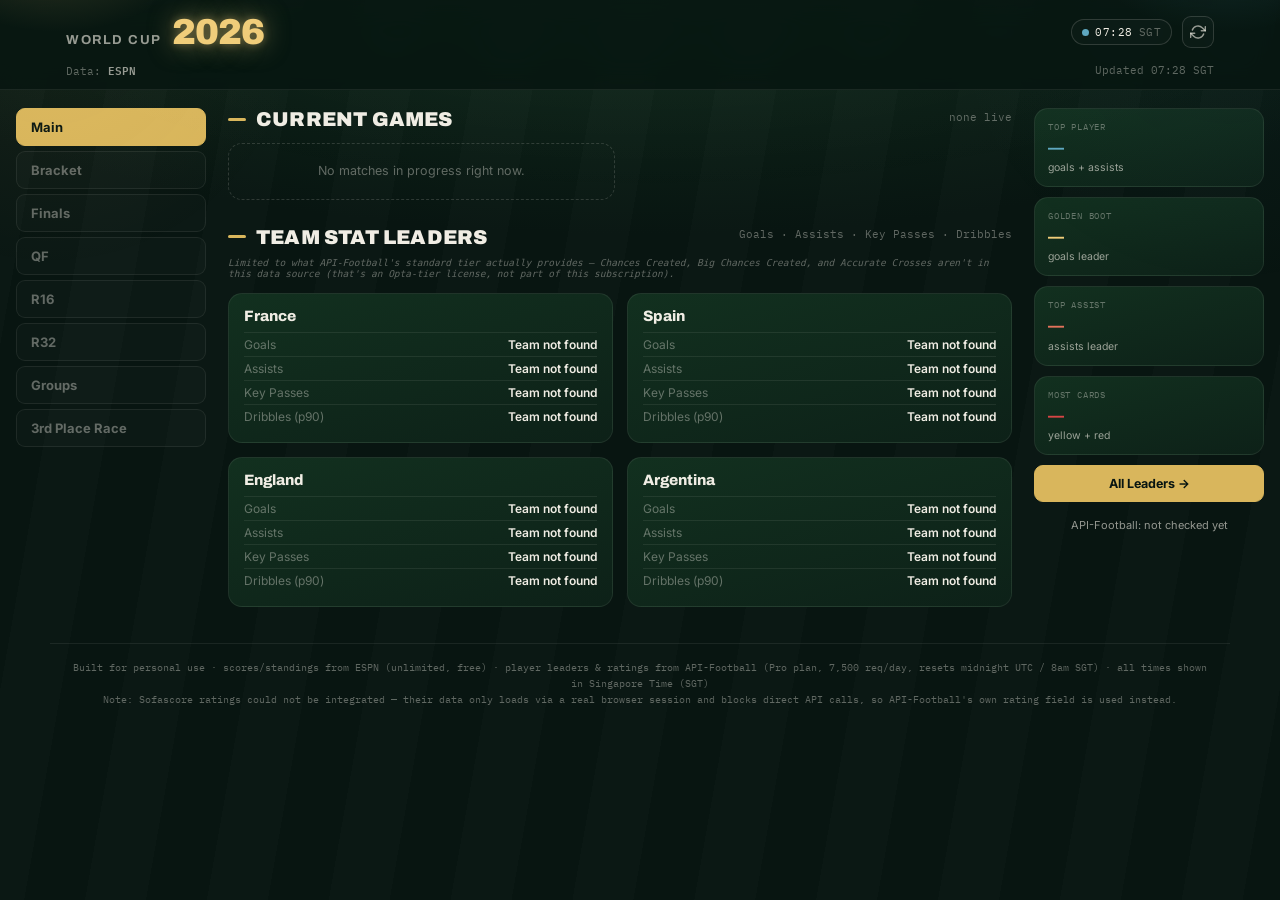
==== commit cadccad1: "Add files via upload" ====
--- a/index.html
+++ b/index.html
@@ -375,6 +375,23 @@
   .nextup-row:first-of-type{ border-top:none; }
   .nextup-row .lbl{ color:var(--paper-faint); }
   .nextup-row .val{ color:var(--paper); font-weight:600; text-align:right; }
+  .stat-leaders-grid{ display:grid; grid-template-columns: repeat(2,1fr); gap:14px; margin-top:14px; }
+  @media (max-width:640px){ .stat-leaders-grid{ grid-template-columns:1fr; } }
+  .stat-leader-card{
+    background: linear-gradient(165deg, var(--pitch-2), var(--pitch-1));
+    border:1px solid var(--line); border-radius: var(--radius);
+    padding:14px 15px;
+  }
+  .stat-leader-card .slc-head{
+    display:flex; align-items:center; gap:8px;
+    font-family: var(--disp); font-weight:800; font-size:15px; color:var(--paper);
+    margin-bottom:8px;
+  }
+  .stat-leader-card .slc-head img{ width:22px; height:22px; object-fit:contain; }
+  .stat-leader-row{ display:flex; justify-content:space-between; gap:8px; font-size:12px; padding:4px 0; border-top:1px solid var(--line); }
+  .stat-leader-row:first-of-type{ border-top:none; }
+  .stat-leader-row .lbl{ color:var(--paper-faint); }
+  .stat-leader-row .val{ color:var(--paper); font-weight:600; text-align:right; }
   .form-chips{ display:flex; gap:4px; }
   .form-chip{
     width:18px; height:18px; border-radius:4px; font-size:10px; font-weight:800;
@@ -957,6 +974,18 @@
     </div>
 
     <div id="nextUpPanel"></div>
+
+    <div class="section-head" style="margin-top:26px;">
+      <h2><span class="dash"></span>Team Stat Leaders</h2>
+      <span class="meta">Goals · Assists · Key Passes · Dribbles</span>
+    </div>
+    <p class="proxy-note">Limited to what API-Football's standard tier actually provides — Chances Created, Big Chances Created, and Accurate Crosses aren't in this data source (that's an Opta-tier license, not part of this subscription).</p>
+    <div class="stat-leaders-grid" id="statLeadersGrid">
+      <div class="skel" style="height:180px;"></div>
+      <div class="skel" style="height:180px;"></div>
+      <div class="skel" style="height:180px;"></div>
+      <div class="skel" style="height:180px;"></div>
+    </div>
   </section>
 
   <section class="section" id="bracket">
@@ -1611,7 +1640,7 @@
     const key = normalizeTeamName(teamName);
     if(afTeamIdCache[key] !== undefined) return afTeamIdCache[key];
     try{
-      const resp = await afFetch(`/teams?search=${encodeURIComponent(teamName)}`);
+      const resp = await afFetch(`/teams?search=${encodeURIComponent(teamName)}`, 86400);
       updateQuotaDisplay();
       const match = (resp.response || [])[0];
       const id = (match && match.team && match.team.id) || null;
@@ -1632,7 +1661,7 @@
     const cacheKey = [homeId, awayId].sort((a,b)=>a-b).join("-");
     if(h2hCache[cacheKey]) return h2hCache[cacheKey];
     try{
-      const resp = await afFetch(`/fixtures/headtohead?h2h=${homeId}-${awayId}&last=5`);
+      const resp = await afFetch(`/fixtures/headtohead?h2h=${homeId}-${awayId}&last=5`, 21600);
       updateQuotaDisplay();
       const fixtures = resp.response || [];
       let homeWins = 0, awayWins = 0, draws = 0;
@@ -2007,6 +2036,7 @@
 
       renderScoreboardSections(scoreboard, liveEventsByTeamPair);
       renderNextUpPanel(scoreboard);
+      renderStatLeadersWidget();
       renderTeamGoalStats(scoreboard);
       const groups = renderStandingsSections(standings);
       renderR32(groups, scoreboard, liveEventsByTeamPair);
@@ -2227,7 +2257,7 @@
     };
 
     try{
-      const resp = await afFetch(`/fixtures/statistics?fixture=${fixtureId}`);
+      const resp = await afFetch(`/fixtures/statistics?fixture=${fixtureId}`, 20);
       updateQuotaDisplay();
       setPanel("stats", renderStatsHtml(resp.response || [], homeAfId, awayAfId));
     }catch(e){
@@ -2236,16 +2266,23 @@
     }
 
     try{
-      const resp = await afFetch(`/fixtures/lineups?fixture=${fixtureId}`);
+      const resp = await afFetch(`/fixtures/lineups?fixture=${fixtureId}`, 300);
       updateQuotaDisplay();
-      setPanel("lineups", renderLineupsHtml(resp.response || [], homeAfId, awayAfId));
+      const lineupsArr = resp.response || [];
+      if(lineupsArr.length < 2){
+        // DIAGNOSTIC: confirms whether this is "API-Football hasn't published
+        // lineups for this fixture yet" (provider-side, common until ~20-40
+        // min before kickoff) vs something else — check this in the console.
+        console.warn(`[Lineups] fixture ${fixtureId}: only ${lineupsArr.length} team lineup(s) in response.`);
+      }
+      setPanel("lineups", renderLineupsHtml(lineupsArr, homeAfId, awayAfId));
     }catch(e){
       console.error("lineups fetch failed", e);
       setPanel("lineups", `<div class="lt-empty">Lineups unavailable right now.</div>`);
     }
 
     try{
-      const resp = await afFetch(`/fixtures/players?fixture=${fixtureId}`);
+      const resp = await afFetch(`/fixtures/players?fixture=${fixtureId}`, 20);
       updateQuotaDisplay();
       setPanel("ratings", renderRatingsHtml(resp.response || [], homeAfId, awayAfId));
     }catch(e){
@@ -2792,7 +2829,33 @@
   let afQuotaRemaining = null; // updated from response headers after each call
   let afQuotaLimit = null;     // real daily cap for your plan (was wrongly hardcoded to 100)
 
-  async function afFetch(path){
+  // Caching layer — this is the actual fix for "intermittent Unavailable":
+  // without it, every 30s auto-refresh re-fetched manager/formation/lineups/
+  // stats/etc. from scratch for every team touched, all day, which burns
+  // through even a 7,500/day quota during a long live-match session. Each
+  // afFetch call site below now passes a TTL matched to how often that data
+  // actually changes — live match stats stay near-real-time, mostly-static
+  // data like coach names or team-id lookups get cached for hours.
+  function afCacheGet(key, ttlSeconds){
+    try{
+      const raw = localStorage.getItem("afcache:" + key);
+      if(!raw) return undefined;
+      const parsed = JSON.parse(raw);
+      if(Date.now() - parsed.ts > ttlSeconds * 1000) return undefined;
+      return parsed.data;
+    }catch(e){ return undefined; } // private-browsing/storage-disabled: fail open, just skip caching
+  }
+  function afCacheSet(key, data){
+    try{
+      localStorage.setItem("afcache:" + key, JSON.stringify({ts: Date.now(), data}));
+    }catch(e){ /* storage full/disabled — non-fatal, caching is a nice-to-have not a requirement */ }
+  }
+
+  async function afFetch(path, ttlSeconds){
+    ttlSeconds = (ttlSeconds == null) ? 20 : ttlSeconds;
+    const cached = afCacheGet(path, ttlSeconds);
+    if(cached !== undefined) return cached;
+
     const res = await fetch(AF_PROXY_URL + "?path=" + encodeURIComponent(path), {
       cache: "no-store"
     });
@@ -2810,6 +2873,7 @@
     if(json.errors && Object.keys(json.errors).length){
       throw new Error("API-Football error: " + JSON.stringify(json.errors));
     }
+    afCacheSet(path, json); // only cache clean successes, never error responses
     return json;
   }
 
@@ -2907,7 +2971,7 @@
 
   async function loadLiveEvents(){
     try{
-      const liveResp = await afFetch(`/fixtures?league=${WC_LEAGUE_ID}&season=${WC_SEASON}&status=1H-HT-2H-ET-P-BT-LIVE`);
+      const liveResp = await afFetch(`/fixtures?league=${WC_LEAGUE_ID}&season=${WC_SEASON}&status=1H-HT-2H-ET-P-BT-LIVE`, 20);
       updateQuotaDisplay();
       const liveFixtures = liveResp.response || [];
 
@@ -2928,7 +2992,7 @@
         const toD = new Date();
         const fromD = new Date(); fromD.setDate(fromD.getDate() - 4);
         const fmt = d => d.toISOString().slice(0,10);
-        const finResp = await afFetch(`/fixtures?league=${WC_LEAGUE_ID}&season=${WC_SEASON}&status=FT-AET-PEN&from=${fmt(fromD)}&to=${fmt(toD)}`);
+        const finResp = await afFetch(`/fixtures?league=${WC_LEAGUE_ID}&season=${WC_SEASON}&status=FT-AET-PEN&from=${fmt(fromD)}&to=${fmt(toD)}`, 600);
         updateQuotaDisplay();
         finishedFixtures = finResp.response || [];
       }catch(e){
@@ -2955,7 +3019,7 @@
         if(!homeName || !awayName) continue;
 
         try{
-          const evResp = await afFetch(`/fixtures/events?fixture=${fixtureId}`);
+          const evResp = await afFetch(`/fixtures/events?fixture=${fixtureId}`, 20);
           updateQuotaDisplay();
           const key = homeName+"|"+awayName;
           const eventsList = evResp.response || [];
@@ -2987,10 +3051,10 @@
     try{
       // ---- Cheap calls first: top scorers, assists, and cards (1 request each) ----
       const [scorersResp, assistsResp, yellowResp, redResp] = await Promise.all([
-        afFetch(`/players/topscorers?league=${WC_LEAGUE_ID}&season=${WC_SEASON}`),
-        afFetch(`/players/topassists?league=${WC_LEAGUE_ID}&season=${WC_SEASON}`),
-        afFetch(`/players/topyellowcards?league=${WC_LEAGUE_ID}&season=${WC_SEASON}`),
-        afFetch(`/players/topredcards?league=${WC_LEAGUE_ID}&season=${WC_SEASON}`)
+        afFetch(`/players/topscorers?league=${WC_LEAGUE_ID}&season=${WC_SEASON}`, 300),
+        afFetch(`/players/topassists?league=${WC_LEAGUE_ID}&season=${WC_SEASON}`, 300),
+        afFetch(`/players/topyellowcards?league=${WC_LEAGUE_ID}&season=${WC_SEASON}`, 300),
+        afFetch(`/players/topredcards?league=${WC_LEAGUE_ID}&season=${WC_SEASON}`, 300)
       ]);
       updateQuotaDisplay();
 
@@ -3101,7 +3165,7 @@
 
       let page = 1, totalPages = 1;
       do {
-        const resp = await afFetch(`/players?league=${WC_LEAGUE_ID}&season=${WC_SEASON}&page=${page}`);
+        const resp = await afFetch(`/players?league=${WC_LEAGUE_ID}&season=${WC_SEASON}&page=${page}`, 600);
         updateQuotaDisplay();
         totalPages = (resp.paging && resp.paging.total) || 1;
 
@@ -3235,6 +3299,106 @@
   const managerCache = {}; // API-Football team id -> coach name (persists across refreshes)
   const formationCache = {}; // API-Football team id -> formation string (or null)
   const teamTopPlayerCache = {}; // API-Football team id -> {name, photo, rating} (or null)
+  const teamStatLeadersCache = {}; // API-Football team id -> {goals, assists, keyPasses, dribblesP90} leaders
+
+  // Team Stat Leaders widget: only computes categories API-Football's
+  // standard /players response actually supports. Chances Created / Big
+  // Chances Created / Accurate Crosses are Opta-tier metrics not present in
+  // this data source — deliberately left out rather than faked.
+  const MIN_MINUTES_FOR_DRIBBLES_P90 = 180; // ~2 full matches, avoids small-sample outliers
+  async function loadTeamStatLeaders(afTeamId){
+    if(teamStatLeadersCache[afTeamId] !== undefined) return teamStatLeadersCache[afTeamId];
+    try{
+      let page = 1, totalPages = 1;
+      let bestGoals = null, bestAssists = null, bestKeyPasses = null, bestDribblesP90 = null;
+      do{
+        // Same endpoint + TTL as loadTeamTopPlayer — if that already ran for
+        // this team this hour, this is a cache hit and costs zero quota.
+        const resp = await afFetch(`/players?league=${WC_LEAGUE_ID}&season=${WC_SEASON}&team=${afTeamId}&page=${page}`, 3600);
+        updateQuotaDisplay();
+        (resp.response || []).forEach(p => {
+          const stat = p.statistics && p.statistics[0];
+          if(!stat) return;
+          const name = p.player.name;
+          const minutes = (stat.games && stat.games.minutes) || 0;
+
+          const goals = stat.goals && stat.goals.total;
+          if(goals != null && (!bestGoals || goals > bestGoals.value)){
+            bestGoals = {name, value: goals};
+          }
+          const assists = stat.goals && stat.goals.assists;
+          if(assists != null && (!bestAssists || assists > bestAssists.value)){
+            bestAssists = {name, value: assists};
+          }
+          const keyPasses = stat.passes && stat.passes.key;
+          if(keyPasses != null && (!bestKeyPasses || keyPasses > bestKeyPasses.value)){
+            bestKeyPasses = {name, value: keyPasses};
+          }
+          const dribbleSuccess = stat.dribbles && stat.dribbles.success;
+          if(dribbleSuccess != null && minutes >= MIN_MINUTES_FOR_DRIBBLES_P90){
+            const p90 = (dribbleSuccess / minutes) * 90;
+            if(!bestDribblesP90 || p90 > bestDribblesP90.value){
+              bestDribblesP90 = {name, value: p90};
+            }
+          }
+        });
+        totalPages = (resp.paging && resp.paging.total) || 1;
+        page++;
+      } while(page <= totalPages && page <= 5);
+
+      const result = { goals: bestGoals, assists: bestAssists, keyPasses: bestKeyPasses, dribblesP90: bestDribblesP90 };
+      teamStatLeadersCache[afTeamId] = result;
+      return result;
+    }catch(e){
+      console.error("team stat leaders lookup failed for team", afTeamId, e);
+      teamStatLeadersCache[afTeamId] = null;
+      return null;
+    }
+  }
+
+  async function renderStatLeadersWidget(){
+    const grid = $("statLeadersGrid");
+    if(!grid) return;
+    const teams = ["France", "Spain", "England", "Argentina"];
+
+    // Render 4 cards immediately with "Loading…" rows, fill each in as its
+    // own lookup resolves — no reason to block all four on the slowest one.
+    grid.innerHTML = teams.map(name => `
+      <div class="stat-leader-card" id="slc-${name}">
+        <div class="slc-head">${escapeHtml(name)}</div>
+        <div class="stat-leader-row"><span class="lbl">Goals</span><span class="val">Loading…</span></div>
+        <div class="stat-leader-row"><span class="lbl">Assists</span><span class="val">Loading…</span></div>
+        <div class="stat-leader-row"><span class="lbl">Key Passes</span><span class="val">Loading…</span></div>
+        <div class="stat-leader-row"><span class="lbl">Dribbles (p90)</span><span class="val">Loading…</span></div>
+      </div>`).join("");
+
+    teams.forEach(async (name) => {
+      const card = $(`slc-${name}`);
+      if(!card) return;
+      try{
+        const afId = await resolveAfTeamId(name);
+        if(!afId){
+          card.querySelectorAll(".val").forEach(v => v.textContent = "Team not found");
+          return;
+        }
+        const leaders = await loadTeamStatLeaders(afId);
+        const rows = card.querySelectorAll(".stat-leader-row .val");
+        const fmt = (entry, decimals) => entry ? `${escapeHtml(entry.name)} (${decimals ? entry.value.toFixed(decimals) : entry.value})` : "Not enough data yet";
+        if(leaders){
+          rows[0].textContent = leaders.goals ? `${leaders.goals.name} (${leaders.goals.value})` : "Not enough data yet";
+          rows[1].textContent = leaders.assists ? `${leaders.assists.name} (${leaders.assists.value})` : "Not enough data yet";
+          rows[2].textContent = leaders.keyPasses ? `${leaders.keyPasses.name} (${leaders.keyPasses.value})` : "Not enough data yet";
+          rows[3].textContent = leaders.dribblesP90 ? `${leaders.dribblesP90.name} (${leaders.dribblesP90.value.toFixed(2)})` : "Not enough data yet";
+        } else {
+          rows.forEach(v => v.textContent = "Unavailable");
+        }
+      }catch(e){
+        console.error("stat leaders render failed for", name, e);
+        card.querySelectorAll(".val").forEach(v => v.textContent = "Unavailable");
+      }
+    });
+  }
+
 
   // Expected Formation: looks at the team's most recent completed fixture and
   // reads the formation actually used. Kept to 1 fixture (not an average of
@@ -3243,13 +3407,13 @@
   async function loadExpectedFormation(afTeamId){
     if(formationCache[afTeamId] !== undefined) return formationCache[afTeamId];
     try{
-      const fixturesResp = await afFetch(`/fixtures?team=${afTeamId}&league=${WC_LEAGUE_ID}&season=${WC_SEASON}&status=FT-AET-PEN&last=1`);
+      const fixturesResp = await afFetch(`/fixtures?team=${afTeamId}&league=${WC_LEAGUE_ID}&season=${WC_SEASON}&status=FT-AET-PEN&last=1`, 3600);
       updateQuotaDisplay();
       const fx = (fixturesResp.response || [])[0];
       const fixtureId = fx && fx.fixture && fx.fixture.id;
       if(!fixtureId){ formationCache[afTeamId] = null; return null; }
 
-      const lineupResp = await afFetch(`/fixtures/lineups?fixture=${fixtureId}`);
+      const lineupResp = await afFetch(`/fixtures/lineups?fixture=${fixtureId}`, 21600);
       updateQuotaDisplay();
       const teamLineup = (lineupResp.response || []).find(l => l.team && l.team.id === afTeamId);
       const formation = (teamLineup && teamLineup.formation) || null;
@@ -3269,9 +3433,11 @@
     try{
       let page = 1, totalPages = 1;
       const candidates = [];
+      let rawEntryCount = 0;
       do{
-        const resp = await afFetch(`/players?league=${WC_LEAGUE_ID}&season=${WC_SEASON}&team=${afTeamId}&page=${page}`);
+        const resp = await afFetch(`/players?league=${WC_LEAGUE_ID}&season=${WC_SEASON}&team=${afTeamId}&page=${page}`, 3600);
         updateQuotaDisplay();
+        rawEntryCount += (resp.response || []).length;
         (resp.response || []).forEach(p => {
           const stat = p.statistics && p.statistics[0];
           const rating = stat && stat.games && parseFloat(stat.games.rating);
@@ -3282,10 +3448,17 @@
         });
         totalPages = (resp.paging && resp.paging.total) || 1;
         page++;
-      } while(page <= totalPages && page <= 3); // hard cap at 3 pages to bound API cost
+      } while(page <= totalPages && page <= 5); // was capped at 3; bumped to 5 as a cheap safety margin
 
       candidates.sort((a,b) => b.rating - a.rating);
       const top = candidates[0] || null;
+      if(!top){
+        // DIAGNOSTIC: this tells us whether it's "no players returned at all"
+        // (team-ID/params issue) vs "players returned but none have a rating
+        // yet" (provider data-lag) — check this in Safari's Web Inspector
+        // console next time this happens.
+        console.warn(`[TopPlayer] team ${afTeamId}: ${rawEntryCount} player entries checked, 0 with rating+appearance.`);
+      }
       teamTopPlayerCache[afTeamId] = top;
       return top;
     }catch(e){
@@ -3381,9 +3554,19 @@
         if(managerCache[afId] !== undefined){
           setVal("manager", managerCache[afId] || "Unavailable");
         } else {
-          const resp = await afFetch(`/coachs?team=${afId}`);
+          const resp = await afFetch(`/coachs?team=${afId}`, 86400);
           updateQuotaDisplay();
-          const coach = (resp.response || [])[0];
+          const coaches = resp.response || [];
+          // DIAGNOSTIC: we currently trust index [0] as "the current manager."
+          // If API-Football's /coachs returns coaching history rather than
+          // just the active one, that assumption can silently pick a past
+          // manager instead. Logging the full raw list so we can see exactly
+          // what's coming back and, if needed, add real filtering (e.g. by
+          // an active/end-date field) instead of guessing at the shape here.
+          if(coaches.length > 1){
+            console.warn(`[Manager] team ${afId}: ${coaches.length} coach entries returned — using index 0. Raw:`, coaches);
+          }
+          const coach = coaches[0];
           const name = (coach && coach.name) || null;
           managerCache[afId] = name;
           setVal("manager", name || "Unavailable");
